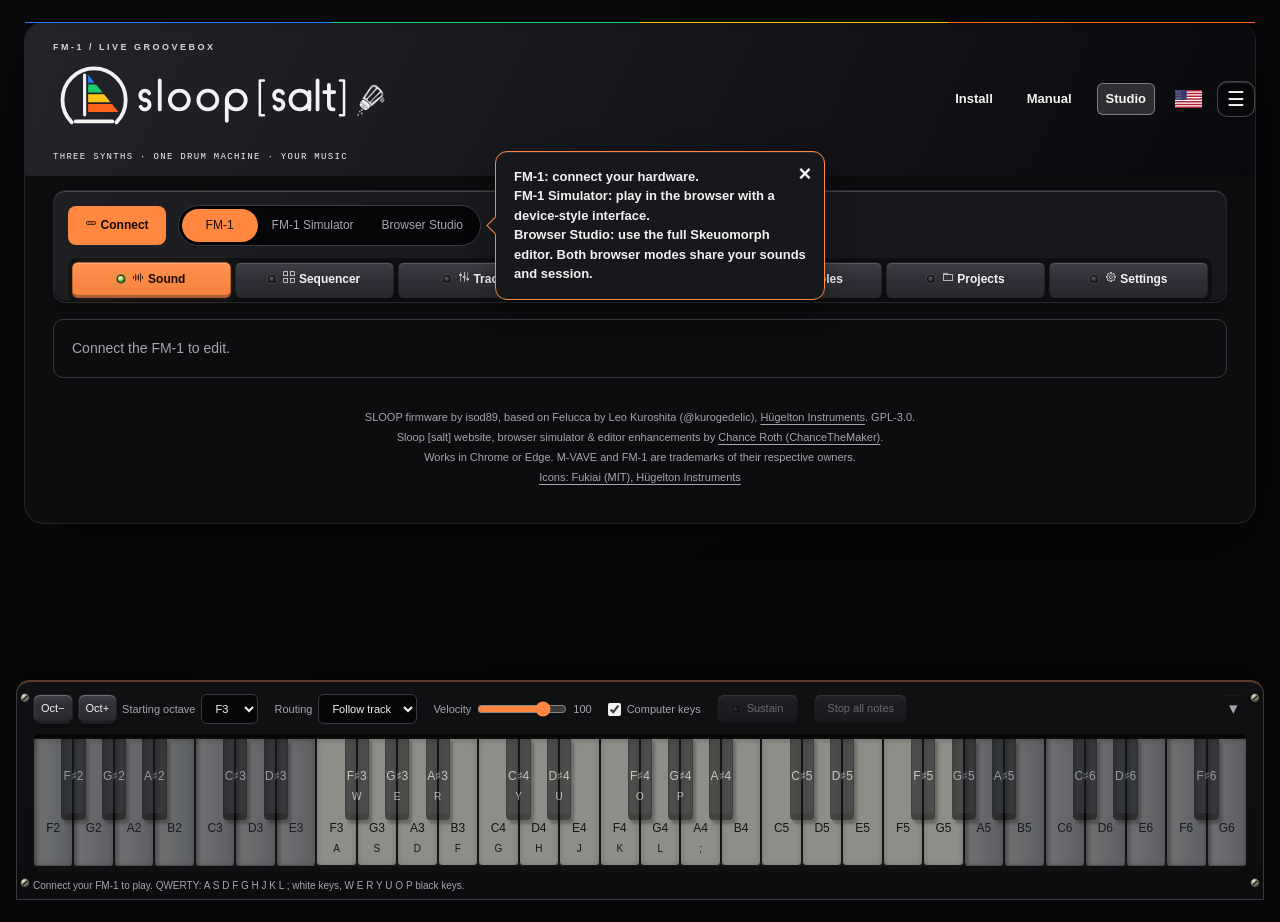
==== webapp/editor/index.html @ 547a5d95 "Publish tested Sloop Salt website and simulator" ====
<!doctype html>
<!-- SPDX-License-Identifier: GPL-3.0-only
     Copyright (C) 2026 Leo Kuroshita (@kurogedelic), Hügelton Instruments -->
<!-- Felucca web editor. One file, no libraries. Protocol: EDITOR_PROTOCOL.md.
     Add ?mock=1 to the URL to use a built-in simulated device. -->
<html lang="ja">
<head>
<meta charset="utf-8">
<meta name="viewport" content="width=device-width, initial-scale=1">
<title>SLOOP Editor</title>
<style>
  /* Fukiai: Hügelton Instruments' icon font (MIT, FUKIAI-LICENSE.txt). Icons are text in .ic spans;
     they stay hidden until the face has loaded (html.fk), so a missing font never shows boxes. */
  @font-face { font-family: "Fukiai"; src: url("fukiai.ttf") format("truetype"); font-display: block; unicode-range: U+EA00-EB09; }
  :root { --bg: #fff; --fg: #000; --dim: #777; --line: #ccc; }
  @media (prefers-color-scheme: dark) {
    :root:not([data-theme="light"]) { --bg: #000; --fg: #fff; --dim: #888; --line: #444; }
  }
  :root[data-theme="dark"] { --bg: #000; --fg: #fff; --dim: #888; --line: #444; }
  html { color-scheme: light dark; }
  body { margin: 0; background: var(--bg); color: var(--fg);
         font: 13px/1.4 -apple-system, BlinkMacSystemFont, "Helvetica Neue", Arial, sans-serif;
         font-variant-numeric: tabular-nums; }
  main { max-width: 1100px; margin: 0 auto; padding: 16px; }
  h1 { font-size: 18px; font-weight: 600; margin: 0 0 8px; }
  h2 { font-size: 13px; font-weight: 600; margin: 0 0 4px; padding-bottom: 2px; border-bottom: 1px solid var(--fg); }
  h3 { font-size: 11px; font-weight: 400; color: var(--dim); margin: 4px 0 0; }
  a { color: inherit; }
  .lang { float: right; font-size: 12px; color: var(--dim); text-decoration: underline; background: none; padding: 0; }
  button { font: inherit; background: var(--fg); color: var(--bg); border: 0; padding: 2px 10px; cursor: pointer; }
  button:disabled { opacity: .3; cursor: default; }
  button.lang { color: var(--dim); background: none; }
  select, input[type=text], input[type=number], input[type=search] {
    font: inherit; color: var(--fg); background: var(--bg); border: 1px solid var(--line); padding: 1px 3px; border-radius: 0; }
  input[type=range] { width: 100%; margin: 0; accent-color: var(--fg); }
  input[type=checkbox] { accent-color: var(--fg); margin: 0; }
  .bar { display: flex; flex-wrap: wrap; gap: 6px 12px; align-items: center; margin: 0 0 8px; }
  .dim { color: var(--dim); }
  #status { min-height: 1.4em; }
  section { margin: 12px 0; }
  .groups { columns: 250px; column-gap: 20px; }
  .group { break-inside: avoid; margin: 0 0 12px; }
  .row { display: grid; grid-template-columns: 46px 1fr 70px; gap: 6px; align-items: center; min-height: 22px; }
  .row .v { text-align: right; white-space: nowrap; }
  .row select { width: 100%; }
  .browser { display: flex; flex-wrap: wrap; gap: 12px; align-items: flex-start; }
  .browser select[size] { min-width: 150px; }
  .slots { display: grid; grid-template-columns: auto auto auto auto; gap: 3px 8px; align-items: center; justify-content: start; }
  table { border-collapse: collapse; }
  th { font-weight: 400; color: var(--dim); text-align: left; padding: 0 6px 2px 0; }
  td { padding: 1px 6px 1px 0; }
  td.i { color: var(--dim); text-align: right; }
  #steps input[type=text] { width: 120px; }
  #steps input[type=number] { width: 48px; }
  #steps .bad { outline: 1px solid var(--fg); text-decoration: underline wavy; }
  #steps tr.off td { color: var(--dim); }
  .stepcols { columns: 470px; column-gap: 24px; }
  .stepcols table { break-inside: avoid; }
  @media (max-width: 600px) {
    .stepcols { columns: auto; overflow-x: auto; }
    #steps input[type=text] { width: 84px; }
    #steps input[type=number] { width: 42px; }
    #steps th, #steps td { padding-right: 3px; }
  }
  .smp { margin: 0 0 14px; padding: 6px 0 0; border-top: 1px solid var(--line); }
  .smp.over { outline: 1px solid var(--fg); outline-offset: 2px; }
  .smp .head { display: flex; flex-wrap: wrap; gap: 4px 12px; align-items: center; }
  .smp .head b { font-weight: 600; min-width: 40px; }
  .smp progress { width: 160px; height: 6px; accent-color: var(--fg); }
  .smp table { margin: 4px 0; }
  .smp input.name { width: 80px; text-transform: uppercase; }
  .smp input.root { width: 48px; }
  .smp .bad { text-decoration: underline wavy; }
  .chop canvas.wave { display: block; width: 100%; height: 150px; margin: 6px 0; border: 1px solid var(--line); cursor: default; touch-action: none; }
  .chop canvas.wave:focus { outline: 1px solid var(--fg); }
  .chop .head { margin: 3px 0; }
  .chop .sep { width: 8px; }
  .chop input.num { width: 56px; }
  .chop input[type=range] { width: 90px; accent-color: var(--fg); }
  .chop button.tap { min-width: 72px; }
  .chop .chops { display: flex; flex-wrap: wrap; gap: 3px; margin: 4px 0; }
  .chop .chip { background: none; color: var(--fg); border: 1px solid var(--line); padding: 1px 6px; }
  .chop .chip.on { background: var(--fg); color: var(--bg); }
  .chop .chip { display: inline-flex; align-items: center; gap: 3px; cursor: pointer; user-select: none; }
  .chop .chip input { margin: 0; accent-color: var(--fg); }
  .chop .chip.off { color: var(--dim); text-decoration: line-through; }
  .chop .chip.on input { accent-color: var(--bg); }
  .chop input.len { width: 160px; }
  .chop .selrow[hidden] { display: none; }
  footer { margin-top: 24px; font-size: 11px; color: var(--dim); }
  .row.pushed .v { font-weight: 600; }
  /* librarian: local library and the device's user bank side by side, stacked on a phone */
  .libcols { display: grid; grid-template-columns: repeat(auto-fit, minmax(min(100%, 340px), 1fr)); gap: 8px 24px; margin-top: 6px; }
  .libcols > div { min-width: 0; }
  .libcols .bar input[type=search] { flex: 1 1 120px; min-width: 0; }
  .list { height: 260px; overflow: auto; border: 1px solid var(--line); resize: vertical; }
  .list table { width: 100%; table-layout: fixed; }
  .list th { position: sticky; top: 0; background: var(--bg); padding: 1px 6px; }
  .list td { padding: 1px 6px; white-space: nowrap; overflow: hidden; text-overflow: ellipsis; }
  .list tr[data-id], .list tr[data-slot] { cursor: pointer; }
  .list tr.sel td { background: var(--fg); color: var(--bg); }
  .list tr.empty td { color: var(--dim); }
  .list tr.over td { outline: 1px dashed var(--fg); outline-offset: -1px; }
  .list.over { outline: 1px solid var(--fg); }
  .list .none { padding: 6px; color: var(--dim); }
  .list col.n { width: 40px; } .list col.e { width: 72px; } .list col.d { width: 78px; }
  .ic { font-family: "Fukiai"; font-style: normal; font-weight: 400; font-synthesis: none; line-height: 1; margin-right: .3em; }
  html:not(.fk) .ic { display: none; }
  /* wave choices: a page-drawn picker so the options can carry an icon (Chrome 135+); native menus get words only */
  @supports (appearance: base-select) {
    select.wave, select.wave::picker(select) { appearance: base-select; }
    select.wave { padding: 1px 3px; min-block-size: 0; border: 1px solid var(--line); border-radius: 0; background: var(--bg); color: var(--fg); }
    select.wave > button { font: inherit; background: none; color: inherit; padding: 0; text-align: start; }
    select.wave::picker(select) { border: 1px solid var(--line); background: var(--bg); color: var(--fg); padding: 0; }
    select.wave option { padding: 1px 6px; min-block-size: 0; }
    select.wave option:checked { font-weight: 600; }
    select.wave option:hover, select.wave option:focus-visible { background: var(--fg); color: var(--bg); }
    select.wave option::checkmark { display: none; }
  }
  /* tabs: a wrapping row of plain buttons, the open one inverted; header stays at the top on wide screens */
  .top { position: sticky; top: 0; z-index: 5; background: var(--bg); padding: 4px 0 0; }
  @media (max-width: 600px) { .top { position: static; } }
  .tabs { display: flex; flex-wrap: wrap; gap: 0; border-bottom: 1px solid var(--fg); margin: 6px 0 0; }
  .tabs button { background: none; color: var(--dim); padding: 4px 10px; border: 1px solid transparent; border-bottom: 0; white-space: nowrap; }
  .tabs button:hover { color: var(--fg); }
  .tabs button[aria-selected="true"] { background: var(--fg); color: var(--bg); }
  .trackbar { display: flex; flex-wrap: wrap; gap: 4px 8px; align-items: center; padding: 6px 0; border-bottom: 1px solid var(--line); }
  .seg { display: inline-flex; flex-wrap: wrap; }
  .seg button, button.tog { background: var(--bg); color: var(--fg); border: 1px solid var(--fg); padding: 1px 10px; }
  .seg button + button { border-left: 0; }
  .seg button[aria-pressed="true"], button.tog[aria-pressed="true"] { background: var(--fg); color: var(--bg); }
  .panel { margin: 12px 0; }
  .hint { margin: 16px 0; color: var(--dim); }
  /* sequencer: a step grid over the selected track (16 per row, 8 on a phone) */
  .grid { display: grid; grid-template-columns: repeat(16, minmax(0, 1fr)); gap: 2px; margin: 6px 0 12px; }
  @media (max-width: 600px) { .grid { grid-template-columns: repeat(8, minmax(0, 1fr)); } }
  .grid button { background: var(--bg); color: var(--fg); border: 1px solid var(--line); padding: 2px; min-width: 0; height: 52px;
                 display: flex; flex-direction: column; justify-content: flex-start; gap: 1px; text-align: left; overflow: hidden; font-size: 10px; line-height: 1.15; }
  .grid button .n { color: var(--dim); }
  .grid button .x { overflow: hidden; overflow-wrap: anywhere; flex: 1; }
  .grid button.on { background: var(--fg); color: var(--bg); border-color: var(--fg); }
  .grid button.on .n { color: inherit; opacity: .6; }
  .grid button.acc .x { font-weight: 700; }
  .grid button.tie { border-style: dashed; border-color: var(--fg); }
  .grid button.beat { border-left-color: var(--fg); }
  #steps tr.hl td { outline: 1px solid var(--fg); }
  /* v5: the drum track as 16 lanes x LEN steps; a hit's level by its shade, its ratchet as a number */
  .dgrid { display: grid; gap: 1px; margin: 6px 0 12px; overflow-x: auto; }
  .dgrid .ln { font-size: 10px; color: var(--dim); white-space: nowrap; padding-right: 6px; align-self: center; }
  .dgrid .hd { font-size: 9px; color: var(--dim); }
  .dgrid .gap { grid-column: 1 / -1; height: 8px; }
  .dgrid button { background: var(--bg); color: var(--bg); border: 1px solid var(--line); padding: 0; min-width: 16px; height: 18px;
                  font-size: 9px; line-height: 1; font-weight: 700; }
  .dgrid button.beat { border-left-color: var(--fg); }
  .dgrid button.on { background: var(--fg); border-color: var(--fg); opacity: .85; }
  .dgrid button.on.l1 { opacity: .3; }
  .dgrid button.on.l2 { opacity: .6; }
  .dgrid button.on.l3 { opacity: 1; box-shadow: 0 0 0 1px var(--fg); }
  .strip .solo { font-size: 11px; font-weight: 600; visibility: hidden; }
  .strip .solo.on { visibility: visible; }
  /* mixer: four channel strips as on the device's TRACKS page */
  .mixer { display: grid; grid-template-columns: repeat(4, minmax(0, 1fr)); gap: 8px; max-width: 640px; margin: 6px 0; }
  .strip { border: 1px solid var(--line); padding: 6px 4px; display: flex; flex-direction: column; align-items: center; gap: 6px; min-width: 0; }
  .strip.sel { border-color: var(--fg); box-shadow: inset 0 0 0 1px var(--fg); }
  .strip .num { font-size: 18px; font-weight: 600; line-height: 1; }
  .strip .snd { font-size: 11px; line-height: 1.3; width: 100%; text-align: center; overflow-wrap: anywhere; min-height: 2.6em; }
  .strip .rec { font-size: 11px; color: var(--dim); }
  .strip .rec.on { color: var(--fg); font-weight: 600; }
  .strip .rec:not(.on) .ic { visibility: hidden; }
  .strip input.fader { writing-mode: vertical-lr; direction: rtl; width: 28px; height: 150px; }
  .strip .v { font-size: 11px; white-space: nowrap; }
  .strip .pan { width: 100%; }
  .strip.muted .fader, .strip.muted .lv { opacity: .35; }
  .strip button { width: 100%; padding: 1px 2px; white-space: nowrap; overflow: hidden; text-overflow: ellipsis; }
  .strip button.selb:disabled { opacity: 1; background: none; color: var(--dim); }
  #sysinfo th { padding-right: 16px; }
  [hidden] { display: none !important; }
</style>
<link rel="stylesheet" href="fonts.css">
<link rel="stylesheet" href="skin.css">
<link rel="stylesheet" href="interface.css">
<link rel="stylesheet" href="sloop.css">
<link rel="stylesheet" href="firmware-view.css">
<script src="locales.js"></script><script src="i18n.js"></script><script src="skin.js"></script>
</head>
<body class="editor-page">
<main>
  <header class="brand-row masthead" id="page-top">
    <div><span class="eyebrow" data-i18n="brand.editorKicker">FM-1 / LIVE GROOVEBOX</span><h1><a class="brand-home" href="../../"><img class="sloop-logo" src="sloop-logo.svg" width="196" height="82" alt="Sloop"><svg class="salt-lettering" viewBox="0 0 285 260" width="90" height="82" role="img" aria-label="[salt]" fill="none" stroke="currentColor" stroke-width="12" stroke-linecap="round" stroke-linejoin="round">
      <path d="M25 68H12V178H25 M266 68H279V178H266" stroke-width="8"/>
      <path d="M72 130 A14.88 15 0 1 1 85.49 108.66 M72 130 A14.88 15 0 1 1 58.51 151.34"/>
      <circle cx="139" cy="130" r="30"/><path d="M169 104V160 M195 68V160 M231 82V145Q231 160 246 160 M216 105H248"/>
    </svg><span class="salt-mark" aria-hidden="true"></span></a></h1><p class="tagline" data-i18n="brand.tagline">THREE SYNTHS · ONE DRUM MACHINE · YOUR MUSIC</p></div>
    <nav class="site-nav" aria-label="Website" data-i18n-aria-label="nav.website"><a href="../installer/" data-i18n="nav.install">Install</a><a href="https://github.com/isod89/sloop-fm1/blob/main/SLOOP.md" data-i18n="nav.manual">Manual</a><a href="./" aria-current="page" data-i18n="nav.studio">Studio</a></nav><div class="brand-links"><button class="lang" id="lang"></button></div>
  </header><div class="appearance" data-appearance></div>
  <!-- always visible: connection, version, sync mode, the tabs and (Sound / Sequencer / Tracks) the track selector -->
  <header class="top">
    <div class="bar">
      <button id="connect" data-t="connect" data-ic="port_usb_c"></button>
      <div id="audio-mode" class="audio-mode" role="group" aria-label="Sound source" data-i18n-aria-label="audio.source">
        <button id="device-mode" type="button" aria-pressed="true" data-i18n-title="audio.tipFM1" title="Connect and edit your FM-1 over USB. Sound comes from the hardware.">FM-1</button>
        <button id="view-firmware" type="button" aria-pressed="false" data-i18n="view.firmware" data-i18n-title="audio.tipFirmware" title="Play in your browser using the FM-1 Simulator, with Device and Expanded layouts. No FM-1 needed.">FM-1 Simulator</button>
        <button id="browser-start" type="button" aria-pressed="false" data-i18n="audio.browser" data-i18n-title="audio.tipStudio" title="Play and edit in your browser with the full Skeuomorph editor. Shares the same session as Firmware mode.">Browser Studio</button>
      </div>
      <span id="version" class="dim"></span>
      <span id="live" class="dim"></span>
      <span id="mock" class="dim" hidden data-t="mock"></span>
    </div>
    <div id="status"></div>
    <section id="browser-audio" class="browser-audio" hidden aria-label="Browser synth" data-i18n-aria-label="audio.title">
      <div class="audio-controls">
        <button id="audio-play" type="button" data-i18n="audio.play">Play sequence</button>
        <button id="audio-stop" type="button" data-i18n="audio.stop">Stop</button>
        <label><span data-i18n="audio.volume">Browser volume</span><input id="audio-volume" type="range" min="0" max="100" value="35"></label>
        <output id="audio-position" aria-live="off"></output>
        <button id="audio-export" type="button" data-i18n="audio.export">Export session</button>
        <button id="audio-import" type="button" data-i18n="audio.import">Import session</button>
        <button id="midi-enable" type="button" data-i18n="midi.enable">Enable USB-MIDI input</button>
        <label><span data-i18n="midi.input">MIDI input</span><select id="midi-input" disabled><option value="" data-i18n="midi.none">None</option></select></label>
        <input id="audio-file" type="file" accept=".json,application/json" hidden>
      </div>
      <p id="audio-status" role="status" data-i18n="audio.help"></p>
      <p id="midi-status" role="status"></p>
      <canvas id="audio-scope" height="70" role="img" data-i18n-aria-label="audio.scope" aria-label="Browser audio waveform"></canvas>
    </section>
    <nav class="tabs" id="tabs" role="tablist">
      <button role="tab" data-tab="sound" data-t="sound" data-ic="symbol_audio"></button>
      <button role="tab" data-tab="sequencer" data-t="tabSeq" data-ic="symbol_grid"></button>
      <button role="tab" data-tab="tracks" data-t="tabTracks" data-ic="ui_slider_vertical"></button>
      <button role="tab" data-tab="library" data-t="library" data-ic="symbol_books"></button>
      <button role="tab" data-tab="samples" data-t="samples" data-ic="symbol_waves"></button>
      <button role="tab" data-tab="projects" data-t="projects" data-ic="symbol_folder"></button>
      <button role="tab" data-tab="settings" data-t="tabSettings" data-ic="symbol_cog"></button>
    </nav>
    <div class="trackbar" id="trackbar" hidden><span class="dim" data-t="track"></span><span class="seg" id="trackbtns" role="group"></span></div>
  </header>
  <section id="firmware-view" hidden aria-label="FM-1 Simulator"></section>
  <p class="hint" id="hint" hidden></p>

  <section class="panel" id="p-sound" data-tab="sound" data-dev hidden>
    <div class="browser" id="browser">
      <label><span data-t="engine"></span><br><select id="engine"></select></label>
      <label><span data-t="presets"></span><br><select id="preset"></select></label>
      <div>
        <p class="bar"><button id="init" data-t="initSound"></button>
          <button id="factlib" data-t="factoryToLib" data-ic="symbol_folder"></button></p>
        <p class="bar"><button id="savefile" data-t="saveFile" data-ic="symbol_download"></button>
          <button id="loadfile" data-t="loadFile" data-ic="symbol_upload"></button>
          <input type="file" id="file" accept=".json,application/json" hidden></p>
      </div>
    </div>
    <p class="dim" id="drumnote" data-t="drumNote" hidden></p>
    <p class="dim" id="ctlhelp" data-t="ctlHelp"></p>
    <div class="groups" id="groups"></div>
  </section>

  <section class="panel" id="p-sequencer" data-tab="sequencer" data-dev hidden>
    <div class="groups" id="seqgroups"></div>
    <div id="steps">
      <h2 data-t="steps" data-ic="note_eight"></h2>
      <p class="bar"><button id="reloadsteps" data-t="reload" data-ic="control_arrow_loop"></button>
        <button id="clearseq" data-t="clearSeq" data-ic="symbol_trash"></button>
        <span class="dim" id="noteshelp"></span></p>
      <div class="bar" id="drumbar" hidden></div>
      <div class="dgrid" id="drumgrid" hidden></div>
      <div class="grid" id="stepgrid"></div>
      <div class="stepcols" id="steptables"></div>
    </div>
  </section>

  <section class="panel" id="p-tracks" data-tab="tracks" data-dev hidden>
    <h2 data-t="mixer" data-ic="ui_slider_vertical"></h2>
    <div class="mixer" id="mixer"></div>
    <p class="dim" data-t="mixHelp"></p>
  </section>

  <!-- works without a device too (the device bank shows while connected) -->
  <section class="panel" id="p-library" data-tab="library" hidden>
    <div class="libcols" id="libsec">
      <div id="libpane">
        <h2 data-t="library" data-ic="symbol_books"></h2>
        <div class="bar">
          <input type="search" id="libq" spellcheck="false">
          <select id="libeng"></select>
          <select id="libtag"></select>
          <select id="libsort"></select>
        </div>
        <div class="list" id="liblist"></div>
        <p class="bar" style="margin-top:6px">
          <button id="libaud" data-t="audition" data-ic="symbol_audio"></button>
          <button id="libput" data-t="toSlot" data-ic="symbol_upload"></button>
          <button id="libren" data-t="rename"></button>
          <button id="libtags" data-t="tags"></button>
          <button id="libdup" data-t="duplicate"></button>
          <button id="libdel" data-t="delete" data-ic="symbol_trash"></button>
          <button id="libexp1" data-t="exportPatch" data-ic="symbol_download"></button>
        </p>
        <p class="bar">
          <button id="libsave" data-t="saveToLib" data-ic="port_disk"></button>
          <button id="libimport" data-t="import" data-ic="symbol_upload"></button>
          <button id="libexport" data-t="exportLib" data-ic="symbol_download"></button>
          <input type="file" id="libfile" accept=".json,application/json" multiple hidden>
          <span class="dim" id="libcount"></span>
        </p>
      </div>
      <div>
        <h2 data-t="bank" data-ic="port_disk"></h2>
        <p class="dim" id="bankhint"></p>
        <div id="bankpane" hidden>
          <div class="bar"><b id="bankhead"></b></div>
          <div class="list" id="banklist"></div>
          <p class="bar" style="margin-top:6px">
            <button id="bkload" data-t="bankLoad" data-ic="symbol_folder_open"></button>
            <button id="bkstore" data-t="bankStore" data-ic="port_disk"></button>
            <button id="bkget" data-t="bankGet" data-ic="symbol_download"></button>
            <button id="bkerase" data-t="erase" data-ic="symbol_trash"></button>
          </p>
          <p class="bar">
            <button id="bkrefresh" data-t="reload" data-ic="control_arrow_loop"></button>
            <button id="bkexport" data-t="exportBank" data-ic="symbol_download"></button>
            <span class="dim" data-t="dndHelp"></span>
          </p>
        </div>
      </div>
    </div>
  </section>

  <section class="panel" id="p-samples" data-tab="samples" data-dev hidden>
    <h2 data-t="samples" data-ic="symbol_waves"></h2>
    <p class="dim" data-t="smpHelp"></p>
    <div class="smp chop" id="chop"></div>
    <div id="smpslots"></div>
  </section>

  <section class="panel" id="p-projects" data-tab="projects" data-dev hidden>
    <h2 data-t="projects" data-ic="symbol_folder"></h2>
    <p class="dim" data-t="projHelp"></p>
    <div class="slots" id="slots"></div>
    <div class="group" id="bkgroup" style="margin-top:16px" hidden>
      <h2 data-t="bkTitle" data-ic="port_disk"></h2>
      <p class="dim" data-t="bkHelp"></p>
      <p><button id="bk-save" data-t="bkSave"></button> <button id="bk-load" data-t="bkLoad"></button>
        <input id="bk-file" type="file" accept=".json,application/json" hidden></p>
      <progress id="bk-prog" max="1" value="0" hidden></progress>
    </div>
  </section>

  <section class="panel" id="p-settings" data-tab="settings" data-dev hidden>
    <div class="groups" id="setgroups"></div>
    <div class="group" style="margin-top:12px">
      <h2 data-t="system" data-ic="symbol_cog"></h2>
      <table id="sysinfo"></table>
    </div>
  </section>

  <section class="play-keyboard" aria-labelledby="play-title">
    <span id="play-title" class="sr-only" data-i18n="play.title"></span>
    <div class="play-controls">
      <div class="octave-controls">
        <button id="play-oct-down" type="button" aria-label="Octave down" data-i18n-aria-label="site.octave_down"><span data-i18n="site.oct">Oct−</span></button>
        <button id="play-oct-up" type="button" aria-label="Octave up" data-i18n-aria-label="site.octave_up"><span data-i18n="site.octx">Oct+</span></button>
        <label><span data-i18n="play.octave"></span><select id="play-octave"></select></label>
      </div>
      <label><span data-i18n="play.channel"></span><select id="play-channel"><option value="auto" data-i18n="play.follow">Follow track</option></select></label>
      <label><span data-i18n="play.velocity"></span><input id="play-velocity" type="range" min="1" max="127" value="100"><output id="play-velocity-value">100</output></label>
      <label><input id="play-typing" type="checkbox" checked><span data-i18n="play.typing"></span></label>
      <button id="play-sustain" class="tog" aria-pressed="false" data-i18n="play.sustain" disabled></button>
      <button id="play-stop" data-i18n="play.stop" disabled></button>
    </div>
    <div class="piano-scroll"><div class="piano" id="play-keys" role="group" aria-labelledby="play-title" aria-describedby="play-navigation"></div></div>
    <p id="play-help"></p>
    <p id="play-navigation" class="sr-only" data-i18n="play.navigation"></p>
  </section>
  <footer>SLOOP firmware by isod89, based on Felucca by Leo Kuroshita (@kurogedelic), <a href="https://hugelton.com" target="_blank" rel="noopener">Hügelton Instruments</a>. GPL-3.0.<br>
    Sloop [salt] website, browser simulator &amp; editor enhancements by <a href="https://github.com/ChanceTheMaker" target="_blank" rel="noopener">Chance Roth (ChanceTheMaker)</a>.<br>
    <span data-t="foot"></span> M-VAVE and FM-1 are trademarks of their respective owners.<br>
    <a href="FUKIAI-LICENSE.txt" data-t="iconsCredit"></a></footer>
</main>
<button id="back-to-top" class="back-to-top" type="button" hidden data-i18n-aria-label="nav.backToTop" aria-label="Back to top">↑</button>
<script src="studio-widgets.js"></script><script src="select-wheel.js"></script><script src="site.js"></script>
<script src="keyboard.js"></script>
<script>
"use strict";
/*PROTO-BEGIN*/
/* ---------------------------------------------------------------- protocol --- */
const HDR = [0x7D, 0x46, 0x4C];
const CMD = { INFO: 1, GET: 2, SET: 3, DUMP: 4, DESC: 5, STEP_GET: 6, STEP_SET: 7, PRESET: 8, PROJECT: 9, NAMES: 10,
  SMP_BEGIN: 11, SMP_WRITE: 12, SMP_END: 13, SMP_ERASE: 14, SMP_INFO: 15,
  UP_LIST: 16, UP_GET: 17, UP_PUT: 18, UP_STORE: 19, UP_LOAD: 20, UP_ERASE: 21,
  WATCH: 22, CHANGED: 23, RELOAD: 24, PING: 25, STEP_CHANGED: 26,
  TRACK: 27, TRACK_MIX: 28, TRACK_DUMP: 29, TRACK_STEP: 30,
  TRACK_PARAM: 31, TRACK_CHANGED: 32,
  DRUM_STEP: 33,
  BK_LIST: 34, BK_GET: 35, BK_PUT: 36 };              /* v6: backup / restore */
/* frames the device sends on its own (while WATCH is on); never replies */
const PUSH = new Set([CMD.CHANGED, CMD.RELOAD, CMD.STEP_CHANGED, CMD.TRACK_CHANGED]);
/* user preset bank: name 1..12 printable ASCII, a 16-step pattern of (note, flags 1 acc 2 slide 4 tie) */
const UP = { NAME_MAX: 12, PAT: 16, LIST_MAX: 16 };
const F = { INT: 0, PCT: 1, BIPCT: 2, TIME: 3, LFOHZ: 4, CUTOFF: 5, DB: 6, SEMI: 7, ENUM: 8, BPM: 9, NOTE: 10, ONOFF: 11, OCT: 12, STEPS: 13,
  SWING: 14, FILT: 15 };
/* v5 (SLOOP 2.0): the drum track's 16 sounds (firmware drums.c LANE_NOTE / LANE_NAME), one per white key
   F3..G5; a hit has a level (NORM, GHOST, SOFT, HARD: OCT- / OCT+ held on the device) and a ratchet x1..x4 */
const DRUM_LANES = [[36, "KICK"], [35, "KICK 2"], [38, "SNARE"], [39, "CLAP"], [42, "HAT"], [46, "OPEN HAT"], [44, "PEDAL"], [37, "RIM"],
  [40, "SNARE 2"], [43, "LOW TOM"], [48, "HI TOM"], [49, "CRASH"], [51, "RIDE"], [70, "SHAKER"], [63, "CONGA"], [56, "COWBELL"]];
const LV_NAMES = ["NORM", "GHOST", "SOFT", "HARD"];
const LV_ORDER = [1, 2, 0, 3];                       /* by loudness: GHOST SOFT NORM HARD (as the device's LEVEL knob) */
/* an empty drum step: no lane on */
const emptyDrum = () => ({ on: 0, lvl: new Array(16).fill(0), rat: new Array(16).fill(0) });

const v14enc = (v) => { const u = Math.max(-8192, Math.min(8191, Math.round(v))) + 8192; return [u & 0x7F, (u >> 7) & 0x7F]; };
const v14dec = (lo, hi) => (lo | (hi << 7)) - 8192;
function strEnc(s) { const a = []; for (const c of String(s)) a.push(c.charCodeAt(0) & 0x7F); a.push(0); return a; }

/* only ever builds F0 7D 46 4C ... F7 */
function frame(cmd, args = []) {
  for (const b of args) if (!(Number.isInteger(b) && b >= 0 && b <= 0x7F)) throw new Error("bad data byte " + b);
  return [0xF0, ...HDR, cmd & 0x7F, ...args, 0xF7];
}
/* -> {cmd, a} or null when it is not an editor frame */
function unframe(d) {
  if (!d || d.length < 6 || d[0] !== 0xF0 || d[d.length - 1] !== 0xF7) return null;
  if (d[1] !== HDR[0] || d[2] !== HDR[1] || d[3] !== HDR[2]) return null;
  return { cmd: d[4], a: Array.from(d.slice(5, d.length - 1)) };
}

class Reader {
  constructor(a) { this.a = a; this.i = 0; }
  b() { if (this.i >= this.a.length) throw new Error("short reply"); return this.a[this.i++]; }
  v() { const lo = this.b(); return v14dec(lo, this.b()); }
  s() { let s = ""; for (;;) { const c = this.b(); if (!c) return s; s += String.fromCharCode(c); } }
}

/* v5 steps end with level / ratchet (2 bits per note, 7-bit bytes: lvl, hi (bit 0 lvl, bit 1 rat), rat) */
function stepExt(r, a, o) {
  if (r.i + 3 <= a.length) {
    const lo = r.b(), hi = r.b(), rt = r.b();
    o.lvl = lo | ((hi & 1) << 7);
    o.rat = rt | (((hi >> 1) & 1) << 7);
  }
  return o;
}

const parse = {
  [CMD.INFO](a) {
    const r = new Reader(a);
    const o = { version: r.s(), nengines: r.b(), pcount: r.b(), gcount: r.b(), nstep: r.b(), pe0: r.b(), engines: [] };
    for (let i = 0; i < o.nengines; i++) o.engines.push(r.s());
    o.ntrk = r.i < a.length ? r.b() : 0;             /* v3: tracks (0 = older firmware, one instrument) */
    o.proto = r.i < a.length ? r.b() : 0;            /* v5: the protocol version (0 = older firmware) */
    return o;
  },
  [CMD.GET](a) { const r = new Reader(a); return { scope: r.b(), id: r.b(), value: r.v() }; },
  [CMD.SET](a) { return parse[CMD.GET](a); },
  /* needs the counts from INFO */
  [CMD.DUMP](a, info) {
    const r = new Reader(a);
    const o = { engine: r.b(), preset: r.b(), p: [], g: [] };
    for (let i = 0; i < info.pcount; i++) o.p.push(r.v());
    for (let i = 0; i < info.gcount; i++) o.g.push(r.v());
    return o;
  },
  [CMD.DESC](a) {
    const r = new Reader(a);
    const o = { scope: r.b(), id: r.b(), fmt: r.b(), min: r.v(), max: r.v(), def: r.v(), label: r.s(), unit: r.s(), names: [] };
    if (o.fmt === F.ENUM) for (let i = 0; i <= o.max - o.min && i < 64 && r.i < a.length; i++) o.names.push(r.s());
    return o;
  },
  [CMD.STEP_GET](a) {
    const r = new Reader(a);
    const o = { index: r.b(), n: r.b(), notes: [r.b(), r.b(), r.b(), r.b()], time: r.b(), flags: r.b(), vel: r.b() };
    return stepExt(r, a, o);
  },
  [CMD.STEP_SET](a) { return parse[CMD.STEP_GET](a); },
  [CMD.PRESET](a) { const r = new Reader(a); return { engine: r.b(), preset: r.b() }; },
  [CMD.PROJECT](a) { const r = new Reader(a); return { op: r.b(), slot: r.b(), used: r.b(), busy: a.length > 3 && a[3] === 1 }; },
  [CMD.NAMES](a) {
    const r = new Reader(a);
    const o = { engine: r.b(), names: [] };
    const n = r.b();
    for (let i = 0; i < n; i++) o.names.push(r.s());
    o.titles = [];
    try { o.titles.push(r.s(), r.s()); } catch (e) { o.titles = []; }   /* older firmware: no page titles */
    return o;
  },
  [CMD.SMP_BEGIN](a) { const r = new Reader(a); return { slot: r.b(), rc: r.b() }; },
  [CMD.SMP_WRITE](a) { const r = new Reader(a); return { slot: r.b(), offset: r.b() | (r.b() << 7) | (r.b() << 14), rc: r.b() }; },
  [CMD.SMP_END](a) { return parse[CMD.SMP_BEGIN](a); },
  [CMD.SMP_ERASE](a) { return parse[CMD.SMP_BEGIN](a); },
  [CMD.SMP_INFO](a) {
    const r = new Reader(a);
    const o = { nslots: r.b(), slotKiB: r.b(), slots: [] };
    for (let i = 0; i < o.nslots; i++) o.slots.push({ zones: r.b(), name: r.s(), kib: r.b() });
    return o;
  },
  [CMD.UP_LIST](a) {
    const r = new Reader(a);
    const o = { start: r.b(), count: r.b(), total: r.b(), slots: [] };
    for (let i = 0; i < o.count; i++) o.slots.push({ slot: o.start + i, used: r.b(), engine: r.b(), name: r.s() });
    return o;
  },
  /* needs P_COUNT from INFO */
  [CMD.UP_GET](a, info) {
    const r = new Reader(a);
    const o = { slot: r.b(), used: r.b(), engine: r.b(), name: r.s(), p: [], pattern: [] };
    for (let i = 0; i < info.pcount; i++) o.p.push(r.v());
    for (let i = 0; i < UP.PAT; i++) o.pattern.push([r.b(), r.b()]);
    return o;
  },
  [CMD.UP_PUT](a) { return parse[CMD.SMP_BEGIN](a); },
  [CMD.UP_STORE](a) { return parse[CMD.SMP_BEGIN](a); },
  [CMD.UP_LOAD](a) { return parse[CMD.SMP_BEGIN](a); },
  [CMD.UP_ERASE](a) { return parse[CMD.SMP_BEGIN](a); },
  [CMD.WATCH](a) { return { on: new Reader(a).b() }; },
  [CMD.CHANGED](a) { return parse[CMD.GET](a); },
  [CMD.RELOAD](a) { const r = new Reader(a); return { engine: r.b(), preset: r.b(), track: r.i < a.length ? r.b() : 0 }; },
  [CMD.PING](a) { return {}; },
  [CMD.STEP_CHANGED](a) { const r = new Reader(a); return { index: r.b(), track: r.i < a.length ? r.b() : 0 }; },
  /* v3: tracks. engine === NENGINES: the drum track */
  [CMD.TRACK](a) {
    const r = new Reader(a);
    const o = { sel: r.b(), ntrk: r.b(), tracks: [] };
    for (let i = 0; i < o.ntrk; i++) o.tracks.push({ engine: r.b(), preset: r.b(), level: r.v(), mute: r.b(), armed: r.b() });
    o.solo = r.i < a.length ? r.b() : 0;             /* v5: the tracks soloed (bit per track) */
    return o;
  },
  [CMD.TRACK_MIX](a) { const r = new Reader(a); return { track: r.b(), level: r.v(), mute: r.b() }; },
  [CMD.TRACK_DUMP](a, info) {
    const r = new Reader(a);
    const o = { track: r.b(), engine: r.b(), preset: r.b(), p: [] };
    for (let i = 0; i < info.pcount; i++) o.p.push(r.v());
    return o;
  },
  [CMD.TRACK_STEP](a) {
    const r = new Reader(a);
    return stepExt(r, a, { track: r.b(), index: r.b(), n: r.b(), notes: [r.b(), r.b(), r.b(), r.b()], time: r.b(), flags: r.b(), vel: r.b() });
  },
  /* v6: backup. LIST: rc, then per object id, length, CRC-32 (5 x 7 bit each) */
  [CMD.BK_LIST](a) {
    const r = new Reader(a), rc = r.b(), n = r.b(), items = [];
    for (let i = 0; i < n; i++) items.push({ id: r.b(), len: u35dec(r), crc: u35dec(r) >>> 0 });
    return { rc, items };
  },
  [CMD.BK_GET](a) {
    const r = new Reader(a), id = r.b(), rc = r.b(), off = u35dec(r), count = r.b() | (r.b() << 7);
    return { id, rc, off, count, data: unpack7(a.slice(r.i)) };
  },
  [CMD.BK_PUT](a) { const r = new Reader(a); return { op: r.b(), id: r.b(), rc: r.b() }; },
  /* v5: the drum track's step: the lanes on (16 bits), their levels and ratchets (2 bits each) */
  [CMD.DRUM_STEP](a) {
    const r = new Reader(a);
    const o = { index: r.b(), on: r.b() | (r.b() << 7) | ((r.b() & 3) << 14), lvl: [], rat: [] };
    let lv = 0, rt = 0;
    for (let k = 0; k < 5; k++) lv += r.b() * 2 ** (7 * k);
    for (let k = 0; k < 5; k++) rt += r.b() * 2 ** (7 * k);
    for (let l = 0; l < 16; l++) {
      const on = (o.on >> l) & 1;
      o.lvl.push(on ? Math.floor(lv / 4 ** l) % 4 : 0);
      o.rat.push(on ? Math.floor(rt / 4 ** l) % 4 : 0);
    }
    return o;
  },
  /* v4: a parameter of any track (the selection stays), and its push for a track that is not selected */
  [CMD.TRACK_PARAM](a) { const r = new Reader(a); return { track: r.b(), id: r.b(), value: r.v() }; },
  [CMD.TRACK_CHANGED](a) { return parse[CMD.TRACK_PARAM](a); },
};

/* a name the device accepts: printable ASCII, 1..12 characters */
function upName(s) { return String(s ?? "").replace(/[^\x20-\x7E]/g, "").trim().slice(0, UP.NAME_MAX) || "PATCH"; }

const req = {
  info: () => [CMD.INFO, []],
  get: (scope, id) => [CMD.GET, [scope, id]],
  set: (scope, id, v) => [CMD.SET, [scope, id, ...v14enc(v)]],
  dump: () => [CMD.DUMP, []],
  desc: (scope, id) => [CMD.DESC, [scope, id]],
  stepGet: (i) => [CMD.STEP_GET, [i]],
  stepSet: (i, st) => {
    const n = Math.max(0, Math.min(4, st.n | 0));
    const notes = [0, 1, 2, 3].map((k) => (st.notes[k] | 0) & 0x7F);
    const ext = st.lvl == null && st.rat == null ? []   /* v5: level / ratchet kept (older firmware ignores them) */
      : [(st.lvl | 0) & 0x7F, (((st.lvl | 0) >> 7) & 1) | ((((st.rat | 0) >> 7) & 1) << 1), (st.rat | 0) & 0x7F];
    return [CMD.STEP_SET, [i, n, ...notes, Math.max(0, Math.min(2, st.time | 0)), st.flags & 3, (st.vel | 0) & 0x7F, ...ext]];
  },
  /* v5: get (d == null) or set the drum track's step i: {on: 16 bits, lvl[16], rat[16]} */
  drumStep: (i, d) => {
    if (!d) return [CMD.DRUM_STEP, [i & 0x7F]];
    let lv = 0, rt = 0;
    for (let l = 0; l < 16; l++) if ((d.on >> l) & 1) { lv += ((d.lvl[l] | 0) & 3) * 4 ** l; rt += ((d.rat[l] | 0) & 3) * 4 ** l; }
    const g7 = (x, n) => Array.from({ length: n }, (_, k) => Math.floor(x / 2 ** (7 * k)) & 0x7F);
    return [CMD.DRUM_STEP, [i & 0x7F, ...g7(d.on & 0xFFFF, 3), ...g7(lv, 5), ...g7(rt, 5)]];
  },
  preset: (e, p) => [CMD.PRESET, [e & 0x7F, p & 0x7F]],
  project: (op, slot) => { if (![0, 1, 2].includes(op)) throw new Error("bad PROJECT op"); return [CMD.PROJECT, [op, slot & 3]]; },   /* 0 load, 1 save, 2 query */
  names: (e) => [CMD.NAMES, [e & 0x7F]],
  smpBegin: (s) => [CMD.SMP_BEGIN, [s & 0x7F]],
  smpWrite: (s, off, bytes) => [CMD.SMP_WRITE, [s & 0x7F, off & 0x7F, (off >> 7) & 0x7F, (off >> 14) & 0x7F, ...pack7(bytes)]],
  smpEnd: (s, hdr) => [CMD.SMP_END, [s & 0x7F, ...pack7(hdr)]],
  smpErase: (s) => [CMD.SMP_ERASE, [s & 0x7F]],
  smpInfo: () => [CMD.SMP_INFO, []],
  upList: (start, count) => [CMD.UP_LIST, [start & 0x7F, Math.max(1, Math.min(UP.LIST_MAX, count | 0))]],
  upGet: (s) => [CMD.UP_GET, [s & 0x7F]],
  /* patch: {engine, name, p: P_COUNT values, pattern: 16 x [note, flags]} */
  upPut: (s, pt) => [CMD.UP_PUT, [s & 0x7F, pt.engine & 0x7F, ...strEnc(upName(pt.name)), ...pt.p.flatMap((v) => v14enc(v ?? 0)),
    ...Array.from({ length: UP.PAT }, (_, i) => { const x = (pt.pattern || [])[i] || [0, 0]; return [x[0] & 0x7F, x[1] & 7]; }).flat()]],
  upStore: (s, name) => [CMD.UP_STORE, [s & 0x7F, ...strEnc(name ? upName(name) : "")]],   /* "": the device names it ("ANALOG 07") */
  upLoad: (s) => [CMD.UP_LOAD, [s & 0x7F]],
  upErase: (s) => [CMD.UP_ERASE, [s & 0x7F]],
  /* on: 1 = pushes; 3 = also TRACK_CHANGED (v4 firmware answers 3, older firmware 1) */
  watch: (on) => [CMD.WATCH, [on === 3 ? 3 : on ? 1 : 0]],
  ping: () => [CMD.PING, []],
  /* v3: tracks 0..3 (3 = drums) */
  track: (sel) => [CMD.TRACK, sel == null ? [] : [sel & 0x7F]],
  trackMix: (tr, level, mute) => [CMD.TRACK_MIX, level == null ? [tr & 0x7F] : [tr & 0x7F, ...v14enc(level), mute ? 1 : 0]],
  trackDump: (tr) => [CMD.TRACK_DUMP, [tr & 0x7F]],
  trackStep: (tr, i, st) => [CMD.TRACK_STEP, st ? [tr & 0x7F, ...req.stepSet(i, st)[1]] : [tr & 0x7F, i & 0x7F]],
  /* v4: get (v == null) or set parameter id (P_*) of track tr, clamped as SET */
  trackParam: (tr, id, v) => [CMD.TRACK_PARAM, v == null ? [tr & 0x7F, id & 0x7F] : [tr & 0x7F, id & 0x7F, ...v14enc(v)]],
  /* v6: backup / restore */
  bkList: () => [CMD.BK_LIST, []],
  bkGet: (id, off, n) => [CMD.BK_GET, [id & 0x7F, ...u35enc(off), n & 0x7F, (n >> 7) & 0x7F]],
  bkBegin: (id, len, crc) => [CMD.BK_PUT, [0, id & 0x7F, ...u35enc(len), ...u35enc(crc)]],
  bkData: (id, off, bytes) => [CMD.BK_PUT, [1, id & 0x7F, ...u35enc(off), ...pack7(bytes)]],
  bkCommit: (id) => [CMD.BK_PUT, [2, id & 0x7F]],
  bkAbort: (id) => [CMD.BK_PUT, [3, id & 0x7F]],
};

/* which reply belongs to which request (the device echoes these) */
function replyMatches(cmd, args, a) {
  switch (cmd) {
    case CMD.GET: case CMD.SET: case CMD.DESC: return a[0] === args[0] && a[1] === args[1];
    case CMD.STEP_GET: case CMD.STEP_SET: case CMD.NAMES:
    case CMD.SMP_BEGIN: case CMD.SMP_END: case CMD.SMP_ERASE: return a[0] === args[0];
    case CMD.SMP_WRITE: return a[0] === args[0] && a[1] === args[1] && a[2] === args[2] && a[3] === args[3];
    case CMD.PROJECT: return a[0] === args[0] && a[1] === args[1];
    case CMD.UP_LIST: case CMD.UP_GET: case CMD.UP_PUT: case CMD.UP_STORE: case CMD.UP_LOAD: case CMD.UP_ERASE:
    case CMD.TRACK_MIX: case CMD.TRACK_DUMP: case CMD.DRUM_STEP: return a[0] === args[0];
    case CMD.WATCH: return (a[0] & 1) === (args[0] & 1);   /* bit 1: v4 firmware only */
    case CMD.TRACK_STEP: case CMD.TRACK_PARAM: return a[0] === args[0] && a[1] === args[1];
    case CMD.BK_GET: return a[0] === args[0] && [0, 1, 2, 3, 4].every((k) => a[2 + k] === args[1 + k]);
    case CMD.BK_PUT: return a[0] === args[0] && a[1] === args[1];
    default: return true;
  }
}

/* strict request/response: one frame in flight, the rest queued. Push frames (CHANGED, RELOAD,
   STEP_CHANGED) can come at any time, also between a request and its reply: they go to onPush. */
class Link {
  constructor(send, opts = {}) {
    this.sendRaw = send;
    this.q = [];
    this.cur = null;
    this.closed = false;
    this.lastSent = 0;                              /* Date.now() of the last frame sent (WATCH keep-alive) */
    this.timeout = opts.timeout || 300;
    this.onUnknown = opts.onUnknown || (() => {});
    this.onTimeout = opts.onTimeout || (() => {});
    this.onPush = opts.onPush || (() => {});
    this.onGap = opts.onGap || (() => {});         /* (ms) nothing was sent for that long (WATCH may have ended) */
  }
  get idle() { return !this.cur && !this.q.length; }
  hasQueued(key) { return this.q.some((r) => r.key === key); }
  /* r = [cmd, args]; opt: {timeout, retries, key (coalesce queued requests: the latest args win), front,
     quiet (a timeout is expected: no onTimeout)} */
  request(r, opt = {}) {
    if (this.closed) return Promise.reject(new Error("closed"));
    const [cmd, args] = r;
    if (opt.key) {
      const old = this.q.find((x) => x.key === opt.key);
      if (old) { old.cmd = cmd; old.args = args; return old.promise; }
    }
    let res, rej;
    const promise = new Promise((a, b) => { res = a; rej = b; });
    const item = { cmd, args, key: opt.key, res, rej, promise, quiet: !!opt.quiet,
      timeout: opt.timeout || this.timeout, retries: opt.retries ?? 1 };
    if (opt.front) this.q.unshift(item); else this.q.push(item);
    this.pump();
    return promise;
  }
  pump() {
    if (this.cur || this.closed || !this.q.length) return;
    this.cur = this.q.shift();
    this.fire();
  }
  fire() {
    const c = this.cur;
    const now = Date.now();
    if (this.lastSent && now - this.lastSent > 2500) this.onGap(now - this.lastSent);
    this.lastSent = now;
    try { this.sendRaw(frame(c.cmd, c.args)); } catch (e) { this.finish(null, e); return; }
    c.timer = setTimeout(() => {
      if (this.cur !== c) return;
      if (c.retries-- > 0) { this.fire(); return; }
      if (!c.quiet) this.onTimeout(c.cmd);
      this.finish(null, new Error("timeout (cmd " + c.cmd + ")"));
    }, c.timeout);
  }
  finish(val, err) {
    const c = this.cur;
    if (!c) return;
    clearTimeout(c.timer);
    this.cur = null;
    if (err) c.rej(err); else c.res(val);
    this.pump();
  }
  /* raw incoming MIDI bytes */
  receive(data) {
    const f = unframe(data);
    if (!f) return;                                  /* not ours (notes, clock, other SysEx) */
    if (PUSH.has(f.cmd)) { this.onPush(f); return; }
    const c = this.cur;
    if (!c || f.cmd !== c.cmd || !replyMatches(c.cmd, c.args, f.a)) { this.onUnknown(f); return; }
    this.finish(f.a);
  }
  close() {
    this.closed = true;
    const all = (this.cur ? [this.cur] : []).concat(this.q);
    if (this.cur) clearTimeout(this.cur.timer);
    this.cur = null;
    this.q = [];
    for (const r of all) r.rej(new Error("closed"));
  }
}

/* ------------------------------------------------------------- formatting --- */
const NOTE_NAMES = ["C", "C#", "D", "D#", "E", "F", "F#", "G", "G#", "A", "A#", "B"];
const noteName = (n) => NOTE_NAMES[n % 12] + (Math.floor(n / 12) - 1);   /* 60 = C4 */
/* GM drum notes (35..81) by short names, for the drum track's steps */
const GM_DRUM = { 35: "KICK2", 36: "KICK", 37: "RIM", 38: "SNARE", 39: "CLAP", 40: "SNARE2", 41: "LTOM2", 42: "CHH", 43: "LTOM",
  44: "PHH", 45: "MTOM2", 46: "OHH", 47: "MTOM", 48: "HTOM2", 49: "CRASH", 50: "HTOM", 51: "RIDE", 52: "CHINA", 53: "BELL",
  54: "TAMB", 55: "SPLASH", 56: "COWBELL", 57: "CRASH2", 58: "VIBRA", 59: "RIDE2", 60: "HBONGO", 61: "LBONGO", 62: "MCONGA",
  63: "HCONGA", 64: "LCONGA", 65: "HTIMB", 66: "LTIMB", 67: "HAGOGO", 68: "LAGOGO", 69: "CABASA", 70: "MARACA", 71: "SWHIS",
  72: "LWHIS", 73: "SGUIRO", 74: "LGUIRO", 75: "CLAVES", 76: "HWOOD", 77: "LWOOD", 78: "MCUICA", 79: "OCUICA", 80: "MTRI", 81: "OTRI" };
const GM_DRUM_BY_NAME = Object.fromEntries(Object.entries(GM_DRUM).map(([n, s]) => [s, +n]));
const drumName = (n) => GM_DRUM[n] || String(n);
/* a note token: a number, a note name (C4, F#3, Bb2) or a GM drum name (KICK, CHH) */
function parseNote(tok) {
  const dn = GM_DRUM_BY_NAME[tok.toUpperCase()];
  if (dn != null) return dn;
  if (/^\d+$/.test(tok)) { const n = +tok; return n <= 127 ? n : null; }
  const m = /^([A-Ga-g])([#b]?)(-?\d)$/.exec(tok);
  if (!m) return null;
  const base = { C: 0, D: 2, E: 4, F: 5, G: 7, A: 9, B: 11 }[m[1].toUpperCase()];
  const n = base + (m[2] === "#" ? 1 : m[2] === "b" ? -1 : 0) + (parseInt(m[3], 10) + 1) * 12;
  return n >= 0 && n <= 127 ? n : null;
}
/* "C4 E4 G4" -> [60, 64, 67]; null on a bad token or more than 4 notes */
function parseNotes(s) {
  const t = s.trim().split(/[\s,]+/).filter(Boolean);
  if (t.length > 4) return null;
  const out = t.map(parseNote);
  return out.includes(null) ? null : out;
}

/* close to the device's param_format (params.c), tables from tools/gen_tables.py */
function fmtValue(d, v) {
  const sign = (x) => (x > 0 ? "+" + x : String(x));
  switch (d.fmt) {
    case F.PCT: return [String(d.max > 0 ? Math.trunc((v * 100 + Math.trunc(d.max / 2)) / d.max) : v), "%"];
    case F.SWING: return [String(50 + Math.trunc((Math.max(0, Math.min(100, v)) + 2) / 4)), "%"];   /* MPC: 50 % straight .. 75 % */
    case F.FILT: return !v ? ["OFF", ""] : v < 0 ? ["LP" + Math.trunc((-v * 100 + 32) / 64), "%"] : ["HP" + Math.trunc((v * 100 + 31) / 63), "%"];
    case F.BIPCT: return [sign(Math.trunc(v * 100 / 64)), "%"];
    case F.TIME: {
      const ms10 = Math.round(10 * Math.pow(10000, (v & 127) / 127));
      if (ms10 < 100) return [(ms10 / 10).toFixed(1), "ms"];
      if (ms10 < 10000) return [String(Math.round(ms10 / 10)), "ms"];
      return [(ms10 / 10000).toFixed(2), "s"];
    }
    case F.LFOHZ: { const h = 0.05 * Math.pow(800, (v & 127) / 127); return [h < 10 ? h.toFixed(2) : h.toFixed(1), "Hz"]; }
    case F.CUTOFF: { const h = 30 * Math.pow(16000 / 30, (v & 127) / 127); return h < 1000 ? [String(Math.round(h)), "Hz"] : [(h / 1000).toFixed(1), "kHz"]; }
    case F.DB: return v <= 0 ? ["OFF", ""] : [((v - 112) / 2).toFixed(1), "dB"];
    case F.SEMI: return [sign(v), "st"];
    case F.ENUM: return [d.names[v - d.min] ?? String(v), d.unit || ""];
    case F.BPM: return [String(v), "BPM"];
    case F.NOTE: return [NOTE_NAMES[((v % 12) + 12) % 12], ""];
    case F.ONOFF: return [v ? "ON" : "OFF", ""];
    case F.STEPS: return [String(v), "STEP"];
    default: return [String(v), d.unit || ""];
  }
}

/* ---------------------------------------------------------- user samples --- */
/* A port of tools/sampleio.py (read_any_wav, resample, to_int16, ima_encode, user_slot),
   byte for byte: web/test_web.mjs compares them. */
const SMP = { SLOT_SIZE: 0x14000, DATA_OFF: 512, RATE: 22050, HDR_LEN: 32 + 16 * 28, MAX_ZONES: 16 };
SMP.MAX_DATA = SMP.SLOT_SIZE - SMP.DATA_OFF;

/* groups of up to 7 bytes, each preceded by their top bits */
function pack7(b) {
  const out = [];
  for (let i = 0; i < b.length; i += 7) {
    const g = Array.from(b.slice(i, i + 7));
    out.push(g.reduce((m, x, j) => m | (((x >> 7) & 1) << j), 0));
    for (const x of g) out.push(x & 0x7F);
  }
  return out;
}
function unpack7(a) {
  const out = [];
  for (let i = 0; i < a.length; i += 8) {
    const top = a[i];
    for (let j = 0; j < 7 && i + 1 + j < a.length; j++) out.push(a[i + 1 + j] | (((top >> j) & 1) << 7));
  }
  return Uint8Array.from(out);
}

const CRC_TABLE = (() => {
  const t = new Uint32Array(256);
  for (let n = 0; n < 256; n++) { let c = n; for (let k = 0; k < 8; k++) c = c & 1 ? 0xEDB88320 ^ (c >>> 1) : c >>> 1; t[n] = c >>> 0; }
  return t;
})();
function crc32(b) { let c = 0xFFFFFFFF; for (let i = 0; i < b.length; i++) c = CRC_TABLE[(c ^ b[i]) & 0xFF] ^ (c >>> 8); return (c ^ 0xFFFFFFFF) >>> 0; }

const IMA_STEP = [7, 8, 9, 10, 11, 12, 13, 14, 16, 17, 19, 21, 23, 25, 28, 31, 34, 37, 41, 45, 50, 55, 60, 66, 73, 80, 88,
  97, 107, 118, 130, 143, 157, 173, 190, 209, 230, 253, 279, 307, 337, 371, 408, 449, 494, 544, 598, 658,
  724, 796, 876, 963, 1060, 1166, 1282, 1411, 1552, 1707, 1878, 2066, 2272, 2499, 2749, 3024, 3327, 3660,
  4026, 4428, 4871, 5358, 5894, 6484, 7132, 7845, 8630, 9493, 10442, 11487, 12635, 13899, 15289, 16818,
  18500, 20350, 22385, 24623, 27086, 29794, 32767];
const IMA_IDX = [-1, -1, -1, -1, 2, 4, 6, 8];
/* IMA ADPCM, 4 bit, low nibble first, from predictor 0 / index 0 -> {data, pred, idx} (state at loopStart) */
function imaEncode(s, loopStart = 0) {
  let pred = 0, idx = 0, atLoop = [0, 0];
  const nib = new Uint8Array(s.length + (s.length & 1));
  for (let n = 0; n < s.length; n++) {
    if (n === loopStart) atLoop = [pred, idx];
    const step = IMA_STEP[idx];
    let diff = s[n] - pred, code = 0;
    if (diff < 0) { code = 8; diff = -diff; }
    let vd = step >> 3;
    if (diff >= step) { code |= 4; diff -= step; vd += step; }
    if (diff >= step >> 1) { code |= 2; diff -= step >> 1; vd += step >> 1; }
    if (diff >= step >> 2) { code |= 1; vd += step >> 2; }
    pred = Math.max(-32768, Math.min(32767, code & 8 ? pred - vd : pred + vd));
    idx = Math.max(0, Math.min(88, idx + IMA_IDX[code & 7]));
    nib[n] = code;
  }
  const out = new Uint8Array(nib.length >> 1);
  for (let k = 0; k < nib.length; k += 2) out[k >> 1] = nib[k] | (nib[k + 1] << 4);
  return { data: out, pred: atLoop[0], idx: atLoop[1] };
}

/* WAV: PCM 8/16/24/32 or float, any channel count, mixed to mono -> {sr, x} (gen_samples.read_any_wav) */
function parseWav(buf) {
  const d = new Uint8Array(buf), v = new DataView(d.buffer, d.byteOffset, d.byteLength);
  const id = (i) => String.fromCharCode(d[i], d[i + 1], d[i + 2], d[i + 3]);
  if (d.length < 12 || id(0) !== "RIFF" || id(8) !== "WAVE") throw new Error("not a WAV file");
  let i = 12, fmt = null, data = null;
  while (i + 8 <= d.length) {
    const cid = id(i), n = v.getUint32(i + 4, true);
    if (cid === "fmt ") {
      let tag = v.getUint16(i + 8, true);
      const ch = v.getUint16(i + 10, true), sr = v.getUint32(i + 12, true), bits = v.getUint16(i + 22, true);
      if (tag === 0xFFFE) tag = v.getUint16(i + 32, true);
      fmt = { tag, ch, sr, bits };
    } else if (cid === "data") {
      data = [i + 8, Math.min(d.length, i + 8 + n)];
      break;
    }
    i += 8 + n + (n & 1);
  }
  if (!fmt || !data) throw new Error("WAV without fmt/data");
  const { tag, ch, sr, bits } = fmt, bps = bits >> 3, frame = bps * ch;
  if (!(tag === 1 || tag === 3) || !bps || !ch) throw new Error("unsupported WAV format");
  const nfr = Math.floor((data[1] - data[0]) / frame), x = new Float64Array(nfr);
  for (let f = 0; f < nfr; f++) {
    let acc = 0;
    for (let c = 0; c < ch; c++) {
      const o = data[0] + f * frame + c * bps;
      let s;
      if (tag === 3) s = bps === 4 ? v.getFloat32(o, true) : v.getFloat64(o, true);
      else if (bps === 2) s = v.getInt16(o, true) / 32768;
      else if (bps === 3) s = (((d[o] | (d[o + 1] << 8) | (d[o + 2] << 16)) << 8) >> 8) / 8388608;
      else if (bps === 4) s = v.getInt32(o, true) / 2147483648;
      else s = (d[o] - 128) / 128;
      acc += s;
    }
    x[f] = acc / ch;
  }
  return { sr, x };
}

/* gen_samples.resample: moving average over the ratio, then linear interpolation */
function resample(x, sr, to) {
  if (sr === to) return Array.from(x);
  if (sr > to) {
    const k = Math.max(1, pyRound(sr / to));
    if (k > 1) {
      const y = new Array(x.length);
      for (let i = 0; i < x.length; i++) { let s = 0; for (let j = i; j < Math.min(x.length, i + k); j++) s += x[j]; y[i] = s / k; }
      x = y;
    }
  }
  const step = sr / to, out = [];
  let p = 0;
  while (p < x.length - 1) { const i = Math.floor(p), f = p - i; out.push(x[i] * (1 - f) + x[i + 1] * f); p += step; }
  return out;
}
function pyRound(v) { const f = Math.floor(v), r = v - f; return r > 0.5 ? f + 1 : r < 0.5 ? f : (f % 2 ? f + 1 : f); }

/* mono float -> int16, peak normalised to 30000 */
function normalize(x) {
  let pk = 1e-9;
  for (const v of x) pk = Math.max(pk, Math.abs(v));
  return Int16Array.from(x, (v) => Math.max(-32768, Math.min(32767, Math.trunc(v / pk * 30000))));
}

/* root from a file name like "piano_C4" or "F#3" (C4 = 60), else 60 (sampleio.note_from_name) */
function rootFromName(name) {
  const m = /(?<![A-Za-z])([A-G])([#b]?)(-?\d)(?!\d)/.exec(name);
  if (!m) return 60;
  const n = { C: 0, D: 2, E: 4, F: 5, G: 7, A: 9, B: 11 }[m[1]] + (m[2] === "#" ? 1 : m[2] === "b" ? -1 : 0) + (parseInt(m[3], 10) + 1) * 12;
  return Math.max(0, Math.min(127, n));
}

/* zones: [{s: Int16Array (22050 Hz), root, lo?, hi?}] -> {hdr (480 B), data, zones} (sampleio.user_slot) */
function buildSlot(name, zonesIn) {
  const zones = [], parts = [];
  let len = 0;
  for (const z of zonesIn) {
    const e = imaEncode(z.s, 0);
    zones.push({ off: len, n: z.s.length, ls: 0, le: z.s.length - 1, root: z.root, lo: z.lo ?? null, hi: z.hi ?? null, pred: e.pred, idx: e.idx });
    parts.push(e.data);
    len += e.data.length;
  }
  const data = new Uint8Array(len);
  let o = 0;
  for (const p of parts) { data.set(p, o); o += p.length; }
  if (len > SMP.MAX_DATA) throw new Error(`too long: ${len} B (max ${SMP.MAX_DATA} B)`);
  if (!zones.length || zones.length > SMP.MAX_ZONES) throw new Error("1..16 files per slot");
  zones.sort((a, b) => a.root - b.root);
  zones.forEach((z, j) => {
    if (z.lo == null) {
      z.lo = j === 0 ? 0 : Math.floor((zones[j - 1].root + z.root) / 2) + 1;
      z.hi = j === zones.length - 1 ? 127 : Math.floor((z.root + zones[j + 1].root) / 2);
    }
  });
  const hdr = new Uint8Array(SMP.HDR_LEN), v = new DataView(hdr.buffer);
  v.setUint32(0, 0x504D5346, true);
  v.setUint16(4, 1, true);
  hdr[6] = zones.length;
  const nm = String(name).toUpperCase().replace(/[^\x20-\x7E]/g, "").slice(0, 8);
  for (let i = 0; i < nm.length; i++) hdr[8 + i] = nm.charCodeAt(i);
  v.setUint32(16, len, true);
  v.setUint32(20, crc32(data), true);
  const rate = pyRound(SMP.RATE / 44100 * 65536);
  zones.forEach((z, j) => {
    const b = 32 + j * 28;
    [z.off, z.n, z.ls, z.le, rate].forEach((x, k) => v.setUint32(b + k * 4, x >>> 0, true));
    v.setInt16(b + 20, z.root * 16, true);
    v.setInt16(b + 22, z.pred, true);
    hdr[b + 24] = z.idx; hdr[b + 25] = z.lo; hdr[b + 26] = z.hi; hdr[b + 27] = 0;
  });
  return { hdr, data, zones };
}

/* ------------------------------------------------------------------- chop --- */
/* Chopping a recording into a slot (the CHOP block of the samples tab). All at SMP.RATE, positions
   in samples. These are pure: test_web.mjs runs them. */
const CHOP = { HOP: 128, MAX: 16, FADE_IN: 22, FADE_OUT: 132, PRE: 32 };   /* 5.8 ms frames; fades 1 / 6 ms; start 1.5 ms early */

/* onset novelty per frame: the rise of the log energy of the signal's first difference (the attack
   of a hit, not its body), over the louder of the two frames before */
function chopNovelty(x) {
  const H = CHOP.HOP, F = Math.ceil(x.length / H), L = new Float64Array(F), P = new Float64Array(F), nov = new Float64Array(F);
  let top = 1e-12, ptop = 1e-12;
  for (let f = 0; f < F; f++) {
    let e = 0, p = 0;
    for (let i = f * H, n = Math.min(x.length, i + H); i < n; i++) { const d = x[i] - (i ? x[i - 1] : 0); e += d * d; p += x[i] * x[i]; }
    L[f] = e;
    P[f] = p;
    if (e > top) top = e;
    if (p > ptop) ptop = p;
  }
  for (let f = 0; f < F; f++) { L[f] = Math.log10(L[f] / top + 1e-9); P[f] = Math.log10(P[f] / ptop + 1e-9); }   /* 0 = the loudest */
  for (let f = 0; f < F; f++) {
    const before = Math.max(f ? L[f - 1] : -9, f > 1 ? L[f - 2] : -9);
    nov[f] = L[f] > -3.5 ? Math.max(0, L[f] - before) : 0;              /* (under -35 dB: no hit) */
  }
  nov.level = P;                                                         /* (log10 power, 0 = the loudest frame) */
  return nov;
}

/* the first sample of the hit in frame f: where the signal first reaches 30 % of its peak over the
   frames f-1..f+2, then PRE samples earlier (the attack is kept whole) */
function chopAttack(x, f) {
  const H = CHOP.HOP, a = Math.max(0, (f - 1) * H), b = Math.min(x.length, (f + 3) * H);
  let pk = 0;
  for (let i = a; i < b; i++) pk = Math.max(pk, Math.abs(x[i]));
  for (let i = a; i < b; i++) if (Math.abs(x[i]) >= 0.3 * pk) return Math.max(0, i - CHOP.PRE);
  return a;
}

/* hits: sens 1 (only the hardest and loudest) .. 10 (every small one); at least 60 ms apart. A hit is a
   sharp rise (nov over thr) to a level (its loudest frame within 3) over the gate */
function chopHits(x, nov, sens) {
  const k = Math.max(1, Math.min(10, sens)), thr = 0.15 + (10 - k) * 0.08, gate = -(0.5 + k * 0.35);
  const gap = Math.round(0.06 * SMP.RATE / CHOP.HOP), L = nov.level;
  const out = [];
  let last = -1e9;
  for (let f = 0; f < nov.length - 1; f++) {        /* (a hit on the very first frame counts too) */
    if (nov[f] < thr || (f && nov[f] < nov[f - 1]) || nov[f] < nov[f + 1]) continue;
    if (L && Math.max(L[f], L[Math.min(L.length - 1, f + 1)], L[Math.min(L.length - 1, f + 2)]) < gate) continue;
    if (f - last < gap) {
      if (out.length && nov[f] > nov[last]) { out[out.length - 1] = chopAttack(x, f); last = f; }
      continue;
    }
    out.push(chopAttack(x, f));
    last = f;
  }
  return out;
}

/* a tap at pos (as heard) moved to the hit it meant: the strongest attack within +-win s, if any */
function chopSnap(x, nov, pos, win = 0.05) {
  const H = CHOP.HOP, w = Math.round(win * SMP.RATE / H), c = Math.round(pos / H);
  let best = -1, bv = 0.12;
  for (let f = Math.max(1, c - w); f <= Math.min(nov.length - 1, c + w); f++) if (nov[f] > bv) { bv = nov[f]; best = f; }
  return best < 0 ? Math.max(0, Math.min(x.length - 1, Math.round(pos))) : chopAttack(x, best);
}

/* markers every `beats` beats at bpm from start to end */
function chopGrid(start, end, bpm, beats) {
  const step = SMP.RATE * 60 / bpm * beats, out = [];
  for (let p = start; p < end - step * 0.25 && out.length < 64; p += step) out.push(Math.round(p));
  return out;
}

/* n equal parts of start..end */
function chopEqual(start, end, n) {
  return Array.from({ length: n }, (_, i) => Math.round(start + (end - start) * i / n));
}

/* the chops of sorted markers: each to the next marker (the last to the end), cut at maxLen samples
   when maxLen > 0 -> [{start, end, i, off, full}] (all of them; the slot takes CHOP.MAX).
   opt[i] (optional) = {off: left out of the slot, len: its own length in samples, over maxLen};
   a chop is never longer than up to the next marker (`full`) */
function chopList(marks, total, maxLen = 0, opt = null) {
  return marks.map((m, i) => {
    const full = Math.max(m + 1, i + 1 < marks.length ? marks[i + 1] : total), o = (opt && opt[i]) || {};
    let e = full;
    if (o.len > 0) e = Math.min(e, m + o.len);
    else if (maxLen > 0) e = Math.min(e, m + maxLen);
    return { start: m, end: Math.max(m + 1, e), i, off: !!o.off, full };
  });
}

/* the chops the slot gets: mode 0 the kept ones, the first CHOP.MAX of them; mode 1 the chop `sel` */
function chopPick(chops, mode = 0, sel = 0) {
  if (mode === 1) return chops.length ? [chops[Math.max(0, Math.min(chops.length - 1, sel))]] : [];
  return chops.filter((c) => !c.off).slice(0, CHOP.MAX);
}

/* the longest common length L (samples) so the chops, each cut at L, fit in room; Infinity if they fit */
function chopFit(chops, room) {
  const len = chops.map((c) => c.end - c.start), sum = (L) => len.reduce((a, n) => a + Math.min(n, L), 0);
  if (sum(Infinity) <= room) return Infinity;
  let lo = 0, hi = Math.max(...len);
  while (lo < hi) { const L = (lo + hi + 1) >> 1; if (sum(L) <= room) lo = L; else hi = L - 1; }
  return lo;
}

/* chops -> slot zones {s (Int16Array, one gain for all: their levels are kept), root, lo, hi, fname}.
   mode 0: the kept chops (chopPick), one key each from key0 (each key plays its chop at its own speed,
   the keys between are silent); mode 1: the chop `sel` alone over the whole keyboard, at its own speed
   on key0. The file names keep the chop's own number. */
function chopZones(x, chops, key0, mode = 0, sel = 0) {
  const use = chopPick(chops, mode, sel);
  let pk = 1e-9;
  for (const c of use) for (let i = c.start; i < c.end; i++) pk = Math.max(pk, Math.abs(x[i]));
  return use.map((c, j) => {
    const n = c.end - c.start, s = new Int16Array(n), fi = Math.min(CHOP.FADE_IN, n >> 2), fo = Math.min(CHOP.FADE_OUT, n >> 2);
    for (let i = 0; i < n; i++) {
      let g = 1;
      if (i < fi) g = i / fi;
      if (i >= n - fo) g = Math.min(g, (n - i) / fo);
      s[i] = Math.max(-32768, Math.min(32767, Math.trunc(x[c.start + i] / pk * 30000 * g)));
    }
    const key = Math.min(127, key0 + (mode === 1 ? 0 : j));
    return { s, root: key, lo: mode === 1 ? 0 : key, hi: mode === 1 ? 127 : key,
      fname: `CHOP${String((c.i != null ? c.i : mode === 1 ? sel : j) + 1).padStart(2, "0")}_${NOTE_NAMES[key % 12]}${Math.floor(key / 12) - 1}.wav` };
  });
}

/* a mono 16-bit WAV at SMP.RATE */
function wavFile(s) {
  const b = new Uint8Array(44 + s.length * 2), v = new DataView(b.buffer);
  const str = (o, t) => { for (let i = 0; i < t.length; i++) b[o + i] = t.charCodeAt(i); };
  str(0, "RIFF"); v.setUint32(4, 36 + s.length * 2, true); str(8, "WAVEfmt "); v.setUint32(16, 16, true);
  v.setUint16(20, 1, true); v.setUint16(22, 1, true); v.setUint32(24, SMP.RATE, true); v.setUint32(28, SMP.RATE * 2, true);
  v.setUint16(32, 2, true); v.setUint16(34, 16, true); str(36, "data"); v.setUint32(40, s.length * 2, true);
  for (let i = 0; i < s.length; i++) v.setInt16(44 + i * 2, s[i], true);
  return b;
}

/* files [{name, data: Uint8Array}] -> a ZIP (stored, no compression) */
function zipStore(files) {
  const parts = [], dir = [];
  let off = 0;
  for (const f of files) {
    const nm = new TextEncoder().encode(f.name), crc = crc32(f.data), h = new Uint8Array(30 + nm.length), v = new DataView(h.buffer);
    v.setUint32(0, 0x04034B50, true); v.setUint16(4, 20, true); v.setUint32(14, crc, true);
    v.setUint32(18, f.data.length, true); v.setUint32(22, f.data.length, true); v.setUint16(26, nm.length, true); h.set(nm, 30);
    const c = new Uint8Array(46 + nm.length), w = new DataView(c.buffer);
    w.setUint32(0, 0x02014B50, true); w.setUint16(4, 20, true); w.setUint16(6, 20, true); w.setUint32(16, crc, true);
    w.setUint32(20, f.data.length, true); w.setUint32(24, f.data.length, true); w.setUint16(28, nm.length, true);
    w.setUint32(42, off, true); c.set(nm, 46);
    parts.push(h, f.data);
    dir.push(c);
    off += h.length + f.data.length;
  }
  const size = dir.reduce((a, c) => a + c.length, 0), end = new Uint8Array(22), e = new DataView(end.buffer);
  e.setUint32(0, 0x06054B50, true); e.setUint16(8, files.length, true); e.setUint16(10, files.length, true);
  e.setUint32(12, size, true); e.setUint32(16, off, true);
  const out = new Uint8Array(off + size + 22);
  let o = 0;
  for (const p of [...parts, ...dir, end]) { out.set(p, o); o += p.length; }
  return out;
}

/* -------------------------------------------------------------- librarian --- */
/* A patch (library entry, user preset):
     {name, engine (index), engineName, p: [P_COUNT values by parameter id, null = unknown],
      pattern: 16 x [note 0..127 (0 rest), flags 1 accent | 2 slide | 4 tie] or null, tags: [], created, modified}

   Library / bank / single-patch file (JSON):
     {
       "format": "felucca-library", "version": 1,
       "kind": "library" | "bank" | "patch",
       "firmware": "FELUCCA 0.5 ...",          device version string when exported ("" if unknown)
       "pCount": 57, "pE0": 49,                 P_COUNT and the first engine parameter id
       "paramLabels": ["LVL", "ATK", ...],      one key per parameter id: the DESC label, "#2", "#3" appended to
                                                a repeated label (PIT, PIT#2), and "E0".."E7" for the engine
                                                parameters (their labels depend on the engine)
       "engines": ["ANALOG", ...],              engine names by index
       "exported": "2026-10-03T12:00:00.000Z",
       "patches": [{ "name", "engine", "engineName", "params": [pCount numbers or null],
                     "pattern": [[note, flags] x 16] or null, "tags": [...], "created", "modified",
                     "slot": n (bank files only, 0-based) }]
     }
   Reading maps every parameter by its key, so a firmware with other ids (or more parameters) still gets
   the right values; parameters the file does not have are null (left at the engine default). Engines are
   matched by name. The old single-sound file ("felucca-patch" version 1, "Save to file") is read too. */
const LIB = { FORMAT: "felucca-library", VERSION: 1 };

/* parameter keys by id from the instrument DESCs */
function paramKeys(pdesc, pe0, pcount) {
  const seen = {}, out = [];
  for (let i = 0; i < pcount; i++) {
    if (i >= pe0) { out.push("E" + (i - pe0)); continue; }
    const l = (pdesc[i] && pdesc[i].label) || "P" + i;
    seen[l] = (seen[l] || 0) + 1;
    out.push(seen[l] > 1 ? `${l}#${seen[l]}` : l);
  }
  return out;
}
const sameKeys = (a, b) => !!a && !!b && a.length === b.length && a.every((k, i) => k === b[i]);
/* values by fromKeys -> values by toKeys (null where the source has no such key) */
function remapParams(p, fromKeys, toKeys) {
  if (!fromKeys || !toKeys || sameKeys(fromKeys, toKeys)) return p.slice();
  const at = new Map(fromKeys.map((k, i) => [k, i]));
  return toKeys.map((k) => (at.has(k) ? p[at.get(k)] ?? null : null));
}

/* one pattern step as the firmware keeps it (up_pat_norm): a tie has no note, a rest no flags */
const patNorm = (n, f) => (f & 4 ? [0, 4] : [n & 0x7F, n ? f & 3 : 0]);
/* sequencer steps (STEP_GET objects) -> 16-step pattern, as the firmware's UP_STORE does (up_pat_from):
   the first note of a NOTE step, flag 4 for a TIE step */
function patternFromSteps(steps) {
  return Array.from({ length: UP.PAT }, (_, i) => {
    const s = steps[i];
    if (!s) return [0, 0];
    return patNorm(s.time === 0 && s.n ? s.notes[0] : 0, s.time === 1 ? 4 : s.flags);
  });
}
/* pattern -> 16 STEP_SET objects, as the firmware loads one (load_pat16; velocity 96) */
function stepsFromPattern(pat) {
  return Array.from({ length: UP.PAT }, (_, i) => {
    const [n, f] = (pat && pat[i]) || [0, 0];
    return { n: n ? 1 : 0, notes: [n & 0x7F, 0, 0, 0], time: f & 4 ? 1 : n ? 0 : 2, flags: n ? f & 3 : 0, vel: n ? 96 : 0 };
  });
}
const patternUsed = (pat) => !!pat && pat.some((x) => x && x[0]);

function cleanPatch(pt) {
  const now = new Date().toISOString();
  const pat = Array.isArray(pt.pattern) && pt.pattern.length
    ? Array.from({ length: UP.PAT }, (_, i) => { const x = pt.pattern[i]; return Array.isArray(x) ? patNorm(x[0] | 0, x[1] | 0) : [0, 0]; })
    : null;
  const o = {
    name: String(pt.name ?? "PATCH").slice(0, 32) || "PATCH",
    engine: pt.engine | 0, engineName: String(pt.engineName ?? ""),
    p: Array.from(pt.p || pt.params || [], (v) => (Number.isFinite(v) ? Math.round(v) : null)),
    pattern: patternUsed(pat) ? pat : null,
    tags: Array.isArray(pt.tags) ? [...new Set(pt.tags.map((x) => String(x).trim()).filter(Boolean))] : [],
    created: pt.created || now, modified: pt.modified || pt.created || now,
  };
  if (Number.isInteger(pt.slot)) o.slot = pt.slot;
  return o;
}

/* ctx: {keys, engines, firmware, pe0} of the library (the device's when connected) */
function libraryFile(kind, patches, ctx) {
  return {
    format: LIB.FORMAT, version: LIB.VERSION, kind, firmware: ctx.firmware || "",
    pCount: ctx.keys ? ctx.keys.length : 0, pE0: ctx.pe0 ?? null, paramLabels: ctx.keys || [], engines: ctx.engines || [],
    exported: new Date().toISOString(),
    patches: patches.map((x) => {
      const c = cleanPatch(x);
      const o = { name: c.name, engine: c.engine, engineName: c.engineName || (ctx.engines || [])[c.engine] || "",
        params: c.p, pattern: c.pattern, tags: c.tags, created: c.created, modified: c.modified };
      if (Number.isInteger(x.slot)) o.slot = x.slot;
      return o;
    }),
  };
}
/* -> {patches, skipped, keys (the file's, for a library that has none yet)}; throws on a file it cannot read */
function readLibraryFile(obj, ctx) {
  if (!obj || typeof obj !== "object") throw new Error("not JSON");
  const engIndex = (name, idx, fileEngines) => {
    const nm = name || (fileEngines || [])[idx];
    if (ctx.engines && ctx.engines.length) {
      if (nm) return ctx.engines.indexOf(nm);
      return idx < ctx.engines.length ? idx : -1;
    }
    return idx;
  };
  if (obj.format === "felucca-patch") {               /* "Save to file": the whole current sound */
    if (!Array.isArray(obj.p) || !Number.isInteger(obj.engine)) throw new Error("felucca-patch without engine / p");
    const e = engIndex(obj.engineName, obj.engine);
    if (e < 0) return { patches: [], skipped: 1, keys: null };
    return { patches: [cleanPatch({ name: obj.presetName || obj.engineName || "PATCH", engine: e, engineName: obj.engineName,
      p: obj.p.slice(0, ctx.keys ? ctx.keys.length : obj.p.length), pattern: Array.isArray(obj.steps) ? patternFromSteps(obj.steps) : null, tags: ["file"] })],
      skipped: 0, keys: null };
  }
  if (obj.format !== LIB.FORMAT) throw new Error("unknown format");
  if (!(obj.version >= 1)) throw new Error("version");
  if (!Array.isArray(obj.patches)) throw new Error("no patches");
  const fileKeys = Array.isArray(obj.paramLabels) && obj.paramLabels.length ? obj.paramLabels.map(String) : null;
  const out = [];
  let skipped = 0;
  for (const x of obj.patches) {
    if (!x || !Array.isArray(x.params)) { skipped++; continue; }
    const e = engIndex(x.engineName, x.engine | 0, obj.engines);
    if (e < 0) { skipped++; continue; }
    const p = remapParams(x.params, fileKeys, ctx.keys);
    out.push(cleanPatch({ ...x, engine: e, engineName: (ctx.engines || [])[e] || x.engineName || (obj.engines || [])[x.engine], p }));
  }
  return { patches: out, skipped, keys: fileKeys };
}

/* device side; rq(r, opt) -> reply args (Link.request), info from INFO */
const FLASH_OPT = { timeout: 2500, retries: 0 };
const bank = {
  async list(rq) {
    const first = parse[CMD.UP_LIST](await rq(req.upList(0, UP.LIST_MAX)));
    const slots = first.slots.slice();
    while (slots.length < first.total) {
      const r = parse[CMD.UP_LIST](await rq(req.upList(slots.length, Math.min(UP.LIST_MAX, first.total - slots.length))));
      if (!r.count) break;
      slots.push(...r.slots);
    }
    return { total: first.total, slots };
  },
  async get(rq, info, slot) { return parse[CMD.UP_GET](await rq(req.upGet(slot)), info); },
  /* -> rc (0 ok) */
  async put(rq, slot, pt) { return parse[CMD.UP_PUT](await rq(req.upPut(slot, pt), FLASH_OPT)).rc; },
  async store(rq, slot, name) { return parse[CMD.UP_STORE](await rq(req.upStore(slot, name), FLASH_OPT)).rc; },
  async load(rq, slot) { return parse[CMD.UP_LOAD](await rq(req.upLoad(slot), { timeout: 1000 })).rc; },
  async erase(rq, slot) { return parse[CMD.UP_ERASE](await rq(req.upErase(slot), FLASH_OPT)).rc; },
};

/* the current sound: DUMP + the first 16 steps */
/* ---- v6: the complete backup (projects, sections, user presets, samples, settings) ---- */
function u35enc(v) { v >>>= 0; return [0, 1, 2, 3, 4].map((k) => Math.floor(v / 2 ** (7 * k)) & 0x7F); }
function u35dec(r) { let v = 0; for (let k = 0; k < 5; k++) v += r.b() * 2 ** (7 * k); return v >>> 0; }
const B64 = "ABCDEFGHIJKLMNOPQRSTUVWXYZabcdefghijklmnopqrstuvwxyz0123456789+/";
function b64enc(b) {
  let s = "";
  for (let i = 0; i < b.length; i += 3) {
    const n = (b[i] << 16) | ((b[i + 1] || 0) << 8) | (b[i + 2] || 0);
    s += B64[(n >> 18) & 63] + B64[(n >> 12) & 63] + (i + 1 < b.length ? B64[(n >> 6) & 63] : "=") + (i + 2 < b.length ? B64[n & 63] : "=");
  }
  return s;
}
function b64dec(s) {
  s = String(s).replace(/[^A-Za-z0-9+/]/g, "");
  const out = new Uint8Array((s.length * 3) >> 2);
  let o = 0, acc = 0, bits = 0;
  for (const c of s) {
    acc = ((acc << 6) | B64.indexOf(c)) & 0xFFFFFF;
    bits += 6;
    if (bits >= 8) { bits -= 8; out[o++] = (acc >> bits) & 255; }
  }
  return out.subarray(0, o);
}
/* object ids (firmware editor.c ED_BK_IDS): 0 the working project, 1 the settings, 2..5 projects A..D,
   6..7 the user preset banks, 32..34 the sample slots USR1..3 */
const BK = { FORMAT: "sloop-backup", VERSION: 1, SAMPLES: [32, 33, 34], RESTORE: [6, 7, 2, 3, 4, 5, 0, 1] };
class BackupError extends Error { constructor(code, msg) { super(msg); this.code = code; } }
/* read everything; progress(done, total bytes) */
async function backupCapture(rq, info, progress = () => {}) {
  const L = parse[CMD.BK_LIST](await rq(req.bkList(), { timeout: 5000, retries: 0 }));
  if (L.rc) throw new BackupError("bkRc" + L.rc, `LIST rc ${L.rc}`);
  const total = L.items.reduce((s, it) => s + it.len, 0), objects = [];
  let done = 0;
  for (const it of L.items) {
    const data = new Uint8Array(it.len);
    for (let off = 0; off < it.len; off += 256) {
      const n = Math.min(256, it.len - off);
      const g = parse[CMD.BK_GET](await rq(req.bkGet(it.id, off, n), { timeout: 1500, retries: 2 }));
      if (g.rc) throw new BackupError(g.rc === 5 ? "bkStale" : "bkRead", `GET ${it.id}+${off} rc ${g.rc}`);
      if (g.data.length !== n) throw new BackupError("bkRead", `GET ${it.id}+${off}: ${g.data.length} bytes`);
      data.set(g.data, off);
      done += n;
      progress(done, total);
    }
    if (crc32(data) !== it.crc) throw new BackupError("bkStale", `object ${it.id}: CRC`);
    objects.push({ id: it.id, len: it.len, crc: it.crc, data: b64enc(data) });
  }
  return { format: BK.FORMAT, version: BK.VERSION, firmware: info.version, date: new Date().toISOString(), objects };
}
/* a backup file -> {id: Uint8Array}; every object checked against its length and CRC */
function backupObjects(file) {
  if (!file || file.format !== BK.FORMAT || !(file.version >= 1) || !Array.isArray(file.objects)) throw new BackupError("bkBad", "not a SLOOP backup");
  const m = new Map();
  for (const o of file.objects) {
    const d = b64dec(o.data || "");
    if (![...BK.RESTORE, ...BK.SAMPLES].includes(o.id) || d.length !== o.len || crc32(d) !== (o.crc >>> 0))
      throw new BackupError("bkBad", `object ${o.id}: damaged`);
    m.set(o.id, d);
  }
  if (!m.has(0) || !m.has(1)) throw new BackupError("bkBad", "incomplete backup");
  return m;
}
/* write it back: banks, projects, the working project, the settings, then the samples */
async function backupRestore(rq, file, progress = () => {}) {
  const m = backupObjects(file);
  const total = [...m.values()].reduce((s, d) => s + d.length, 0) || 1;
  let done = 0;
  for (const id of BK.RESTORE) {
    if (!m.has(id)) continue;
    const d = m.get(id);
    let r = parse[CMD.BK_PUT](await rq(req.bkBegin(id, d.length, crc32(d)), { timeout: 1500, retries: 1 }));
    if (r.rc) throw new BackupError("bkWrite", `begin ${id} rc ${r.rc}`);
    for (let off = 0; off < d.length; off += 256) {
      r = parse[CMD.BK_PUT](await rq(req.bkData(id, off, d.subarray(off, off + 256)), { timeout: 1500, retries: 1 }));
      if (r.rc) throw new BackupError("bkWrite", `data ${id}+${off} rc ${r.rc}`);
      done += Math.min(256, d.length - off);
      progress(done, total);
    }
    r = parse[CMD.BK_PUT](await rq(req.bkCommit(id), { timeout: 5000, retries: 0 }));
    if (r.rc === 3) throw new BackupError("bkStop", "stop the song first");
    if (r.rc) throw new BackupError("bkWrite", `commit ${id} rc ${r.rc}`);
  }
  for (const id of BK.SAMPLES) {
    if (!m.has(id)) continue;
    const d = m.get(id), k = id - 32;
    if (!d.length) {
      const e = parse[CMD.SMP_ERASE](await rq(req.smpErase(k), { timeout: 2500, retries: 0 }));
      if (e.rc) throw new BackupError("bkWrite", `erase USR${k + 1} rc ${e.rc}`);
      continue;
    }
    let r = parse[CMD.SMP_BEGIN](await rq(req.smpBegin(k), { timeout: 1000, retries: 0 }));
    if (r.rc) throw new BackupError("bkWrite", `USR${k + 1} begin rc ${r.rc}`);
    const data = d.subarray(SMP.DATA_OFF);
    for (let off = 0; off < data.length; off += 256) {
      const w = parse[CMD.SMP_WRITE](await rq(req.smpWrite(k, SMP.DATA_OFF + off, data.subarray(off, off + 256)), { timeout: 1000, retries: 1 }));
      if (w.rc) throw new BackupError("bkWrite", `USR${k + 1} write rc ${w.rc}`);
      done += Math.min(256, data.length - off);
      progress(done, total);
    }
    r = parse[CMD.SMP_END](await rq(req.smpEnd(k, d.subarray(0, SMP.HDR_LEN)), { timeout: 2000, retries: 0 }));
    if (r.rc) throw new BackupError("bkWrite", `USR${k + 1} end rc ${r.rc}`);
  }
  return true;
}

async function capturePatch(rq, info, name) {
  const dump = parse[CMD.DUMP](await rq(req.dump()), info);
  const steps = [];
  for (let i = 0; i < UP.PAT && i < info.nstep; i++) steps.push(parse[CMD.STEP_GET](await rq(req.stepGet(i))));
  return { patch: cleanPatch({ name, engine: dump.engine, engineName: info.engines[dump.engine], p: dump.p, pattern: patternFromSteps(steps) }), dump, steps };
}

/* what loading a sound leaves alone (firmware ui.c param_kept): the mix (LEVEL, PAN, MUTE), the pattern
   parameters (LEN, DIV, SWG, GATE) and the key the part plays in (ROOT, SCL, QNT; CHORD from SLOOP 2.0) */
const keptIds = (info) => new Set([0, 25, 26, 27, 29, 30, 31, 32, 39, 40, ...(info.pe0 > 49 ? [49] : [])]);
/* play a patch without writing flash, as UP_LOAD would load it: SET the engine (G_ENGSEL, engine defaults),
   then every parameter of the sound that differs. Never the pattern (LIVE: a sound never changes the
   sequence), the mix or the key. opt: {gEng: G_ENGSEL id, progress(i, n)} -> {wrote: false} */
async function auditionPatch(rq, info, pt, opt = {}) {
  await rq(req.set(1, opt.gEng ?? 20, pt.engine));
  const dump = parse[CMD.DUMP](await rq(req.dump()), info);
  const n = Math.min(info.pcount, pt.p.length), kept = keptIds(info);
  for (let i = 0; i < n; i++) {
    const v = pt.p[i];
    if (opt.progress) opt.progress(i, n);
    if (v == null || kept.has(i) || v === dump.p[i]) continue;
    await rq(req.set(0, i, v));
  }
  return { wrote: false };
}

/* WATCH on (asking for TRACK_CHANGED too): false when the firmware does not know it (older than protocol v2),
   else 1, or 3 when it also has TRACK_PARAM / TRACK_CHANGED (protocol v4) */
async function startWatch(rq) {
  try { const on = parse[CMD.WATCH](await rq(req.watch(3), { timeout: 300, retries: 1, quiet: true })).on; return on & 1 ? on & 3 : false; }
  catch (e) { if (e.message === "closed") throw e; return false; }
}

/* ------------------------------------------------------------ mixer (v3) --- */
/* The TRACKS page in the editor: TRACK (engine, preset, level, mute, armed of all four) and TRACK_DUMP
   of each track for its P_PAN. Level and mute go through TRACK_MIX (any track; the drum level is
   G_DRLVL). Pan: TRACK_PARAM (v4, any track); with v3 firmware a plain SET, which reaches only the
   selected track: another track is selected for it and the selection is put back (TRACK pushes no
   RELOAD). ids: {pan: P_PAN id} */
const mixer = {
  async read(rq, info, ids) {
    const tr = parse[CMD.TRACK](await rq(req.track()));
    for (let i = 0; i < tr.ntrk; i++) {
      const d = parse[CMD.TRACK_DUMP](await rq(req.trackDump(i)), info);
      tr.tracks[i].pan = ids.pan == null ? null : d.p[ids.pan];
      tr.tracks[i].e0 = d.p[info.pe0];               /* the drum track: its kit */
    }
    return tr;
  },
  /* -> {track, level, mute} as the device has them now */
  async setMix(rq, track, level, mute, opt) { return parse[CMD.TRACK_MIX](await rq(req.trackMix(track, level, mute), opt)); },
  /* -> the pan value after clamping. v4: TRACK_PARAM, the selection stays */
  async setPan(rq, track, sel, panId, v, v4) {
    if (v4) return parse[CMD.TRACK_PARAM](await rq(req.trackParam(track, panId, v), { key: "pan:" + track })).value;
    if (track === sel) return parse[CMD.SET](await rq(req.set(0, panId, v))).value;
    await rq(req.track(track));
    try { return parse[CMD.SET](await rq(req.set(0, panId, v))).value; }
    finally { await rq(req.track(sel)).catch(() => {}); }
  },
};

/* ------------------------------------------------------------ mock device --- */
/* Implements the protocol like firmware/src/editor.c, with tables copied from params.c
   and the engine sources. Used with ?mock=1 (add &legacy=1 for a firmware without cmds 16..26).
   opt: {legacy: no user bank / WATCH, v3: no TRACK_PARAM / TRACK_CHANGED (firmware 0.8),
         auto: false = no simulated knobs (tests drive sim.*),
         watchMs: how long WATCH lasts after the last request (3000), slots: user bank size (32)} */
function makeMockDevice(opt = {}) {
  const NONOFF = ["OFF", "ON"], NDIV = ["1/4", "1/8", "1/16", "1/32", "8T", "16T"], NGO = ["--", "GO"], NDASH = ["--"];
  const D = (label, fmt, min, max, def, names = null, unit = "") => ({ label, fmt, min, max, def, names, unit });
  const E = (label, names, def) => D(label, F.ENUM, 0, names.length - 1, def, names);
  const TP = [
    D("LVL", F.DB, 0, 127, 104),
    D("ATK", F.TIME, 0, 127, 10), D("DEC", F.TIME, 0, 127, 70), D("SUS", F.PCT, 0, 127, 90), D("REL", F.TIME, 0, 127, 60),
    D("FLT", F.BIPCT, -64, 63, 0), D("PIT", F.BIPCT, -64, 63, 0), D("SHP", F.BIPCT, -64, 63, 0), D("FX", F.BIPCT, -64, 63, 0),
    D("RATE", F.LFOHZ, 0, 127, 60), E("WAVE", ["SIN", "TRI", "SAW", "SQR", "S&H"], 0), D("PHS", F.INT, 0, 127, 0), D("FADE", F.TIME, 0, 127, 0),
    D("PIT", F.BIPCT, -64, 63, 0), D("FLT", F.BIPCT, -64, 63, 0), D("SHP", F.BIPCT, -64, 63, 0), D("AMP", F.PCT, 0, 127, 0),
    E("MODE", ["OFF", "UP", "DN", "UPDN", "RND", "ORD"], 0), E("RATE", NDIV, 2), D("OCT", F.INT, 1, 4, 1), D("GATE", F.PCT, 1, 127, 64),
    D("SWG", F.SWING, 0, 100, 0), D("PROB", F.PCT, 0, 127, 127), E("HOLD", NONOFF, 0), E("ORD", ["NOTE", "PLAY"], 0),
    D("ROOT", F.NOTE, 0, 11, 0), E("SCL", ["CHR", "MAJ", "MIN", "DOR", "MIX", "PEN", "MPEN", "HARM", "PHRY", "LYD", "LOC", "MEL", "BLUES", "WHOLE", "DIMHW", "DIMWH"], 0), E("QNT", ["OFF", "SNAP", "WHITE"], 0), D("TRN", F.SEMI, -24, 24, 0),
    D("LEN", F.STEPS, 1, 64, 16), E("DIV", NDIV, 2), D("SWG", F.SWING, 0, 100, 0), D("GATE", F.PCT, 1, 127, 64),
    D("DST", F.PCT, 0, 127, 0), D("CHO", F.PCT, 0, 127, 0), D("DLY", F.PCT, 0, 127, 0), D("REV", F.PCT, 0, 127, 0),
    E("VCE", ["POLY", "MONO", "LEG", "UNI"], 0), D("GLD", F.TIME, 0, 127, 0), D("PAN", F.BIPCT, -64, 63, 0), E("MUTE", NONOFF, 0),
    E("GLMOD", ["RATE", "TIME"], 0), E("PRIO", ["LAST", "LOW", "HIGH"], 0), E("ALLOC", ["ROT", "REUSE"], 0), D("DTUNE", F.INT, 0, 127, 40),
    E("SLCR", ["OFF", "GATE", "STUT"], 0), D("PAT", F.INT, 1, 16, 1), E("RATE", ["1/8", "1/16", "1/32", "8T", "16T", "32T"], 1), D("DEPTH", F.PCT, 0, 127, 127),
    E("CHORD", ["OFF", "TRIAD", "7TH", "9TH", "SUS4", "POWER"], 0),
  ];
  const GP = [
    D("BPM", F.BPM, 40, 240, 90), D("SWING", F.SWING, 0, 100, 0), E("CLICK", ["OFF", "REC", "ON"], 0), D("TUNE", F.INT, -50, 50, 0),
    E("TIME", NDIV, 1), D("FDBK", F.PCT, 0, 120, 60), D("COLR", F.PCT, 0, 127, 70), D("MIX", F.PCT, 0, 127, 90),
    D("SIZE", F.PCT, 0, 127, 90), D("DAMP", F.PCT, 0, 127, 60), D("CRT", F.LFOHZ, 0, 127, 40), D("CDP", F.PCT, 0, 127, 60),
    E("MIDI", NDASH, 0), E("SYNC", ["INT", "USB", "TRS"], 0), E("ROUT", NDASH, 0), D("CPU", F.INT, 0, 0, 0),
    D("SLOT", F.INT, 1, 4, 1), E("NAME", NDASH, 0), E("LOAD", NGO, 0), E("SAVE", NGO, 0),
    E("ENG", ["ANALOG", "DIGITAL", "PHASE", "LOFI", "SAMPLE", "VOICE", "TRIO", "WHEEL",
      "GRAIN"], 0), E("SET", NGO, 0),
    E("CLRSQ", NGO, 0), E("INIT", NGO, 0),
    D("CH", F.INT, 0, 16, 10), D("LVL", F.INT, 0, 127, 100), D("REV", F.INT, 0, 127, 16),
    D("DUST", F.PCT, 0, 127, 0), D("DUCK", F.PCT, 0, 127, 0), D("FILT", F.FILT, -64, 63, 0),
    E("ROLL", ["1/8", "1/16", "1/32", "32T", "1/64"], 1), E("NEW", NGO, 0),
  ];
  /* the drum track's P_E0: its kit (drums.c DRUM_KIT_NAMES; 5 = 808, the power-on kit) */
  const KIT = E("KIT", ["ACOUSTIC", "DEEP", "TIGHT", "BRIGHT", "DUST", "808", "909", "606", "80S", "VINTAGE", "TRAP", "DRILL", "BOOMBAP", "LO-FI", "PHONK", "HOUSE", "D.HOUSE", "TECHNO", "MINIMAL", "ELECTRO", "DISCO", "GARAGE", "JUNGLE", "DUBSTEP", "DEMBOW", "AMAPIANO", "AFRO", "LATIN", "TRIBAL", "SYNTHWV", "CHIP", "ARCADE", "GLITCH", "INDUSTR", "HYPER", "AMBIENT", "JAZZ"], 0);
  /* a GM note -> its drum lane (drums.c LANE_OF_GM: 35..81) */
  const LANE_OF_GM = [1, 0, 7, 2, 3, 8, 9, 4, 9, 6, 9, 5, 10, 10, 11, 10, 12, 11, 12, 13, 11, 15, 11, 13, 12, 14, 14, 14, 14, 14,
    14, 14, 15, 15, 13, 13, 15, 15, 13, 13, 7, 7, 7, 14, 14, 15, 15];
  const laneOf = (n) => (n < 35 ? 0 : n > 81 ? 13 : LANE_OF_GM[n - 35]);
  const v5 = !opt.legacy && !opt.v3;              /* SLOOP 2.0: steps with level / ratchet, DRUM_STEP, TRACK solo */
  /* the drum step as an old (v1..v4) step: its first 4 lanes as GM notes, ACC when one is hard (editor.c ed_dstep_old) */
  const dOld = (d) => {
    const notes = [];
    let hard = 0;
    for (let l = 0; l < 16 && notes.length < 4; l++) if ((d.on >> l) & 1) { notes.push(DRUM_LANES[l][0]); hard |= d.lvl[l] === 3; }
    const n = notes.length;
    return { n, notes: [...notes, 0, 0, 0, 0].slice(0, 4), time: n ? 0 : 2, flags: hard ? 1 : 0, vel: n ? 100 : 0, lvl: 0, rat: 0 };
  };
  /* an old step written into the drum track: its notes onto their lanes (ed_dstep_from_old) */
  const dFromOld = (d, n, notes, time, flags) => {
    Object.assign(d, emptyDrum());
    if (time !== 0) return;
    for (let i = 0; i < Math.min(4, n); i++) { const l = laneOf(notes[i] & 0x7F); d.on |= 1 << l; d.lvl[l] = flags & 1 ? 3 : 0; }
  };
  /* a step's bytes as STEP_GET sends them (v5: + lvl, hi, rat) */
  const stepOut = (b, x) => {
    b(x.n); x.notes.forEach(b); b(x.time); b(x.flags); b(x.vel);
    if (v5) { b(x.lvl | 0); b((((x.lvl | 0) >> 7) & 1) | ((((x.rat | 0) >> 7) & 1) << 1)); b(x.rat | 0); }
  };
  /* a step written (n, 4 notes, time, flags, vel [, lvl, hi, rat]) */
  const stepIn = (x, a) => {
    x.n = Math.min(4, a[0]); x.notes = a.slice(1, 5); x.time = Math.min(2, a[5]); x.flags = a[6] & 3; x.vel = a[7];
    x.lvl = a.length >= 11 ? (a[8] & 0x7F) | ((a[9] & 1) << 7) : 0;
    x.rat = a.length >= 11 ? (a[10] & 0x7F) | (((a[9] >> 1) & 1) << 7) : 0;
  };
  const NONE = D("-", F.INT, 0, 0, 0);
  const RATIO = [".5", "1", "2", "3", "4", "5", "6", "7", "8", "9", "10", "11", "12", "14", "16"];
  const P = (name, e, env = [10, 70, 90, 60], mono = 0, pat = 0) => ({ name, e, env, mono, pat });
  const ENG = [
    { name: "ANALOG", titles: ["OSC", "FLT"], edit: [E("WAVE", ["SAW", "SQR", "TRI", "SIN", "PWM"], 0), D("DTN", F.INT, 0, 127, 10, null, "ct"), D("MIX", F.PCT, 0, 127, 64),
        D("NOIS", F.PCT, 0, 127, 0), D("CUT", F.CUTOFF, 0, 127, 90), D("RES", F.PCT, 0, 127, 30), D("DRV", F.PCT, 0, 127, 0), D("KTR", F.PCT, 0, 127, 64)],
      presets: [P("808 BOOM", [3, 0, 0, 0, 127, 0, 48, 0], [0, 112, 0, 52], 1), P("808 DIRTY", [3, 0, 0, 0, 96, 12, 118, 30], [0, 108, 0, 46], 1),
        P("SUB BASS", [3, 0, 0, 0, 127, 0, 10, 0], [0, 60, 118, 24], 1), P("REESE", [0, 22, 64, 0, 56, 22, 36, 40], [0, 70, 118, 28], 1),
        P("WOBBLE", [0, 9, 64, 0, 38, 72, 62, 30], [0, 64, 127, 22], 1, 1), P("FUNK BASS", [1, 6, 50, 0, 50, 30, 22, 64], [0, 55, 62, 20], 1),
        P("G-FUNK LD", [2, 0, 0, 0, 92, 0, 10, 64], [6, 70, 112, 46], 1), P("TRAP PLUCK", [0, 8, 64, 0, 30, 35, 0, 64], [0, 58, 0, 45], 0),
        P("SYN BRASS", [0, 10, 64, 0, 45, 20, 16, 64], [12, 70, 96, 35], 0), P("WARM PAD", [4, 12, 64, 6, 52, 8, 0, 32], [75, 90, 115, 90], 0),
        P("DARK STR", [0, 18, 64, 0, 48, 6, 0, 32], [60, 90, 118, 85], 0), P("ATMOS PAD", [4, 25, 64, 20, 60, 15, 0, 32], [90, 100, 120, 100], 0)] },
    { name: "DIGITAL", titles: ["OPS", "MOD"], edit: [E("ALG", ["1", "2", "3", "4", "5", "6", "7", "8"], 0), E("R2", RATIO, 1), E("R3", RATIO, 1), E("R4", RATIO, 1),
        D("IDX", F.PCT, 0, 127, 60), D("MDEC", F.TIME, 0, 127, 60), D("FB", F.PCT, 0, 127, 0), NONE],
      presets: [P("RHODES", [4, 1, 1, 14, 26, 35, 0, 0], [0, 85, 35, 55], 0), P("DX RHODES", [4, 1, 1, 14, 85, 45, 0, 0], [0, 82, 40, 55], 0),
        P("WURLI", [4, 1, 2, 3, 62, 35, 8, 0], [0, 75, 30, 45], 0), P("CLAV", [3, 1, 3, 5, 90, 25, 20, 0], [0, 50, 20, 18], 0),
        P("TRAP BELL", [4, 8, 1, 4, 80, 70, 0, 0], [0, 92, 0, 70], 0), P("MUSIC BOX", [4, 4, 3, 9, 45, 75, 0, 0], [0, 90, 0, 75], 0),
        P("MARIMBA", [4, 4, 1, 1, 60, 30, 0, 0], [0, 80, 0, 60], 0), P("FM BASS", [0, 1, 1, 1, 34, 40, 8, 0], [0, 60, 70, 25], 1)] },
    { name: "PHASE", titles: ["PHS", "LINE"], edit: [E("WAVE", ["SAW", "SQR", "PLS", "DSIN", "SPLS", "RSAW", "RTRI", "RTRP"], 0),
        E("WAVE2", ["--", "SAW", "SQR", "PLS", "DSIN", "SPLS", "RSAW", "RTRI", "RTRP"], 0), D("DCW", F.PCT, 0, 127, 60), D("ENV", F.PCT, 0, 127, 64),
        D("DTN", F.INT, 0, 127, 0, null, "ct"), E("LINE", ["MIX", "RING"], 0), D("SUB", F.PCT, 0, 127, 0), NONE],
      presets: [P("CZ BASS", [5, 0, 28, 70, 0, 0, 40, 0], [0, 60, 50, 22], 1), P("SOFT KEYS", [3, 0, 40, 70, 0, 0, 0, 0], [0, 80, 20, 50], 0),
        P("CZ STRING", [0, 4, 50, 40, 12, 0, 0, 0], [50, 90, 105, 75], 0), P("RESO PLUCK", [5, 0, 60, 60, 0, 0, 0, 0], [0, 70, 30, 60], 0, 1),
        P("CZ BRASS", [0, 0, 30, 90, 0, 0, 0, 0], [8, 70, 90, 40], 0)] },
    { name: "LOFI", titles: ["CHIP", "MOTN"], edit: [E("CHIP", ["4BIT", "4B/2", "8BIT", "1BIT", "STEP"], 0), E("WAVE", ["PLS", "TRI", "SAW", "NOIS", "WRAM"], 0), D("DUTY", F.INT, 0, 127, 64),
        D("CRSH", F.PCT, 0, 127, 0), D("SWP", F.PCT, 0, 127, 0), D("VIB", F.PCT, 0, 127, 0), E("ARP", ["OFF", "OCT", "MAJ", "MIN"], 0), D("TONE", F.PCT, 0, 127, 127)],
      presets: [P("GAME LEAD", [0, 0, 32, 0, 0, 20, 0, 127], [0, 60, 90, 30], 1), P("GB BASS", [1, 1, 0, 0, 0, 0, 0, 90], [0, 50, 70, 20], 1),
        P("8BIT ARP", [2, 0, 96, 0, 0, 0, 2, 110], [0, 60, 80, 40], 0)] },
    { name: "SAMPLE", titles: ["SET", "TONE"], edit: [E("SET", ["PIANO", "BASS", "VIBES", "HORNS", "STRGS", "FLUTE", "SCRCH", "PERC", "USR1", "USR2", "USR3"], 0), D("TUNE", F.SEMI, -24, 24, 0), D("BITS", F.INT, 0, 127, 0),
        E("LOOP", NONOFF, 1), D("CUT", F.INT, 0, 127, 127), NONE, D("DRV", F.PCT, 0, 127, 0), NONE],
      presets: [P("DUSTY PNO", [0, 0, 20, 1, 104, 0, 14, 0], [0, 127, 127, 52], 0), P("UP BASS", [1, 0, 0, 1, 118, 0, 12, 0], [0, 127, 127, 26], 1),
        P("VIBES", [2, 0, 0, 1, 127, 0, 0, 0], [0, 127, 127, 72], 0), P("HORN STAB", [3, 0, 0, 1, 120, 0, 20, 0], [0, 127, 127, 22], 0),
        P("STRING STB", [4, 0, 0, 1, 122, 0, 10, 0], [0, 127, 127, 26], 0), P("LOFI FLUTE", [5, 0, 12, 1, 100, 0, 0, 0], [12, 80, 120, 60], 1),
        P("SCRATCH", [6, 0, 0, 1, 127, 0, 8, 0], [0, 127, 127, 18], 0), P("GM KIT", [7, 0, 0, 0, 127, 0, 0, 0], [0, 127, 127, 60], 0),
        P("LOFI KEYS", [0, 0, 45, 1, 78, 0, 30, 0], [0, 127, 110, 60], 0), P("DEEP BASS", [1, -12, 0, 1, 90, 0, 40, 0], [0, 127, 127, 30], 1)] },
    { name: "VOICE", titles: ["VOWL", "TONE"], edit: [D("VOWL", F.INT, 0, 127, 0), D("VOWL2", F.INT, 0, 127, 64), D("TALK", F.TIME, 0, 127, 0),
        D("SHIFT", F.SEMI, -12, 12, 0), D("BUZZ", F.PCT, 0, 127, 64), D("BRTH", F.PCT, 0, 127, 10), D("Q", F.PCT, 0, 127, 64), D("RAND", F.PCT, 0, 127, 0)],
      presets: [P("CHOIR AAH", [0, 0, 0, 0, 40, 22, 60, 0], [85, 90, 115, 95], 0), P("SOUL OOH", [110, 0, 0, 0, 30, 30, 55, 0], [70, 90, 115, 90], 0),
        P("TALKBOX", [32, 95, 60, 0, 100, 4, 75, 0], [4, 70, 110, 40], 1), P("WOW BASS", [95, 0, 68, 0, 100, 0, 80, 0], [0, 70, 70, 30], 1)] },
    { name: "TRIO", titles: ["OSC", "TONE"], edit: [E("WAVE", ["SAW3", "PLS3", "PPT", "SST", "TRI3", "S&T", "P&S", "P+N", "NOIS", "SYNC", "SYNCP", "SYNC3",
        "RING", "RING3", "R+S", "R+SP"], 0), D("INT2", F.SEMI, -24, 24, 0), D("INT3", F.SEMI, -24, 24, -12), D("DTN", F.INT, 0, 50, 6, null, "ct"),
        E("MODE", ["LP", "BP", "HP", "NOT"], 0), D("CUT", F.CUTOFF, 0, 127, 80), D("RES", F.PCT, 0, 127, 40), D("PW", F.PCT, 0, 127, 64)],
      presets: [P("FAT BASS", [0, 0, -12, 9, 0, 62, 45, 64], [0, 62, 60, 25], 1), P("MIN STAB", [0, 3, 7, 6, 0, 80, 20, 64], [0, 50, 0, 30], 0),
        P("MIN7 STAB", [3, 3, 10, 5, 0, 75, 15, 64], [0, 60, 20, 40], 0), P("SYNC LEAD", [9, 9, 0, 0, 0, 82, 30, 64], [2, 70, 100, 40], 1),
        P("HOOVER", [0, 0, -12, 40, 0, 70, 20, 64], [10, 70, 110, 40], 1)] },
    { name: "WHEEL", titles: ["BARS", "TONE"], edit: [E("REG", ["FLUTE", "MELLO", "HOLLW", "SMOOT", "3BAR", "BLUES", "GOSPL", "ROCK",
        "TOPS", "CLARI", "REED", "STRNG", "CHAPL", "BRITE", "BASS", "FULL"], 4), D("SUB", F.INT, -8, 8, 0), D("BODY", F.INT, -8, 8, 0), D("TOP", F.INT, -8, 8, 0),
        E("PERC", ["OFF", "2ND", "3RD", "2SOFT", "3SOFT", "2SLOW", "3SLOW"], 0), D("CLICK", F.PCT, 0, 127, 40), D("DRV", F.PCT, 0, 127, 0), E("ROTR", ["OFF", "SLOW", "FAST"], 1)],
      presets: [P("SOUL ORGAN", [3, 0, 0, 0, 0, 25, 10, 1], [0, 64, 127, 40], 0), P("GOSPEL", [6, 0, 0, 0, 1, 60, 40, 2], [0, 64, 127, 45], 0),
        P("JAZZ ORGAN", [4, 0, 0, 0, 2, 50, 8, 1], [0, 64, 127, 40], 0), P("DIRTY B3", [5, 0, 0, 0, 0, 60, 90, 2], [0, 64, 127, 40], 0)] },
    { name: "GRAIN", titles: ["GRAN", "SPRY"], edit: [E("SRC", ["PIANO", "BASS", "VIBES", "HORNS", "STRGS", "FLUTE", "SCRCH", "PERC", "USR1", "USR2", "USR3"], 0),
        D("POS", F.PCT, 0, 127, 32), D("SIZE", F.PCT, 0, 127, 80), D("DENS", F.PCT, 0, 127, 80),
        D("PTCH", F.SEMI, -24, 24, 0), D("SPRD", F.PCT, 0, 127, 30), D("RAND", F.PCT, 0, 127, 10), D("TONE", F.PCT, 0, 127, 127)],
      presets: [P("LOFI CLOUD", [0, 45, 95, 85, 0, 35, 12, 80], [70, 90, 120, 90], 0), P("VIBE HAZE", [2, 30, 100, 90, 0, 25, 10, 90], [50, 100, 120, 95], 0),
        P("FLUTE DUST", [5, 50, 108, 72, 0, 10, 10, 85], [50, 100, 127, 100], 0)] },
  ];
  /* demo patterns of the mock only (the LIVE firmware has no factory patterns: a preset never writes the
     sequencer); used to seed the mock's user presets and track 1 as if they had been recorded */
  const T_ = 4;
  const PATTERNS = [
    [[45, 45, 57, 45, 0, 48, 45, 55, 45, 0, 57, 52, 45, 48, 0, 50], [1, 0, 2, 0, 0, 0, 1, 2, 0, 0, 1, 0, 0, 2, 0, 1]],
    [[0, 36, 0, 36, 0, 36, 0, 48, 0, 36, 0, 36, 0, 39, 0, 43], [0, 1, 0, 0, 0, 1, 0, 0, 0, 1, 0, 0, 0, 0, 0, 0]],
    [[60, 0, 67, 0, 72, 67, 0, 64, 62, 0, 69, 0, 74, 69, 0, 67], [1, 0, 0, 0, 1, 0, 0, 0, 1, 0, 0, 0, 1, 0, 0, 0]],
    [[72, 0, 0, 74, 0, 0, 76, 0, 79, 0, 76, 0, 74, 0, 0, 0], [1, T_, 0, 2, T_, 0, 0, 0, 1, 0, 2, 0, 0, T_, T_, 0]],
    [[60, 0, 0, 0, 0, 0, 0, 0, 57, 0, 0, 0, 55, 0, 0, 0], [0, T_, T_, T_, T_, T_, T_, 0, 0, T_, T_, 0, 0, T_, T_, 0]],
    [[0, 0, 60, 0, 0, 63, 0, 0, 0, 0, 60, 0, 0, 65, 0, 63], [0, 0, 1, 0, 0, 0, 0, 0, 0, 0, 1, 0, 0, 0, 0, 0]],
    [[72, 0, 0, 79, 0, 0, 84, 0, 0, 0, 76, 0, 0, 0, 0, 0], [1, 0, 0, 0, 0, 0, 1, 0, 0, 0, 0, 0, 0, 0, 0, 0]],
    [[36, 0, 0, 0, 0, 0, 0, 36, 0, 0, 34, 0, 0, 0, 0, 0], [1, T_, T_, T_, 0, 0, 0, 0, 0, 0, 0, T_, T_, T_, 0, 0]],
    [[60, 61, 62, 67, 64, 65, 60, 69, 68, 70, 62, 67, 72, 72, 74, 64], [1, 0, 0, 0, 1, 0, 0, 0, 0, 0, 0, 0, 1, 0, 0, 0]],
    [[60, 60, 61, 61, 62, 0, 63, 63, 64, 65, 65, 0, 66, 66, 66, 67], [1, 0, 0, 0, 1, 0, 0, 0, 0, 0, 0, 0, 1, 0, 0, 0]],
    [[60, 61, 62, 63, 64, 65, 66, 67, 68, 69, 70, 71, 72, 73, 74, 75], [1, 0, 0, 0, 1, 0, 0, 0, 1, 0, 0, 0, 1, 0, 0, 0]],
  ];
  const P_COUNT = 58, G_COUNT = 32, NSTEP = 64, P_E0 = 50, G_ENGSEL = 20, P_SLCR = 45, P_CHORD = 49;
  // The audible browser device supplies descriptors and presets from SLOOP's
  // compiled DSP. The standalone protocol mock keeps its original fixtures.
  if (opt.catalog) {
    TP.splice(0, TP.length, ...opt.catalog.common);
    GP.splice(0, GP.length, ...opt.catalog.globals);
    ENG.forEach((e, i) => {
      const source = opt.catalog.engines[i];
      e.name = source.name; e.edit = source.edit;
      e.presets = source.presets.map(p => ({...p, e:p.values.slice(P_E0), env:p.values.slice(1,5), mono:p.values[37] === 2}));
    });
  }
  const clamp = (v, a, b) => Math.max(a, Math.min(b, v));
  /* four tracks (firmware v3); engine / preset / p / step below are the selected track's */
  const NTRK = 4, TRK_DRUM = 3;
  const newTrack = (i) => ({ engine: 0, preset: 0, drum: i === TRK_DRUM,
    p: TP.map((d) => d.def).concat(i === TRK_DRUM ? [5, 0, 0, 0, 0, 0, 0, 0] : new Array(8).fill(0)),
    step: Array.from({ length: NSTEP }, () => ({ n: 0, notes: [0, 0, 0, 0], time: 2, flags: 0, vel: 0, lvl: 0, rat: 0 })),
    dstep: i === TRK_DRUM ? Array.from({ length: NSTEP }, emptyDrum) : null });
  const st = {
    tracks: [0, 1, 2, 3].map(newTrack), sel: 0, rec: 0, solo: 0,
    g: GP.map((d) => d.def),
    slots: [null, null, null, null],
    smp: [0, 1, 2].map(() => ({ flash: new Uint8Array(SMP.SLOT_SIZE).fill(0xFF), zones: 0, name: "", len: 0, next: SMP.DATA_OFF })),
    bank: new Array(opt.slots || 32).fill(null),     /* user presets: {engine, name, p, pattern} */
    settings: Uint8Array.from({ length: 88 }, (_, i) => (i * 37 + 5) & 0xFF),   /* v6: the settings object (opaque here) */
    bkSnap: null, bkPut: null,
    watch: false, v4: false, lastReq: 0,
  };
  for (const k of ["engine", "preset", "p", "step"]) {
    Object.defineProperty(st, k, { enumerable: false, get: () => st.tracks[st.sel][k], set: (v) => { st.tracks[st.sel][k] = v; } });
  }
  const drumSel = () => st.tracks[st.sel].drum;
  const engOf = (t) => (t.drum ? ENG.length : t.engine);   /* the engine byte: NENGINES = drums */
  const watchMs = opt.watchMs || 3000;
  const tdesc = (t, id) => (t.drum && id === P_E0 ? KIT : id >= P_E0 ? ENG[t.engine].edit[id - P_E0] : TP[id]);
  const desc = (scope, id) => (scope === 0 && id < P_COUNT ? tdesc(st.tracks[st.sel], id) : scope === 1 && id < G_COUNT ? GP[id] : null);
  const seqEmpty = () => st.step.every((s) => !s.n);
  function loadPat16(pat) {                       /* ui.c load_pat16 */
    const ps = stepsFromPattern(pat);
    st.step.forEach((s, i) => Object.assign(s, i < 16 ? ps[i] : { n: 0, notes: [0, 0, 0, 0], time: 2, flags: 0, vel: 0 }));
    st.p[29] = 16;
  }
  const loadPattern = (k) => loadPat16(PATTERNS[k][0].map((n, i) => [n, PATTERNS[k][1][i]]));
  function applyPreset(pi, demo) {                 /* demo: seed the mock (never from a command) */
    if (drumSel()) return;
    const e = ENG[st.engine];
    pi %= e.presets.length;
    const pr = e.presets[pi];
    st.preset = pi;
    for (let i = 0; i < 8; i++) st.p[P_E0 + i] = pr.e[i];
    [1, 2, 3, 4].forEach((id, k) => { st.p[id] = pr.env[k]; });
    st.p[37] = pr.mono ? 2 : 0;
    st.p[33] = 0; st.p[34] = 24; st.p[35] = 28; st.p[36] = 36;
    for (let i = P_SLCR; i < P_CHORD; i++) st.p[i] = TP[i].def;   /* a factory preset turns the SLICER off (CHORD stays: the key) */
    if (pr.values) {
      const kept = new Set([0,25,26,27,29,30,31,32,39,40,49]);
      pr.values.forEach((value, i) => { if (!kept.has(i)) st.p[i] = value; });
    }
    if (demo && pr.pat && seqEmpty()) loadPattern(pr.pat - 1);
  }
  function setEngine(ei) {
    if (drumSel()) return;
    st.engine = ei % ENG.length;
    for (let i = 0; i < 8; i++) st.p[P_E0 + i] = ENG[st.engine].edit[i].def;
    applyPreset(0);
  }
  const clearSteps = () => st.step.forEach((s) => Object.assign(s, { n: 0, notes: [0, 0, 0, 0], time: 2, flags: 0, vel: 0, lvl: 0, rat: 0 }));
  const snapshot = (name) => ({ engine: st.engine, name, p: st.p.slice(), pattern: patternFromSteps(st.step) });
  /* a few user presets to start with */
  [[0, 0, 0, "MY LEAD"], [1, 1, 1, "GLASS BELL"], [2, 2, 3, "PHASE RESO"], [5, 3, 2, "8BIT ARP"]].forEach(([slot, e, p, name]) => {
    setEngine(e); clearSteps(); applyPreset(p, true);
    st.bank[slot] = snapshot(name);
    clearSteps();
  });
  [[1, 1, 5], [2, 3, 0]].forEach(([i, e, p]) => { st.sel = i; setEngine(e); applyPreset(p); clearSteps(); });   /* MUSIC BOX, GAME LEAD */
  /* a mix to look at: pads left, lead right, and a GM drum pattern on track 4 */
  st.tracks[1].p[39] = -24; st.tracks[2].p[39] = 20; st.tracks[2].p[0] = 92; st.tracks[TRK_DRUM].p[39] = 0;
  /* a boom bap beat on the 16 lanes: kick 0, snare 2, clap 3, hat 4, open hat 5; a ghost snare, a hat roll (x2) */
  const KICK = 0, SNARE = 2, CLAP = 3, HAT = 4, OHAT = 5;
  [[KICK, HAT], [HAT], [HAT], [HAT], [SNARE, HAT], [HAT], [HAT], [KICK, OHAT], [KICK, HAT], [HAT], [KICK], [HAT, SNARE], [SNARE, CLAP], [HAT], [HAT], [OHAT]]
    .forEach((ls, i) => {
      const d = st.tracks[TRK_DRUM].dstep[i];
      for (const l of ls) d.on |= 1 << l;
      if (i === 11) d.lvl[SNARE] = 1;               /* GHOST */
      if (i === 14) d.rat[HAT] = 1;                 /* x2 */
    });
  st.sel = 0;
  setEngine(0);
  clearSteps();
  applyPreset(4, true);                             /* WOBBLE, a recorded-looking pattern on track 1 (mock only) */
  const project = () => JSON.parse(JSON.stringify({ tracks: st.tracks, sel: st.sel, g: st.g }));
  st.slots[0] = project();

  function handle(cmd, a) {
    const out = [];
    const b = (x) => out.push(x & 0x7F), v = (x) => out.push(...v14enc(x)), s = (x) => out.push(...strEnc(x));
    if (opt.legacy && cmd >= CMD.UP_LIST) return null;
    if (opt.v3 && cmd >= CMD.TRACK_PARAM) return null;
    const NB = st.bank.length;
    switch (cmd) {
      case CMD.UP_LIST: {
        if (a.length < 2) return null;
        const start = a[0], n = Math.max(0, Math.min(a[1], UP.LIST_MAX, NB - start));
        b(start); b(n); b(NB);
        for (let i = start; i < start + n; i++) { const u = st.bank[i]; b(u ? 1 : 0); b(u ? u.engine : 0); s(u ? u.name : ""); }
        break;
      }
      case CMD.UP_GET: {
        if (a.length < 1 || a[0] >= NB) return null;
        const u = st.bank[a[0]];
        b(a[0]); b(u ? 1 : 0); b(u ? u.engine : 0); s(u ? u.name : "");
        for (let i = 0; i < P_COUNT; i++) v(u ? u.p[i] : 0);
        for (let i = 0; i < UP.PAT; i++) { const x = u ? u.pattern[i] : [0, 0]; b(x[0]); b(x[1]); }
        break;
      }
      case CMD.UP_PUT: {
        if (a.length < 3) return null;
        const r = new Reader(a);
        let rc = 0;
        try {
          const slot = r.b(), engine = r.b(), name = r.s(), p = [], pattern = [];
          for (let i = 0; i < P_COUNT; i++) p.push(r.v());
          for (let i = 0; i < UP.PAT; i++) pattern.push(patNorm(r.b(), r.b()));
          if (slot >= NB || engine >= ENG.length || !name.length || name.length > UP.NAME_MAX || /[^\x20-\x7E]/.test(name)) rc = 1;
          else {
            const saved = st.engine;                /* values clamped to the ranges of that engine */
            st.engine = engine;
            st.bank[slot] = { engine, name, p: p.map((x, i) => { const d = desc(0, i); return clamp(x, d.min, d.max); }), pattern };
            st.engine = saved;
          }
        } catch (e) { rc = 1; }
        b(a[0]); b(rc);
        break;
      }
      case CMD.UP_STORE: {
        if (a.length < 2) return null;
        const name = new Reader(a.slice(1)).s();
        const rc = a[0] >= NB || name.length > UP.NAME_MAX || drumSel() ? 1 : 0;
        if (!rc) st.bank[a[0]] = snapshot(name || `${ENG[st.engine].name} ${String(a[0] + 1).padStart(2, "0")}`);
        b(a[0]); b(rc);
        break;
      }
      case CMD.UP_LOAD: {
        if (a.length < 1) return null;
        const u = drumSel() ? null : st.bank[a[0]];
        if (u) {                                    /* the sound; the mix, pattern and key parameters stay (param_kept) */
          const KEPT = [0, 25, 26, 27, 29, 30, 31, 32, 39, 40, P_CHORD], mix = KEPT.map((i) => st.p[i]);
          st.engine = u.engine; st.preset = 0; st.p = u.p.slice();
          KEPT.forEach((i, k) => { st.p[i] = mix[k]; });
          /* LIVE firmware: a user preset brings its sound only, never its pattern */
        }
        b(a[0]); b(u ? 0 : 1);
        break;
      }
      case CMD.UP_ERASE:
        if (a.length < 1) return null;
        if (a[0] < NB) st.bank[a[0]] = null;
        b(a[0]); b(a[0] < NB ? 0 : 1);
        break;
      case CMD.WATCH:
        if (a.length < 1) return null;
        st.watch = !!(a[0] & 1);
        st.v4 = st.watch && !opt.v3 && !!(a[0] & 2);   /* v4: TRACK_CHANGED pushes too */
        b((st.watch ? 1 : 0) | (st.v4 ? 2 : 0));
        break;
      case CMD.PING:
        b(0);
        break;
      case CMD.INFO:
        s(opt.catalog ? "SLOOP 2.3 (BROWSER)" : opt.legacy ? "FELUCCA 0.4 BETA (MOCK)" : opt.v3 ? "FELUCCA 0.8 (MOCK)" : "FELUCCA SLOOP 2.0 (MOCK)"); b(ENG.length); b(P_COUNT); b(G_COUNT); b(NSTEP); b(P_E0);
        ENG.forEach((e) => s(e.name));
        if (!opt.legacy) b(NTRK);
        if (v5) b(opt.noBackup ? 5 : 6);                 /* v6: backup / restore */
        break;
      case CMD.GET: case CMD.SET: {
        if (a.length < 2) return null;
        const d = desc(a[0], a[1]);
        if (!d) return null;
        const arr = a[0] ? st.g : st.p;
        if (cmd === CMD.SET && a.length >= 4) {
          if (a[0] === 1 && a[1] === G_ENGSEL) setEngine(clamp(v14dec(a[2], a[3]), 0, ENG.length - 1));
          else if (d.max > d.min) arr[a[1]] = clamp(v14dec(a[2], a[3]), d.min, d.max);
        }
        b(a[0]); b(a[1]); v(arr[a[1]]);
        break;
      }
      case CMD.DUMP:
        b(engOf(st.tracks[st.sel])); b(st.preset); st.p.forEach(v); st.g.forEach(v);
        break;
      case CMD.TRACK:
        if (a.length >= 1 && a[0] < NTRK) st.sel = a[0];
        b(st.sel); b(NTRK);
        st.tracks.forEach((t, i) => { b(engOf(t)); b(t.preset); v(i === TRK_DRUM ? st.g[25] : t.p[0]); b(t.p[40] ? 1 : 0); b((st.rec >> i) & 1); });
        if (v5) b(st.solo & 15);
        break;
      case CMD.TRACK_MIX: {
        if (a.length < 1 || a[0] >= NTRK) return null;
        const t = st.tracks[a[0]], drum = a[0] === TRK_DRUM;
        if (a.length >= 4) {
          const lv = clamp(v14dec(a[1], a[2]), 0, 127);
          if (drum) st.g[25] = lv; else t.p[0] = lv;
          t.p[40] = a[3] ? 1 : 0;
        }
        b(a[0]); v(drum ? st.g[25] : t.p[0]); b(t.p[40] ? 1 : 0);
        break;
      }
      case CMD.TRACK_DUMP: {
        if (a.length < 1 || a[0] >= NTRK) return null;
        const t = st.tracks[a[0]];
        b(a[0]); b(engOf(t)); b(t.preset); t.p.forEach(v);
        break;
      }
      case CMD.TRACK_PARAM: {
        if (a.length < 2 || a[0] >= NTRK || a[1] >= P_COUNT) return null;
        const t = st.tracks[a[0]], d = tdesc(t, a[1]);
        if (a.length >= 4 && d.max > d.min) t.p[a[1]] = clamp(v14dec(a[2], a[3]), d.min, d.max);
        b(a[0]); b(a[1]); v(t.p[a[1]]);
        break;
      }
      case CMD.TRACK_STEP: {
        if (a.length < 2 || a[0] >= NTRK || a[1] >= NSTEP) return null;
        const t = st.tracks[a[0]];
        if (t.drum) {
          if (a.length >= 10) dFromOld(t.dstep[a[1]], a[2], a.slice(3, 7), a[7], a[8]);
          b(a[0]); b(a[1]); stepOut(b, dOld(t.dstep[a[1]]));
          break;
        }
        const x = t.step[a[1]];
        if (a.length >= 10) stepIn(x, a.slice(2));
        b(a[0]); b(a[1]); stepOut(b, x);
        break;
      }
      case CMD.DRUM_STEP: {                       /* v5: index [, on 3 x 7 bits, lvl 5 x 7, rat 5 x 7] */
        if (a.length < 1 || a[0] >= NSTEP) return null;
        const d = st.tracks[TRK_DRUM].dstep[a[0]];
        if (a.length >= 14) {
          const g = (k, n) => a.slice(k, k + n).reduce((x, y, j) => x + y * 2 ** (7 * j), 0);
          const on = g(1, 3) & 0xFFFF, lv = g(4, 5) % 2 ** 32, rt = g(9, 5) % 2 ** 32;
          Object.assign(d, emptyDrum());
          d.on = on;
          for (let l = 0; l < 16; l++) if ((on >> l) & 1) { d.lvl[l] = Math.floor(lv / 4 ** l) % 4; d.rat[l] = Math.floor(rt / 4 ** l) % 4; }
        }
        out.push(...req.drumStep(a[0], d)[1]);
        break;
      }
      case CMD.DESC: {
        if (a.length < 2) return null;
        const d = desc(a[0], a[1]);
        if (!d) return null;
        b(a[0]); b(a[1]); b(d.fmt); v(d.min); v(d.max); v(d.def); s(d.label); s(d.unit || "");
        if (d.fmt === F.ENUM && d.names) for (let i = 0; i <= d.max - d.min && i < 64; i++) s(d.names[i]);
        break;
      }
      case CMD.STEP_GET: case CMD.STEP_SET: {
        if (a.length < 1 || a[0] >= NSTEP) return null;
        if (drumSel()) {
          const d = st.tracks[st.sel].dstep[a[0]];
          if (cmd === CMD.STEP_SET && a.length >= 9) dFromOld(d, a[1], a.slice(2, 6), a[6], a[7]);
          b(a[0]); stepOut(b, dOld(d));
          break;
        }
        const x = st.step[a[0]];
        if (cmd === CMD.STEP_SET && a.length >= 9) stepIn(x, a.slice(1));
        b(a[0]); stepOut(b, x);
        break;
      }
      case CMD.PRESET:
        if (a.length < 2 || a[0] >= ENG.length) return null;
        if (a[0] !== st.engine) setEngine(a[0]);
        applyPreset(a[1]);
        b(engOf(st.tracks[st.sel])); b(st.preset);
        break;
      case CMD.PROJECT: {
        if (a.length < 2) return null;
        const k = a[1] & 3;
        if (a[0] > 2) return null;
        if (a[0] === 1) st.slots[k] = project();
        else if (a[0] === 0 && st.slots[k]) Object.assign(st, JSON.parse(JSON.stringify(st.slots[k])));
        b(a[0]); b(k); b(st.slots[k] ? 1 : 0);
        break;
      }
      case CMD.NAMES:
        if (a.length < 1 || a[0] >= ENG.length) return null;
        b(a[0]); b(ENG[a[0]].presets.length); ENG[a[0]].presets.forEach((p) => s(p.name));
        ENG[a[0]].titles.forEach(s);
        break;
      /* user sample slots: the header is checked like the firmware's ed_smp_end() */
      case CMD.SMP_BEGIN: case CMD.SMP_ERASE: {
        if (a.length < 1 || a[0] >= 3) return null;
        const u = st.smp[a[0]];
        if (cmd === CMD.SMP_ERASE) u.flash.fill(0xFF); else u.flash.fill(0xFF, 0, 4096);
        u.zones = 0; u.name = ""; u.len = 0; u.next = SMP.DATA_OFF;
        b(a[0]); b(0);
        break;
      }
      case CMD.SMP_WRITE: {
        if (a.length < 5 || a[0] >= 3) return null;
        const u = st.smp[a[0]], off = a[1] | (a[2] << 7) | (a[3] << 14), dat = unpack7(a.slice(4));
        let rc = 0;
        if (off < SMP.DATA_OFF || (off & 0xFF) || !dat.length || off + dat.length > SMP.SLOT_SIZE || dat.length > 256) rc = 1;
        else {
          if (!(off & 0xFFF)) u.flash.fill(0xFF, off, off + 4096);
          u.flash.set(dat, off);
          u.next = off + dat.length;
        }
        b(a[0]); b(off); b(off >> 7); b(off >> 14); b(rc);
        break;
      }
      case CMD.SMP_END: {
        if (a.length < 2 || a[0] >= 3) return null;
        const u = st.smp[a[0]], hd = unpack7(a.slice(1)), dv = new DataView(hd.buffer);
        let rc = 0;
        if (hd.length < SMP.HDR_LEN || dv.getUint32(0, true) !== 0x504D5346 || dv.getUint16(4, true) !== 1) rc = 2;
        else if (!hd[6] || hd[6] > 16) rc = 5;
        else {
          const len = dv.getUint32(16, true);
          if (len > SMP.MAX_DATA) rc = 1;
          else if (crc32(u.flash.subarray(SMP.DATA_OFF, SMP.DATA_OFF + len)) !== dv.getUint32(20, true)) rc = 3;
          else {
            u.flash.set(hd, 0);
            u.zones = hd[6]; u.len = len;
            u.name = String.fromCharCode(...hd.slice(8, 16)).replace(/\0.*$/, "");
          }
        }
        b(a[0]); b(rc);
        break;
      }
      /* v6 backup: the mock's objects are JSON bytes (projects, banks) and the raw sample slots */
      case CMD.BK_LIST: {
        if (opt.noBackup) return null;
        const enc = (o) => Uint8Array.from(Array.from(JSON.stringify(o), (c) => c.charCodeAt(0) & 0x7F));
        const bankOf = (h) => { const x = st.bank.slice(h * 16, h * 16 + 16); return x.some(Boolean) ? enc(x) : new Uint8Array(0); };
        st.bkSnap = new Map([[0, enc(project())], [1, st.settings.slice()], ...[0, 1, 2, 3].map((k) => [2 + k, st.slots[k] ? enc(st.slots[k]) : new Uint8Array(0)]),
          [6, bankOf(0)], [7, bankOf(1)], ...[0, 1, 2].map((k) => [32 + k, st.smp[k].zones ? st.smp[k].flash.slice(0, SMP.DATA_OFF + st.smp[k].len) : new Uint8Array(0)])]);
        st.bkPut = null;
        b(0); b(st.bkSnap.size);
        for (const [id, d] of st.bkSnap) { b(id); out.push(...u35enc(d.length), ...u35enc(crc32(d))); }
        break;
      }
      case CMD.BK_GET: {
        if (opt.noBackup || a.length !== 8) return null;
        const r = new Reader(a), id = r.b(), off = u35dec(r), n = r.b() | (r.b() << 7);
        const d = st.bkSnap && st.bkSnap.get(id);
        const rc = !d || !n || n > 256 || off + n > d.length ? 1 : st.bkPut && id === 0 ? 5 : 0;
        b(id); b(rc); out.push(...u35enc(off)); b(rc ? 0 : n); b(rc ? 0 : n >> 7);
        if (!rc) out.push(...pack7(d.subarray(off, off + n)));
        break;
      }
      case CMD.BK_PUT: {
        if (opt.noBackup || a.length < 2) return null;
        const op = a[0], id = a[1], r = new Reader(a.slice(2));
        let rc = 1;
        if (op === 0 && a.length === 12 && [0, 1, 2, 3, 4, 5, 6, 7].includes(id)) {
          const len = u35dec(r), crc = u35dec(r);
          if ((id >= 2 || len) && len <= 1 << 20) { st.bkPut = { id, len, crc, pos: 0, buf: new Uint8Array(len) }; st.bkSnap = null; rc = 0; }
        } else if (!st.bkPut || st.bkPut.id !== id) rc = 5;
        else if (op === 1 && a.length >= 9) {
          const off = u35dec(r), d = unpack7(a.slice(7));
          if (off === st.bkPut.pos && d.length && d.length <= st.bkPut.len - off) { st.bkPut.buf.set(d, off); st.bkPut.pos += d.length; rc = 0; }
        } else if (op === 2) {
          const P = st.bkPut;
          st.bkPut = null;
          rc = P.pos !== P.len || crc32(P.buf) !== P.crc ? 2 : 0;
          if (!rc) try {
            const js = () => JSON.parse(Array.from(P.buf, (c) => String.fromCharCode(c)).join(""));
            if (id === 1) { if (P.len !== st.settings.length) throw 0; st.settings = P.buf.slice(); }
            else if (id === 0) { const o = js(); st.tracks = o.tracks; st.sel = o.sel; st.g = o.g; }
            else if (id <= 5) st.slots[id - 2] = P.len ? js() : null;
            else { const x = P.len ? js() : new Array(16).fill(null); for (let i = 0; i < 16; i++) st.bank[(id - 6) * 16 + i] = x[i] || null; }
          } catch (e) { rc = 2; }
        } else if (op === 3) { st.bkPut = null; rc = 0; }
        b(op); b(id); b(rc);
        break;
      }
      case CMD.SMP_INFO:
        b(3); b(SMP.SLOT_SIZE / 1024);
        st.smp.forEach((u) => { b(u.zones); s(u.zones ? u.name : ""); b(u.zones ? Math.ceil(u.len / 1024) : 0); });
        break;
      default:
        return null;
    }
    return frame(cmd, out);
  }

  /* a WebMIDI-like access object: one input and one output named "Felucca" */
  const input = { id: "mock-in", name: "Felucca", type: "input", state: "connected", onmidimessage: null };
  let busy = false;
  const output = {
    id: "mock-out", name: "Felucca", type: "output", state: "connected",
    send(data) {
      if (opt.midi && data[0] !== 0xF0) { opt.midi(data); return; }
      const f = unframe(data);
      if (!f) { console.error("mock: refused a frame that is not F0 7D 46 4C ... F7", data); return; }
      if (busy) { console.warn("mock: frame dropped (device holds only one frame)", data); return; }
      busy = true;
      watching();                                   /* a lapsed WATCH ends before this request counts */
      st.lastReq = Date.now();
      const flash = [CMD.UP_PUT, CMD.UP_STORE, CMD.UP_ERASE].includes(f.cmd) && !opt.legacy;
      setTimeout(() => {
        busy = false;
        const r = handle(f.cmd, f.a);
        opt.onChange?.(st, f.cmd);
        if (r && input.onmidimessage) input.onmidimessage({ data: Uint8Array.from(r) });
        const ra = r ? r.slice(5, -1) : [];
        if (r && ((f.cmd === CMD.SET && f.a[0] === 1 && f.a[1] === G_ENGSEL) || f.cmd === CMD.PRESET
          || (f.cmd === CMD.PROJECT && f.a[0] === 0 && ra[2]) || (f.cmd === CMD.UP_LOAD && !ra[1]))) reloadPush();
      }, f.cmd === CMD.SMP_ERASE ? 900 : f.cmd === CMD.SMP_BEGIN ? 120 : flash ? 150 : f.cmd === CMD.SMP_WRITE ? 25 + Math.random() * 10 : 4 + Math.random() * 12);
    },
  };
  /* WATCH ends by itself watchMs after the last request */
  function watching() {
    if (st.watch && Date.now() - st.lastReq > watchMs) st.watch = false;
    return st.watch;
  }
  function push(cmd, args) {
    if (!watching()) return false;
    const fr = Uint8Array.from(frame(cmd, args));
    setTimeout(() => { if (input.onmidimessage) input.onmidimessage({ data: fr }); }, 0);
    return true;
  }
  const reloadPush = () => push(CMD.RELOAD, opt.legacy ? [st.engine, st.preset] : [engOf(st.tracks[st.sel]), st.preset, st.sel]);
  /* things done on the device itself */
  const sim = {
    knob(id = [9, 33, 35, P_E0 + 4][Math.floor(Math.random() * 4)], dv = Math.random() < 0.5 ? -4 : 4) {
      const d = desc(0, id);
      st.p[id] = clamp(st.p[id] + dv, d.min, d.max);
      push(CMD.CHANGED, [0, id, ...v14enc(st.p[id])]);
      return { id, value: st.p[id] };
    },
    reload(pi = st.preset + 1) {
      applyPreset(pi);
      reloadPush();
      return { engine: st.engine, preset: st.preset };
    },
    track(i = (st.sel + 1) % NTRK) {                /* TRACKS page KNOB 1 */
      st.sel = i;
      reloadPush();
      return i;
    },
    /* TRACKS page KNOB 2: the selected track's level (the drum track: G_DRLVL); pushes CHANGED */
    level(v) {
      const drum = st.sel === TRK_DRUM;
      v = clamp(v, 0, 127);
      if (drum) st.g[25] = v; else st.p[0] = v;
      push(CMD.CHANGED, drum ? [1, 25, ...v14enc(v)] : [0, 0, ...v14enc(v)]);
      return v;
    },
    mute(on = !st.p[40]) { st.p[40] = on ? 1 : 0; push(CMD.CHANGED, [0, 40, ...v14enc(st.p[40])]); return st.p[40]; },
    /* a parameter of track i changed on the device: CHANGED for the selected track, else TRACK_CHANGED (v4 watch) */
    param(i, id, val) {
      const t = st.tracks[i], d = id >= P_E0 ? ENG[t.engine].edit[id - P_E0] : TP[id];
      t.p[id] = clamp(val, d.min, d.max);
      if (i === st.sel) push(CMD.CHANGED, [0, id, ...v14enc(t.p[id])]);
      else if (st.v4) push(CMD.TRACK_CHANGED, [i, id, ...v14enc(t.p[id])]);
      return t.p[id];
    },
    /* REC on TRACKS: arm / disarm live recording of a track (no push: the editor reads TRACK) */
    arm(i = st.sel) { st.rec ^= 1 << i; return (st.rec >> i) & 1; },
    step(i = Math.floor(Math.random() * 16)) {
      const x = st.step[i];
      if (drumSel()) { const d = st.tracks[st.sel].dstep[i]; d.on ^= 1 << 4; d.lvl[4] = d.rat[4] = 0; }   /* the hat lane */
      else if (x.n) x.flags ^= 1;
      else Object.assign(x, { n: 1, notes: [60 + Math.floor(Math.random() * 12), 0, 0, 0], time: 0, flags: 0, vel: 96 });
      push(CMD.STEP_CHANGED, opt.legacy ? [i] : [i, st.sel]);
      return i;
    },
  };
  if (opt.auto !== false) st.rec = 1 << 2;          /* the browser mock: track 3 armed, to show it */
  const timers = opt.auto === false ? [] : [
    setInterval(() => sim.knob(), 3000),
    setInterval(() => sim.step(), 11000),
    setInterval(() => sim.reload(), 27000),
    setInterval(() => sim.param((st.sel + 1) % NTRK, 39, Math.round(Math.random() * 80) - 40), 13000),   /* pan of another track */
  ];
  return {
    state: st, sim,
    stop: () => timers.forEach(clearInterval),
    access: { sysexEnabled: true, inputs: new Map([[input.id, input]]), outputs: new Map([[output.id, output]]), onstatechange: null },
  };
}
/*PROTO-END*/

/* ===================================================================== UI === */
if (typeof document !== "undefined") (() => {
const $ = (id) => document.getElementById(id);
const el = (tag, attrs = {}, ...kids) => {
  const e = document.createElement(tag);
  for (const [k, v] of Object.entries(attrs)) {
    if (k === "text") e.textContent = v;
    else if (k === "ic") continue;
    else if (k.startsWith("on")) e.addEventListener(k.slice(2), v);
    else if (v !== false && v != null) e.setAttribute(k, v === true ? "" : v);
  }
  for (const k of kids) e.append(k);
  if (attrs.ic) e.prepend(icon(attrs.ic));
  return e;
};
const sleep = (ms) => new Promise((r) => setTimeout(r, ms));

/* ---------------------------------------------------------------- icons --- */
/* Fukiai glyphs by their names in hugelton-plugin-rules lib/include/hugelton/Glyphs.h */
const GLYPH = {
  port_usb_c: 0xEA3F, symbol_audio: 0xEA40, symbol_download: 0xEAD4, symbol_upload: 0xEAD5,
  symbol_folder: 0xEAB8, symbol_folder_open: 0xEAB9, port_disk: 0xEAB3, symbol_trash: 0xEAC1,
  control_arrow_loop: 0xEAD6, note_eight: 0xEAEF, symbol_waves: 0xEAE6, function_env_adsr_exp: 0xEA12,
  ui_knob: 0xEA70, symbol_keyboard: 0xEABC, symbol_effector: 0xEAB7, symbol_echo: 0xEAB5, symbol_spring: 0xEAD1,
  symbol_tuning: 0xEAA7, control_arrow_up_down: 0xEACF, symbol_grid: 0xEABA, symbol_cog: 0xEA46, symbol_drum: 0xEA66,
  function_filter_lpf_peak: 0xEAA0, ui_slider_vertical: 0xEA73, symbol_books: 0xEADC, control_rec_f: 0xEA09,
  symbol_pan: 0xEA53, control_speaker_mute: 0xEAEB,
  waveform_sine: 0xEA85, waveform_triangle_ac: 0xEA89, waveform_sawtooth_ac: 0xEA81, waveform_square: 0xEA87,
  waveform_pulse_quarter: 0xEA7F, waveform_pulse_eighth: 0xEA7B, waveform_noise_step: 0xEA79,
  waveform_noise_white: 0xEA7A, waveform_harmonic: 0xEAC5,
};
/* section headings (LAYOUT titles) and page titles */
const HEAD_IC = { ENV: "function_env_adsr_exp", LFO: "waveform_sine", EDIT: "ui_knob", VOICE: "symbol_keyboard",
  FX: "symbol_effector", SCL: "symbol_tuning", ARP: "control_arrow_up_down", "SEQ PATTERN": "symbol_grid",
  GLOBAL: "symbol_cog", MASTER: "ui_slider_vertical", DRUMS: "symbol_drum", INSTRUMENT: "symbol_keyboard" };
const PAGE_IC = { FLT: "function_filter_lpf_peak", FILT: "function_filter_lpf_peak", DLY: "symbol_echo", "REV/CHO": "symbol_spring", SLICER: "symbol_grid" };
/* WAVE / WAVE2 choices; phase-distortion shapes without a close glyph (SPLS, RSAW, RTRI, RTRP) get none */
const WAVE_IC = { SIN: "waveform_sine", TRI: "waveform_triangle_ac", SAW: "waveform_sawtooth_ac", SQR: "waveform_square",
  PLS: "waveform_pulse_quarter", PWM: "waveform_pulse_eighth", "S&H": "waveform_noise_step", NOIS: "waveform_noise_white",
  DSIN: "waveform_harmonic" };
/* options can hold an icon only where the browser draws the picker itself; a native menu would show a box */
const RICH_SELECT = typeof CSS !== "undefined" && CSS.supports && CSS.supports("appearance", "base-select");
function icon(name) { return el("span", { class: "ic", "aria-hidden": "true", text: String.fromCharCode(GLYPH[name]) }); }
function setLabel(e, txt) { e.replaceChildren(...(e.dataset.ic ? [icon(e.dataset.ic)] : []), txt); }
/* icons stay hidden (html:not(.fk)) until the face has loaded; on failure, or from file://, words only */
(async () => {
  try {
    const probe = "1em Fukiai", ch = String.fromCharCode(GLYPH.waveform_sine);
    const faces = await document.fonts.load(probe, ch);
    if (faces.length && faces.every((f) => f.status === "loaded") && document.fonts.check(probe, ch)) document.documentElement.classList.add("fk");
  } catch (e) { /* no icons */ }
})();

const TEXT = {
  ja: {
    other: "English", connect: "接続", disconnect: "切断", mock: "モック（実機なし）",
    sound: "音色", engine: "エンジン", presets: "プリセット", initSound: "音色を初期化",
    track: "トラック", drum: "ドラム",
    saveFile: "ファイルに保存", loadFile: "ファイルを読み込む", projects: "プロジェクト",
    load: "読込", save: "保存", used: "使用中", empty: "空", unknown: "—",
    steps: "ステップ", reload: "再読み込み", clearSeq: "シーケンスを消去",
    notesHelp: "ノートは C4 E4 G4 のように入力（最大 4 音、C4 = 60）。",
    notes: "ノート", time: "タイム", acc: "アクセント", slide: "スライド", vel: "ベロシティ",
    foot: "Chrome か Edge で使えます。", iconsCredit: "アイコン: Fukiai（MIT）Hügelton Instruments",
    nomidi: "このブラウザでは使えません。Chrome か Edge で開いてください。",
    denied: "MIDI（SysEx）の使用が許可されませんでした。",
    nodevice: "SLOOP が見つかりません。USB で接続して、もう一度押してください。",
    connecting: "接続中", reading: "読み込み中 ", steploading: "ステップを読み込み中 ",
    ready: "接続しました", disconnected: "切断されました", lost: "FM-1 が外されました",
    noreply: "応答がありません", error: "エラー: ", busy: "処理中",
    applying: "書き込み中 ", applied: "読み込みました", badfile: "ファイルを読み込めません: ",
    savedSlot: "保存しました: スロット ", loadedSlot: "読み込みました: スロット ", emptySlot: "空のスロットです: ",
    confirmSave: "スロット {n} に上書き保存しますか？", confirmLoad: "スロット {n} を読み込みますか？ 今の音色とパターンは置き換わります。",
    confirmClear: "シーケンスを全部消しますか？", confirmInit: "音色を初期化しますか？",
    samples: "サンプル", smpHelp: "WAV をドロップするか選んでください。1 スロットに 16 ファイルまで、モノ 22050 Hz の ADPCM で合計約 7 秒。SAMPLE エンジンの SET（または SLICE エンジンの SRC）で USR1〜USR3 を選ぶと鳴ります。",
    zones: "ゾーン", smpName: "名前", chooseFiles: "ファイルを選ぶ", upload: "書き込む", erase: "消去", clearList: "リストを消す",
    file: "ファイル", root: "ルート", keys: "鍵盤", length: "長さ", remove: "外す",
    chopOpen: "音を開く", chopHelp: "録音（WAV、MP3、AIFF…）を開くかドロップし、チョップを決めてスロットへ。1 キーに 1 チョップ。長い録音（7 秒以上）でも、使うチョップを選び長さを調整できます。",
    chopDrop: "ここに録音をドロップ、またはクリック", chopPlay: "▶ 再生", chopStop: "■ 停止", chopTap: "TAP",
    chopSnap: "アタックに吸着", chopClear: "マーカーを消去", chopHits: "アタック検出", chopSens: "感度",
    chopGrid: "グリッド", chopEqual: "等分", chopKey: "最初のキー", chopModeKeys: "1 キーに 1 チョップ",
    chopModeOne: "選択チョップを鍵盤全体に", chopMax: "最大長", chopTo: "送信先", chopZip: "WAV をダウンロード",
    chopChops: "チョップ", chopTooLong: "スロットに入りません", chopTooMany: "（最大 16 チョップ。残りは使われません）",
    chopLoaded: "読み込みました: ", chopSent: "チョップを書き込みました ",
    chopSel: "チョップ", chopKeep: "使う", chopLen: "長さ", chopFull: "次のマーカーまで", chopAll: "すべて使う", chopNone: "すべて外す",
    chopFit: "スロットに合わせる", chopKept: "使用", chopFitted: "長いチョップを短くしました: 最大 ",
    chopOverHint: "— チョップを外すか、短くするか、「スロットに合わせる」を押してください",
    chopKeepHint: "チェックを外したチョップはスロットにも WAV にも入りません。長い録音でも必要な部分だけ選べます。",
    chopHint: "スペース: 再生中に TAP（停止中は再生/停止）· 1–9 0: 試聴 · ダブルクリック: 追加 · ドラッグ: 移動 · ← →: 微調整 · K: 使う/外す · 下のつまみ: 長さ · Del: 削除 · ホイール: ズーム",
    smpTooBig: "大きすぎます", smpDecodeFail: "読み込めません: ", smpUploading: "書き込み中 USR", smpDone: "書き込みました USR",
    smpFail: "サンプルの書き込みに失敗しました: ", smpErased: "消去しました USR",
    confirmErase: "USR{n} を消去しますか？", confirmUpload: "USR{n} に書き込みますか？ 今の内容は消えます。",
    layout: "（ファームウェアのパラメーター数が想定と違うため、簡易表示にしています）",
    ctlHelp: "スライダーはクリックしてからホイールか矢印キーで微調整（Shift で 10 ずつ）、ダブルクリックで初期値。",
    live: "● リアルタイム", polling: "○ ポーリング（古いファームウェア）",
    library: "ライブラリ", libSearch: "名前・タグで検索", allEngines: "全エンジン", allTags: "全タグ",
    sortModified: "更新順", sortCreated: "作成順", sortName: "名前順", sortEngine: "エンジン順",
    name: "名前", tagsCol: "タグ", date: "更新",
    audition: "試聴", toSlot: "本体スロットへ", rename: "名前変更", tags: "タグ", duplicate: "複製", delete: "削除",
    exportPatch: "書き出し", saveToLib: "今の音色をライブラリへ", import: "読み込み", exportLib: "ライブラリを書き出し",
    factoryToLib: "ライブラリへコピー", libEmpty: "ライブラリは空です。「今の音色をライブラリへ」やファクトリープリセットのコピー、本体スロットからの取り込み、ファイルの読み込みで追加できます。",
    noMatch: "該当なし", noLibDB: "（ブラウザに保存できません。再読み込みで消えます）",
    bank: "本体のユーザープリセット", bankLoad: "読込", bankStore: "今の音色を保存", bankGet: "ライブラリへ",
    exportBank: "バンクを書き出し", dndHelp: "ライブラリとスロットの間はドラッグでもコピーできます。",
    confirmOverwrite: "スロット {n}（{name}）を上書きしますか？", confirmEraseSlot: "スロット {n}（{name}）を消去しますか？",
    confirmDelete: "「{name}」をライブラリから削除しますか？",
    promptName: "名前（本体では英数字 12 文字まで）", promptTags: "タグ（カンマ区切り）",
    promptNameAuto: "名前（英数字 12 文字まで。空なら本体が自動で付けます）",
    auditioning: "試聴の準備中 ", auditioned: "試聴中: ", auditionedPat: "試聴中（パターンも書き込みました）: ",
    savedLib: "ライブラリに保存しました: ", copiedLib: "ライブラリにコピーしました: ", imported: "読み込みました: ",
    skippedN: " 件（読めないもの {n} 件）", patchesN: " 件",
    putDone: "本体に書き込みました: スロット ", storedSlot: "本体に保存しました: スロット ", erasedSlot: "消去しました: スロット ",
    loadedUser: "読み込みました: ", reloaded: "本体で音色が変わったので読み直しました", readingBank: "スロットを読み込み中",
    badEngine: "このファームウェアにないエンジンです: ", flashFail: "書き込みに失敗しました（rc {rc}）",
    installer: "SLOOP インストーラー",
    tabSeq: "シーケンサー", tabTracks: "トラック", tabSettings: "設定",
    needDevice: "FM-1 を接続すると編集できます。", smpNone: "このファームウェアにはユーザーサンプルのスロットがありません。",
    bankConnect: "FM-1 を接続すると本体のユーザープリセットも扱えます。", bankNone: "このファームウェアにはユーザープリセットがありません。",
    drumNote: "ドラムトラックにはエンジンもプリセットもありません。レベル・パン・ミュートは「トラック」、キットとパターンは「シーケンサー」で。",
    drumGridHelp: "クリック：ヒット／消去（同じレベルとロールなら）。Shift＋クリック：ヒットを一段強く（GHOST・SOFT・NORM・HARD）。白鍵 F3〜G5 の 16 音。",
    drumNoSound: "ドラムトラックにはサウンドがありません：トラック 1〜3 を選んでください。",
    kit: "キット", hitLevel: "レベル", ratchet: "ロール", solo: "SOLO",
    drumHelp: "ドラムは KICK SNARE CHH のように GM の名前か番号で入力（最大 4 音）。",
    mixer: "ミキサー", mixHelp: "本体の TRACKS ページと同じ 4 トラック。フェーダーはレベル（ドラムは GLO > DRUMS LEVEL）。パンはどのトラックも選択を変えずに書き込みます（0.8 のファームウェアでは一瞬そのトラックを選びます）。REC は本体での録音待機の表示です。",
    level: "レベル", pan: "パン", mute: "ミュート", rec: "REC", selectTrack: "選択", selectedTrack: "選択中",
    projHelp: "プロジェクトは本体の状態をまとめて保存します: 4 トラックの音色とパターン、選択中のトラック、グローバル設定。",
    bkTitle: "バックアップ", bkHelp: "FM-1 の中身をすべて 1 つのファイルに保存します: 今の曲、プロジェクト 1〜4（ソングのセクション A〜D）、ユーザープリセット、サンプル USR1〜3、設定（色、キャリブレーション、ソング、ライト）。復元すると、本体はファイルの状態に戻ります（今の内容は上書きされます）。",
    bkSave: "バックアップを保存", bkLoad: "ファイルから復元", bkSaving: "バックアップ中 ", bkSaved: "バックアップを保存しました",
    bkRestoring: "復元中 ", bkRestored: "復元しました", bkConfirm: "FM-1 の今の内容をすべてこのバックアップで置き換えます。続けますか？",
    bkBad: "SLOOP のバックアップファイルではないか、壊れています: ", bkStop: "FM-1 の再生を止めてから、もう一度復元してください。",
    bkStale: "本体の内容が途中で変わりました。もう一度バックアップしてください: ", bkRead: "読み取りエラー: ", bkWrite: "書き込みエラー: ", bkRc4: "フラッシュがありません",
    system: "システム", firmware: "ファームウェア", sync: "同期", tracksN: "トラック", stepsN: "ステップ数", enginesL: "エンジン",
    smpSlots: "サンプルスロット", userBank: "ユーザープリセット", none: "なし",
  },
  en: {
    other: "日本語", connect: "Connect", disconnect: "Disconnect", mock: "Mock device (no hardware)",
    sound: "Sound", engine: "Engine", presets: "Presets", initSound: "Init sound",
    track: "Track", drum: "Drums",
    saveFile: "Save to file", loadFile: "Load file", projects: "Projects",
    load: "Load", save: "Save", used: "used", empty: "empty", unknown: "—",
    steps: "Steps", reload: "Reload", clearSeq: "Clear sequence",
    notesHelp: "Enter notes like C4 E4 G4 (up to 4, C4 = 60).",
    notes: "Notes", time: "Time", acc: "Accent", slide: "Slide", vel: "Velocity",
    foot: "Works in Chrome or Edge.", iconsCredit: "Icons: Fukiai (MIT), Hügelton Instruments",
    nomidi: "This browser cannot do it. Open the page in Chrome or Edge.",
    denied: "MIDI (SysEx) access was not allowed.",
    nodevice: "SLOOP not found. Connect the FM-1 by USB and press Connect again.",
    connecting: "Connecting", reading: "Reading ", steploading: "Reading steps ",
    ready: "Connected", disconnected: "Disconnected", lost: "The FM-1 was unplugged",
    noreply: "No reply from the device", error: "Error: ", busy: "Busy",
    applying: "Writing ", applied: "Loaded", badfile: "Cannot read the file: ",
    savedSlot: "Saved to slot ", loadedSlot: "Loaded slot ", emptySlot: "Empty slot: ",
    confirmSave: "Overwrite slot {n}?", confirmLoad: "Load slot {n}? The current sound and pattern will be replaced.",
    confirmClear: "Clear the whole sequence?", confirmInit: "Reset the sound to the engine defaults?",
    samples: "Samples", smpHelp: "Drop or choose WAV files. Up to 16 files per slot, stored as mono 22050 Hz ADPCM (about 7 s in all). Select USR1–USR3 with SET on the SAMPLE engine (or SRC on the SLICE engine).",
    zones: "zones", smpName: "Name", chooseFiles: "Choose files", upload: "Upload", erase: "Erase", clearList: "Clear list",
    file: "File", root: "Root", keys: "Keys", length: "Length", remove: "Remove",
    chopOpen: "Open a sound", chopHelp: "Open or drop a recording (WAV, MP3, AIFF…), mark the chops, send them to a slot: one chop per key. Any length: a recording longer than a slot (7 s) works, keep the chops you want and adjust them.",
    chopDrop: "Drop a recording here, or click", chopPlay: "▶ Play", chopStop: "■ Stop", chopTap: "TAP",
    chopSnap: "snap to the hit", chopClear: "Clear markers", chopHits: "Find hits", chopSens: "sensitivity",
    chopGrid: "Grid", chopEqual: "Equal parts", chopKey: "First key", chopModeKeys: "one key per chop",
    chopModeOne: "selected chop, whole keyboard", chopMax: "max length", chopTo: "Send to", chopZip: "Download WAVs",
    chopChops: "chops", chopTooLong: "too long for a slot", chopTooMany: "(16 chops at most: the rest are left out)",
    chopLoaded: "Loaded: ", chopSent: "Chops in ",
    chopSel: "Chop", chopKeep: "keep", chopLen: "length", chopFull: "Up to the next marker", chopAll: "Keep all", chopNone: "Keep none",
    chopFit: "Fit to slot", chopKept: "kept", chopFitted: "Long chops shortened to at most ",
    chopOverHint: "— untick chops, shorten them, or press Fit to slot",
    chopKeepHint: "Unticked chops go neither to the slot nor to the WAVs: from a long recording, keep only what you want.",
    chopHint: "space: TAP while it plays (play/stop when stopped) · 1–9 0: listen · double-click: add · drag: move · ← →: nudge · K: keep / leave out · bottom handle: length · Del: remove · wheel: zoom",
    smpTooBig: "too large", smpDecodeFail: "Cannot read: ", smpUploading: "Uploading USR", smpDone: "Uploaded USR",
    smpFail: "Sample upload failed: ", smpErased: "Erased USR",
    confirmErase: "Erase USR{n}?", confirmUpload: "Write to USR{n}? Its current contents will be replaced.",
    layout: "(The firmware has a different parameter count; showing a plain list.)",
    ctlHelp: "Sliders: click, then fine-tune with the wheel or arrow keys (Shift: steps of 10); double-click resets.",
    live: "● Live", polling: "○ Polling (older firmware)",
    library: "Library", libSearch: "Search name or tag", allEngines: "All engines", allTags: "All tags",
    sortModified: "Recently changed", sortCreated: "Recently added", sortName: "Name", sortEngine: "Engine",
    name: "Name", tagsCol: "Tags", date: "Changed",
    audition: "Audition", toSlot: "To device slot", rename: "Rename", tags: "Tags", duplicate: "Duplicate", delete: "Delete",
    exportPatch: "Export", saveToLib: "Save current sound", import: "Import", exportLib: "Export library",
    factoryToLib: "Copy to library", libEmpty: "The library is empty. Add sounds with \"Save current sound\", by copying a factory preset or a device slot, or by importing a file.",
    noMatch: "No match", noLibDB: "(this browser cannot store it: it is gone after a reload)",
    bank: "User presets on the device", bankLoad: "Load", bankStore: "Store current sound", bankGet: "To library",
    exportBank: "Export bank", dndHelp: "You can also drag between the library and the slots.",
    confirmOverwrite: "Overwrite slot {n} ({name})?", confirmEraseSlot: "Erase slot {n} ({name})?",
    confirmDelete: "Delete \"{name}\" from the library?",
    promptName: "Name (the device keeps 12 ASCII characters)", promptTags: "Tags (comma separated)",
    promptNameAuto: "Name (12 ASCII characters; empty: the device names it)",
    auditioning: "Preparing audition ", auditioned: "Auditioning: ", auditionedPat: "Auditioning (pattern written too): ",
    savedLib: "Saved to the library: ", copiedLib: "Copied to the library: ", imported: "Imported: ",
    skippedN: " ({n} unreadable)", patchesN: " patches",
    putDone: "Written to the device: slot ", storedSlot: "Stored on the device: slot ", erasedSlot: "Erased slot ",
    loadedUser: "Loaded ", reloaded: "The sound changed on the device: read again", readingBank: "Reading the slots",
    badEngine: "This firmware has no such engine: ", flashFail: "Write failed (rc {rc})",
    installer: "SLOOP installer",
    tabSeq: "Sequencer", tabTracks: "Tracks", tabSettings: "Settings",
    needDevice: "Connect the FM-1 to edit.", smpNone: "This firmware has no user sample slots.",
    bankConnect: "Connect the FM-1 to see its user presets too.", bankNone: "This firmware has no user presets.",
    drumNote: "The drum track has no engine or presets. Level, pan and mute: Tracks; the kit and the pattern: Sequencer.",
    drumGridHelp: "Click: a hit / clear it (same level and roll). Shift+click: a hit one level louder (GHOST, SOFT, NORM, HARD). The 16 sounds of the white keys F3..G5.",
    drumNoSound: "The drum track has no sound: select track 1, 2 or 3.",
    kit: "Kit", hitLevel: "Level", ratchet: "Roll", solo: "SOLO",
    drumHelp: "Enter drums by GM name or number, like KICK SNARE CHH (up to 4).",
    mixer: "Mixer", mixHelp: "The four tracks of the device's TRACKS page. The fader is the level (drums: GLO > DRUMS LEVEL). Pan is written to any track without changing the selection (firmware 0.8: by selecting it for a moment). REC shows a track armed for live recording on the device.",
    level: "Level", pan: "Pan", mute: "Mute", rec: "REC", selectTrack: "Select", selectedTrack: "Selected",
    projHelp: "A project keeps the whole device state: the sound and pattern of all four tracks, the selected track and the global settings.",
    bkTitle: "Backup", bkHelp: "Everything on the FM-1 in one file: the music you are working on, the projects 1–4 (the song sections A–D), the user presets, the samples USR1–3 and the settings (colours, calibration, the song, the lights). Restoring puts the FM-1 back as it was in the file (what is on it now is replaced).",
    bkSave: "Save a backup", bkLoad: "Restore from a file", bkSaving: "Backing up ", bkSaved: "Backup saved",
    bkRestoring: "Restoring ", bkRestored: "Restored", bkConfirm: "Replace everything on the FM-1 with this backup?",
    bkBad: "Not a SLOOP backup, or damaged: ", bkStop: "Stop the FM-1 (PLAY), then restore again.",
    bkStale: "The FM-1 changed during the backup; back up again: ", bkRead: "Read error: ", bkWrite: "Write error: ", bkRc4: "No flash",
    system: "System", firmware: "Firmware", sync: "Sync", tracksN: "Tracks", stepsN: "Steps", enginesL: "Engines",
    smpSlots: "Sample slots", userBank: "User presets", none: "none",
  },
};
let lang = window.SloopI18n.language;
let browserMode = false, browserSynth = null;
const t = (k) => browserMode && window.SloopLocales.en['audio.editor.' + k] ? window.SloopI18n.t('audio.editor.' + k) : TEXT[lang][k] ?? k;
let lastKey = null, lastArg = "";
function sayK(k, arg = "") { lastKey = k; lastArg = arg; $("status").textContent = t(k) + arg; }
function applyLang() {
  refreshWidgets();
  document.documentElement.lang = lang;
  document.querySelectorAll("[data-t]").forEach((e) => setLabel(e, t(e.dataset.t)));

  setLabel($("connect"), t(dev ? "disconnect" : "connect"));
  if (lastKey) $("status").textContent = t(lastKey) + lastArg;
  $("libq").placeholder = t("libSearch");
  renderLive();
  renderLib();
  renderBank();
  renderPanels();
  if (dev) { renderSlots(); renderStepHead(); renderSamples(); renderTrackbar(); renderMixer(); renderSysinfo(); }
}
window.SloopI18n.onChange(value => { lang = value; applyLang(); });

/* ---------------------------------------------------------------- tabs --- */
/* one panel at a time; the last one is remembered (localStorage) and in the URL hash (#sound ...) */
const TABS = ["sound", "sequencer", "tracks", "library", "samples", "projects", "settings"];
const TAB_KEY = "sloop-editor-tab";
const TRACK_TABS = new Set(["sound", "sequencer", "tracks"]);
let tab = (() => {
  const h = location.hash.slice(1);
  if (TABS.includes(h)) return h;
  try { const v = localStorage.getItem(TAB_KEY); if (TABS.includes(v)) return v; } catch (e) { /* no storage */ }
  return "sound";
})();
const hasTracks = () => !!dev && !!dev.info && !!dev.info.ntrk;
function showTab(name) {
  if (!TABS.includes(name)) name = "sound";
  const prev = tab;
  tab = name;
  try { localStorage.setItem(TAB_KEY, name); } catch (e) { /* no storage */ }
  if (location.hash !== "#" + name) history.replaceState(null, "", location.pathname + location.search + "#" + name);
  renderPanels();
  if (name === "tracks" && prev !== "tracks" && hasTracks() && dev.dump) op(readMixer);
}
function renderPanels() {
  /* the Tracks tab only with a four-track firmware */
  const tracksOk = !dev || hasTracks() || !dev.info;
  const want = tab === "tracks" && dev && dev.info && !hasTracks() ? "sound" : tab;
  for (const b of $("tabs").querySelectorAll("button[data-tab]")) {
    const on = b.dataset.tab === want;
    b.setAttribute("aria-selected", on ? "true" : "false");
    b.tabIndex = on ? 0 : -1;
    if (b.dataset.tab === "tracks") b.hidden = !tracksOk;
  }
  const ready = !!dev && !!dev.dump;
  let hint = "";
  for (const p of document.querySelectorAll(".panel")) {
    const mine = p.dataset.tab === want;
    let show = mine && (!("dev" in p.dataset) || ready);
    if (mine && "dev" in p.dataset && !dev) hint = "needDevice";   /* (while connecting the status line says it) */
    if (show && want === "samples" && !dev.smp) { show = false; hint = "smpNone"; }
    p.hidden = !show;
  }
  $("hint").hidden = !hint;
  if (hint) $("hint").textContent = t(hint);
  $("trackbar").hidden = !(ready && hasTracks() && TRACK_TABS.has(want));
}
$("tabs").addEventListener("click", (e) => { const b = e.target.closest("button[data-tab]"); if (b) showTab(b.dataset.tab); });
$("tabs").addEventListener("keydown", (e) => {          /* arrow keys move between the tabs */
  const dir = { ArrowRight: 1, ArrowLeft: -1 }[e.key];
  if (!dir) return;
  const bs = [...$("tabs").querySelectorAll("button[data-tab]:not([hidden])")];
  const i = bs.findIndex((b) => b.getAttribute("aria-selected") === "true");
  const n = bs[(i + dir + bs.length) % bs.length];
  e.preventDefault();
  showTab(n.dataset.tab);
  n.focus();
});
window.addEventListener("hashchange", () => { const h = location.hash.slice(1); if (TABS.includes(h) && h !== tab) showTab(h); });

const QS = new URLSearchParams(location.search);
const MOCK = QS.get("mock") === "1";
$("mock").hidden = !MOCK;
let mock = null;

/* -------------------------------------------------------------- state --- */
let access = null;     /* MIDIAccess */
let dev = null;        /* {link, input, output, info, pdesc[], gdesc[], names[][], dump, steps[], slotUsed[],
                          keys[] (paramKeys), watch (pushes on), bank ({total, slots[]} or null: no user bank)} */
let busy = 0;          /* multi-request operations in progress: no polling */
let dragging = null;   /* key of the slider being dragged */
let wantConnected = false;
const ctl = new Map(); /* key "s:id" -> {input, out, desc, scope, id, row} */
const sets = new Map(); /* key -> {last: time of the user's last change, sent: the value last requested} */
let needReload = false; /* a RELOAD push came: re-read DESC, DUMP and steps when free */
let lastDump = 0;      /* Date.now() of the last DUMP */
/* the device also pushes RELOAD after loads the editor asked for (SET of G_ENGSEL, PRESET, PROJECT load,
   UP_LOAD); the editor re-reads after those anyway, so it skips that many RELOADs for a moment */
const selfReload = { n: 0, until: 0 };
function selfLoad() {
  if (!dev || !dev.watch) return;
  const now = Date.now();
  selfReload.n = now < selfReload.until ? selfReload.n + 1 : 1;
  selfReload.until = now + 1500;
}
const stepEdit = new Map(); /* index -> time of the last edit */

/* parameter ids (firmware/src/core.h); used only when P_COUNT / G_COUNT match */
const EXPECT = { pcount: 58, gcount: 32, pe0: 50 };
const P = { LEVEL: 0, SLEN: 29, CHORD: 49 };
const LAYOUT = (pe0) => [
  { t: "ENV", pages: [["ENV", 0, [1, 2, 3, 4]], ["ENV DEST", 0, [5, 6, 7, 8]]] },
  { t: "LFO", pages: [["LFO", 0, [9, 10, 11, 12]], ["LFO DEST", 0, [13, 14, 15, 16]]] },
  { t: "EDIT", engine: true, pages: [["EDIT 1", 0, [pe0, pe0 + 1, pe0 + 2, pe0 + 3]], ["EDIT 2", 0, [pe0 + 4, pe0 + 5, pe0 + 6, pe0 + 7]]] },
  { t: "VOICE", pages: [["LEVEL", 0, [0]], ["VOICE", 0, [37, 38, 41, 42]], ["VOICE 2", 0, [43, 44, 39, 40]]] },
  { t: "FX", pages: [["FX", 0, [33, 34, 35, 36]], ["SLICER", 0, [45, 46, 47, 48]], ["DLY", 1, [4, 5, 6, 7]], ["REV/CHO", 1, [8, 9, 10, 11]]] },
  { t: "SCL", pages: [["SCL", 0, [25, 26, 27, 49]], ["SCL 2", 0, [28]]] },
  { t: "ARP", pages: [["ARP", 0, [17, 18, 19, 20]], ["ARP 2", 0, [21, 22, 23, 24]]] },
  { t: "SEQ PATTERN", tab: "seqgroups", pages: [["PATTERN", 0, [29, 30, 31, 32]]] },
  { t: "GLOBAL", tab: "setgroups", pages: [["GLOBAL", 1, [0, 1, 2, 3]]] },
  { t: "MASTER", tab: "setgroups", pages: [["MASTER", 1, [27, 28, 29, 30]]] },
  { t: "DRUMS", tab: "setgroups", pages: [["DRUMS", 1, [24, 25, 26]]] },
];
/* globals that are actions or placeholders on the device: buttons instead, or hidden */
const G_SKIP = new Set(["SLOT", "NAME", "LOAD", "SAVE", "ENG", "SET", "CLRSQ", "INIT", "MIDI", "SYNC", "ROUT", "CPU", "NEW"]);
const key = (s, id) => s + ":" + id;
const gEng = () => { const i = dev.gdesc.findIndex((d) => d && d.label === "ENG"); return i >= 0 ? i : 20; };
const pSlen = () => { const i = dev.pdesc.findIndex((d) => d && d.fmt === F.STEPS); return i >= 0 ? i : P.SLEN; };
/* mixer ids by DESC label (core.h: P_PAN 39, P_MUTE 40, G_DRLVL 25) */
const pById = (label, def) => { const i = dev.pdesc.findIndex((d, k) => d && k < dev.info.pe0 && d.label === label); return i >= 0 ? i : def; };
const pPan = () => pById("PAN", 39), pMute = () => pById("MUTE", 40);
const gDrLvl = () => { const i = dev.gdesc.findIndex((d, k) => d && k > gEng() && (d.label === "LVL" || d.label === "LEVEL")); return i >= 0 ? i : 25; };
const isDrum = () => !!dev && !!dev.dump && dev.dump.engine >= dev.info.nengines;
/* v5 (SLOOP 2.0): the drum track is edited as its 16 lanes (DRUM_STEP); older firmware: as GM notes */
const drumGrid = () => isDrum() && !!dev.info.proto && dev.info.proto >= 5;

/* -------------------------------------------------------------- MIDI --- */
async function connect() {
  wantConnected = true;
  if (!browserMode && !MOCK && !navigator.requestMIDIAccess) { sayK("nomidi"); return; }
  $("connect").disabled = true;
  sayK("connecting");
  try {
    if (!access) {
      if (browserMode) {
        if (!browserSynth) {
          const {BrowserSynth} = await import('./audio/browser.js');
          browserSynth = new BrowserSynth();
          browserSynth.onStorage = ok => window.SloopI18n.text($('audio-status'), ok ? 'audio.saved' : 'audio.storageFailed');
          browserSynth.onTransport = state => {
            $('audio-play').setAttribute('aria-pressed', String(state.playing));
            $('audio-position').textContent = state.playing ? state.positions.map((n,k)=>`${k+1}:${String(n+1).padStart(2,'0')}`).join(' · ') : '';
          };
          browserSynth.onError = error => { disconnect(); browserSynth.close().catch(console.error); sayK('error',error.message); };
        }
        await browserSynth.start();
        mock = await browserSynth.device(makeMockDevice); access = mock.access;
      }
      else if (MOCK) { mock = makeMockDevice({ legacy: QS.get("legacy") === "1" }); access = mock.access; }
      else {
        try { access = await navigator.requestMIDIAccess({ sysex: true }); }
        catch (e) { sayK("denied"); return; }
      }
      access.onstatechange = onState;
    }
    if (browserMode) await browserSynth.start();
    const isF = (p) => /felucca/i.test(p.name || "") && p.state !== "disconnected";
    const input = [...access.inputs.values()].find(isF);
    const output = [...access.outputs.values()].find(isF);
    if (!input || !output) { sayK("nodevice"); return; }
    const link = new Link((d) => output.send(d), {
      timeout: 300,
      onUnknown: (f) => console.debug("ignored reply", f),
      onTimeout: () => sayK("noreply"),
      onPush: (f) => onPush(f),
      onGap: () => { rewatch = true; },
    });
    input.onmidimessage = (e) => link.receive(e.data);
    if (input.open) await input.open().catch(() => {});
    dev = { link, input, output, info: null, pdesc: [], gdesc: [], names: [], dump: null, steps: [], slotUsed: [null, null, null, null],
      keys: null, watch: false, bank: null };
    setLabel($("connect"), t("disconnect"));
    await load(dev);
    syncPlay();
    if (browserMode) {
      browserSynth.volume(+$('audio-volume').value/100);
      browserSynth.showScope($('audio-scope'));
      audioControls(true);
    }
  } catch (e) {
    console.error(e);
    if (dev) {                                       /* not unplugged meanwhile (that says "lost") */
      const timeout = /^timeout/.test(e.message);
      disconnect();
      sayK(timeout ? "noreply" : "error", timeout ? "" : e.message);
    }
    else { if (browserMode) await browserSynth?.stop(); sayK('error', e.message); }
  } finally {
    $("connect").disabled = false;
  }
}

function disconnect(reasonKey = "disconnected") {
  window.SloopPlay.update(null);
  if (browserMode) { browserSynth?.stop().catch(console.error); audioControls(false); }
  if (dev) {
    dev.link.close();
    dev.input.onmidimessage = null;
  }
  dev = null;
  busy = 0;
  needReload = false;
  renderPanels();
  renderMixer();
  renderSysinfo();
  renderLive();
  renderLib();
  renderBank();
  $("version").textContent = "";
  setLabel($("connect"), t("connect"));
  sayK(reasonKey);
}

function onState(e) {
  const p = e.port;
  if (!p || !/felucca/i.test(p.name || "")) return;
  if (dev && p.state === "disconnected" && (p.id === dev.input.id || p.id === dev.output.id)) {
    disconnect("lost");
  } else if (!dev && wantConnected && p.state === "connected" && p.type === "output") {
    clearTimeout(onState.tm);                       /* the device came back: reconnect */
    onState.tm = setTimeout(() => { if (!dev && wantConnected) connect(); }, 800);
  }
}

const rq = (r, opt) => dev.link.request(r, opt);
async function getDesc(scope, id) { return parse[CMD.DESC](await rq(req.desc(scope, id))); }
async function getDump() { lastDump = Date.now(); return parse[CMD.DUMP](await rq(req.dump()), dev.info); }
async function getStep(i) { return parse[CMD.STEP_GET](await rq(req.stepGet(i))); }
async function getDrumStep(i) { return parse[CMD.DRUM_STEP](await rq(req.drumStep(i))); }
/* a drum step as an old step (firmware ed_dstep_old): for what still reads dev.steps */
function drumAsStep(d) {
  const notes = [];
  for (let l = 0; l < 16 && notes.length < 4; l++) if ((d.on >> l) & 1) notes.push(DRUM_LANES[l][0]);
  return { index: d.index, n: notes.length, notes: [...notes, 0, 0, 0, 0].slice(0, 4), time: notes.length ? 0 : 2, flags: 0, vel: notes.length ? 100 : 0 };
}

/* the whole connect sequence */
async function load(d) {
  busy++;
  try {
    /* the first frame after opening the port can be lost: a few tries */
    d.info = parse[CMD.INFO](await d.link.request(req.info(), { timeout: 500, retries: 3 }));
    $("version").textContent = d.info.version;
    const total = d.info.pcount + d.info.gcount;
    for (let i = 0; i < d.info.pcount; i++) { sayK("reading", `${i + 1}/${total}`); d.pdesc[i] = await getDescOrNull(0, i); }
    for (let i = 0; i < d.info.gcount; i++) { sayK("reading", `${d.info.pcount + i + 1}/${total}`); d.gdesc[i] = await getDescOrNull(1, i); }
    const kd = d.pdesc[d.info.pe0];
    if (kd && kd.label === "KIT" && kd.names.length) d.kitNames = kd.names;   /* (the drum track was selected) */
    d.titles = [];
    for (let e = 0; e < d.info.nengines; e++) {
      const r = parse[CMD.NAMES](await d.link.request(req.names(e)));
      d.names[e] = r.names;
      d.titles[e] = r.titles;
    }
    for (let k = 0; k < 4; k++) {                    /* PROJECT op 2: is the slot used */
      try { d.slotUsed[k] = parse[CMD.PROJECT](await d.link.request(req.project(2, k))).used; }
      catch (e) { if (e.message === "closed") throw e; }
    }
    try { d.smp = parse[CMD.SMP_INFO](await d.link.request(req.smpInfo())); }
    catch (e) { if (e.message === "closed") throw e; d.smp = null; }   /* older firmware, or no flash */
    d.keys = paramKeys(d.pdesc, d.info.pe0, d.info.pcount);
    await libAdopt(d);
    if (d.info.ntrk) d.sel = parse[CMD.TRACK](await d.link.request(req.track())).sel;   /* v3: the selected track */
    d.dump = await getDump();
    buildUI();
    renderPanels();
    await loadSteps();
    if (d.info.ntrk) await readMixer();
    /* protocol v2: live pushes and the user bank; older firmware: DUMP polling, no bank */
    const rqd = (r, o) => d.link.request(r, o);
    d.watch = await startWatch(rqd);
    d.v4 = d.watch === 3;                           /* TRACK_PARAM / TRACK_CHANGED */
    if (d.watch) {
      sayK("readingBank");
      try { d.bank = await bank.list((r, o) => d.link.request(r, { ...o, quiet: true })); }
      catch (e) { if (e.message === "closed") throw e; d.bank = null; }
    }
    renderLive();
    renderLib();
    renderBank();
    renderSysinfo();
    sayK("ready");
  } finally { busy--; }
}
async function getDescOrNull(s, i) { try { return await getDesc(s, i); } catch (e) { if (e.message === "closed") throw e; return null; } }

/* rebuilds the controls only when the engine or its parameters changed (a slider being dragged survives) */
async function rereadEngineDesc() {
  const pe0 = dev.info.pe0;
  const before = JSON.stringify(dev.pdesc.slice(pe0));
  for (let i = 0; i < 8 && pe0 + i < dev.info.pcount; i++) dev.pdesc[pe0 + i] = await getDescOrNull(0, pe0 + i);
  const kd = dev.pdesc[pe0];
  if (kd && kd.label === "KIT" && kd.names.length) dev.kitNames = kd.names;   /* the drum track's kits, for the mixer */
  if (dev.built !== dev.dump.engine || JSON.stringify(dev.pdesc.slice(pe0)) !== before) buildGroups();
}

async function loadSteps() {
  const n = dev.info.nstep, drum = drumGrid();
  if (!dev.dsteps) dev.dsteps = [];
  for (let i = 0; i < n; i++) {
    if (i % 8 === 0) sayK("steploading", `${i}/${n}`);
    if (drum) { dev.dsteps[i] = await getDrumStep(i); dev.steps[i] = drumAsStep(dev.dsteps[i]); }
    else dev.steps[i] = await getStep(i);
  }
  dev.dstepsOk = drum;
  renderSteps();
}

/* --------------------------------------------------------------- UI --- */
function buildUI() {
  const sel = $("engine");
  sel.replaceChildren(...dev.info.engines.map((n, i) => el("option", { value: i, text: n })));
  dev.mix = null;
  buildGroups();
  updateBrowser();
  renderSlots();
  renderSamples();
  renderSysinfo();
  $("bkgroup").hidden = !(dev.info.proto >= 6);       /* v6 firmware: backup / restore */
}

/* the track selector (v3): T1..T3 synth parts, T4 the drum track; the editor shows the selected one */
function syncPlay() {
  if (!dev?.dump) return;
  const drum = dev.gdesc.find(d => d?.label === "CH" && d.min === 0 && d.max === 16);
  window.SloopPlay.update({output:dev.output,track:dev.sel || 0,drumChannel:drum ? dev.dump.g[drum.id] : 10,lanes:DRUM_LANES,mock:MOCK && !browserMode,browser:browserMode});
}
function renderTrackbar() {
  syncPlay();
  const box = $("trackbtns");
  const ntrk = hasTracks() ? dev.info.ntrk : 0;
  if (box.children.length !== ntrk || box.dataset.lang !== lang) {
    box.dataset.lang = lang;
    box.replaceChildren(...Array.from({ length: ntrk }, (_, i) => el("button", { type: "button", "data-i": i,
      onclick: () => selectTrack(i) }, `${i + 1}${i === ntrk - 1 ? " " + t("drum") : ""}`)));
  }
  for (const b of box.children) b.setAttribute("aria-pressed", +b.dataset.i === (dev.sel || 0) ? "true" : "false");
}
function selectTrack(i) {
  if (!dev || !hasTracks() || i === dev.sel) return;
  window.SloopPlay.release();
  op(async () => {
    dev.sel = parse[CMD.TRACK](await rq(req.track(i))).sel;
    await afterSoundChange();
  });
}

/* settings > system: what the device reported */
function renderSysinfo() {
  const box = $("sysinfo");
  if (!dev || !dev.info) { box.replaceChildren(); return; }
  const i = dev.info;
  const rows = [
    ["firmware", i.version], ["sync", t(dev.watch ? "live" : "polling")], ["enginesL", i.engines.join(", ")],
    ["tracksN", i.ntrk ? String(i.ntrk) : "1"], ["stepsN", String(i.nstep)],
    ["smpSlots", dev.smp ? `${dev.smp.nslots} × ${dev.smp.slotKiB} KiB` : t("none")],
    ["userBank", dev.bank ? String(dev.bank.total) : t("none")],
  ];
  box.replaceChildren(...rows.map(([k, v]) => el("tr", {}, el("th", { text: t(k) }), el("td", { text: v }))));
}

function updateBrowser() {
  const e = dev.dump.engine;
  const sel = $("engine");
  const drum = e >= dev.info.nengines;              /* the drum track: no engine, no presets */
  renderTrackbar();
  sel.disabled = drum;
  $("preset").disabled = drum;
  $("init").disabled = drum;
  $("factlib").disabled = drum;
  $("drumnote").hidden = !drum;
  $("browser").hidden = drum;
  $("groups").hidden = drum;
  $("ctlhelp").hidden = drum;
  if (document.activeElement !== sel) sel.value = drum ? "" : String(e);
  const ps = $("preset");
  const names = dev.names[e] || [];
  if (ps.dataset.engine !== String(e)) {
    ps.replaceChildren(...names.map((n, i) => el("option", { value: i, text: n })));
    ps.dataset.engine = String(e);
  }
  if (document.activeElement !== ps) ps.value = String(dev.dump.preset);
}

function visible(d) { return d && d.max > d.min && d.label !== "-"; }

let studioWidgets = [];
let widgetsPending = false;
function refreshWidgets() {
  if (widgetsPending) return;
  widgetsPending = true;
  queueMicrotask(() => { widgetsPending = false; if (dev?.dump) for (const widget of studioWidgets) widget.update(); });
}
function addStudioWidget(section, kind, filterIds) {
  if (!window.SloopWidgets) return;
  const session = dev;
  const widget = window.SloopWidgets.mount(kind, {
    read: id => session.dump.p[id],
    format: id => fmtValue(session.pdesc[id], session.dump.p[id]).filter(Boolean).join(" "),
    t: name => window.SloopI18n.t('widgets.' + name), filterIds,
    begin: id => { if (dev === session) dragging = key(0, id); },
    end: () => { dragging = null; },
    reset: id => {
      if (dev !== session) return;
      const c = ctl.get(key(0,id));
      if (c) { c.input.value = String(c.desc.def); userSet(0,id,c.desc.def,true); }
    },
    write: (id, value) => {
      if (dev !== session) return;
      const c = ctl.get(key(0, id));
      if (!c) return;
      value = Math.max(c.desc.min, Math.min(c.desc.max, Math.round(value)));
      c.input.value = String(value);
      userSet(0, id, value, true);
    },
  });
  section.append(widget.element); studioWidgets.push(widget);
}
function buildGroups() {
  studioWidgets = [];
  ctl.clear();
  dev.built = dev.dump.engine;
  /* Sound: the selected track's parameters; Sequencer: its pattern settings; Settings: globals and drums */
  const groups = { groups: [], seqgroups: [], setgroups: [] };
  const { info } = dev;
  if (info.pcount === EXPECT.pcount && info.gcount === EXPECT.gcount && info.pe0 === EXPECT.pe0) {
    for (const g of LAYOUT(info.pe0)) {
      for (const [index, [title, scope, ids]] of g.pages.entries()) {
        const rows = ids.map(id => paramRow(scope,id)).filter(Boolean);
        if (!rows.length) continue;
        const page = g.engine ? (dev.titles[dev.dump.engine] || [])[index] || title : title;
        const heading = g.engine ? `${info.engines[dev.dump.engine]} / ${page}` : g.t === page ? page : `${g.t} / ${page}`;
        const div = el("div", {class:"group control-bank"}, el("h2", {ic:PAGE_IC[page] || HEAD_IC[g.t],text:heading}), ...rows);
        div.dataset.page = page;
        groups[g.tab || "groups"].push(div);
        // Only attach diagrams when every relevant descriptor matches this SLOOP layout.
        const match = (id,label) => dev.pdesc[id]?.label === label;
        let kind = null, filterIds;
        if (page === "ENV" && [1,2,3,4].every((id,i)=>match(id,["ATK","DEC","SUS","REL"][i]))) kind="env";
        if (page === "LFO" && match(10,"WAVE") && dev.pdesc[10].names.join() === "SIN,TRI,SAW,SQR,S&H") kind="lfo";
        if (page === "SCL" && match(25,"ROOT") && match(26,"SCL") && dev.pdesc[26].names.length === 16) kind="scale";
        if (page === "ARP" && match(17,"MODE") && dev.pdesc[17].names.join() === "OFF,UP,DN,UPDN,RND,ORD") kind="arp";
        if (page === "SLICER" && match(45,"SLCR") && match(46,"PAT") && dev.pdesc[46].max===16) kind="slicer";
        if (scope===0 && g.engine) {
          const cut=ids.find(id=>match(id,"CUT")&&dev.pdesc[id].min===0&&dev.pdesc[id].max===127);
          const res=ids.find(id=>match(id,"RES")&&dev.pdesc[id].min===0&&dev.pdesc[id].max===127);
          if(cut!=null&&res!=null){kind="filter";filterIds=[cut,res];}
        }
        if(kind)addStudioWidget(div,kind,filterIds);
        if(rows.length<4) {
          const plate=el("div",{class:"sloop-blank","aria-hidden":"true"});plate.inert=true;
          plate.style.setProperty('--spare-columns',4-rows.length);
          const metal=el("span",{class:"hardware-panel"+(page==='LEVEL'?' hardware-grille':'')});
          for(let i=0;i<4;i++)metal.append(el("span",{class:"hardware-fastener"}));
          plate.append(metal);div.append(plate);
        }
      }
    }
  } else {
    /* unknown firmware layout: everything in id order */
    const a = el("div", { class: "group control-bank" }, el("h2", { ic: HEAD_IC.INSTRUMENT, text: "INSTRUMENT" }), el("p", { class: "dim", text: t("layout") }));
    const b = el("div", { class: "group control-bank" }, el("h2", { ic: HEAD_IC.EDIT, text: "EDIT" }));
    const c = el("div", { class: "group control-bank" }, el("h2", { ic: HEAD_IC.GLOBAL, text: "GLOBAL" }));
    for (let i = 0; i < info.pcount; i++) { const r = paramRow(0, i); if (r) (i >= info.pe0 ? b : a).append(r); }
    for (let i = 0; i < info.gcount; i++) { const r = paramRow(1, i); if (r) c.append(r); }
    groups.groups.push(a, b);
    groups.setgroups.push(c);
  }
  for (const [id, divs] of Object.entries(groups)) {
    divs.forEach((div,i) => { div.dataset.cardKey = `${id}:${dev.dump.engine}:${i}`; });
    $(id).replaceChildren(...divs);
    window.SloopSkin.decorate($(id), `engine-${dev.dump.engine}`);
  }
}

function paramRow(s, id) {
  const d = s ? dev.gdesc[id] : dev.pdesc[id];
  if (!visible(d) || (s === 1 && G_SKIP.has(d.label))) return null;
  const k = key(s, id);
  let input;
  if (d.fmt === F.ENUM || d.fmt === F.NOTE || d.fmt === F.ONOFF) {
    const wave = RICH_SELECT && d.fmt === F.ENUM && /^WAVE2?$/.test(d.label);
    input = el("select", { class: wave ? "wave" : null });
    /* the closed select shows a copy of the chosen option (icon span included), not its bare text */
    if (wave) input.append(el("button", {}, el("selectedcontent")));
    for (let v = d.min; v <= d.max; v++) {
      const [txt] = fmtValue(d, v);
      const name = d.fmt === F.ENUM && d.names[v - d.min] == null ? String(v) : txt;
      input.append(el("option", { value: v, ic: wave && WAVE_IC[name] }, name));
    }
    input.addEventListener("change", () => userSet(s, id, +input.value, true));
  } else {
    input = el("input", { type: "range", min: d.min, max: d.max, step: 1 });
    input.addEventListener("pointerdown", () => { dragging = k; });
    input.addEventListener("input", () => userSet(s, id, +input.value, false));
    input.addEventListener("change", () => userSet(s, id, +input.value, true));
    input.addEventListener("dblclick", () => { input.value = d.def; userSet(s, id, d.def, true); });
    /* fine adjust: wheel over the focused slider, Shift+arrows in steps of 10 (plain arrows are native) */
    const nudge = (dv) => {
      const nv = Math.max(d.min, Math.min(d.max, +input.value + dv));
      if (nv !== +input.value) { input.value = String(nv); userSet(s, id, nv, true); }
    };
    let acc = 0;
    input.addEventListener("wheel", (e) => {
      if (document.activeElement !== input) return;
      e.preventDefault();
      acc += (e.deltaMode === 1 ? 33 : 1) * (Math.abs(e.deltaY) >= Math.abs(e.deltaX) ? -e.deltaY : e.deltaX);
      const n = Math.trunc(acc / 50);
      if (n) { acc -= n * 50; nudge(n * (e.shiftKey ? 10 : 1)); }
    }, { passive: false });
    input.addEventListener("keydown", (e) => {
      const dir = { ArrowUp: 1, ArrowRight: 1, ArrowDown: -1, ArrowLeft: -1 }[e.key];
      if (!dir || !e.shiftKey) return;
      e.preventDefault();
      nudge(dir * 10);
    });
  }
  input.title = d.label;
  input.setAttribute("aria-label", d.label);
  const out = el("span", { class: "v" });
  const row = el("div", { class: "row" }, el("span", { text: d.label }), window.SloopSkin.enhance(input), out);
  ctl.set(k, { input, out, desc: d, scope: s, id, row });
  showValue(k, s ? dev.dump.g[id] : dev.dump.p[id], true);
  return row;
}

function showValue(k, v, force) {
  const c = ctl.get(k);
  if (!c || v == null) return;
  const [txt, unit] = fmtValue(c.desc, v);
  c.out.textContent = unit ? `${txt} ${unit}` : txt;
  if (force || !touched(k)) c.input.value = String(v);
  window.SloopSkin.sync(c.input);
  refreshWidgets();
}
/* the user is working on this control: polling and pushes must not move it */
function touched(k) {
  const c = ctl.get(k), st = sets.get(k);
  if (dragging === k) return true;
  if (c && c.input.tagName === "SELECT" && document.activeElement === c.input) return true;
  if (st && performance.now() - st.last < 600) return true;
  return !!dev && (dev.link.hasQueued(k) || (!!dev.link.cur && dev.link.cur.key === k));
}

window.addEventListener("pointerup", () => { if (dragging) { const k = dragging; dragging = null; const c = ctl.get(k); if (c) userSet(c.scope, c.id, +c.input.value, true); } });
window.addEventListener("pointercancel", () => { dragging = null; });

/* SET as fast as the device answers: one SET per control in flight and at most one queued, which
   always carries the latest value (Link coalesces by key), so a drag never builds a backlog */
function userSet(s, id, v, final) {
  if (!dev) return;
  const k = key(s, id);
  if (s && dev.gdesc[id]?.label === "CH") window.SloopPlay.release();
  (s ? dev.dump.g : dev.dump.p)[id] = v;
  if (s && dev.gdesc[id]?.label === "CH") syncPlay();
  showValue(k, v, false);
  mixFromDump();
  let st = sets.get(k);
  if (!st) sets.set(k, (st = { last: 0, sent: null }));
  st.last = performance.now();
  if (v === st.sent) return;                        /* the last request already carries it */
  sendSet(s, id, k);
}
async function sendSet(s, id, k) {
  if (!dev) return;
  const st = sets.get(k);
  const v = (s ? dev.dump.g : dev.dump.p)[id];
  st.sent = v;
  try {
    const r = parse[CMD.SET](await rq(req.set(s, id, v), { key: k }));
    if (dev && dragging !== k && st.sent === v && !dev.link.hasQueued(k)) {   /* the device's value after clamping */
      (s ? dev.dump.g : dev.dump.p)[id] = r.value;
      showValue(k, r.value, false);
      mixFromDump();
    }
  } catch (e) { if (e.message !== "closed") console.warn(e); }
}

/* engine / preset browser */
$("engine").addEventListener("change", () => choosePreset(+$("engine").value, 0));
$("preset").addEventListener("change", () => { if (dev) choosePreset(dev.dump.engine, +$("preset").value); });
async function choosePreset(e, p) {
  if (!dev) return;
  busy++;
  try {
    selfLoad();
    parse[CMD.PRESET](await rq(req.preset(e, p)));
    await afterSoundChange();
  } catch (err) { report(err); } finally { busy--; }
}
async function afterSoundChange(msg = "ready") {
  needReload = false;                               /* this re-reads everything a RELOAD asks for */
  dev.dump = await getDump();
  await rereadEngineDesc();
  updateBrowser();
  refreshAll();
  await loadSteps();                                /* a preset can bring a pattern */
  if (hasTracks()) await readMixer();               /* the sound names and the selected strip */
  sayK(msg);
}
$("init").addEventListener("click", async () => {
  if (!dev || !confirm(t("confirmInit"))) return;
  busy++;
  try { selfLoad(); await rq(req.set(1, gEng(), dev.dump.engine)); await afterSoundChange(); }
  catch (err) { report(err); } finally { busy--; }
});

function refreshAll() {
  for (const [k, c] of ctl) showValue(k, c.scope ? dev.dump.g[c.id] : dev.dump.p[c.id], false);
  renderSteps();
}
function report(err) { if (err && err.message !== "closed") { console.warn(err); sayK("error", err.message); } }

/* projects: the protocol cannot ask whether a slot is used without loading or saving it */
function renderSlots() {
  const box = $("slots");
  box.replaceChildren();
  for (let i = 0; i < 4; i++) {
    const u = dev.slotUsed[i];
    box.append(el("span", { text: String(i + 1) }),
      el("span", { class: "dim", text: u == null ? t("unknown") : t(u ? "used" : "empty") }),
      el("button", { ic: "symbol_folder_open", onclick: () => project(0, i) }, t("load")),
      el("button", { ic: "port_disk", onclick: () => project(1, i) }, t("save")));
  }
}
async function project(op, slot) {
  if (!dev) return;
  if (!confirm(t(op ? "confirmSave" : "confirmLoad").replace("{n}", slot + 1))) return;
  busy++;
  try {
    /* save writes flash: a long timeout and no retry */
    if (!op) selfLoad();
    const r = parse[CMD.PROJECT](await rq(req.project(op, slot), { timeout: 4000, retries: 0 }));
    if (r.busy) throw new Error("Stop playback before loading or saving a section.");
    dev.slotUsed[slot] = r.used;
    renderSlots();
    if (!op && r.used) await afterSoundChange();
    sayK(op ? "savedSlot" : r.used ? "loadedSlot" : "emptySlot", String(slot + 1));
  } catch (err) { report(err); } finally { busy--; }
}

/* ---------------------------------------------------------- steps --- */
const TIMES = ["NOTE", "TIE", "REST"];
function renderStepHead() { if (dev && dev.steps.length) renderSteps(); }
const stepLen = () => Math.max(1, Math.min(dev.info.nstep, dev.dump.p[pSlen()] || 16));
/* a step's notes as text: GM drum names on the drum track */
const stepNotes = (s) => s.notes.slice(0, s.n).map(isDrum() ? drumName : noteName).join(" ");
function renderSteps() {
  if (!dev || !dev.steps.length) return;
  const dg = drumGrid() && !!dev.dstepsOk;
  $("drumbar").hidden = $("drumgrid").hidden = !dg;
  $("stepgrid").hidden = $("steptables").hidden = dg;
  if (dg) { $("noteshelp").textContent = t("drumGridHelp"); renderDrums(); return; }
  const len = stepLen();
  const box = $("steptables");
  const shape = len + (isDrum() ? "d" : "");
  $("noteshelp").textContent = t(isDrum() ? "drumHelp" : "notesHelp");
  renderGrid();
  /* keep the rows the user is typing in */
  if (box.contains(document.activeElement) && box.dataset.len === shape) { updateStepRows(); return; }
  box.dataset.len = shape;
  const tables = [];
  for (let b = 0; b < len; b += 16) {
    const tb = el("table", {}, el("tr", {}, el("th"), el("th", { text: t("notes") }), el("th", { text: t("time") }),
      el("th", { text: t("acc") }), el("th", { text: t("slide") }), el("th", { text: t("vel") })));
    for (let i = b; i < Math.min(len, b + 16); i++) tb.append(stepRow(i));
    tables.push(tb);
  }
  box.replaceChildren(...tables);
}
function stepRow(i) {
  const notes = el("input", { type: "text", placeholder: "—", spellcheck: "false" });
  const time = el("select", {}, ...TIMES.map((n, k) => el("option", { value: k, text: n })));
  const acc = el("input", { type: "checkbox" });
  const sl = el("input", { type: "checkbox" });
  const vel = el("input", { type: "number", min: 0, max: 127 });
  const tr = el("tr", { "data-i": i }, el("td", { class: "i", text: String(i + 1) }),
    el("td", {}, notes), el("td", {}, time), el("td", {}, acc), el("td", {}, sl), el("td", {}, vel));
  tr._c = { notes, time, acc, sl, vel };
  fillStep(tr, dev.steps[i]);
  const send = () => writeStep(i, tr);
  notes.addEventListener("change", send);
  time.addEventListener("change", send);
  acc.addEventListener("change", send);
  sl.addEventListener("change", send);
  vel.addEventListener("change", send);
  return tr;
}
function fillStep(tr, s) {
  const c = tr._c;
  if (!s) return;
  c.notes.value = stepNotes(s);
  c.notes.classList.remove("bad");
  c.time.value = String(s.time);
  c.acc.checked = !!(s.flags & 1);
  c.sl.checked = !!(s.flags & 2);
  c.vel.value = String(s.vel);
  tr.classList.toggle("off", !s.n || s.time === 2);
}
function updateStepRows() {
  if (drumGrid() && dev.dstepsOk) { renderDrums(); return; }
  for (const tr of $("steptables").querySelectorAll("tr[data-i]")) {
    if (tr.contains(document.activeElement)) continue;
    fillStep(tr, dev.steps[+tr.dataset.i]);
  }
  renderGrid();
}
/* the step grid: one cell per step up to LEN; a cell jumps to its row in the table */
function renderGrid() {
  const box = $("stepgrid");
  if (!dev || !dev.steps.length) { box.replaceChildren(); return; }
  const len = stepLen();
  if (box.children.length !== len) {
    box.replaceChildren(...Array.from({ length: len }, (_, i) => el("button", { type: "button", "data-i": i, onclick: () => focusStep(i) })));
  }
  for (const b of box.children) {
    const i = +b.dataset.i, s = dev.steps[i];
    const on = !!s && s.n > 0 && s.time === 0, tie = !!s && s.time === 1;
    const txt = on ? stepNotes(s) : tie ? "—" : "";
    const marks = s && on ? (s.flags & 1 ? " >" : "") + (s.flags & 2 ? " ~" : "") : "";
    b.className = [on && "on", tie && "tie", on && s.flags & 1 && "acc", i % 4 === 0 && "beat"].filter(Boolean).join(" ");
    b.title = `${i + 1}: ${on ? txt : tie ? "TIE" : "REST"}${marks}`;
    b.replaceChildren(el("span", { class: "n", text: String(i + 1) + marks }), el("span", { class: "x", text: txt }));
  }
}
function focusStep(i) {
  const tr = $("steptables").querySelector(`tr[data-i="${i}"]`);
  if (!tr) return;
  tr.scrollIntoView({ block: "center", behavior: "smooth" });
  tr._c.notes.focus({ preventScroll: true });
  tr.classList.add("hl");
  setTimeout(() => tr.classList.remove("hl"), 1200);
}
async function writeStep(i, tr) {
  const c = tr._c;
  const notes = parseNotes(c.notes.value);
  if (!notes) { c.notes.classList.add("bad"); return; }
  c.notes.classList.remove("bad");
  const old = dev.steps[i];
  const all = notes.concat(old.notes.slice(notes.length)).slice(0, 4);
  let time = +c.time.value;
  if (notes.length && !old.n && time === 2) time = 0;   /* typing notes into an empty step makes it play */
  const s = { n: notes.length, notes: all, time, flags: (c.acc.checked ? 1 : 0) | (c.sl.checked ? 2 : 0),
    vel: Math.max(0, Math.min(127, +c.vel.value || 0)), lvl: old.lvl, rat: old.rat };   /* v5: level / ratchet kept */
  if (s.n && !s.vel) s.vel = 96;
  stepEdit.set(i, performance.now());
  try {
    dev.steps[i] = parse[CMD.STEP_SET](await rq(req.stepSet(i, s)));
    if (!tr.contains(document.activeElement) || document.activeElement === c.notes) fillStep(tr, dev.steps[i]);
  } catch (err) { report(err); }
}
/* ---- v5: the drum track's 16 lanes. A click puts a hit with the level / roll chosen above, or takes it
   away when it already has them; Shift+click steps the level of a hit. One DRUM_STEP per step in flight
   and one queued with the latest lanes (Link coalesces by key). */
const paint = { lvl: 0, rat: 0 };
function renderDrumBar() {
  const box = $("drumbar");
  const kd = dev.pdesc[dev.info.pe0], pe0 = dev.info.pe0;
  if (box.dataset.lang !== lang || !box.children.length) {
    box.dataset.lang = lang;
    const kit = el("select", { id: "drumkit", title: t("kit") });
    kit.addEventListener("change", () => userSet(0, pe0, +kit.value, true));
    const seg = (label, vals, name, k) => el("span", { class: "seg", role: "group", "aria-label": label },
      ...vals.map((v) => el("button", { type: "button", "data-k": k, "data-v": v, onclick: () => { paint[k] = v; renderDrumBar(); } }, name(v))));
    box.replaceChildren(el("label", {}, t("kit") + " ", kit), el("span", { class: "dim" }, t("hitLevel")),
      seg(t("hitLevel"), LV_ORDER, (v) => LV_NAMES[v], "lvl"),
      el("span", { class: "dim" }, t("ratchet")), seg(t("ratchet"), [0, 1, 2, 3], (v) => "x" + (v + 1), "rat"));
  }
  const kit = $("drumkit");
  const names = kd && kd.fmt === F.ENUM && kd.names.length ? kd.names : null;
  kit.hidden = !names;
  if (names && kit.dataset.n !== String(names.length)) {
    kit.replaceChildren(...names.map((n, i) => el("option", { value: i + kd.min, text: n })));
    kit.dataset.n = String(names.length);
  }
  if (names && document.activeElement !== kit) kit.value = String(dev.dump.p[pe0]);
  for (const b of box.querySelectorAll("button[data-k]")) b.setAttribute("aria-pressed", paint[b.dataset.k] === +b.dataset.v ? "true" : "false");
}
function renderDrums() {
  renderDrumBar();
  const box = $("drumgrid"), len = stepLen();
  const shape = `${len}:${lang}`;
  if (box.dataset.shape !== shape) {
    box.dataset.shape = shape;
    const cols = Math.min(16, len);
    box.style.gridTemplateColumns = `auto repeat(${cols}, minmax(16px, 1fr))`;
    const kids = [];
    for (let b0 = 0; b0 < len; b0 += 16) {
      if (b0) kids.push(el("span", { class: "gap" }));
      kids.push(el("span", { class: "hd" }));
      for (let i = b0; i < b0 + cols; i++) kids.push(el("span", { class: "hd", text: i < len && i % 4 === 0 ? String(i + 1) : "" }));
      for (let l = 0; l < 16; l++) {
        kids.push(el("span", { class: "ln", text: DRUM_LANES[l][1] }));
        for (let i = b0; i < b0 + cols; i++) {
          if (i >= len) { kids.push(el("span")); continue; }
          kids.push(el("button", { type: "button", "data-i": i, "data-l": l, class: i % 4 === 0 ? "beat" : null,
            onclick: (e) => drumClick(i, l, e.shiftKey) }));
        }
      }
    }
    box.replaceChildren(...kids);
  }
  for (const b of box.querySelectorAll("button[data-i]")) {
    const i = +b.dataset.i, l = +b.dataset.l, d = dev.dsteps[i];
    const on = !!d && ((d.on >> l) & 1) === 1;
    b.classList.toggle("on", on);
    for (let k = 1; k < 4; k++) b.classList.toggle("l" + k, on && d.lvl[l] === k);
    b.textContent = on && d.rat[l] ? String(d.rat[l] + 1) : "";
    b.title = `${i + 1} ${DRUM_LANES[l][1]}${on ? ` ${LV_NAMES[d.lvl[l]]} x${d.rat[l] + 1}` : ""}`;
  }
}
function drumClick(i, l, shift) {
  if (!dev || !dev.dsteps[i]) return;
  const d = { ...dev.dsteps[i], lvl: dev.dsteps[i].lvl.slice(), rat: dev.dsteps[i].rat.slice() };
  const on = (d.on >> l) & 1;
  if (on && shift) d.lvl[l] = LV_ORDER[(LV_ORDER.indexOf(d.lvl[l]) + 1) % 4];   /* louder, then GHOST again */
  else if (on && d.lvl[l] === paint.lvl && d.rat[l] === paint.rat) { d.on &= ~(1 << l); d.lvl[l] = d.rat[l] = 0; }
  else { d.on |= 1 << l; d.lvl[l] = paint.lvl; d.rat[l] = paint.rat; }
  dev.dsteps[i] = d;
  dev.steps[i] = drumAsStep(d);
  stepEdit.set(i, performance.now());
  renderDrums();
  writeDrum(i);
}
async function writeDrum(i) {
  const d = dev;
  try {
    const r = parse[CMD.DRUM_STEP](await rq(req.drumStep(i, d.dsteps[i]), { key: "dstep:" + i }));
    if (d !== dev || d.link.hasQueued("dstep:" + i) || r.index !== i) return;
    d.dsteps[i] = r;                                 /* what the device has now */
    d.steps[i] = drumAsStep(r);
    renderDrums();
  } catch (err) { report(err); }
}
$("reloadsteps").addEventListener("click", async () => {
  if (!dev) return;
  busy++;
  try { await loadSteps(); sayK("ready"); } catch (err) { report(err); } finally { busy--; }
});
$("clearseq").addEventListener("click", async () => {
  if (!dev || !confirm(t("confirmClear"))) return;
  busy++;
  try {
    const drum = drumGrid() && dev.dstepsOk;
    for (let i = 0; i < dev.info.nstep; i++) {
      if (i % 8 === 0) sayK("applying", `${i}/${dev.info.nstep}`);
      if (drum) { dev.dsteps[i] = parse[CMD.DRUM_STEP](await rq(req.drumStep(i, emptyDrum()))); dev.steps[i] = drumAsStep(dev.dsteps[i]); }
      else dev.steps[i] = parse[CMD.STEP_SET](await rq(req.stepSet(i, { n: 0, notes: [0, 0, 0, 0], time: 2, flags: 0, vel: 0 })));
    }
    $("steptables").dataset.len = "";
    renderSteps();
    sayK("ready");
  } catch (err) { report(err); } finally { busy--; }
});

/* ---------------------------------------------------------- samples --- */
const smpDraft = [0, 1, 2].map(() => ({ name: "", files: [] }));
let smpBusy = false;
const SMP_RC = { 1: "size", 2: "header", 3: "data CRC", 4: "flash", 5: "zones" };
const kib = (n) => (n / 1024).toFixed(1);

/* auto key split, as in buildSlot (for the preview) */
function splitKeys(files) {
  const z = files.map((f, i) => ({ i, root: f.root })).sort((a, b) => a.root - b.root);
  const out = [];
  z.forEach((x, j) => {
    out[x.i] = [j === 0 ? 0 : Math.floor((z[j - 1].root + x.root) / 2) + 1, j === z.length - 1 ? 127 : Math.floor((x.root + z[j + 1].root) / 2)];
  });
  files.forEach((f, i) => { if (f.lo != null) out[i] = [f.lo, f.hi]; });   /* (chops: their own keys) */
  return out;
}

const draftBytes = (d) => d.files.reduce((a, f) => a + ((f.s.length + 1) >> 1), 0);

async function decodeFile(f) {
  const buf = await f.arrayBuffer();
  let x;
  try {
    const w = parseWav(buf);
    x = resample(w.x, w.sr, SMP.RATE);
  } catch (e) {                                     /* not a plain WAV: let the browser decode it */
    const Ctx = window.OfflineAudioContext || window.webkitOfflineAudioContext;
    const ab = await new Ctx(1, 1, SMP.RATE).decodeAudioData(buf.slice(0));
    x = new Float64Array(ab.length);
    for (let c = 0; c < ab.numberOfChannels; c++) { const d = ab.getChannelData(c); for (let i = 0; i < d.length; i++) x[i] += d[i] / ab.numberOfChannels; }
  }
  if (!x.length) throw new Error("no audio");
  return { fname: f.name, s: normalize(x), root: rootFromName(f.name.replace(/\.[^.]*$/, "")) };
}

async function addFiles(k, list) {
  const d = smpDraft[k];
  for (const f of list) {
    try {
      const z = await decodeFile(f);
      if (d.files.length >= SMP.MAX_ZONES) break;
      d.files.push(z);
      if (!d.name) d.name = f.name.replace(/\.[^.]*$/, "").toUpperCase().replace(/[^\x20-\x7E]/g, "").slice(0, 8);
    } catch (e) { sayK("smpDecodeFail", `${f.name} (${e.message})`); }
  }
  renderSamples();
}

function renderSamples() {
  chopUI();                                         /* (once; then its send buttons follow the device) */
  chopRender();
  const box = $("smpslots");                        /* the tab says when there are no slots (renderPanels) */
  if (!dev || !dev.smp) { box.replaceChildren(); return; }
  const max = SMP.MAX_DATA;
  box.replaceChildren(...dev.smp.slots.map((u, k) => {
    const d = smpDraft[k];
    const status = u.zones ? `${u.name || "—"}, ${u.zones} ${t("zones")}, ${u.kib} KiB` : t("empty");
    const bar = el("progress", { max: dev.smp.slotKiB, value: u.kib, title: `${u.kib} / ${dev.smp.slotKiB} KiB` });
    const file = el("input", { type: "file", accept: ".wav,audio/wav,audio/x-wav,audio/*", multiple: true, hidden: true });
    file.addEventListener("change", () => { addFiles(k, [...file.files]); file.value = ""; });
    const name = el("input", { type: "text", class: "name", maxlength: 8, value: d.name, spellcheck: "false", placeholder: "NAME" });
    name.addEventListener("input", () => {
      const v = name.value.toUpperCase().replace(/[^\x20-\x7E]/g, "").slice(0, 8);
      if (v !== name.value) name.value = v;
      d.name = v;
    });
    const bytes = draftBytes(d), tooBig = bytes > max;
    const size = el("span", { class: tooBig ? "bad" : "dim",
      text: d.files.length ? `${kib(bytes)} / ${kib(max)} KiB` + (tooBig ? " " + t("smpTooBig") : "") : "" });
    const prog = el("progress", { max: 1, value: 0, hidden: true });
    const blk = el("div", { class: "smp", "data-k": k },
      el("div", { class: "head" }, el("b", { text: `USR${k + 1}` }), el("span", { text: status }), bar,
        el("button", { ic: "symbol_trash", disabled: smpBusy || !u.zones, onclick: () => smpErase(k) }, t("erase"))),
      el("div", { class: "head" }, el("span", { text: t("smpName") }), name,
        el("button", { ic: "symbol_folder_open", disabled: smpBusy, onclick: () => file.click() }, t("chooseFiles")), file,
        el("button", { ic: "symbol_upload", disabled: smpBusy || !d.files.length || tooBig || !d.name, onclick: () => smpUpload(k, prog) }, t("upload")),
        d.files.length ? el("button", { text: t("clearList"), disabled: smpBusy, onclick: () => { d.files = []; renderSamples(); } }) : "",
        size, prog));
    if (d.files.length) {
      const keys = splitKeys(d.files);
      const tb = el("table", {}, el("tr", {}, el("th", { text: t("file") }), el("th", { text: t("root") }),
        el("th", { text: t("keys") }), el("th", { text: t("length") }), el("th")));
      d.files.forEach((f, i) => {
        const root = el("input", { type: "text", class: "root", value: noteName(f.root), spellcheck: "false" });
        root.addEventListener("change", () => {
          const n = parseNote(root.value.trim());
          if (n == null) { root.classList.add("bad"); return; }
          f.root = n;
          renderSamples();
        });
        tb.append(el("tr", {}, el("td", { text: f.fname }), el("td", {}, root),
          el("td", { text: `${noteName(keys[i][0])}–${noteName(keys[i][1])}` }),
          el("td", { text: `${(f.s.length / SMP.RATE).toFixed(2)} s` }),
          el("td", {}, el("button", { text: t("remove"), disabled: smpBusy, onclick: () => { d.files.splice(i, 1); renderSamples(); } }))));
      });
      blk.append(tb);
    }
    blk.addEventListener("dragover", (e) => { e.preventDefault(); blk.classList.add("over"); });
    blk.addEventListener("dragleave", () => blk.classList.remove("over"));
    blk.addEventListener("drop", (e) => {
      e.preventDefault();
      blk.classList.remove("over");
      if (!smpBusy && e.dataTransfer.files.length) addFiles(k, [...e.dataTransfer.files]);
    });
    return blk;
  }));
}

async function smpInfo() { dev.smp = parse[CMD.SMP_INFO](await rq(req.smpInfo())); }

async function smpUpload(k, prog, ask = true) {
  const d = smpDraft[k];
  let built, done = false;
  try { built = buildSlot(d.name, d.files.map((f) => ({ s: f.s, root: f.root, lo: f.lo, hi: f.hi }))); }
  catch (e) { sayK("smpFail", e.message); return false; }
  if (ask && !confirm(t("confirmUpload").replace("{n}", k + 1))) return false;
  const { hdr, data } = built;
  busy++;
  smpBusy = true;
  renderSamples();
  prog = $("smpslots").querySelector(`[data-k="${k}"] progress[max="1"]`);
  prog.hidden = false;
  try {
    const t0 = performance.now();
    let r = parse[CMD.SMP_BEGIN](await rq(req.smpBegin(k), { timeout: 1000, retries: 0 }));
    if (r.rc) throw new Error("begin rc " + r.rc);
    for (let off = 0; off < data.length; off += 256) {
      const a = SMP.DATA_OFF + off;
      const w = parse[CMD.SMP_WRITE](await rq(req.smpWrite(k, a, data.subarray(off, off + 256)), { timeout: 1000, retries: 1 }));
      if (w.rc) throw new Error(`write at 0x${a.toString(16)} rc ${w.rc}`);
      prog.value = (off + 256) / data.length;
      sayK("smpUploading", `${k + 1}  ${kib(Math.min(data.length, off + 256))} / ${kib(data.length)} KiB`);
    }
    r = parse[CMD.SMP_END](await rq(req.smpEnd(k, hdr), { timeout: 2000, retries: 0 }));
    if (r.rc) throw new Error(`end rc ${r.rc} (${SMP_RC[r.rc] || "?"})`);
    sayK("smpDone", `${k + 1}  ${((performance.now() - t0) / 1000).toFixed(1)} s`);
    done = true;
  } catch (e) {
    if (e.message !== "closed") sayK("smpFail", e.message);
  } finally {
    try { if (dev) await smpInfo(); } catch (e) { /* shown by the next action */ }
    smpBusy = false;
    busy--;
    renderSamples();
  }
  return done;
}

async function smpErase(k) {
  if (!dev || !confirm(t("confirmErase").replace("{n}", k + 1))) return;
  busy++;
  smpBusy = true;
  renderSamples();
  try {
    const r = parse[CMD.SMP_ERASE](await rq(req.smpErase(k), { timeout: 2500, retries: 0 }));
    if (r.rc) throw new Error("erase rc " + r.rc);
    sayK("smpErased", String(k + 1));
  } catch (e) {
    if (e.message !== "closed") sayK("smpFail", e.message);
  } finally {
    try { if (dev) await smpInfo(); } catch (e) { /* ignore */ }
    smpBusy = false;
    busy--;
    renderSamples();
  }
}

/* ---------------------------------------------------------------- CHOP --- */
/* Load a recording, mark the chops (live: TAP / space while it plays, each tap moved to the hit it
   meant; or by hits, a tempo grid, equal parts; double-click adds, drag moves, Delete removes),
   audition them (click, keys 1-9 0), keep or leave out each one and set its length (a recording longer
   than a slot: keep the chops you want, shorten them, or Fit to slot), then one chop per key into
   USR1..3 or as WAV files. CH.opt[i] = {off, len} goes with marker i. */
const CH = { x: null, nov: null, name: "", marks: [], opt: [], sel: -1, v0: 0, v1: 1, ctx: null, src: null, t0: 0, raf: 0,
  drag: -1, dragEnd: false, key0: 60, mode: 0, maxLen: 0, ui: null };
const chR = () => SMP.RATE;
const chSecs = (n) => (n / SMP.RATE).toFixed(2) + " s";

function chopChops() { return CH.x ? chopList(CH.marks, CH.x.length, Math.round(CH.maxLen * SMP.RATE), CH.opt) : []; }
function chopUsed() {                                /* the chops the slot gets, their samples, and each chop's key */
  const c = chopChops(), use = chopPick(c, CH.mode, Math.max(0, CH.sel)), key = new Map();
  if (CH.mode === 0) use.forEach((q, j) => key.set(q.i, Math.min(127, CH.key0 + j)));
  return { all: c, use, n: use.reduce((a, q) => a + (q.end - q.start), 0), key };
}
/* the label of chop i: its key, "—" when left out, nothing past the 16 kept ones or over the whole keyboard */
function chopKeyName(u, i) {
  if (CH.mode === 1) return "";
  const c = u.all[i];
  return c && c.off ? " —" : u.key.has(i) ? " " + noteName(u.key.get(i)) : "";
}
function chopOpt(i) { return CH.opt[i] || (CH.opt[i] = { off: false, len: 0 }); }
function chopKeep(i, keep) {                         /* keep / leave out chop i (keep undefined: toggle) */
  if (!CH.x || i < 0 || i >= CH.marks.length) return;
  const o = chopOpt(i);
  o.off = keep === undefined ? !o.off : !keep;
  chopRender();
}
function chopKeepAll(keep) { if (CH.x) { CH.opt = CH.marks.map((_, i) => ({ ...chopOpt(i), off: !keep })); chopRender(); } }
function chopSetLen(i, len) {                        /* the length of chop i in samples (0: up to the next marker) */
  if (!CH.x || i < 0 || i >= CH.marks.length) return;
  chopOpt(i).len = Math.max(0, Math.round(len));
  chopRender();
}
function chopFitAll() {                              /* shorten the longest kept chops so they all fit the slot */
  const { use } = chopUsed(), L = chopFit(use, SMP.MAX_DATA * 2 - use.length);   /* (an odd chop takes half a byte more) */
  if (!isFinite(L)) return;
  for (const c of use) if (c.end - c.start > L) chopOpt(c.i).len = L;
  sayK("chopFitted", chSecs(L));
  chopRender();
}

async function chopDecode(buf) {                    /* any file the browser decodes -> mono Float64 at SMP.RATE */
  try { const w = parseWav(buf); return resample(w.x, w.sr, SMP.RATE); } catch (e) { /* not a plain WAV */ }
  const Ctx = window.OfflineAudioContext || window.webkitOfflineAudioContext;
  const ab = await new Ctx(1, 1, SMP.RATE).decodeAudioData(buf.slice(0));
  const x = new Float64Array(ab.length);
  for (let c = 0; c < ab.numberOfChannels; c++) { const d = ab.getChannelData(c); for (let i = 0; i < d.length; i++) x[i] += d[i] / ab.numberOfChannels; }
  return x;
}

async function chopLoad(f) {
  chopStop();
  try {
    const x = await chopDecode(await f.arrayBuffer());
    if (!x.length) throw new Error("no audio");
    CH.x = x;
    CH.nov = chopNovelty(x);
    CH.name = f.name.replace(/\.[^.]*$/, "").toUpperCase().replace(/[^A-Z0-9]/g, "").slice(0, 8) || "CHOP";
    CH.marks = [];
    CH.opt = [];
    CH.sel = -1;
    CH.v0 = 0;
    CH.v1 = x.length;
    sayK("chopLoaded", `${f.name} (${chSecs(x.length)})`);
  } catch (e) { sayK("smpDecodeFail", `${f.name} (${e.message})`); }
  chopRender();
}

/* new markers; opt (aligned with m) their options, else each keeps the options of the marker it was */
function chopSetMarks(m, opt = null) {
  const was = new Map(CH.marks.map((v, i) => [v, CH.opt[i]])), seen = new Set(), pairs = [];
  m.forEach((v, i) => {
    const p = Math.max(0, Math.min(CH.x.length - 1, Math.round(v)));
    if (seen.has(p)) return;
    seen.add(p);
    const o = opt ? opt[i] : was.get(p);
    pairs.push([p, o ? { ...o } : { off: false, len: 0 }]);
  });
  pairs.sort((a, b) => a[0] - b[0]);
  CH.marks = pairs.map((q) => q[0]);
  CH.opt = pairs.map((q) => q[1]);
  if (CH.sel >= CH.marks.length) CH.sel = CH.marks.length - 1;
  chopRender();
}
function chopAdd(pos) {                              /* a new marker; one within 30 ms is moved there instead */
  const near = CH.marks.findIndex((m) => Math.abs(m - pos) < 0.03 * chR());
  const m = CH.marks.slice(), opt = CH.marks.map((_, i) => CH.opt[i]);
  if (near >= 0) m[near] = pos; else { m.push(pos); opt.push(null); }
  chopSetMarks(m, opt);
  CH.sel = CH.marks.indexOf(Math.round(pos));
  chopDraw();
}

/* ---- audio */
function chopCtx() {
  if (!CH.ctx) CH.ctx = new (window.AudioContext || window.webkitAudioContext)();
  if (CH.ctx.state === "suspended") CH.ctx.resume();
  return CH.ctx;
}
function chopBuffer(a, b) {
  const ctx = chopCtx(), n = Math.max(1, b - a), buf = ctx.createBuffer(1, n, SMP.RATE), d = buf.getChannelData(0);
  for (let i = 0; i < n; i++) d[i] = CH.x[a + i];
  return buf;
}
function chopStop() {
  if (CH.src) { try { CH.src.stop(); } catch (e) { /* ended */ } CH.src = null; }
  cancelAnimationFrame(CH.raf);
  if (CH.ui) { CH.ui.play.textContent = t("chopPlay"); chopDraw(); }
}
/* play a..b; whole = the transport (a playhead, TAP marks), else an audition */
function chopPlay(a, b, whole) {
  if (!CH.x) return;
  chopStop();
  const ctx = chopCtx(), src = ctx.createBufferSource();
  const g = ctx.createGain();
  src.buffer = chopBuffer(a, b);
  src.connect(g).connect(ctx.destination);
  if (!whole) {                                     /* the fades the slot will have */
    const n = b - a, fo = Math.min(CHOP.FADE_OUT, n >> 2) / SMP.RATE, now = ctx.currentTime + 0.005, end = now + n / SMP.RATE;
    g.gain.setValueAtTime(1, now);
    g.gain.setValueAtTime(1, Math.max(now, end - fo));
    g.gain.linearRampToValueAtTime(0, end);
  }
  CH.t0 = ctx.currentTime + 0.005 - a / SMP.RATE;
  src.start(ctx.currentTime + 0.005);
  src.onended = () => { if (CH.src === src) { CH.src = null; if (whole) chopStop(); } };
  CH.src = src;
  CH.src.whole = whole;
  if (whole) {
    CH.ui.play.textContent = t("chopStop");
    const tick = () => { chopDraw(); if (CH.src === src) CH.raf = requestAnimationFrame(tick); };
    CH.raf = requestAnimationFrame(tick);
  }
}
/* where the listener is now, in samples (what comes out of the speakers, not what is computed) */
function chopHeard(ev) {
  const ctx = CH.ctx;
  let ct = ctx.currentTime - (ctx.outputLatency || ctx.baseLatency || 0);
  if (ev && ctx.getOutputTimestamp) {
    const ts = ctx.getOutputTimestamp();
    if (ts.performanceTime > 0) ct = ts.contextTime + (ev.timeStamp - ts.performanceTime) / 1000;
  }
  return (ct - CH.t0) * SMP.RATE;
}
function chopTap(ev) {                               /* TAP while it plays: a marker on the hit you meant */
  if (!CH.src || !CH.src.whole) return;
  const p = chopHeard(ev);
  if (p < 0 || p >= CH.x.length) return;
  chopAdd(CH.ui.snap.checked ? chopSnap(CH.x, CH.nov, p) : Math.round(p));
}
function chopAudition(i) {
  const c = chopChops()[i];
  if (!c) return;
  CH.sel = i;
  chopPlay(c.start, c.end, false);
  chopRender();
}

/* ---- drawing (the page's own two colours) */
function chopDraw() {
  const u = CH.ui;
  if (!u) return;
  const cv = u.cv, dpr = window.devicePixelRatio || 1, W = Math.max(200, cv.clientWidth), Hh = 150;
  if (cv.width !== Math.round(W * dpr)) { cv.width = Math.round(W * dpr); cv.height = Math.round(Hh * dpr); }
  const g = cv.getContext("2d"), cs = getComputedStyle(document.documentElement);
  const FG = cs.getPropertyValue("--fg").trim(), DIM = cs.getPropertyValue("--dim").trim(), LINE = cs.getPropertyValue("--line").trim();
  g.setTransform(dpr, 0, 0, dpr, 0, 0);
  g.clearRect(0, 0, W, Hh);
  if (!CH.x) { g.fillStyle = DIM; g.font = "12px sans-serif"; g.fillText(t("chopDrop"), 8, Hh / 2); return; }
  const x = CH.x, v0 = CH.v0, span = CH.v1 - CH.v0, X = (p) => (p - v0) / span * W, mid = Hh / 2 + 6;
  const U = chopUsed(), { all: chops, use } = U;
  const hatch = (a, b) => {                          /* what the slot does not get */
    g.save(); g.beginPath(); g.rect(a, 12, b - a, Hh - 12); g.clip(); g.strokeStyle = LINE;
    for (let q = Math.floor(a / 8) * 8 - 8; q < b; q += 8) { g.beginPath(); g.moveTo(q, Hh); g.lineTo(q + 8, 12); g.stroke(); }
    g.restore();
  };
  if (chops.length && chops[0].start > 0) hatch(X(0), X(chops[0].start));
  chops.forEach((c, i) => {                          /* the chops: the selected one filled, left-out parts hatched */
    const a = X(c.start), b = X(c.end), f = X(c.full);
    if (f < 0 || a > W) return;
    if (i === CH.sel) { g.fillStyle = LINE; g.fillRect(a, 12, b - a, Hh - 12); }
    if (!use.includes(c)) hatch(a, f); else if (c.end < c.full) hatch(b, f);
  });
  g.fillStyle = FG;
  for (let px = 0; px < W; px++) {                   /* the wave: min / max per pixel */
    const a = Math.floor(v0 + px / W * span), b = Math.min(x.length, Math.max(a + 1, Math.floor(v0 + (px + 1) / W * span)));
    let lo = 0, hi = 0;
    for (let i = a; i < b; i += Math.max(1, (b - a) >> 6)) { if (x[i] < lo) lo = x[i]; if (x[i] > hi) hi = x[i]; }
    g.fillRect(px, mid - hi * (Hh / 2 - 8), 1, Math.max(1, (hi - lo) * (Hh / 2 - 8)));
  }
  g.font = "10px sans-serif";
  CH.marks.forEach((m, i) => {                       /* the markers, numbered; the chop's key above */
    const px = X(m);
    if (px < -1 || px > W + 1) return;
    g.fillStyle = FG;
    g.fillRect(Math.round(px), 0, i === CH.sel ? 2 : 1, Hh);
    g.fillText(String(i + 1) + chopKeyName(U, i), px + 3, 10);
  });
  const sc = chops[CH.sel];
  if (sc) {                                          /* the selected chop's end: a handle at the bottom, drag it */
    const px = Math.round(X(sc.end));
    g.fillStyle = FG;
    g.fillRect(px - 1, Hh - 30, 2, 30);
    g.beginPath(); g.moveTo(px, Hh - 30); g.lineTo(px - 7, Hh - 38); g.lineTo(px - 7, Hh - 22); g.closePath(); g.fill();
  }
  if (CH.src && CH.src.whole && CH.ctx) {            /* the playhead, as heard */
    const p = X(chopHeard());
    g.fillStyle = DIM;
    g.fillRect(Math.round(p), 12, 1, Hh - 12);
  }
}

/* ---- the block */
function chopUI() {
  const box = $("chop");
  if (!box || CH.ui) return;
  const u = CH.ui = {};
  const file = el("input", { type: "file", accept: "audio/*,.wav,.mp3,.aif,.aiff,.flac,.ogg,.m4a", hidden: true });
  file.addEventListener("change", () => { if (file.files[0]) chopLoad(file.files[0]); file.value = ""; });
  u.info = el("span", { class: "dim" });
  u.cv = el("canvas", { class: "wave", tabindex: "0", title: t("chopHint") });
  u.play = el("button", { onclick: () => { if (CH.src && CH.src.whole) chopStop(); else if (CH.x) chopPlay(Math.round(CH.v0), CH.x.length, true); } }, t("chopPlay"));
  u.tap = el("button", { class: "tap", onpointerdown: (e) => { e.preventDefault(); chopTap(e); } }, t("chopTap"));
  u.snap = el("input", { type: "checkbox", checked: true });
  u.sens = el("input", { type: "range", min: 1, max: 10, value: 5, title: t("chopSens") });
  u.bpm = el("input", { type: "number", min: 40, max: 240, step: 0.1, value: 90, class: "num" });
  u.div = el("select", {}, ...[["1 bar", 4], ["1/2", 2], ["1/4", 1], ["1/8", 0.5], ["1/16", 0.25]].map(([n, v]) => el("option", { value: v, text: n })));
  u.div.value = "1";
  u.n = el("select", {}, ...[2, 3, 4, 6, 8, 12, 16].map((n) => el("option", { value: n, text: String(n) })));
  u.n.value = "8";
  u.key = el("select", {}, ...Array.from({ length: 49 }, (_, i) => 36 + i).map((n) => el("option", { value: n, text: noteName(n) })));
  u.key.value = String(CH.key0);
  u.mode = el("select", {}, el("option", { value: 0, text: t("chopModeKeys") }), el("option", { value: 1, text: t("chopModeOne") }));
  u.max = el("select", {}, ...[["—", 0], ["0.25 s", 0.25], ["0.5 s", 0.5], ["1 s", 1], ["2 s", 2]].map(([n, v]) => el("option", { value: v, text: n })));
  u.meter = el("progress", { max: SMP.MAX_DATA * 2, value: 0 });
  u.room = el("span", { class: "dim" });
  u.list = el("div", { class: "chops" });
  /* the selected chop: keep it or not, its length; and all of them at once */
  u.selName = el("b", { class: "selname" });
  u.keep = el("input", { type: "checkbox", onchange: () => chopKeep(CH.sel, u.keep.checked) });
  u.len = el("input", { type: "range", class: "len", min: 10, max: 1000, step: 1, title: t("chopLen"),
    oninput: () => { const c = chopChops()[CH.sel]; if (c) { const ms = +u.len.value, full = c.full - c.start; chopSetLen(CH.sel, ms >= Math.floor(full / SMP.RATE * 1000) ? 0 : ms * SMP.RATE / 1000); } } });
  u.lenTxt = el("span", { class: "dim" });
  u.selPlay = el("button", { onclick: () => chopAudition(CH.sel) }, "▶");
  u.full = el("button", { onclick: () => chopSetLen(CH.sel, 0) }, t("chopFull"));
  u.selRow = el("div", { class: "head selrow" }, u.selName, el("label", {}, u.keep, " " + t("chopKeep")),
    el("span", { text: t("chopLen") }), u.len, u.lenTxt, u.selPlay, u.full);
  u.fit = el("button", { onclick: chopFitAll }, t("chopFit"));
  u.send = [0, 1, 2].map((k) => el("button", { ic: "symbol_upload", onclick: () => chopSend(k) }, `USR${k + 1}`));
  const region = () => {                             /* first..last marker when there are two, else all */
    const m = CH.marks;
    return m.length >= 2 ? [m[0], m[m.length - 1]] : [m[0] || 0, CH.x.length];
  };
  u.key.addEventListener("change", () => { CH.key0 = +u.key.value; chopRender(); });
  u.mode.addEventListener("change", () => { CH.mode = +u.mode.value; chopRender(); });
  u.max.addEventListener("change", () => { CH.maxLen = +u.max.value; chopRender(); });
  box.append(
    el("div", { class: "head" }, el("b", { text: "CHOP" }),
      el("button", { ic: "symbol_folder_open", onclick: () => file.click() }, t("chopOpen")), file, u.info),
    u.cv,
    el("div", { class: "head" }, u.play, u.tap, el("label", {}, u.snap, " " + t("chopSnap")),
      el("button", { onclick: () => { if (CH.x) chopSetMarks([]); } }, t("chopClear")),
      el("span", { class: "dim", text: t("chopHint") })),
    el("div", { class: "head" },
      el("button", { onclick: () => { if (CH.x) chopSetMarks(chopHits(CH.x, CH.nov, +u.sens.value)); } }, t("chopHits")), u.sens,
      el("span", { class: "sep" }),
      el("button", { onclick: () => { if (CH.x) { const [a, b] = region(); chopSetMarks(chopGrid(a, b, Math.max(40, +u.bpm.value || 90), +u.div.value)); } } }, t("chopGrid")),
      u.bpm, el("span", { text: "BPM" }), u.div,
      el("span", { class: "sep" }),
      el("button", { onclick: () => { if (CH.x) { const [a, b] = region(); chopSetMarks(chopEqual(a, b, +u.n.value)); } } }, t("chopEqual")), u.n),
    el("div", { class: "head" }, el("span", { text: t("chopKey") }), u.key, u.mode,
      el("span", { text: t("chopMax") }), u.max, u.meter, u.room),
    el("div", { class: "head" }, el("button", { onclick: () => chopKeepAll(true) }, t("chopAll")),
      el("button", { onclick: () => chopKeepAll(false) }, t("chopNone")), u.fit,
      el("span", { class: "dim", text: t("chopKeepHint") })),
    u.list, u.selRow,
    el("div", { class: "head" }, el("span", { text: t("chopTo") }), ...u.send,
      el("button", { ic: "symbol_download", onclick: chopZip }, t("chopZip"))));
  /* the wave: click = select + listen, double-click = a marker, drag a marker, wheel = zoom */
  const posAt = (e) => { const r = u.cv.getBoundingClientRect(); return CH.v0 + (e.clientX - r.left) / r.width * (CH.v1 - CH.v0); };
  const markAt = (e) => {
    const r = u.cv.getBoundingClientRect(), per = (CH.v1 - CH.v0) / r.width;
    return CH.marks.findIndex((m) => Math.abs(m - posAt(e)) < 5 * per);
  };
  const endAt = (e) => {                            /* on the selected chop's end handle (the bottom of the wave)? */
    const c = chopChops()[CH.sel];
    if (!c) return false;
    const r = u.cv.getBoundingClientRect(), per = (CH.v1 - CH.v0) / r.width;
    return e.clientY - r.top > r.height - 40 && Math.abs(c.end - posAt(e)) < 7 * per;
  };
  u.cv.addEventListener("pointerdown", (e) => {
    if (!CH.x) { file.click(); return; }
    u.cv.focus();
    if (endAt(e)) { CH.dragEnd = true; u.cv.setPointerCapture(e.pointerId); return; }
    const k = markAt(e);
    if (k >= 0) { CH.drag = k; CH.sel = k; u.cv.setPointerCapture(e.pointerId); chopDraw(); return; }
    const p = posAt(e), i = chopChops().findIndex((c) => p >= c.start && p < c.end);
    if (i >= 0) chopAudition(i);
  });
  u.cv.addEventListener("pointermove", (e) => {
    if (CH.dragEnd) {                                /* the selected chop's length; up to the next marker = full */
      const c = chopChops()[CH.sel];
      if (!c) return;
      const n = Math.round(Math.max(0.01 * SMP.RATE, Math.min(c.full - c.start, posAt(e) - c.start)));
      chopOpt(CH.sel).len = n >= c.full - c.start ? 0 : n;
      chopDraw();
      return;
    }
    if (CH.drag < 0) { u.cv.style.cursor = CH.x && (markAt(e) >= 0 || endAt(e)) ? "ew-resize" : "default"; return; }
    const m = CH.marks, k = CH.drag, lo = k ? m[k - 1] + 1 : 0, hi = k + 1 < m.length ? m[k + 1] - 1 : CH.x.length - 1;
    m[k] = Math.round(Math.max(lo, Math.min(hi, posAt(e))));
    chopDraw();
  });
  u.cv.addEventListener("pointerup", () => {
    if (CH.dragEnd) { CH.dragEnd = false; chopRender(); }
    if (CH.drag >= 0) { CH.drag = -1; chopRender(); }
  });
  u.cv.addEventListener("dblclick", (e) => { if (CH.x) chopAdd(u.snap.checked ? chopSnap(CH.x, CH.nov, posAt(e), 0.02) : Math.round(posAt(e))); });
  u.cv.addEventListener("wheel", (e) => {
    if (!CH.x) return;
    e.preventDefault();
    const n = CH.x.length, span = CH.v1 - CH.v0;
    if (e.shiftKey || Math.abs(e.deltaX) > Math.abs(e.deltaY)) {
      const d = (e.deltaX || e.deltaY) / 400 * span, v0 = Math.max(0, Math.min(n - span, CH.v0 + d));
      CH.v0 = v0; CH.v1 = v0 + span;
    } else {
      const p = posAt(e), z = Math.exp(e.deltaY / 300), ns = Math.max(SMP.RATE * 0.05, Math.min(n, span * z));
      CH.v0 = Math.max(0, Math.min(n - ns, p - (p - CH.v0) / span * ns));
      CH.v1 = CH.v0 + ns;
    }
    chopDraw();
  }, { passive: false });
  u.cv.addEventListener("keydown", (e) => {
    if (!CH.x) return;
    const k = e.key;
    if (k === " ") { e.preventDefault(); if (CH.src && CH.src.whole) chopTap(e); else chopPlay(Math.round(CH.v0), CH.x.length, true); }
    else if (k === "Enter" || k === "Escape") { e.preventDefault(); if (CH.src) chopStop(); else chopPlay(Math.round(CH.v0), CH.x.length, true); }
    else if (/^[0-9]$/.test(k)) { e.preventDefault(); chopAudition(k === "0" ? 9 : +k - 1); }
    else if ((k === "Delete" || k === "Backspace") && CH.sel >= 0) {
      e.preventDefault();
      chopSetMarks(CH.marks.filter((_, i) => i !== CH.sel), CH.marks.map((_, i) => CH.opt[i]).filter((_, i) => i !== CH.sel));
    }
    else if ((k === "k" || k === "K") && CH.sel >= 0) { e.preventDefault(); chopKeep(CH.sel); }
    else if ((k === "ArrowLeft" || k === "ArrowRight") && CH.sel >= 0) {   /* nudge the selected marker: 2 ms, shift 20 ms */
      e.preventDefault();
      const m = CH.marks.slice();
      m[CH.sel] += (k === "ArrowLeft" ? -1 : 1) * Math.round((e.shiftKey ? 0.02 : 0.002) * SMP.RATE);
      const keep = CH.sel;
      chopSetMarks(m, CH.marks.map((_, i) => CH.opt[i]));
      CH.sel = keep;
      chopRender();
    }
  });
  box.addEventListener("dragover", (e) => { e.preventDefault(); box.classList.add("over"); });
  box.addEventListener("dragleave", () => box.classList.remove("over"));
  box.addEventListener("drop", (e) => { e.preventDefault(); box.classList.remove("over"); if (e.dataTransfer.files[0]) chopLoad(e.dataTransfer.files[0]); });
  window.addEventListener("resize", () => chopDraw());
  chopRender();
}

function chopRender() {
  const u = CH.ui;
  if (!u) return;
  const U = chopUsed(), { all, use, n } = U, room = SMP.MAX_DATA * 2, over = use.reduce((a, q) => a + ((q.end - q.start + 1) >> 1), 0) > SMP.MAX_DATA;
  const kept = all.filter((c) => !c.off).length;
  u.info.textContent = CH.x ? `${CH.name} · ${chSecs(CH.x.length)} · ${all.length} ${t("chopChops")}` +
    (kept < all.length ? ` (${kept} ${t("chopKept")})` : "") : t("chopHelp");
  u.meter.value = Math.min(room, n);
  u.room.textContent = `${chSecs(n)} / ${chSecs(room)}` + (over ? " " + t("chopTooLong") + " " + t("chopOverHint") : "") +
    (CH.mode === 0 && kept > CHOP.MAX ? " " + t("chopTooMany") : "");
  u.room.className = over ? "bad" : "dim";
  u.fit.disabled = !over;
  u.send.forEach((b) => { b.disabled = !use.length || over || smpBusy || !dev || !dev.smp; });
  u.list.replaceChildren(...all.map((c, i) => {      /* a chip per chop: the box keeps it, the rest listens */
    const box = el("input", { type: "checkbox", title: t("chopKeep"), onclick: (e) => { e.stopPropagation(); chopKeep(i, box.checked); } });
    box.checked = !c.off;
    return el("span", {
      class: "chip" + (i === CH.sel ? " on" : "") + (use.includes(c) ? "" : " off"),
      title: `${chSecs(c.start)} · ${chSecs(c.end - c.start)}` + (c.end < c.full ? ` / ${chSecs(c.full - c.start)}` : ""),
      onclick: () => chopAudition(i),
    }, box, `${i + 1}` + chopKeyName(U, i));
  }));
  const c = all[CH.sel];                             /* the selected chop's row */
  u.selRow.hidden = !c;
  if (c) {
    const full = c.full - c.start;
    u.selName.textContent = `${t("chopSel")} ${CH.sel + 1}${chopKeyName(U, CH.sel)}`;
    u.keep.checked = !c.off;
    u.len.max = String(Math.max(10, Math.floor(full / SMP.RATE * 1000)));
    u.len.value = String(Math.round((c.end - c.start) / SMP.RATE * 1000));
    u.lenTxt.textContent = `${chSecs(c.end - c.start)} / ${chSecs(full)}`;
    u.full.disabled = c.end >= c.full;
  }
  chopDraw();
}

/* the chops into slot k's list (it shows below), then the usual upload */
async function chopSend(k) {
  if (!CH.x || smpBusy) return;
  const { use } = chopUsed();
  if (!use.length) return;
  const zones = chopZones(CH.x, chopChops(), CH.key0, CH.mode, Math.max(0, CH.sel));   /* (the kept ones) */
  smpDraft[k].name = CH.name;
  smpDraft[k].files = zones;
  renderSamples();
  if (await smpUpload(k)) sayK("chopSent", `USR${k + 1}: ${zones.length} ${t("chopChops")}, ${noteName(zones[0].lo === 0 ? zones[0].root : zones[0].lo)}…`);
}

function chopZip() {
  if (!CH.x) return;
  const zones = chopZones(CH.x, chopChops(), CH.key0, CH.mode, Math.max(0, CH.sel));
  if (!zones.length) return;
  const blob = new Blob([zipStore(zones.map((z) => ({ name: `${CH.name}/${z.fname}`, data: wavFile(z.s) })))], { type: "application/zip" });
  const a = el("a", { href: URL.createObjectURL(blob), download: `${CH.name}-chops.zip` });
  document.body.append(a);
  a.click();
  a.remove();
  setTimeout(() => URL.revokeObjectURL(a.href), 1000);
}

/* ---------------------------------------------------------- mixer (v3) --- */
/* dev.mix = TRACK reply + pan per track ({sel, ntrk, tracks: [{engine, preset, level, mute, armed, pan}]}).
   Read on connect, after every RELOAD / sound change, with the slow safety DUMP and when the tab opens.
   The selected track's level / pan / mute are also Sound parameters: both views follow each other. */
let mixDrag = null;                 /* "lv:i" / "pan:i" while a strip control is dragged */
const mixEdit = new Map();          /* "lv:i" / "pan:i" -> time of the user's last change */
const mixCtl = [];                  /* per track: the strip's elements */
let panning = false;                /* v3 firmware: another track is selected for a moment (pan of a track that is not selected) */
const mixTouched = (kind, i) => mixDrag === `${kind}:${i}` || performance.now() - (mixEdit.get(`${kind}:${i}`) || 0) < 600
  || (!!dev && kind === "lv" && dev.link.hasQueued("mix:" + i))
  || (kind === "pan" && (panWant.has(i) || (!!dev && dev.link.hasQueued("pan:" + i))));
const drumTrack = (i) => !!dev && !!dev.mix && i === dev.mix.ntrk - 1;
function trackName(x) {
  if (x.engine >= dev.info.nengines) return ["DRUMS", (dev.kitNames || [])[x.e0]].filter(Boolean).join(" ");
  return [dev.info.engines[x.engine], (dev.names[x.engine] || [])[x.preset]].filter(Boolean).join(" ");
}

async function readMixer() {
  const d = dev;
  if (!d || !hasTracks()) return;
  const m = await mixer.read(rq, d.info, { pan: pPan() });
  if (d !== dev) return;
  if (d.mix) m.tracks.forEach((x, i) => {           /* what the user is moving stays */
    const o = d.mix.tracks[i];
    if (!o) return;
    if (mixTouched("lv", i)) { x.level = o.level; x.mute = o.mute; }
    if (mixTouched("pan", i)) x.pan = o.pan;
  });
  d.mix = m;
  if (m.sel !== d.sel && !panning) { d.sel = m.sel; needReload = true; }   /* selected on the device, push missed */
  renderMixer();
}

/* the Sound view's values of the selected track (and the drum level, a global) -> the strips */
function mixFromDump() {
  if (!dev || !dev.mix || !dev.dump || panning) return;
  const m = dev.mix, ds = m.ntrk - 1, x = m.tracks[dev.sel];
  if (!mixTouched("lv", ds)) m.tracks[ds].level = dev.dump.g[gDrLvl()];
  if (x) {
    if (!mixTouched("lv", dev.sel)) {
      if (dev.sel !== ds) x.level = dev.dump.p[P.LEVEL];
      x.mute = dev.dump.p[pMute()] ? 1 : 0;
    }
    if (!mixTouched("pan", dev.sel)) x.pan = dev.dump.p[pPan()];
  }
  if (mixCtl.length === m.ntrk) m.tracks.forEach((_, i) => updateStrip(i));
}
/* a strip's values -> the Sound view (selected track; the drum level always) */
function mixToSound(i) {
  const x = dev.mix.tracks[i];
  const put = (s, id, v) => { if (v == null) return; (s ? dev.dump.g : dev.dump.p)[id] = v; showValue(key(s, id), v, false); };
  if (drumTrack(i)) put(1, gDrLvl(), x.level);
  if (i !== dev.sel) return;
  if (!drumTrack(i)) put(0, P.LEVEL, x.level);
  put(0, pMute(), x.mute ? 1 : 0);
  put(0, pPan(), x.pan);
}

function renderMixer() {
  const box = $("mixer");
  if (!dev || !dev.mix) { box.replaceChildren(); mixCtl.length = 0; return; }
  const m = dev.mix;
  if (mixCtl.length !== m.ntrk || box.dataset.lang !== lang) {
    box.dataset.lang = lang;
    mixCtl.length = 0;
    box.replaceChildren(...m.tracks.map((_, i) => buildStrip(i)));
  }
  m.tracks.forEach((_, i) => updateStrip(i));
}
function buildStrip(i) {
  const drum = drumTrack(i);
  const lvDesc = (drum ? dev.gdesc[gDrLvl()] : dev.pdesc[P.LEVEL]) || { fmt: F.INT, min: 0, max: 127, def: 100 };
  const pDesc = dev.pdesc[pPan()] || { fmt: F.BIPCT, min: -64, max: 63, def: 0 };
  const fader = el("input", { type: "range", class: "fader", min: 0, max: 127, step: 1, "aria-label": `${t("level")} ${i + 1}` });
  fader.addEventListener("pointerdown", () => { mixDrag = "lv:" + i; });
  fader.addEventListener("input", () => setLevel(i, +fader.value));
  fader.addEventListener("change", () => setLevel(i, +fader.value));
  fader.addEventListener("dblclick", () => setLevel(i, Math.max(0, Math.min(127, lvDesc.def))));
  const pan = el("input", { type: "range", class: "pan", min: pDesc.min, max: pDesc.max, step: 1, "aria-label": `${t("pan")} ${i + 1}` });
  pan.addEventListener("pointerdown", () => { mixDrag = "pan:" + i; });
  pan.addEventListener("input", () => setPan(i, +pan.value, false));
  pan.addEventListener("change", () => setPan(i, +pan.value, true));
  pan.addEventListener("dblclick", () => setPan(i, pDesc.def, true));
  const c = {
    lvDesc, pDesc, fader, pan,
    num: el("button", { type: "button", class: "tog num", title: t("selectTrack"), onclick: () => selectTrack(i) }, String(i + 1)),
    snd: el("div", { class: "snd" }),
    rec: el("span", { class: "rec", ic: "control_rec_f", title: t("rec") }, t("rec")),
    solo: el("span", { class: "solo", text: t("solo") }),
    lvOut: el("span", { class: "v lv" }),
    mute: el("button", { type: "button", class: "tog", ic: "control_speaker_mute", onclick: () => setMute(i, !dev.mix.tracks[i].mute) }, t("mute")),
    panOut: el("span", { class: "v" }),
    selb: el("button", { type: "button", class: "selb", onclick: () => selectTrack(i) }),
  };
  c.strip = el("div", { class: "strip", role: "group", "aria-label": `${t("track")} ${i + 1}` },
    c.num, c.snd, c.rec, c.solo, fader, c.lvOut, c.mute, el("span", { class: "v dim", ic: "symbol_pan" }, t("pan")), pan, c.panOut, c.selb);
  mixCtl[i] = c;
  return c.strip;
}
function updateStrip(i) {
  const c = mixCtl[i], x = dev && dev.mix && dev.mix.tracks[i];
  if (!c || !x) return;
  const sel = i === dev.sel;
  c.strip.classList.toggle("sel", sel);
  c.num.setAttribute("aria-pressed", sel ? "true" : "false");
  const nm = trackName(x);
  c.snd.textContent = nm;
  c.snd.title = nm;
  if (!mixTouched("lv", i)) c.fader.value = String(x.level);
  const [lt, lu] = fmtValue(c.lvDesc, x.level);
  c.lvOut.textContent = lu ? `${lt} ${lu}` : lt;
  c.mute.setAttribute("aria-pressed", x.mute ? "true" : "false");
  c.strip.classList.toggle("muted", !!x.mute || !x.level);
  c.pan.disabled = x.pan == null;
  if (x.pan != null) {
    if (!mixTouched("pan", i)) c.pan.value = String(x.pan);
    const [pt, pu] = fmtValue(c.pDesc, x.pan);
    c.panOut.textContent = pu ? `${pt} ${pu}` : pt;
  }
  c.rec.classList.toggle("on", !!x.armed);
  c.solo.classList.toggle("on", !!((dev.mix.solo >> i) & 1));   /* v5: soloed on the device (GLO + key) */
  c.selb.disabled = sel;
  c.selb.textContent = t(sel ? "selectedTrack" : "selectTrack");
}
window.addEventListener("pointerup", () => { mixDrag = null; });
window.addEventListener("pointercancel", () => { mixDrag = null; });

/* level and mute: TRACK_MIX, one in flight per track and one queued with the latest values (as SET) */
function setLevel(i, v) {
  if (!dev || !dev.mix) return;
  dev.mix.tracks[i].level = v;
  mixEdit.set("lv:" + i, performance.now());
  updateStrip(i);
  mixToSound(i);
  sendMix(i);
}
function setMute(i, on) {
  if (!dev || !dev.mix) return;
  dev.mix.tracks[i].mute = on ? 1 : 0;
  mixEdit.set("lv:" + i, performance.now());
  updateStrip(i);
  mixToSound(i);
  sendMix(i);
}
async function sendMix(i) {
  const d = dev, x = d.mix.tracks[i];
  try {
    const r = await mixer.setMix(rq, i, x.level, x.mute, { key: "mix:" + i });
    if (d !== dev || !d.mix || mixDrag === "lv:" + i || d.link.hasQueued("mix:" + i)) return;
    const y = d.mix.tracks[i];                      /* the device's values after clamping */
    y.level = r.level; y.mute = r.mute;
    updateStrip(i);
    mixToSound(i);
  } catch (e) { report(e); }
}
/* pan: the selected track as any Sound parameter; another track with TRACK_PARAM (v4: while dragging, one in
   flight and one queued with the latest value), or with v3 firmware on release (it is selected for a moment) */
const panWant = new Map();
function setPan(i, v, final) {
  if (!dev || !dev.mix) return;
  dev.mix.tracks[i].pan = v;
  mixEdit.set("pan:" + i, performance.now());
  updateStrip(i);
  if (i === dev.sel) { userSet(0, pPan(), v, final); return; }
  if (dev.v4) panTrack(i, v);
  else if (final) panOther(i, v);
}
async function panTrack(i, v) {
  const d = dev;
  try {
    const r = await mixer.setPan(rq, i, d.sel, pPan(), v, true);
    if (d !== dev || !d.mix || mixDrag === "pan:" + i || d.link.hasQueued("pan:" + i)) return;
    d.mix.tracks[i].pan = r;                        /* the device's value after clamping */
    updateStrip(i);
    if (i === d.sel) mixToSound(i);
  } catch (e) { report(e); }
}
async function panOther(i, v) {
  panWant.set(i, v);
  if (panOther.run) return;
  panOther.run = true;
  const d = dev;
  try {
    while (busy && d === dev) await sleep(20);      /* not in the middle of another multi-request operation */
    busy++;
    panning = true;
    try {
      while (panWant.size && d === dev) {
        const [tr, val] = panWant.entries().next().value;
        panWant.delete(tr);
        const r = await mixer.setPan(rq, tr, d.sel, pPan(), val);
        if (d.mix && !panWant.has(tr)) { d.mix.tracks[tr].pan = r; updateStrip(tr); }
      }
    } finally { panning = false; busy--; }
  } catch (e) { report(e); } finally { panOther.run = false; panWant.clear(); }
}

/* ------------------------------------------------- live sync / polling --- */
/* With WATCH (protocol v2) the device pushes CHANGED / RELOAD / STEP_CHANGED; the editor PINGs about
   once a second so the watch stays on (it ends 3 s after the last request), and DUMPs every 5 s as a
   safety net. Older firmware: DUMP every 400 ms and two steps per round. */
function onPush(f) {
  const d = dev;
  if (!d || !d.dump || !d.info) return;
  try {
    if (f.cmd === CMD.CHANGED) {
      const c = parse[CMD.CHANGED](f.a);
      if (panning && !c.scope) return;              /* about the track selected for a moment, not ours */
      const arr = c.scope ? d.dump.g : d.dump.p;
      if (c.id >= arr.length) return;
      const k = key(c.scope, c.id);
      if (touched(k)) return;                       /* the user's value wins; their SET follows */
      const old = arr[c.id];
      arr[c.id] = c.value;
      showValue(k, c.value, false);
      blink(k);
      mixFromDump();
      if (!c.scope && c.id === pSlen() && old !== c.value) { $("steptables").dataset.len = ""; renderSteps(); }
      if (!c.scope && c.id === d.info.pe0 && drumGrid() && d.dstepsOk) renderDrumBar();   /* the kit, changed on the device */
    } else if (f.cmd === CMD.RELOAD) {
      d.sel = parse[CMD.RELOAD](f.a).track;          /* v3: another track may be selected on the device */
      if (selfReload.n > 0 && Date.now() < selfReload.until) { selfReload.n--; return; }
      needReload = true;
      maybeReload();
    } else if (f.cmd === CMD.STEP_CHANGED) {
      const { index } = parse[CMD.STEP_CHANGED](f.a);
      if (index < d.info.nstep) refreshStep(index);
    } else if (f.cmd === CMD.TRACK_CHANGED) {       /* v4: level / pan / mute of a track that is not selected */
      const c = parse[CMD.TRACK_CHANGED](f.a), x = d.mix && d.mix.tracks[c.track];
      if (!x || c.track === d.sel) return;
      if (c.id === pPan()) { if (!mixTouched("pan", c.track)) x.pan = c.value; }
      else if (c.id === pMute()) { if (!mixTouched("lv", c.track)) x.mute = c.value ? 1 : 0; }
      else if (c.id === P.LEVEL && !drumTrack(c.track)) { if (!mixTouched("lv", c.track)) x.level = c.value; }
      else return;
      updateStrip(c.track);
    }
  } catch (e) { console.warn("bad push", f, e); }
}
function blink(k) {
  const c = ctl.get(k);
  if (!c || !c.row) return;
  c.row.classList.add("pushed");
  clearTimeout(c.blink);
  c.blink = setTimeout(() => c.row.classList.remove("pushed"), 400);
}
async function refreshStep(i) {
  const d = dev;
  try {
    if (drumGrid() && d.dstepsOk) {
      const r = parse[CMD.DRUM_STEP](await rq(req.drumStep(i), { key: "dstep:" + i }));
      if (d !== dev || r.index !== i || !drumGrid()) return;
      d.dsteps[i] = r;
      d.steps[i] = drumAsStep(r);
      renderDrums();
      return;
    }
    const s = parse[CMD.STEP_GET](await rq(req.stepGet(i), { key: "step:" + i }));
    if (d !== dev || s.index !== i) return;
    d.steps[i] = s;
    updateStepRows();
  } catch (err) { report(err); }
}
function maybeReload() {
  if (!dev || busy || !needReload || !dev.dump) return;
  op(() => afterSoundChange("reloaded"));
}
/* one multi-request operation; polling waits for it */
async function op(fn) {
  if (!dev) return;
  busy++;
  try { await fn(); } catch (err) { report(err); } finally { busy--; }
}
function renderLive() {
  $("live").textContent = !dev || !dev.dump ? "" : t(dev.watch ? "live" : "polling");
}

/* keep-alive: PING when nothing else went out for ~1 s; after a longer gap (hidden tab, a long flash
   write: Link.onGap) the watch may have ended: WATCH again and re-read what may have been missed */
let rewatch = false;
async function keepAlive() {
  const d = dev;
  if (!d || !d.watch || !d.dump || document.hidden) return;
  const gap = Date.now() - d.link.lastSent;
  if (rewatch || gap > 2500) {
    if (keepAlive.run) return;
    keepAlive.run = true;
    try {
      const on = await startWatch((r, o) => d.link.request(r, o));
      rewatch = false;                              /* (this WATCH itself may have flagged the gap) */
      if (on) { d.v4 = on === 3; needReload = true; maybeReload(); }
      else if (d === dev) { d.watch = false; renderLive(); }
    } catch (e) { /* closed */ } finally { keepAlive.run = false; }
  } else if (gap > 850 && d.link.idle) {
    d.link.request(req.ping(), { key: "ping", quiet: true, retries: 0 }).catch(() => {});
  }
}
setInterval(keepAlive, 1000);
document.addEventListener("visibilitychange", () => { if (!document.hidden && dev && dev.watch) { rewatch = true; keepAlive(); } });

let stepRR = 0;
setInterval(async () => {
  if (!dev || busy || dragging || document.hidden || !dev.dump || !dev.link.idle) return;
  if (needReload) { maybeReload(); return; }
  if (dev.watch && Date.now() - lastDump < 5000) return;
  busy++;
  const d = dev;
  try {
    const dump = await getDump();
    if (d !== dev) return;
    const soundChanged = dump.engine !== d.dump.engine || dump.preset !== d.dump.preset;
    const engineChanged = dump.engine !== d.dump.engine;
    const oldLen = d.dump.p[pSlen()];
    for (const [k, c] of ctl) {
      const v = c.scope ? dump.g[c.id] : dump.p[c.id];
      if (touched(k)) { (c.scope ? dump.g : dump.p)[c.id] = c.scope ? d.dump.g[c.id] : d.dump.p[c.id]; continue; }
      showValue(k, v, false);
    }
    d.dump = dump;
    if (engineChanged) await rereadEngineDesc();
    if (hasTracks()) await readMixer();             /* the strips (other tracks push nothing) */
    if (soundChanged) { updateBrowser(); await loadSteps(); sayK("ready"); return; }
    if (dump.p[pSlen()] !== oldLen) { $("steptables").dataset.len = ""; renderSteps(); }
    if (d.watch) return;                            /* steps come as STEP_CHANGED */
    /* steps are not in DUMP: follow them two at a time */
    const len = Math.max(1, Math.min(d.info.nstep, dump.p[pSlen()] || 16));
    for (let n = 0; n < 2; n++) {
      stepRR = (stepRR + 1) % len;
      if (performance.now() - (stepEdit.get(stepRR) || 0) < 1500) continue;
      if (drumGrid() && d.dstepsOk) {
        const r = await getDrumStep(stepRR), o = d.dsteps[stepRR];
        d.dsteps[stepRR] = r;
        d.steps[stepRR] = drumAsStep(r);
        if (JSON.stringify(o) !== JSON.stringify(r)) renderDrums();
        continue;
      }
      const s = await getStep(stepRR);
      const o = d.steps[stepRR];
      d.steps[stepRR] = s;
      if (JSON.stringify(o) !== JSON.stringify(s)) updateStepRows();
    }
  } catch (err) { report(err); } finally { busy--; }
}, 400);

/* ------------------------------------------------------------ files --- */
$("savefile").addEventListener("click", () => {
  if (!dev) return;
  const engine = dev.dump.engine, preset = dev.dump.preset;
  const data = { format: "felucca-patch", version: 1, firmware: dev.info.version,
    engineName: dev.info.engines[engine], presetName: (dev.names[engine] || [])[preset],
    engine, preset, p: dev.dump.p.slice(), g: dev.dump.g.slice(),
    steps: dev.steps.map((s) => ({ n: s.n, notes: s.notes.slice(), time: s.time, flags: s.flags, vel: s.vel })) };
  download(`felucca-${fileSlug(data.engineName || "patch")}-${fileSlug(data.presetName || preset)}.json`, data);
});
$("loadfile").addEventListener("click", () => { $("file").value = ""; $("file").click(); });
$("file").addEventListener("change", async () => {
  const f = $("file").files[0];
  if (!f || !dev) return;
  let data;
  try {
    data = JSON.parse(await f.text());
    if (!Number.isInteger(data.engine) || !Number.isInteger(data.preset) || !Array.isArray(data.p)) throw new Error("engine / preset / p");
    if (data.engine < 0 || data.engine >= dev.info.nengines) throw new Error("engine " + data.engine);
  } catch (e) { sayK("badfile", e.message); return; }
  busy++;
  try {
    selfLoad();
    await rq(req.preset(data.engine, data.preset));
    dev.dump = await getDump();
    await rereadEngineDesc();
    const n = Math.min(data.p.length, dev.info.pcount);
    for (let i = 0; i < n; i++) {
      const d = dev.pdesc[i];
      if (!visible(d) || !Number.isFinite(data.p[i])) continue;
      if (i % 8 === 0) sayK("applying", `${i}/${n}`);
      await rq(req.set(0, i, data.p[i]));
    }
    if (Array.isArray(data.steps)) {
      const m = Math.min(data.steps.length, dev.info.nstep);
      for (let i = 0; i < m; i++) {
        const s = data.steps[i] || {};
        if (i % 8 === 0) sayK("applying", `steps ${i}/${m}`);
        dev.steps[i] = parse[CMD.STEP_SET](await rq(req.stepSet(i, {
          n: s.n | 0, notes: Array.isArray(s.notes) ? s.notes : [0, 0, 0, 0], time: s.time ?? 2, flags: s.flags | 0, vel: s.vel | 0 })));
      }
    }
    dev.dump = await getDump();
    updateBrowser();
    $("steptables").dataset.len = "";
    refreshAll();
    sayK("applied");
  } catch (err) { report(err); } finally { busy--; }
});

/* ----------------------------------------------------------- library --- */
/* Patches live in IndexedDB "felucca-editor": store "patches" (by id), store "meta" ("layout": the
   parameter keys / engine names the stored values are in). Without IndexedDB (some private windows)
   the library is kept in memory only. */
const store = (() => {
  let dbp = null;
  const open = () => dbp || (dbp = new Promise((res) => {
    try {
      const r = indexedDB.open("sloop-editor", 1);
      r.onupgradeneeded = () => { r.result.createObjectStore("patches", { keyPath: "id" }); r.result.createObjectStore("meta"); };
      r.onsuccess = () => res(r.result);
      r.onerror = r.onblocked = () => res(null);
    } catch (e) { res(null); }
  }));
  const tx = async (name, mode, fn) => {
    const db = await open();
    if (!db) return undefined;
    return new Promise((res, rej) => {
      const x = db.transaction(name, mode);
      let out;
      const r = fn(x.objectStore(name));
      if (r) r.onsuccess = () => { out = r.result; };
      x.oncomplete = () => res(out);
      x.onerror = x.onabort = () => rej(x.error || new Error("IndexedDB"));
    });
  };
  return {
    ok: async () => !!(await open()),
    all: () => tx("patches", "readonly", (os) => os.getAll()),
    putMany: (ps) => tx("patches", "readwrite", (os) => { ps.forEach((p) => os.put(p)); }),
    del: (id) => tx("patches", "readwrite", (os) => os.delete(id)),
    getMeta: (k) => tx("meta", "readonly", (os) => os.get(k)),
    setMeta: (k, v) => tx("meta", "readwrite", (os) => os.put(v, k)),
  };
})();

let lib = [];                  /* patches (cleanPatch + id) */
let libMeta = { keys: null, engines: null, pe0: null };
let libPersistent = false;
let libSel = null, bankSel = null;
let libBusy = false;           /* a library / bank operation is running */
const newId = () => (self.crypto && crypto.randomUUID ? crypto.randomUUID() : Date.now().toString(36) + Math.random().toString(36).slice(2));
const nowIso = () => new Date().toISOString();
const slotName = (i) => "U" + String(i + 1).padStart(2, "0");
const libCtx = () => (dev && dev.keys ? { keys: dev.keys, engines: dev.info.engines, firmware: dev.info.version, pe0: dev.info.pe0 }
  : { keys: libMeta.keys, engines: libMeta.engines, firmware: "", pe0: libMeta.pe0 });

async function libInit() {
  try {
    libPersistent = await store.ok();
    if (libPersistent) {
      lib = ((await store.all()) || []).filter((p) => p && p.id);
      libMeta = (await store.getMeta("layout")) || libMeta;
    }
  } catch (e) { console.warn(e); libPersistent = false; }
  renderLib();
}
async function libWrite(ps) {
  try { await store.putMany(ps); } catch (e) { console.warn(e); sayK("error", "IndexedDB: " + e.message); }
}
async function libAdd(patches) {
  const add = patches.map((p) => ({ ...cleanPatch(p), id: newId() }));
  lib.push(...add);
  if (add.length) libSel = add[add.length - 1].id;
  await libWrite(add);
  renderLib();
  return add;
}
async function libUpdate(p) {
  p.modified = nowIso();
  await libWrite([p]);
  renderLib();
}
/* the device's parameter layout becomes the library's; patches stored with another layout are mapped by key */
async function libAdopt(d) {
  const keys = d.keys, engines = d.info.engines, changed = [];
  if ((libMeta.keys && !sameKeys(libMeta.keys, keys)) || (libMeta.engines && !sameKeys(libMeta.engines, engines))) {
    for (const p of lib) {
      const name = p.engineName || (libMeta.engines || [])[p.engine];
      const e = name ? engines.indexOf(name) : p.engine;
      p.p = remapParams(p.p, libMeta.keys, keys);
      if (e >= 0) { p.engine = e; p.engineName = engines[e]; }
      changed.push(p);
    }
  }
  libMeta = { keys, engines, pe0: d.info.pe0 };
  if (changed.length) await libWrite(changed);
  try { await store.setMeta("layout", libMeta); } catch (e) { console.warn(e); }
  renderLib();
}
const engineOk = (p) => !!dev && p.engine < dev.info.nengines && (!p.engineName || dev.info.engines[p.engine] === p.engineName);
/* a full parameter set for UP_PUT: unknown values get the DESC default where it is known, else 0 */
function fullParams(p) {
  const out = [];
  for (let i = 0; i < dev.info.pcount; i++) {
    let v = p.p[i];
    if (v == null) {
      const d = dev.pdesc[i];
      v = d && (i < dev.info.pe0 || p.engine === dev.dump.engine) ? d.def : 0;
    }
    out.push(v);
  }
  return out;
}

function libView() {
  const q = $("libq").value.trim().toLowerCase(), fe = $("libeng").value, ft = $("libtag").value;
  const by = {
    name: (a, b) => a.name.localeCompare(b.name),
    engine: (a, b) => (a.engineName || "").localeCompare(b.engineName || "") || a.name.localeCompare(b.name),
    created: (a, b) => b.created.localeCompare(a.created),
    modified: (a, b) => b.modified.localeCompare(a.modified),
  }[$("libsort").value] || ((a, b) => b.modified.localeCompare(a.modified));
  return lib.filter((p) => (!q || p.name.toLowerCase().includes(q) || p.tags.some((x) => x.toLowerCase().includes(q)))
    && (!fe || p.engineName === fe) && (!ft || p.tags.includes(ft))).sort(by);
}
function fillSelect(sel, opts) {
  const v = sel.value;
  sel.replaceChildren(...opts.map(([val, txt]) => el("option", { value: val, text: txt })));
  if (opts.some(([val]) => val === v)) sel.value = v;
}
function renderLib() {
  const engs = [...new Set([...(dev ? dev.info.engines : libMeta.engines || []), ...lib.map((p) => p.engineName).filter(Boolean)])];
  fillSelect($("libeng"), [["", t("allEngines")], ...engs.map((e) => [e, e])]);
  const tags = [...new Set(lib.flatMap((p) => p.tags))].sort();
  fillSelect($("libtag"), [["", t("allTags")], ...tags.map((x) => [x, x])]);
  fillSelect($("libsort"), [["modified", t("sortModified")], ["created", t("sortCreated")], ["name", t("sortName")], ["engine", t("sortEngine")]]);
  const v = libView();
  if (libSel && !lib.some((p) => p.id === libSel)) libSel = null;
  const box = $("liblist");
  if (!lib.length) box.replaceChildren(el("div", { class: "none", text: t("libEmpty") }));
  else {
    const tb = el("table", {}, el("colgroup", {}, el("col"), el("col", { class: "e" }), el("col"), el("col", { class: "d" })),
      el("tr", {}, el("th", { text: t("name") }), el("th", { text: t("engine") }), el("th", { text: t("tagsCol") }), el("th", { text: t("date") })));
    for (const p of v) {
      const tr = el("tr", { "data-id": p.id, class: p.id === libSel ? "sel" : null, draggable: "true", title: p.name },
        el("td", {}, p.pattern ? icon("note_eight") : "", p.name),
        el("td", { text: p.engineName || String(p.engine) }),
        el("td", { text: p.tags.join(", ") }),
        el("td", { text: new Date(p.modified).toLocaleDateString(lang) }));
      tr.addEventListener("click", () => { libSel = p.id; renderLib(); });
      tr.addEventListener("dblclick", () => libAudition(p.id));
      tr.addEventListener("dragstart", (e) => { libSel = p.id; e.dataTransfer.setData("text/x-felucca-lib", p.id); e.dataTransfer.effectAllowed = "copy"; });
      tb.append(tr);
    }
    box.replaceChildren(tb, ...(v.length ? [] : [el("div", { class: "none", text: t("noMatch") })]));
  }
  $("libcount").textContent = `${v.length} / ${lib.length}` + (libPersistent ? "" : " " + t("noLibDB"));
  const sel = lib.find((p) => p.id === libSel);
  for (const id of ["libren", "libtags", "libdup", "libdel", "libexp1"]) $(id).disabled = !sel;
  $("libaud").disabled = !sel || !dev || libBusy;
  $("libput").disabled = !sel || !dev || !dev.bank || bankSel == null || libBusy;
  $("libsave").disabled = !dev || libBusy;
  $("libexport").disabled = !lib.length;
}
["libq", "libeng", "libtag", "libsort"].forEach((id) => $(id).addEventListener(id === "libq" ? "input" : "change", renderLib));

function renderBank() {
  const pane = $("bankpane");
  $("bankhint").hidden = !!(dev && dev.bank);
  $("bankhint").textContent = t(!dev || !dev.dump ? "bankConnect" : "bankNone");
  if (!dev || !dev.bank) { pane.hidden = true; return; }
  pane.hidden = false;
  const b = dev.bank, used = b.slots.filter((x) => x.used).length;
  $("bankhead").textContent = `${used} / ${b.total} ${t("used")}`;
  const tb = el("table", {}, el("colgroup", {}, el("col", { class: "n" }), el("col"), el("col", { class: "e" })),
    el("tr", {}, el("th", { text: "#" }), el("th", { text: t("name") }), el("th", { text: t("engine") })));
  for (const x of b.slots) {
    const tr = el("tr", { "data-slot": x.slot, class: [x.slot === bankSel ? "sel" : "", x.used ? "" : "empty"].join(" ").trim() || null,
      draggable: x.used ? "true" : null },
      el("td", { text: slotName(x.slot) }), el("td", { text: x.used ? x.name : t("empty") }),
      el("td", { text: x.used ? dev.info.engines[x.engine] || String(x.engine) : "" }));
    tr.addEventListener("click", () => { bankSel = x.slot; renderBank(); renderLib(); });
    tr.addEventListener("dblclick", () => { if (x.used) bankLoad(x.slot); });
    tr.addEventListener("dragstart", (e) => { e.dataTransfer.setData("text/x-felucca-slot", String(x.slot)); e.dataTransfer.effectAllowed = "copy"; });
    tr.addEventListener("dragover", (e) => { if (e.dataTransfer.types.includes("text/x-felucca-lib")) { e.preventDefault(); tr.classList.add("over"); } });
    tr.addEventListener("dragleave", () => tr.classList.remove("over"));
    tr.addEventListener("drop", (e) => {
      e.preventDefault();
      tr.classList.remove("over");
      const id = e.dataTransfer.getData("text/x-felucca-lib");
      if (id) { bankSel = x.slot; libPut(id, x.slot); }
    });
    tb.append(tr);
  }
  $("banklist").replaceChildren(tb);
  const s = bankSel == null ? null : b.slots[bankSel];
  const idle = !libBusy;
  $("bkload").disabled = !s || !s.used || !idle;
  $("bkstore").disabled = !s || !idle;
  $("bkget").disabled = !s || !s.used || !idle;
  $("bkerase").disabled = !s || !s.used || !idle;
  $("bkrefresh").disabled = !idle;
  $("bkexport").disabled = !used || !idle;
}
/* a slot dropped on the library: copy it there */
$("liblist").addEventListener("dragover", (e) => { if (e.dataTransfer.types.includes("text/x-felucca-slot")) { e.preventDefault(); $("liblist").classList.add("over"); } });
$("liblist").addEventListener("dragleave", () => $("liblist").classList.remove("over"));
$("liblist").addEventListener("drop", (e) => {
  e.preventDefault();
  $("liblist").classList.remove("over");
  const s = e.dataTransfer.getData("text/x-felucca-slot");
  if (s !== "") bankGet(+s);
});

/* library operations that talk to the device: one at a time, buttons off meanwhile */
async function libOp(fn) {
  if (!dev || libBusy) return;
  libBusy = true;
  busy++;
  renderLib(); renderBank();
  try { await fn(); } catch (err) { report(err); } finally { busy--; libBusy = false; renderLib(); renderBank(); }
}
const rqf = (r, o) => rq(r, o);
const checkRc = (rc) => { if (rc) throw new Error(t("flashFail").replace("{rc}", rc)); };
async function refreshSlot(slot) {
  const r = parse[CMD.UP_LIST](await rq(req.upList(slot, 1)));
  if (dev && dev.bank && r.slots[0]) dev.bank.slots[slot] = r.slots[0];
}

function libAudition(id) {
  const p = lib.find((x) => x.id === id);
  if (!p || !dev || libBusy) return;
  if (isDrum()) { sayK("drumNoSound"); return; }
  libOp(async () => {
    if (!engineOk(p)) throw new Error(t("badEngine") + (p.engineName || p.engine));
    sayK("auditioning", p.name);
    selfLoad();
    const r = await auditionPatch(rqf, dev.info, p, { gEng: gEng(),
      progress: (i, n) => { if (i % 8 === 0) sayK("auditioning", `${p.name} ${i}/${n}`); } });
    await afterSoundChange();
    sayK(r.wrote ? "auditionedPat" : "auditioned", p.name);
  });
}
$("libaud").addEventListener("click", () => libAudition(libSel));

$("libsave").addEventListener("click", () => libOp(async () => {
  if (isDrum()) { sayK("drumNoSound"); return; }
  const def = upName((dev.names[dev.dump.engine] || [])[dev.dump.preset] || dev.info.engines[dev.dump.engine]);
  const name = prompt(t("promptName"), def);
  if (name == null) return;
  const { patch } = await capturePatch(rqf, dev.info, name.trim() || def);
  await libAdd([patch]);
  sayK("savedLib", patch.name);
}));

/* factory preset -> library: PRESET, then DUMP + steps; its pattern only if it brought one (the device
   loads a preset's pattern into an empty sequencer, or over one that is still an untouched preset pattern) */
$("factlib").addEventListener("click", () => libOp(async () => {
  const e = dev.dump.engine, pi = $("preset").value === "" ? dev.dump.preset : +$("preset").value;
  const name = (dev.names[e] || [])[pi] || "PRESET";
  const before = dev.steps.length >= UP.PAT ? patternFromSteps(dev.steps) : null;
  const wasEmpty = dev.steps.length && dev.steps.every((s) => !s || !s.n);
  selfLoad();
  await rq(req.preset(e, pi));
  const { patch } = await capturePatch(rqf, dev.info, name);
  const brought = wasEmpty || !before || JSON.stringify(before) !== JSON.stringify(patch.pattern || patternFromSteps([]));
  if (!brought) patch.pattern = null;
  patch.tags = ["factory"];
  await libAdd([patch]);
  await afterSoundChange();
  sayK("copiedLib", `${dev.info.engines[e]} ${name}`);
}));

function libPut(id, slot) {
  const p = lib.find((x) => x.id === id);
  if (!p || !dev || !dev.bank || slot == null || libBusy) return;
  const s = dev.bank.slots[slot];
  if (!engineOk(p)) { sayK("badEngine", p.engineName || p.engine); return; }
  if (s.used && !confirm(t("confirmOverwrite").replace("{n}", slotName(slot)).replace("{name}", s.name))) return;
  libOp(async () => {
    checkRc(await bank.put(rqf, slot, { ...p, name: upName(p.name), p: fullParams(p) }));
    await refreshSlot(slot);
    sayK("putDone", `${slotName(slot)} ${upName(p.name)}`);
  });
}
$("libput").addEventListener("click", () => libPut(libSel, bankSel));

$("libren").addEventListener("click", () => {
  const p = lib.find((x) => x.id === libSel);
  if (!p) return;
  const v = prompt(t("promptName"), p.name);
  if (v == null || !v.trim()) return;
  p.name = v.trim().slice(0, 32);
  libUpdate(p);
});
$("libtags").addEventListener("click", () => {
  const p = lib.find((x) => x.id === libSel);
  if (!p) return;
  const v = prompt(t("promptTags"), p.tags.join(", "));
  if (v == null) return;
  p.tags = [...new Set(v.split(",").map((x) => x.trim()).filter(Boolean))];
  libUpdate(p);
});
$("libdup").addEventListener("click", () => {
  const p = lib.find((x) => x.id === libSel);
  if (p) libAdd([{ ...p, name: (p.name + " 2").slice(0, 32), created: nowIso(), modified: nowIso() }]);
});
$("libdel").addEventListener("click", async () => {
  const p = lib.find((x) => x.id === libSel);
  if (!p || !confirm(t("confirmDelete").replace("{name}", p.name))) return;
  lib = lib.filter((x) => x !== p);
  libSel = null;
  try { await store.del(p.id); } catch (e) { console.warn(e); }
  renderLib();
});

function download(name, obj) {
  const blob = new Blob([JSON.stringify(obj, null, 1)], { type: "application/json" });
  const a = el("a", { href: URL.createObjectURL(blob), download: name });
  document.body.append(a);
  a.click();
  a.remove();
  setTimeout(() => URL.revokeObjectURL(a.href), 1000);
}
const fileSlug = (s) => String(s).toLowerCase().replace(/[^a-z0-9]+/g, "-").replace(/^-|-$/g, "") || "patch";
const today = () => new Date().toISOString().slice(0, 10);
/* v6: backup / restore (the work: backupCapture / backupRestore above) */
function bkProgress(key) {
  const pr = $("bk-prog");
  pr.hidden = false;
  return (d, n) => { pr.value = d / n; sayK(key, `${Math.round(100 * d / n)} %`); };
}
function bkReport(e) {
  if (e && e.code && TEXT[lang][e.code]) sayK(e.code, e.code === "bkStop" ? "" : e.message);
  else report(e);
}
$("bk-save").addEventListener("click", () => op(async () => {
  try {
    const arc = await backupCapture(rq, dev.info, bkProgress("bkSaving"));
    download(`SLOOP-backup-${today()}.json`, arc);
    sayK("bkSaved");
  } catch (e) { bkReport(e); } finally { $("bk-prog").hidden = true; }
}));
$("bk-load").addEventListener("click", () => { if (dev) $("bk-file").click(); });
$("bk-file").addEventListener("change", async () => {
  const f = $("bk-file").files[0];
  $("bk-file").value = "";
  if (!f || !dev) return;
  let file;
  try { file = JSON.parse(await f.text()); backupObjects(file); }
  catch (e) { sayK("bkBad", e.message); return; }
  if (!confirm(t("bkConfirm"))) return;
  await op(async () => {
    try {
      selfLoad();
      await backupRestore(rq, file, bkProgress("bkRestoring"));
      dev.slotUsed = [null, null, null, null];
      renderSlots();
      try { await smpInfo(); renderSamples(); } catch (e) { /* shown by the next action */ }
      await afterSoundChange("bkRestored");
    } catch (e) { bkReport(e); } finally { $("bk-prog").hidden = true; }
  });
});

$("libexp1").addEventListener("click", () => {
  const p = lib.find((x) => x.id === libSel);
  if (p) download(`felucca-patch-${fileSlug(p.name)}.json`, libraryFile("patch", [p], libCtx()));
});
$("libexport").addEventListener("click", () => download(`felucca-library-${today()}.json`, libraryFile("library", lib, libCtx())));
$("libimport").addEventListener("click", () => { $("libfile").value = ""; $("libfile").click(); });
$("libfile").addEventListener("change", async () => {
  let n = 0, skipped = 0;
  for (const f of [...$("libfile").files]) {
    try {
      const obj = JSON.parse(await f.text());
      const ctx = libCtx();
      const r = readLibraryFile(obj, ctx);
      if (!ctx.keys && r.keys) {                     /* no layout yet: the file's becomes the library's */
        libMeta = { keys: r.keys, engines: Array.isArray(obj.engines) ? obj.engines : null, pe0: obj.pE0 ?? null };
        try { await store.setMeta("layout", libMeta); } catch (e) { console.warn(e); }
      }
      if (obj.kind === "bank") r.patches.forEach((p) => { if (!p.tags.includes("bank")) p.tags.push("bank"); });
      await libAdd(r.patches);
      n += r.patches.length;
      skipped += r.skipped;
    } catch (e) { sayK("badfile", `${f.name}: ${e.message}`); return; }
  }
  sayK("imported", n + (skipped ? t("skippedN").replace("{n}", skipped) : t("patchesN")));
});

/* device bank */
function bankLoad(slot) {
  if (!dev || !dev.bank || slot == null || libBusy) return;
  if (isDrum()) { sayK("drumNoSound"); return; }
  const s = dev.bank.slots[slot];
  libOp(async () => {
    selfLoad();
    const rc = await bank.load(rqf, slot);
    if (rc) { sayK("emptySlot", slotName(slot)); return; }
    await afterSoundChange();
    sayK("loadedUser", `${slotName(slot)} ${s.name}`);
  });
}
$("bkload").addEventListener("click", () => bankLoad(bankSel));
$("bkstore").addEventListener("click", () => {
  const slot = bankSel;
  if (!dev || !dev.bank || slot == null) return;
  if (isDrum()) { sayK("drumNoSound"); return; }
  const s = dev.bank.slots[slot];
  const name = prompt(t("promptNameAuto"), s.used ? s.name : "");
  if (name == null) return;
  if (s.used && !confirm(t("confirmOverwrite").replace("{n}", slotName(slot)).replace("{name}", s.name))) return;
  libOp(async () => {
    checkRc(await bank.store(rqf, slot, name.trim()));
    await refreshSlot(slot);
    sayK("storedSlot", `${slotName(slot)} ${dev.bank.slots[slot].name}`);
  });
});
function bankGet(slot) {
  if (!dev || !dev.bank || slot == null || libBusy) return;
  libOp(async () => {
    const u = await bank.get(rqf, dev.info, slot);
    if (!u.used) { sayK("emptySlot", slotName(slot)); return; }
    await libAdd([{ name: u.name, engine: u.engine, engineName: dev.info.engines[u.engine], p: u.p, pattern: u.pattern, tags: ["device"] }]);
    sayK("copiedLib", u.name);
  });
}
$("bkget").addEventListener("click", () => bankGet(bankSel));
$("bkerase").addEventListener("click", () => {
  const slot = bankSel;
  if (!dev || !dev.bank || slot == null) return;
  const s = dev.bank.slots[slot];
  if (!s.used || !confirm(t("confirmEraseSlot").replace("{n}", slotName(slot)).replace("{name}", s.name))) return;
  libOp(async () => {
    checkRc(await bank.erase(rqf, slot));
    await refreshSlot(slot);
    sayK("erasedSlot", slotName(slot));
  });
});
$("bkrefresh").addEventListener("click", () => libOp(async () => {
  sayK("readingBank");
  dev.bank = await bank.list(rqf);
  sayK("ready");
}));
$("bkexport").addEventListener("click", () => libOp(async () => {
  const out = [];
  for (const x of dev.bank.slots) {
    if (!x.used) continue;
    sayK("readingBank", ` ${slotName(x.slot)}`);
    const u = await bank.get(rqf, dev.info, x.slot);
    if (u.used) out.push({ name: u.name, engine: u.engine, engineName: dev.info.engines[u.engine], p: u.p, pattern: u.pattern, slot: x.slot });
  }
  download(`felucca-bank-${today()}.json`, libraryFile("bank", out, libCtx()));
  sayK("ready");
}));

$("connect").addEventListener("click", () => {
  if (dev) { wantConnected = false; disconnect(); } else connect();
});
function audioControls(enabled) {
  externalMIDI?.release();$('midi-enable').disabled=!enabled;
  for (const id of ['audio-play','audio-stop','audio-export','audio-import']) $(id).disabled = !enabled;
  if (!enabled) setEditorView(false).catch(report);
}
let firmwareView, externalMIDI;
async function setEditorView(on) {
  externalMIDI?.release();
  if(on && (!dev || !browserMode || busy))return;
  window.SloopPlay.release();
  if(on && !firmwareView){
    const {mountFirmwareView}=await import('./firmware-view.js');
    firmwareView=mountFirmwareView($('firmware-view'),{
      panel:(kind,id,value)=>browserSynth.panel(kind,id,value),release:()=>browserSynth?.releasePanel(),
      volume:steps=>{const control=$('audio-volume');control.value=Math.max(0,Math.min(100,+control.value+steps));browserSynth.volume(+control.value/100);},
      listen:callback=>{browserSynth.onNative=callback;}
    });
  }
  if(on && (!dev || !browserMode))return;
  if(browserSynth?.context?.state==='running'){
    const was=browserSynth.firmwareActive;
    await browserSynth.firmware(on);
    if(was&&!on&&dev&&browserMode){await load(dev);syncPlay();}
  }
  document.body.dataset.editorView=on?'firmware':'skeuomorph';
  $('view-firmware').setAttribute('aria-pressed',String(on));
  $('browser-start').setAttribute('aria-pressed',String(browserMode&&!on));
  $('device-mode').setAttribute('aria-pressed',String(!browserMode));
  firmwareView?.show(on);
}
async function chooseAudioMode(on) {
  if (busy || $('connect').disabled) return;
  if (browserMode === on) return;
  wantConnected = false;
  if (dev) disconnect();
  if (browserSynth) await browserSynth.stop();
  if (access) access.onstatechange = null;
  access = null; mock?.stop(); mock = null;
  browserMode = on;
  $('browser-audio').hidden = !on;
  $('device-mode').setAttribute('aria-pressed',String(!on));
  $('browser-start').setAttribute('aria-pressed',String(on));
  $('mock').hidden = on || !MOCK;
  audioControls(false);applyLang();
}
let switchingSource=false;
async function switchSource(source){
 if(switchingSource||busy||$('connect').disabled)return;
 switchingSource=true;
 for(const button of $('audio-mode').children)button.disabled=true;
 try{
  await chooseAudioMode(source!=='fm1');
  if(source!=='fm1'&&browserMode&&!dev)await connect();
  await setEditorView(source==='firmware');
 }catch(error){report(error);}
 finally{switchingSource=false;for(const button of $('audio-mode').children)button.disabled=false;}
}
$('browser-start').addEventListener('click',()=>switchSource('studio'));
const midiText=key=>window.SloopI18n.t('midi.'+key);
function midiInputs(ports){
 const selected=externalMIDI.port?.id||'',select=$('midi-input');
 select.replaceChildren(new Option(midiText('none'),''),...ports.map(p=>new Option(p.name||p.id,p.id)));
 select.value=selected;select.disabled=!ports.length;
 $('midi-status').textContent=midiText(selected?'ready':ports.length?'choose':'empty');
}
$('midi-enable').addEventListener('click',async()=>{
 $('midi-enable').disabled=true;
 try{
  if(!navigator.requestMIDIAccess){$('midi-status').textContent=midiText('unavailable');return;}
  await browserSynth.start();
  if(!externalMIDI){const {MIDIInput}=await import('./midi-input.js');externalMIDI=new MIDIInput({send:bytes=>browserSynth?.midi(bytes),enabled:()=>browserMode&&!!dev&&!document.hidden&&browserSynth?.context?.state==='running',changed:midiInputs});}
  await externalMIDI.connect();
 }catch(error){$('midi-status').textContent=midiText('denied');}
 finally{$('midi-enable').disabled=!browserMode||!dev;}
});
$('midi-input').addEventListener('change',()=>{externalMIDI?.select($('midi-input').value);$('midi-status').textContent=midiText($('midi-input').value?'ready':'choose');});
window.SloopI18n.onChange(()=>{if(externalMIDI?.access)midiInputs([...externalMIDI.access.inputs.values()].filter(p=>p.state==='connected'));});
window.addEventListener('blur',()=>externalMIDI?.release());
window.addEventListener('pagehide',()=>externalMIDI?.release());
document.addEventListener('visibilitychange',()=>{if(document.hidden)externalMIDI?.release();});
$('play-stop').addEventListener('click',()=>externalMIDI?.release());
$('audio-stop').addEventListener('click',()=>externalMIDI?.release());
$('view-firmware').addEventListener('click',()=>switchSource('firmware'));
$('device-mode').addEventListener('click',()=>switchSource('fm1'));
$('audio-play').addEventListener('click', async () => { try {await browserSynth.start();browserSynth.transport(1);}catch(e){report(e);} });
$('audio-stop').addEventListener('click', () => { window.SloopPlay.release();browserSynth.panic(); });
$('audio-volume').addEventListener('input', () => browserSynth?.volume(+$('audio-volume').value/100));
$('audio-export').addEventListener('click', async () => {
  const d=dev,deadline=performance.now()+10000;
  // Include the last queued edit when Export is clicked immediately after it.
  while(d&&d===dev&&browserMode&&(busy||!d.link.idle)&&performance.now()<deadline)await sleep(20);
  if(!d||d!==dev||!browserMode)return;
  if(busy||!d.link.idle){sayK('busy');return;}
  try{download(`sloop-session-${today()}.json`, JSON.parse(await browserSynth.export()));}catch(error){report(error);}
});
$('audio-import').addEventListener('click', () => $('audio-file').click());
$('audio-file').addEventListener('change', async e => {
  const file=e.target.files[0];e.target.value='';if(!file||!dev||!browserMode||busy)return;
  if(file.size>3000000){sayK('error',window.SloopI18n.t('audio.invalidSession'));return;}
  if(!confirm(window.SloopI18n.t('audio.replaceSession')))return;
  busy++;
  try {await setEditorView(false);audioControls(false);window.SloopPlay.release();await browserSynth.import(await file.text());await load(dev);syncPlay();}
  catch(error){sayK('error',window.SloopI18n.t('audio.invalidSession'));console.error(error);}
  finally {busy--;audioControls(!!dev);}
});
window.addEventListener('pagehide', () => { if(browserMode)browserSynth?.stop().catch(console.error); });
document.addEventListener('visibilitychange', () => { if(document.hidden && browserMode){browserSynth?.panic();browserSynth?.save();} });
// Adapted from Chance Roth's Felucca Salt sound-source introduction (GPL-3.0).
const modeTip=document.createElement('aside');
modeTip.className='mode-tip';modeTip.hidden=true;modeTip.setAttribute('role','status');
const tipCopy=document.createElement('p'),tipClose=document.createElement('button');
tipClose.type='button';tipClose.textContent='×';modeTip.append(tipCopy,tipClose);document.body.append(modeTip);
const tipKey='sloop.web.soundSourceTipDismissed';let tipDismissed=false;
try {tipDismissed=localStorage.getItem(tipKey)==='1';} catch (_) {}
function positionModeTip(){
 if(modeTip.hidden)return;
 const anchor=$('audio-mode').getBoundingClientRect(),width=Math.min(330,innerWidth-24);
 modeTip.style.width=width+'px';
 modeTip.style.visibility=anchor.bottom<=0||anchor.top>=innerHeight?'hidden':'visible';
 const beside=anchor.right+14+width<=innerWidth-12;
 modeTip.classList.toggle('below',!beside);
 const left=beside?anchor.right+14:Math.max(12,Math.min(anchor.left,innerWidth-width-12));
 modeTip.style.left=left+'px';
 modeTip.style.top=Math.max(12,Math.min(innerHeight-modeTip.offsetHeight-12,beside?anchor.top+anchor.height/2-modeTip.offsetHeight/2:anchor.bottom+14))+'px';
 modeTip.style.setProperty('--tip-arrow-x',Math.max(18,Math.min(width-18,anchor.left+anchor.width/2-left))+'px');
}
function renderModeTip(){tipCopy.textContent=window.SloopI18n.t('audio.sourceTip');tipClose.setAttribute('aria-label',window.SloopI18n.t('audio.dismissTip'));positionModeTip();}
function dismissModeTip(){tipDismissed=true;modeTip.hidden=true;try{localStorage.setItem(tipKey,'1');}catch(_){} }
tipClose.onclick=dismissModeTip;$('audio-mode').addEventListener('click',dismissModeTip);
document.addEventListener('keydown',e=>{if(e.key==='Escape')dismissModeTip();});
window.addEventListener('resize',positionModeTip);window.addEventListener('scroll',positionModeTip,{passive:true});
window.SloopI18n.onChange(renderModeTip);renderModeTip();
setTimeout(()=>{if(!tipDismissed){modeTip.hidden=false;positionModeTip();}},700);
applyLang();
showTab(tab);
libInit();
if (!MOCK && !navigator.requestMIDIAccess) sayK("nomidi");
if (QS.get('browser') === '1') chooseAudioMode(true);
})();
</script>
</body>
</html>
---- webapp/editor/fonts.css ----
/* Google Fonts: locally hosted Studio wordmark subsets; see the accompanying license files in fonts/. */
@font-face {
  font-family: 'Racing Sans One';
  font-style: normal;
  font-weight: 400;
  font-display: swap;
  src: url(fonts/racingsansone.ttf?v=studio1) format('truetype');
}

@font-face {
  font-family: 'Orbitron';
  font-style: normal;
  font-weight: 700;
  font-display: swap;
  src: url(fonts/orbitron.ttf?v=studio1) format('truetype');
}

@font-face {
  font-family: 'Audiowide';
  font-style: normal;
  font-weight: 400;
  font-display: swap;
  src: url(fonts/audiowide.ttf?v=studio1) format('truetype');
}

@font-face {
  font-family: 'Berkshire Swash';
  font-style: normal;
  font-weight: 400;
  font-display: swap;
  src: url(fonts/berkshireswash.ttf?v=studio1) format('truetype');
}

@font-face {
  font-family: 'Righteous';
  font-style: normal;
  font-weight: 400;
  font-display: swap;
  src: url(fonts/righteous.ttf?v=studio1) format('truetype');
}

@font-face {
  font-family: 'Syncopate';
  font-style: normal;
  font-weight: 700;
  font-display: swap;
  src: url(fonts/syncopate.ttf?v=studio1) format('truetype');
}

@font-face {
  font-family: 'Josefin Sans';
  font-style: normal;
  font-weight: 700;
  font-display: swap;
  src: url(fonts/josefinsans.ttf?v=studio1) format('truetype');
}

@font-face {
  font-family: 'Sora';
  font-style: normal;
  font-weight: 700;
  font-display: swap;
  src: url(fonts/sora.ttf?v=studio1) format('truetype');
}

@font-face {
  font-family: 'Bungee';
  font-style: normal;
  font-weight: 400;
  font-display: swap;
  src: url(fonts/bungee.ttf?v=studio1) format('truetype');
}
---- webapp/editor/skin.css ----
/* SPDX-License-Identifier: GPL-3.0-only */
/* Shared chassis. Add a skin by defining the same material/color tokens. */
:root[data-skin] {
  color-scheme: dark;
  --bg: #202124; --fg: #f4f0e9; --dim: #b6b4b2; --line: #515255;
  --desk: #101113; --chassis: #b12029; --chassis-dark: #70121b;
  --accent: #ffcd87; --ink: #201608; --lcd: #bde6ed; --lcd-bg: #10282e;
  --panel: #292a2d; --button: #3d3e41; --edge: #703025;
  --font: 'Segoe UI', Arial, sans-serif; --display-font: 'Consolas', 'Courier New', monospace;
  --brand-font: 'Arial Black', 'Segoe UI', sans-serif;
  --piano-active: #b52c35; --piano-white: #f7f4e9; --piano-black: #18191c;
  --shell-text: #fff1df; --knob-top: #62666a; --knob-bottom: #181a1d;
}
:root[data-skin="matrix"] {
  --bg: #0a1510; --fg: #ddf5df; --dim: #a0c5a5; --line: #305e3c;
  --desk: #020905; --chassis: #123923; --chassis-dark: #06170e;
  --accent: #7dfba2; --ink: #062310; --lcd: #94ffae; --lcd-bg: #031209;
  --panel: #102119; --button: #1c3827; --edge: #163021;
  --font: 'Consolas', 'Courier New', monospace; --brand-font: 'Consolas', monospace;
  --piano-active: #27844b;
}
:root[data-skin="dx"] {
  --bg: #292d2b; --fg: #f2eddd; --dim: #c4c5b9; --line: #656d60;
  --desk: #1c201b; --chassis: #4c554a; --chassis-dark: #2a312c;
  --accent: #b8d39a; --ink: #202b1c; --lcd: #182b14; --lcd-bg: #bacb86;
  --panel: #343b34; --button: #525d53; --edge: #503c28;
  --font: 'Consolas', 'Courier New', monospace; --brand-font: 'Arial', sans-serif;
  --piano-active: #4b7960;
}
:root[data-skin="chocolate"] {
  --bg: #30201f; --fg: #fff0d6; --dim: #ddc5b4; --line: #80604f;
  --desk: #211322; --chassis: #662d67; --chassis-dark: #351b39;
  --accent: #f6c86d; --ink: #38200b; --lcd: #ffdda2; --lcd-bg: #301b0f;
  --panel: #422a25; --button: #63433a; --edge: #744124;
  --brand-font: 'Georgia', serif; --font: 'Georgia', serif;
  --piano-active: #884880;
}
:root[data-skin="vapor"] {
  --bg: #24203e; --fg: #f8edff; --dim: #cfc0e1; --line: #77658e;
  --desk: #16132d; --chassis: #833c86; --chassis-dark: #352f72;
  --accent: #7ce8ef; --ink: #172d3b; --lcd: #9af4ed; --lcd-bg: #181733;
  --panel: #33294c; --button: #534269; --edge: #534483;
  --brand-font: 'Trebuchet MS', sans-serif; --font: 'Trebuchet MS', sans-serif;
  --piano-active: #b040a3;
}
* { box-sizing: border-box; }
body {
  background: radial-gradient(ellipse at 50% 0, color-mix(in srgb, var(--chassis) 22%, var(--desk)), var(--desk) 75%);
  color: var(--fg); font-family: var(--font); font-size: 13px; line-height: 1.5; min-height: 100vh;
}
main {
  max-width: 1440px; margin: 30px auto; padding: 26px 34px 22px;
  background: repeating-linear-gradient(0deg, #ffffff02 0 1px, transparent 1px 3px), linear-gradient(140deg, var(--chassis), var(--chassis-dark));
  border: 1px solid #ffffff30; border-bottom: 6px solid #0008; border-radius: 12px;
  box-shadow: inset 12px 0 0 var(--edge), inset -12px 0 0 var(--edge), inset 0 1px 1px #fff5, 0 24px 65px #0008;
}
.brand-row { display: flex; align-items: center; justify-content: space-between; gap: 24px; padding: 8px 0 22px; }
.brand-row h1 { font: 900 clamp(28px, 3vw, 44px)/1 var(--brand-font); letter-spacing: -2px; margin: 4px 0 8px; color: #fff7eb; }
.brand-row h1 em { font: italic 400 .6em var(--brand-font); letter-spacing: -1px; }
.brand-row .eyebrow, .brand-row .tagline { color: #fff1df; }
.eyebrow { font: 11px var(--display-font); letter-spacing: 3px; text-transform: uppercase; }
.tagline { font-size: 12px; letter-spacing: 1px; margin: 0; }
.brand-links { display: flex; align-items: center; gap: 20px; }
.brand-links a { font-size: 12px; color: #fff1df; text-underline-offset: 4px; }
.brand-links button.lang { color: #fff1df; }
.appearance { display: flex; align-items: end; flex-wrap: wrap; gap: 12px 20px; padding: 12px 16px; margin-bottom: 16px; background: #0005; border: 1px solid #ffffff20; border-radius: 6px; }
.appearance label { display: grid; gap: 4px; }
.appearance label > span { font: 10px var(--display-font); text-transform: uppercase; letter-spacing: 1.5px; color: #fff2e4; }
.appearance select { min-width: 164px; }
.appearance-note { color: #fff0df; font-size: 11px; margin: 0 0 7px auto; }
button, select, input { font-family: var(--font); }
button { border-radius: 4px; border: 1px solid #ffffff29; border-bottom-color: #0009; padding: 7px 12px; background: linear-gradient(#ffffff0d, #0002), var(--button); color: var(--fg); box-shadow: 0 2px 2px #0005, inset 0 1px #ffffff12; }
button:not(:disabled):hover { filter: brightness(1.16); }
button:not(:disabled):active { transform: translateY(1px); box-shadow: inset 0 1px 4px #0006; }
button:disabled { opacity: .45; }
:focus-visible { outline: 2px solid var(--accent); outline-offset: 3px; }
select, input[type=text], input[type=number], input[type=search] { background: var(--lcd-bg); color: var(--lcd); border: 1px solid var(--line); border-radius: 3px; padding: 6px 8px; min-height: 32px; font-family: var(--display-font); }
select option { background: var(--lcd-bg); color: var(--lcd); }
.top { position: static; background: var(--bg); padding: 16px 16px 0; border-radius: 7px; border: 1px solid #000a; box-shadow: inset 0 1px #ffffff1a, 0 3px 8px #0004; }
.top > .bar { margin: 0; gap: 12px; }
#connect, #go { background: var(--accent); color: var(--ink); font-weight: 700; }
#version, #live, #mock { color: var(--accent); font: 12px var(--display-font); }
#status { margin: 12px 0; padding: 8px 12px; background: var(--lcd-bg); color: var(--lcd); border-radius: 3px; box-shadow: inset 0 2px 5px #0008; font: 12px/1.5 var(--display-font); min-height: 34px; overflow-wrap: anywhere; }
.tabs { gap: 6px; border: 0; padding: 5px 0 12px; }
.tabs button { flex: 1; color: var(--dim); background: var(--button); padding: 10px 12px; border: 1px solid #ffffff18; border-bottom: 3px solid #0008; text-transform: uppercase; font-size: 11px; letter-spacing: 1px; }
.tabs button[aria-selected=true] { background: var(--accent); color: var(--ink); box-shadow: 0 0 12px color-mix(in srgb, var(--accent) 18%, transparent); }
.trackbar { border: 0; padding: 0 0 12px; gap: 12px; }
.seg { gap: 5px; }
.seg button, button.tog { border: 1px solid var(--line); padding: 5px 14px; background: var(--button); }
.seg button + button { border-left: 1px solid var(--line); }
.seg button[aria-pressed=true], button.tog[aria-pressed=true] { background: var(--accent); color: var(--ink); }
.panel { background: var(--bg); padding: 20px; border-radius: 6px; border: 1px solid #0008; margin: 16px 0; box-shadow: inset 0 1px #ffffff20, 0 3px 8px #0004; }
.browser { background: var(--lcd-bg); border: 3px solid #0007; border-radius: 5px; padding: 16px; gap: 24px; margin-bottom: 14px; box-shadow: inset 0 2px 10px #0007; color: var(--lcd); }
.browser label { font: 11px var(--display-font); text-transform: uppercase; letter-spacing: 1px; }
.browser select { margin-top: 7px; }
#preset { min-width: 245px; height: 132px; }
.browser > div { margin-left: auto; }
.groups { columns: auto; display: grid; grid-template-columns: repeat(auto-fit, minmax(min(100%, 255px), 1fr)); align-items: start; gap: 14px; }
.group { background: linear-gradient(135deg, #ffffff04, transparent), var(--panel); border: 1px solid var(--line); border-radius: 5px; padding: 13px; margin: 0; min-width: 0; }
h2 { font: 700 11px var(--font); text-transform: uppercase; letter-spacing: 1.7px; padding-bottom: 9px; border-bottom: 1px solid var(--line); margin-bottom: 12px; color: var(--fg); }
h3 { color: var(--accent); font-size: 10px; letter-spacing: 1.2px; margin: 14px 0 6px; }
.row { grid-template-columns: 46px minmax(0, 1fr) 68px; min-height: 38px; gap: 8px; }
.row > span:first-child { font-size: 10px; letter-spacing: .5px; }
.row .v { font: 11px var(--display-font); color: var(--lcd); background: var(--lcd-bg); padding: 4px; border-radius: 2px; }
.row select { min-width: 0; font-size: 11px; }
input[type=range] { accent-color: var(--accent); cursor: pointer; }
.dial-control { display: block; position: relative; min-width: 0; }
.dial-control input { display: block; }
.dial-face { display: none; }
[data-controls=knobs] .dial-control { width: 54px; height: 54px; margin: 5px auto; }
[data-controls=knobs] .dial-control input { position: absolute; inset: 0; width: 100%; height: 100%; opacity: 0; cursor: ns-resize; touch-action: none; }
[data-controls=knobs] .dial-face { display: block; position: absolute; inset: 4px; border: 2px solid #151515; border-radius: 50%; background: radial-gradient(circle at 35% 25%, #727477, #343638 48%, #17191b 78%); box-shadow: 0 4px 5px #000b, inset 0 1px 2px #fff9, 0 0 0 4px #0003; }
[data-controls=knobs] .dial-face::after { content: ''; position: absolute; inset: 3px 19px 20px; background: var(--accent); border-radius: 2px; transform-origin: 50% 18px; transform: rotate(var(--turn, -135deg)); box-shadow: 0 0 4px #000; }
[data-controls=knobs] .dial-control:focus-within { border-radius: 50%; outline: 2px solid var(--accent); outline-offset: 2px; }
.groups { display: block; columns: 300px; column-gap: 14px; }
.groups .group[data-controls=knobs] { display: grid; grid-template-columns: repeat(4, minmax(0, 1fr)); gap: 8px; margin-bottom: 14px; }
.groups .group[data-controls=knobs] > h2,
.groups .group[data-controls=knobs] > h3,
.groups .group[data-controls=knobs] > p { grid-column: 1 / -1; }
.groups .group[data-controls=knobs] .row { display: flex; flex-direction: column; justify-content: space-between; gap: 4px; min-width: 0; padding: 4px 0; }
.groups .group[data-controls=knobs] .row:has(select) { grid-column: span 2; justify-content: center; }
.groups .group[data-controls=knobs] .row .v { width: 100%; text-align: center; font-size: 10px; }
.groups .group[data-controls=knobs] .row select { min-height: 38px; }
.list { background: var(--lcd-bg); color: var(--lcd); border-color: var(--line); border-radius: 4px; }
.list th { background: var(--panel); color: var(--dim); padding: 8px; }
.list td { padding: 5px 8px; }
.list tr.sel td { background: var(--accent); color: var(--ink); }
.list .none, .list tr.empty td { color: var(--lcd); }
.libcols { gap: 20px; }
.grid { gap: 6px; }
.grid button { height: 64px; border-radius: 4px; border-bottom: 4px solid #0009; background: var(--panel); }
.grid button.on { background: var(--accent); color: var(--ink); }
.mixer { max-width: 900px; margin: 24px auto; gap: 16px; }
.strip { padding: 18px 12px; background: var(--panel); border-top: 4px solid var(--accent); border-radius: 5px; gap: 14px; }
.strip.sel { border-color: var(--accent); box-shadow: 0 0 0 1px var(--accent); }
.strip input.fader { height: 200px; }
.play-keyboard { background: var(--bg); padding: 18px; border: 1px solid #000b; border-top: 4px solid var(--chassis); border-radius: 5px; box-shadow: 0 4px 8px #0005; }
.piano-scroll { background: #101012; padding: 10px 6px 4px; border-radius: 5px; box-shadow: inset 0 3px 6px #000; }
.piano { height: 152px; }
.piano button { height: 146px; background: linear-gradient(90deg, #d2d0c7, #fffef5 12%, #eeeae0 95%); color: #272727; border-color: #6c6b66; border-bottom: 7px solid #b6b2a9; box-shadow: inset 0 1px 6px #0003; }
.piano button.black { height: 94px; background: linear-gradient(90deg, #0c0c0e, #3e3f42 28%, #191a1c 85%, #050505); border: 1px solid #000; border-bottom: 7px solid #080808; box-shadow: 3px 4px 3px #0007; color: #eee; }
.piano button[aria-pressed=true] { background: var(--piano-active); color: white; border-bottom-width: 2px; }
.piano button:disabled { opacity: .7; }
footer { color: #fff0df; font-size: 11px; line-height: 1.8; padding: 8px 2px; }
.hint { background: var(--bg); color: var(--fg); border-radius: 4px; padding: 18px; }
.installer-page main { max-width: 1060px; }
.installer-page .install-console { background: var(--bg); padding: 28px; border-radius: 6px; border: 1px solid #0008; }
.installer-page .install-console > p { max-width: 760px; }
.installer-page .features { padding-top: 22px; border-color: var(--line); }
.installer-page .features ul { list-style: none; padding: 0; display: grid; grid-template-columns: 1fr 1fr; gap: 14px; }
.installer-page .features li { background: var(--panel); border: 1px solid var(--line); padding: 18px; border-radius: 4px; margin: 0; font-size: 13px; }
.installer-page .features strong { display: block; color: var(--accent); margin-bottom: 6px; }
.installer-page #release { color: var(--accent); font-family: var(--display-font); }
.installer-page #go { padding: 12px 32px; }
.installer-page progress { accent-color: var(--accent); }
.installer-page .install-console > .small:last-child { margin-bottom: 0; }
[data-skin=matrix] main { background-image: repeating-linear-gradient(0deg, #71ff9510 0 1px, transparent 1px 4px), linear-gradient(140deg, var(--chassis), var(--chassis-dark)); }
[data-skin=matrix] h1 { text-shadow: 0 0 16px #62ff8770; letter-spacing: 1px; }
[data-skin=dx] main { border-radius: 2px; }
[data-skin=dx] .tabs button { border-radius: 1px; border-top: 4px solid #85aaa7; }
[data-skin=dx] .brand-row h1 { text-transform: uppercase; letter-spacing: 2px; }
[data-skin=chocolate] main { border-color: #c49252; box-shadow: inset 10px 0 0 var(--edge), inset -10px 0 0 var(--edge), 0 24px 65px #0008; }
[data-skin=chocolate] .brand-row h1 { font-style: italic; letter-spacing: -1px; }
[data-skin=chocolate] .group { border-color: #9a754f; border-radius: 12px; }
[data-skin=vapor] body { background-image: linear-gradient(transparent 95%, #b571c21a 95%), linear-gradient(90deg, transparent 95%, #b571c21a 95%), linear-gradient(#18142a, #392548); background-size: 48px 48px, 48px 48px, auto; }
[data-skin=vapor] .brand-row h1 { font-style: italic; text-shadow: 3px 3px #783881, -1px -1px #78dcdf; letter-spacing: 1px; }
[data-skin=vapor] .top { border-top: 2px solid var(--accent); }
@media (max-width: 780px) {
  main { margin: 10px; padding: 16px 20px; }
  .brand-row { align-items: start; gap: 16px; }
  .brand-links { flex-direction: column; gap: 10px; align-items: end; }
  .appearance-note { margin-left: 0; }
  .top, .panel { padding: 12px; }
  .browser { gap: 12px; padding: 10px; }
  .browser > div { margin-left: 0; }
  .tabs button { flex: 1 1 90px; }
  .installer-page .features ul { grid-template-columns: 1fr; }
  .installer-page .install-console { padding: 16px; }
  .mixer { gap: 7px; }
  .strip { padding: 10px 4px; }
  .play-controls { gap: 12px; }
}
@media (prefers-reduced-motion: reduce) { button:active { transform: none; } }

/* Second-generation front panel: compact banks, readable legends, material-specific finishes. */
:root[data-skin=midnight] {
  --bg:#17191c; --fg:#efece5; --dim:#b4b2ad; --line:#42464b; --desk:#080a0c;
  --chassis:#282b30; --chassis-dark:#111317; --accent:#f2b866; --ink:#241b0f;
  --lcd:#ffc779; --lcd-bg:#181208; --panel:#23262b; --button:#363a41; --edge:#111;
  --knob-top:#c8c9c7; --knob-bottom:#4e5256; --piano-active:#9b652d;
}
:root[data-skin=space] {
  color-scheme:light; --bg:#e5e1d5; --fg:#182c3c; --dim:#495b65; --line:#a5aa9f; --desk:#29333a;
  --chassis:#f0eadc; --chassis-dark:#c3beaf; --accent:#963514; --ink:#fff6e8;
  --lcd:#b4efb1; --lcd-bg:#1b3029; --panel:#f4f0e5; --button:#d1d2c7; --edge:#6d776e;
  --shell-text:#243746; --knob-top:#78838d; --knob-bottom:#243747; --piano-active:#a84924;
  --brand-font:'Arial Black',sans-serif; --font:'Consolas',monospace;
}
:root[data-skin=bauhaus] {
  color-scheme:light; --bg:#e5e1d9; --fg:#22252a; --dim:#575b61; --line:#b2b1a9; --desk:#bbb9b0;
  --chassis:#f6f2e8; --chassis-dark:#d9d5cd; --accent:#ad2027; --ink:#fff;
  --lcd:#182d55; --lcd-bg:#f7f6ee; --panel:#f0ede4; --button:#d1d3cf; --edge:#292d32;
  --shell-text:#23272c; --knob-top:#3e4247; --knob-bottom:#16191c; --piano-active:#234d87;
  --brand-font:'Arial Black',sans-serif;
}
:root[data-skin=ocean] {
  --bg:#102b39; --fg:#e4f3f0; --dim:#a8c4cc; --line:#426273; --desk:#061824;
  --chassis:#21536a; --chassis-dark:#112b41; --accent:#a0e3d2; --ink:#0d302d;
  --lcd:#abebd7; --lcd-bg:#092524; --panel:#193747; --button:#2b5261; --edge:#bac4c3;
  --knob-top:#d5e2df; --knob-bottom:#587079; --piano-active:#26766e;
}
:root[data-skin=arcade] {
  --bg:#171925; --fg:#fff1da; --dim:#c4bad1; --line:#59576d; --desk:#100d1c;
  --chassis:#383043; --chassis-dark:#171721; --accent:#ffb451; --ink:#2e1906;
  --lcd:#ffc07a; --lcd-bg:#281707; --panel:#262535; --button:#4b4058; --edge:#a73551;
  --piano-active:#c24262; --font:'Consolas',monospace; --brand-font:'Consolas',monospace;
}
main { margin:18px auto; padding:18px 28px; border-radius:8px; }
.masthead { display:grid; grid-template-columns:1fr auto; gap:20px; align-items:center; padding:0 0 18px; }
.brand-row { padding:0; gap:24px; }
.brand-row h1 { font-size:34px; letter-spacing:-1.5px; margin:4px 0; color:var(--shell-text); }
.brand-row h1 em { font:inherit; letter-spacing:inherit; }
.brand-row .eyebrow, .brand-row .tagline, .brand-links a, .brand-links button.lang, footer { color:var(--shell-text); }
.eyebrow { font-size:9px; letter-spacing:2px; }
.tagline { font-size:9px; letter-spacing:1.3px; }
.brand-links { flex-direction:column; align-items:start; gap:5px; }
.brand-links a, .brand-links button.lang { font-size:10px; }
.appearance { margin:0; padding:9px 12px; gap:12px; border-radius:4px; background:#00000012; border-color:color-mix(in srgb,var(--shell-text) 20%,transparent); }
.appearance label > span { color:var(--shell-text); font-size:9px; letter-spacing:1px; }
.appearance select { min-width:138px; min-height:30px; font-size:11px; }
.appearance-note { display:none; }
.top { display:grid; grid-template-columns:1fr minmax(160px,300px); gap:8px 16px; padding:12px 14px 0; }
.top #status { margin:0; min-height:32px; padding:6px 10px; }
.top > .bar { gap:8px; }
#version, #live, #mock { font-size:10px; }
.tabs, .trackbar { grid-column:1 / -1; }
.tabs { margin:0; padding:0 0 8px; gap:5px; }
.tabs button { position:relative; padding:8px; font-size:10px; letter-spacing:.7px; }
.tabs button::before { content:''; display:inline-block; width:4px; height:4px; background:var(--line); border-radius:50%; vertical-align:middle; margin-right:7px; box-shadow:inset 0 1px 2px #0008; }
.tabs button[aria-selected=true]::before { background:var(--ink); box-shadow:0 0 4px #fff6; }
.trackbar { font-size:10px; padding-bottom:10px; }
.seg button { min-width:32px; padding:3px 10px; }
.panel { margin:10px 0; padding:12px; }
.browser { display:grid; grid-template-columns:150px minmax(180px,1fr) auto; align-items:center; gap:16px; padding:10px 14px; margin-bottom:8px; border-width:2px; }
.browser label { font-size:9px; }
.browser select { width:100%; margin-top:3px; }
#preset { height:32px; min-width:0; }
.browser > div { display:flex; gap:6px; }
.browser .bar { margin:0; display:grid; gap:4px; }
.browser button { font-size:10px; padding:4px 8px; }
#ctlhelp { font-size:10px; margin:8px 2px 10px; }
.groups, .groups { display:grid; columns:auto; grid-template-columns:repeat(4,minmax(0,1fr)); gap:8px; align-items:stretch; }
.group, .groups .group[data-controls=knobs] { margin:0; border-radius:4px; padding:10px; }
.control-bank { position:relative; box-shadow:inset 0 1px #ffffff0d,0 1px 3px #0002; }
.control-bank::after { content:''; position:absolute; top:10px; right:9px; width:5px; height:5px; border:1px solid var(--line); border-radius:50%; background:linear-gradient(135deg,transparent 42%,var(--line) 44% 56%,transparent 58%); }
.control-bank h2 { font-size:10px; padding:0 10px 7px 0; margin:0 0 4px; letter-spacing:1px; }
.groups .group[data-controls=knobs] { gap:4px 7px; grid-template-rows:auto 1fr; }
.groups .group[data-controls=knobs] .row { gap:3px; padding:2px 0; justify-content:center; }
.groups .group[data-controls=knobs] .row > span:first-child { font-weight:600; font-size:10px; letter-spacing:.6px; }
.groups .group[data-controls=knobs] .row:has(select) { grid-column:span 1; }
.groups .group[data-controls=knobs] .row select { font-size:10px; padding:4px; min-height:30px; margin:7px 0; }
.groups .group[data-controls=knobs] .row .v { background:none; color:var(--fg); padding:0; min-height:15px; }
[data-controls=knobs] .dial-control { width:46px; height:46px; margin:2px auto; }
[data-controls=knobs] .dial-control::before { content:''; position:absolute; inset:0; border-radius:50%; background:repeating-conic-gradient(from 225deg,var(--dim) 0deg 2deg,transparent 2deg 27deg); mask:radial-gradient(transparent 63%,#000 64% 70%,transparent 71%); }
[data-controls=knobs] .dial-face { inset:6px; background:radial-gradient(circle at 35% 22%,var(--knob-top),var(--knob-bottom) 78%); border:1px solid #000b; box-shadow:0 2px 3px #0009,inset 0 1px 2px #fff7; }
[data-controls=knobs] .dial-face::after { inset:2px auto auto 14px; width:3px; height:10px; transform-origin:50% 14px; }
.play-keyboard { margin-top:12px; padding:12px; }
.play-keyboard h2 { margin-bottom:8px; padding-bottom:6px; }
.play-controls { margin:5px 0 8px; font-size:11px; gap:8px 14px; }
.piano { height:120px; }
.piano button { height:114px; }
.piano button.black { height:74px; }
.play-keyboard > p { font-size:10px; margin:8px 0 0; }
footer { font-size:10px; margin-top:12px; line-height:1.6; }
.installer-page .masthead { grid-template-columns:1fr auto; }
.installer-page .install-console { padding:24px; }
.installer-page .features li { border-top:3px solid var(--accent); }
/* Materials make each faceplate distinct, beyond changing the palette. */
[data-skin=stage] main { --edge:#64241d; background-image:linear-gradient(110deg,#ffffff0a,transparent 35%),linear-gradient(var(--chassis),var(--chassis-dark)); }
[data-skin=stage] .control-bank[data-section=FX] { border-top:2px solid #b09873; }
[data-skin=matrix] .control-bank { border-radius:0; border-style:dashed; }
[data-skin=matrix] .browser { background-image:repeating-linear-gradient(0deg,#76ff9c07 0 1px,transparent 1px 3px); text-shadow:0 0 6px #76ff9c35; }
[data-skin=matrix] .dial-face { border-color:#487e57; box-shadow:0 0 8px #59ff7520,inset 0 1px #a4ffa35c; }
[data-skin=dx] .control-bank, [data-skin=dx] button { border-radius:1px; }
[data-skin=dx] .control-bank h2 { border-bottom:2px solid #81aba9; color:#c8e2d8; }
[data-skin=dx] .browser { font-weight:bold; }
[data-skin=chocolate] .control-bank { border:1px solid #977441; background-image:linear-gradient(130deg,#b0804312,transparent 60%); border-radius:7px; }
[data-skin=chocolate] .control-bank h2 { font-family:Georgia,serif; letter-spacing:1px; color:#f6d99e; }
[data-skin=chocolate] .dial-face { --knob-top:#b59059; --knob-bottom:#3e291b; border-color:#c39b5d; }
[data-skin=vapor] .control-bank { border-top:1px solid #e9a1da; box-shadow:inset 0 1px 12px #b28cd309; }
[data-skin=vapor] .browser { border-image:linear-gradient(90deg,#eb95d1,#7ce8ef) 1; }
[data-skin=vapor] .dial-face { --knob-top:#b598cc; --knob-bottom:#3a335a; }
[data-skin=midnight] main { background-image:repeating-linear-gradient(0deg,#ffffff03 0 1px,transparent 1px 3px),linear-gradient(110deg,#34373c,#17191c); }
[data-skin=midnight] .control-bank h2 { color:#e1b879; }
[data-skin=space] main { border-radius:12px; box-shadow:inset 8px 0 #6c7972,inset -8px 0 #6c7972,0 24px 60px #0006; }
[data-skin=space] .control-bank h2 { border-bottom:2px solid #314e60; }
[data-skin=space] .tabs button[aria-selected=true] { background:#963514; }
[data-skin=space] .browser { border-color:#87938b; }
[data-skin=bauhaus] main { border-radius:0; box-shadow:inset 8px 0 #292d32,inset -8px 0 #292d32,10px 10px #0003; }
[data-skin=bauhaus] .control-bank { border-radius:0; box-shadow:none; border-top:3px solid #2e5386; }
[data-skin=bauhaus] .control-bank:nth-child(3n+2) { border-top-color:#b72c30; }
[data-skin=bauhaus] .control-bank:nth-child(3n) { border-top-color:#a77a00; }
[data-skin=bauhaus] button { border-radius:0; box-shadow:none; }
[data-skin=bauhaus] .dial-face { background:#262a31; box-shadow:2px 2px #0004; }
[data-skin=ocean] main { border-top:2px solid #afc7ca; }
[data-skin=ocean] .control-bank h2 { color:#aae4d8; }
[data-skin=ocean] .browser { border-color:#708e99; }
[data-skin=arcade] main { border-top:4px solid #edbb58; }
[data-skin=arcade] .brand-row h1 { letter-spacing:-1px; text-transform:uppercase; text-shadow:2px 2px #ab3358; }
[data-skin=arcade] .tabs button { border-radius:6px 6px 3px 3px; border-bottom-width:4px; }
[data-skin=arcade] .tabs button:nth-child(3n+1) { border-top:2px solid #ee8492; }
[data-skin=arcade] .tabs button:nth-child(3n+2) { border-top:2px solid #83cdd3; }
[data-skin=arcade] .tabs button:nth-child(3n) { border-top:2px solid #e8be70; }
@media(max-width:1150px) {
  .groups,.groups { grid-template-columns:repeat(3,minmax(0,1fr)); }
  .brand-links { display:none; }
  .installer-page .brand-links { display:flex; }
  .browser { grid-template-columns:120px minmax(150px,1fr) auto; }
}
@media(max-width:780px) {
  main { margin:8px; padding:14px 18px; }
  .masthead { grid-template-columns:1fr; gap:12px; padding-bottom:12px; }
  .brand-links { display:flex; }
  .brand-row { align-items:center; }
  .appearance { justify-content:space-between; }
  .appearance label { flex:1; }
  .appearance select { min-width:0; width:100%; }
  .top { grid-template-columns:1fr; gap:8px; }
  .top #status { min-height:26px; font-size:10px; }
  .groups,.groups { grid-template-columns:repeat(2,minmax(0,1fr)); }
  .browser { grid-template-columns:1fr 1fr; gap:8px; }
  .browser > div { grid-column:1 / -1; width:100%; }
  .browser .bar { display:flex; flex-wrap:wrap; }
  .installer-page .masthead { grid-template-columns:1fr; }
}
@media(max-width:540px) {
  .groups,.groups { grid-template-columns:1fr; }
  .brand-row h1 { font-size:30px; }
  .brand-row .tagline { font-size:8px; letter-spacing:.5px; }
  .appearance { gap:8px; padding:8px; }
  .tabs button { flex:1 1 70px; padding:7px 4px; font-size:9px; }
}

/* Light/dark and high contrast are independent of the instrument finish. */
.masthead { grid-template-columns:1fr; gap:12px; }
.brand-row { justify-content:space-between; }
.brand-links { display:flex; flex-direction:row; gap:16px; }
.appearance { justify-content:flex-start; width:fit-content; padding:7px 10px; gap:16px; }
.appearance label { display:flex; align-items:center; gap:8px; }
.appearance select { min-width:100px; }
.appearance #web-skin { min-width:148px; }
:root[data-mode=dark][data-skin=space] { color-scheme:dark; --bg:#24323b; --fg:#f4ecdc; --dim:#bfccc9; --line:#62777c; --panel:#30404b; --button:#43535c; --accent:#ffc095; --ink:#382012; }
:root[data-mode=dark][data-skin=bauhaus] { color-scheme:dark; --bg:#23272b; --fg:#f3efe7; --dim:#c0c5c8; --line:#667076; --panel:#30363b; --button:#465058; --accent:#ff999c; --ink:#331317; --lcd:#dce4f3; --lcd-bg:#182331; }
:root[data-mode=light] {
  color-scheme:light; --bg:#e9e8e3; --fg:#20252b; --dim:#52575d; --line:#a4a7a9;
  --panel:#faf9f5; --button:#dedfdb; --accent:#983039; --ink:#fff;
  --lcd:#1c3540; --lcd-bg:#d5e4e4; --shell-text:#20252b; --desk:#c4c5c3;
}
:root[data-mode=light][data-skin=matrix] { --accent:#1b6436; --lcd:#163e20; --lcd-bg:#d7e7d8; }
:root[data-mode=light][data-skin=dx] { --accent:#425d37; --lcd:#1d3014; --lcd-bg:#ced9a6; }
:root[data-mode=light][data-skin=chocolate] { --accent:#71366e; --lcd:#482a18; --lcd-bg:#f0dec0; --bg:#e9e1d7; --panel:#fff7e9; }
:root[data-mode=light][data-skin=vapor] { --accent:#77408a; --lcd:#4a2b67; --lcd-bg:#ece0f4; --bg:#e7e0ed; --panel:#fbf5ff; }
:root[data-mode=light][data-skin=midnight] { --accent:#755016; --lcd:#52350f; --lcd-bg:#f0e4c7; }
:root[data-mode=light][data-skin=space] { --accent:#963514; --lcd:#173b2b; --lcd-bg:#d9e7d8; --bg:#e5e1d5; --panel:#f4f0e5; }
:root[data-mode=light][data-skin=bauhaus] { --accent:#ad2027; --lcd:#182d55; --lcd-bg:#f7f6ee; }
:root[data-mode=light][data-skin=ocean] { --accent:#216577; --lcd:#123e3a; --lcd-bg:#d2eae3; --bg:#e0e9ec; --panel:#f3fbfc; }
:root[data-mode=light][data-skin=arcade] { --accent:#9b354f; --lcd:#603715; --lcd-bg:#f7e5c8; }
[data-mode=light] body { background:radial-gradient(ellipse at top,#fff,var(--desk)); }
[data-mode=light] main { background:linear-gradient(120deg,color-mix(in srgb,var(--accent) 8%,white),color-mix(in srgb,var(--accent) 17%,#e7e7e7)); }
[data-mode=light] .control-bank h2 { color:var(--fg); }
[data-mode=light] .brand-row h1 { text-shadow:none; }
[data-mode=light] .tabs button { color:var(--fg); }
[data-mode=light] .tabs button[aria-selected=true] { color:var(--ink); }
[data-mode=light] .dial-face::after { background:#fff0cb; }
[data-mode=light] .dial-control:focus-within { outline-color:var(--accent); }
[data-mode=light] .browser { text-shadow:none; }
[data-mode=light] .group { background-color:var(--panel); }
:root[data-contrast=high][data-mode=dark] { --bg:#000; --fg:#fff; --dim:#fff; --line:#eee; --panel:#080808; --button:#202020; --lcd:#fff; --lcd-bg:#000; --accent:#fff36b; --ink:#000; --shell-text:#fff; }
:root[data-contrast=high][data-mode=light] { --bg:#fff; --fg:#000; --dim:#000; --line:#222; --panel:#fff; --button:#fff; --lcd:#000; --lcd-bg:#fff; --accent:#000; --ink:#fff; --shell-text:#000; }
[data-contrast=high] main { background:var(--bg); border:2px solid var(--fg); box-shadow:none; }
[data-contrast=high] .brand-row h1, [data-contrast=high] .browser { text-shadow:none; }
[data-contrast=high] .control-bank { background:var(--panel); border:1px solid var(--fg); box-shadow:none; }
[data-contrast=high] .control-bank h2 { color:var(--fg); border-color:var(--fg); }
[data-contrast=high] .tabs button { color:var(--fg); border:1px solid var(--fg); box-shadow:none; }
[data-contrast=high] .tabs button[aria-selected=true] { color:var(--ink); }
[data-contrast=high] .browser { border:2px solid var(--fg); border-image:none; background:var(--lcd-bg); }
[data-contrast=high] button { border:1px solid var(--fg); }
[data-contrast=high] .row > span:first-child, [data-contrast=high] .row .v { font-weight:700; }
[data-contrast=high] .dial-face { background:#111; border:2px solid #fff; box-shadow:0 0 0 1px #111; }
[data-contrast=high] .dial-face::after { background:#fff; }
[data-contrast=high] .play-keyboard { border-top-color:var(--fg); }
[data-contrast=high] .piano button { background:#fff; color:#000; border-color:#000; box-shadow:none; }
[data-contrast=high] .piano button.black { background:#000; color:#fff; border-color:#fff; }
[data-contrast=high] .piano button[aria-pressed=true] { background:#ffe500; color:#000; box-shadow:inset 0 -5px #000; }
@media(max-width:900px) {
  .appearance { width:100%; gap:8px 16px; }
  .appearance label { flex:1 1 160px; justify-content:space-between; }
}
@media(max-width:540px) {
  .brand-row { flex-wrap:wrap; gap:8px; }
  .brand-row h1 { font-size:30px; }
  .appearance label { flex:1 1 130px; flex-direction:column; align-items:stretch; gap:4px; }
  .appearance #web-skin { min-width:0; }
}

/* Per-card controls and an always-available performance keyboard. */
.sr-only { position:absolute; width:1px; height:1px; overflow:hidden; clip-path:inset(50%); white-space:nowrap; }
.card-tools { display:flex; align-items:center; justify-content:space-between; gap:8px; grid-column:1 / -1; margin-bottom:5px; }
.card-tools .card-style { margin-left:auto; width:auto; min-height:25px; padding:2px 5px; font-size:10px; }
.card-grip { padding:0 6px; min-width:28px; height:26px; font-size:21px; line-height:1; color:var(--dim); background:none; border-color:transparent; box-shadow:none; cursor:grab; touch-action:none; }
.card-grip:active { cursor:grabbing; }
.control-bank.reordering { outline:2px solid var(--accent); box-shadow:0 8px 20px #0006; }
.control-bank::after { display:none; }
.groups .group[data-controls=knobs] { grid-template-rows:auto auto 1fr; }
.groups .group[data-controls=sliders] { display:block; }
.groups .group[data-controls=sliders] .row { display:grid; grid-template-columns:46px minmax(0,1fr) 64px; min-height:32px; }
.groups .group[data-controls=sliders] .row select { width:100%; }
.groups .group[data-controls=sliders] .v { font-size:10px; }
.editor-page { padding-bottom:calc(var(--keyboard-height, 250px) + 24px); }
html:has(.editor-page) { scroll-padding-bottom:calc(var(--keyboard-height, 250px) + 20px); }
.editor-page .play-keyboard { position:fixed; z-index:20; bottom:0; left:50%; transform:translateX(-50%); width:calc(100% - 32px); max-width:1384px; margin:0; padding:10px 14px max(8px,env(safe-area-inset-bottom)); border:1px solid var(--line); border-top:3px solid var(--chassis); border-radius:6px 6px 0 0; box-shadow:0 -8px 24px #0007; }
.editor-page .play-keyboard h2 { margin-bottom:5px; }
.editor-page .play-keyboard > p { margin:4px 0 0; }
[data-contrast=high] .editor-page .play-keyboard { border:2px solid var(--fg); }
@media(max-width:600px), (max-height:650px) {
  .editor-page .play-keyboard { width:100%; padding:6px 10px max(5px,env(safe-area-inset-bottom)); }
  .editor-page .play-keyboard h2 { display:none; }
  .editor-page .play-controls { flex-wrap:nowrap; overflow-x:auto; padding-bottom:3px; margin:2px 0 4px; }
  .editor-page .play-controls > * { flex-shrink:0; }
  .editor-page .play-keyboard .piano { height:88px; }
  .editor-page .play-keyboard .piano button { height:82px; }
  .editor-page .play-keyboard .piano button.black { height:55px; }
  .editor-page .play-keyboard > p { font-size:9px; }
}

.masthead, .installer-page .masthead { display:block; }
.brand-row { position:relative; padding-right:56px; }
.brand-links { align-items:center; }
.settings-menu { position:absolute; top:0; right:0; z-index:40; }
.settings-menu > summary { display:block; list-style:none; cursor:pointer; color:var(--shell-text); font:24px/1 sans-serif; padding:7px 10px; border:1px solid color-mix(in srgb,var(--shell-text) 35%,transparent); border-radius:4px; }
.settings-menu > summary::-webkit-details-marker { display:none; }
.settings-menu .appearance { position:absolute; top:calc(100% + 8px); right:0; width:290px; max-width:calc(100vw - 40px); display:grid; gap:16px; padding:18px; background:var(--panel); color:var(--fg); border:1px solid var(--line); box-shadow:0 10px 30px #0008; }
.settings-menu .appearance label { display:flex; flex-direction:row; justify-content:space-between; align-items:center; gap:12px; }
.settings-menu .appearance label > span { color:var(--fg); }
.settings-menu .appearance select { width:145px; min-width:0; }
.settings-menu .appearance input[type=checkbox] { width:18px; height:18px; accent-color:var(--accent); }
[data-full-width=true] main { max-width:none; margin-left:8px; margin-right:8px; }
[data-full-width=true] .editor-page .play-keyboard { max-width:none; width:calc(100% - 32px); }
[data-full-width=true] .groups:not(.drag-ghost) { grid-template-columns:repeat(auto-fit,minmax(min(100%,280px),1fr)); }
#groups .control-bank h2 { cursor:grab; touch-action:none; }
.control-bank.reordering { opacity:.25; outline:2px dashed var(--accent); box-shadow:none; }
.control-bank.drop-target { outline:3px solid var(--accent); outline-offset:1px; }
.groups.drag-ghost { position:fixed; display:block; left:0; top:0; z-index:100; pointer-events:none; opacity:.8; margin:0; filter:drop-shadow(0 12px 15px #0008); }
.drag-ghost .group { margin:0; }
.editor-page .piano { min-width:0; width:100%; }
.editor-page .piano button { width:calc(100% / var(--white-keys,16)); }
.editor-page .piano button.black { width:calc(60% / var(--white-keys,16)); }
.editor-page .piano button.extended { background:linear-gradient(90deg,#888b8d,#b9bcbe 15%,#9fa3a6 96%); border-bottom-color:#777c80; color:#202327; }
.editor-page .piano button.black.extended { background:linear-gradient(90deg,#030405,#181a1e 40%,#08090b); border-bottom-color:#000; color:#c3c6cc; }
.editor-page .piano button[data-edge=start] { border-left:3px solid var(--accent); }
.editor-page .piano button[data-edge=end] { border-right:3px solid var(--accent); }
.editor-page .piano button[aria-pressed=true] { background:var(--piano-active); color:#fff; }
[data-contrast=high] .editor-page .piano button[aria-pressed=true] { background:#ffe500; color:#000; }
.editor-page .piano-scroll { overflow-x:hidden; }
.keyboard-tray { display:block; margin:0 0 6px auto; padding:3px 10px; font-size:10px; }
.editor-page .play-keyboard.collapsed { width:auto; min-width:170px; max-width:calc(100% - 24px); padding:5px 12px max(5px,env(safe-area-inset-bottom)); border-radius:8px 8px 0 0; }
.play-keyboard.collapsed > :not(.keyboard-tray) { display:none; }
.play-keyboard.collapsed .keyboard-tray { margin:0; min-height:28px; width:100%; }
[data-full-width=true] .editor-page .play-keyboard.collapsed { width:auto; }
@media(max-width:600px) {
  .editor-page .piano button { font-size:8px; padding-bottom:5px; }
  .editor-page .piano small { font-size:7px; }
  .editor-page .piano button.black > span { writing-mode:vertical-rl; }
  .editor-page .play-controls { flex-wrap:wrap; overflow:visible; gap:4px 10px; }
  .editor-page .play-controls label { font-size:10px; }
  .editor-page .play-controls input[type=range] { width:55px; }
  .editor-page .play-controls select { min-height:26px; padding:2px 4px; }
  .editor-page .play-controls button { font-size:10px; padding:4px 7px; }
}

.octave-controls { display:inline-flex; align-items:center; gap:5px; }
.octave-controls button { padding:4px 7px; white-space:nowrap; }
.editor-page .play-controls { position:relative; padding-right:36px; }
.editor-page .play-controls .keyboard-tray { position:absolute; right:0; top:0; margin:0; width:28px; height:28px; min-height:0; padding:0; font-size:20px; line-height:1; }
.play-keyboard.collapsed > .play-controls { display:flex; padding:0; margin:0; }
.play-keyboard.collapsed .play-controls > :not(.keyboard-tray) { display:none; }
.editor-page .play-keyboard.collapsed .keyboard-tray { position:static; width:100%; height:28px; font-size:10px; padding:3px 10px; }
---- webapp/editor/interface.css ----
/* SPDX-License-Identifier: GPL-3.0-only
   Interface finish: layout and typography, independent of the skin palette. */
html:has(.installer-page) { scroll-behavior:smooth; }
@media (prefers-reduced-motion:reduce) {
  html:has(.installer-page) { scroll-behavior:auto; }
}
.analytics-choice { margin:auto; width:min(520px,calc(100vw - 32px)); max-height:calc(100dvh - 32px); box-sizing:border-box; overflow:auto; padding:24px; border:1px solid var(--accent); border-radius:16px; font:14px/1.6 var(--ui-font); color:var(--fg); background:var(--panel); box-shadow:0 24px 80px #0009; }
.analytics-choice::backdrop { background:#0009; backdrop-filter:blur(4px); }
.analytics-banner { position:fixed; z-index:10000; inset:auto 16px 16px; max-width:960px; margin-inline:auto; box-sizing:border-box; padding:20px; border:1px solid var(--accent); border-radius:16px; color:var(--fg); background:var(--panel); font:14px/1.6 var(--ui-font); box-shadow:0 8px 40px #0006; max-height:calc(100dvh - 32px); overflow:auto; }
.analytics-banner[hidden] { display:none; }
.analytics-banner h2 { margin:0; padding:0; border:0; color:var(--fg); font:700 18px/1.3 var(--ui-font); text-transform:none; }
.analytics-banner p { margin:8px 0 0; }
.analytics-banner .analytics-actions { margin-top:16px; }
.analytics-banner :is(button,a):focus-visible { outline:2px solid var(--accent); outline-offset:3px; }
.analytics-heading { display:flex; align-items:center; justify-content:space-between; gap:16px; }
.analytics-heading h2 { margin:0; border:0; padding:0; font:700 20px/1.3 var(--ui-font); color:var(--fg); text-transform:none; }
.analytics-heading [data-close] { padding:0; width:36px; height:36px; flex-shrink:0; font-size:24px; }
.analytics-choice p { margin:18px 0; }
.analytics-choice a { color:inherit; }
.analytics-actions { display:flex; flex-wrap:wrap; gap:10px; margin-top:22px; }
.analytics-actions button { flex:1 1 130px; padding:10px 12px; }
.analytics-actions button[aria-pressed=true] { outline:2px solid var(--accent); outline-offset:2px; }
.analytics-choice :is(button,a):focus-visible { outline:2px solid var(--accent); outline-offset:3px; }
.settings-menu .analytics-menu-button { width:100%; margin-top:10px; }
.studio-preview[hidden] { display:none; }
.studio-preview { position:fixed; z-index:1200; width:min(560px,calc(100vw - 24px),calc((100vh - 112px)*1.3)); box-sizing:border-box; padding:8px; border:1px solid var(--accent); border-radius:16px; background:var(--panel); color:var(--fg); text-decoration:none; cursor:pointer; box-shadow:0 16px 48px #0008,inset 0 1px #ffffff30; }
.studio-preview:hover { color:var(--fg); text-decoration:none; }
.studio-preview.studio-preview-hero { width:min(320px,calc(100vw - 24px)); }
.studio-preview-hero img { object-fit:contain; }
.studio-preview::before { content:''; position:absolute; width:12px; height:12px; left:calc(var(--preview-arrow) - 6px); background:var(--panel); transform:rotate(45deg); }
.studio-preview[data-side=below]::before { top:-7px; border-top:1px solid var(--accent); border-left:1px solid var(--accent); }
.studio-preview[data-side=above]::before { bottom:-7px; border-bottom:1px solid var(--accent); border-right:1px solid var(--accent); }
.studio-preview img { display:block; position:relative; width:100%; height:auto; border-radius:9px; }
.studio-preview > div { padding:8px 4px 2px; font:600 12px/1.4 var(--ui-font); }
.studio-preview-action { display:block; margin-top:6px; padding:9px 12px; border-radius:8px; background:var(--accent); color:var(--bg); text-align:center; font:700 16px/1.4 var(--ui-font); }
.installer-page .studio-gallery-link { display:flex; flex-direction:row; flex-wrap:wrap; gap:4px 12px; align-items:baseline; justify-content:center; box-sizing:border-box; width:100%; text-align:center; font-size:16px; line-height:1.5; }
.studio-gallery-subtitle { max-width:100%; white-space:normal; overflow-wrap:anywhere; font-size:1em; font-weight:500; text-transform:none; letter-spacing:normal; }
.browser-audio #factlib,
.browser-audio #play-channel, .browser-audio label:has(#play-channel) { display:none!important; }
#audio-volume-label:not([hidden]) { display:inline-flex; align-items:center; gap:8px; font-size:12px; }
#audio-volume { width:90px; }
#audio-status { font-size:11px; color:var(--dim); }
.screenshot-gallery { display:grid; grid-template-columns:repeat(auto-fit,minmax(min(100%,230px),1fr)); gap:18px; margin-top:24px; }
.screenshot-gallery figure { position:relative; margin:0; min-width:0; width:100%; max-width:300px; box-sizing:border-box; justify-self:center; overflow:hidden; border:1px solid var(--line); border-radius:10px; background:var(--panel); transition:transform .2s ease,box-shadow .2s ease; }
.screenshot-gallery a { display:block; }
.screenshot-gallery a::after { content:''; position:absolute; inset:0; }
.screenshot-gallery img { display:block; width:100%; height:auto; }
.screenshot-gallery figcaption { display:grid; padding:10px 12px; color:var(--fg); font-size:12px; }
.screenshot-gallery figcaption > span { grid-area:1 / 1; align-self:center; }
.screenshot-gallery .gallery-action { visibility:hidden; text-align:center; font-weight:600; color:var(--accent); }
.screenshot-gallery figure:focus-within { z-index:2; box-shadow:0 12px 32px #0006; }
.screenshot-gallery figure:focus-within .gallery-description { visibility:hidden; }
.screenshot-gallery figure:focus-within .gallery-action { visibility:visible; }
@media (hover:hover) and (pointer:fine) {
  .screenshot-gallery figure:hover { z-index:2; box-shadow:0 12px 32px #0006; }
  .screenshot-gallery figure:hover .gallery-description { visibility:hidden; }
  .screenshot-gallery figure:hover .gallery-action { visibility:visible; }
}
@media (min-width:600px) {
  .screenshot-gallery figure:focus-within { transform:scale(1.35); }
}
@media (min-width:600px) and (hover:hover) and (pointer:fine) {
  .screenshot-gallery figure:hover { transform:scale(1.35); }
}
@media (prefers-reduced-motion:reduce) {
  .screenshot-gallery figure { transition:none; }
}
.mode-switch { display:inline-flex; padding:3px; gap:3px; border-radius:8px; border:1px solid var(--line); background:var(--bg); box-shadow:inset 0 2px 4px #0005; }
.mode-switch button { min-width:76px; border:0; border-radius:5px; background:transparent; color:var(--dim); box-shadow:none; }
.mode-switch button[aria-pressed=true] { background:var(--accent); color:var(--ink); box-shadow:0 1px 4px #0005,inset 0 1px #fff5; }
.audio-scope:not([hidden]) { display:block; grid-column:1 / -1; width:100%; min-width:0; box-sizing:border-box; position:relative; margin:0 0 12px; height:82px; overflow:hidden; border:1px solid var(--line); border-radius:7px; background:var(--lcd-bg); box-shadow:inset 0 3px 10px #0008,0 1px #ffffff15; }
.audio-scope canvas { display:block; width:100%; height:100%; color:var(--lcd); --scope-grid:color-mix(in srgb,var(--lcd) 12%,var(--lcd-bg)); }
.scope-label { position:absolute; z-index:1; left:12px; top:7px; font:9px var(--display-font); letter-spacing:1.3px; color:var(--lcd); pointer-events:none; opacity:.8; }
.scope-label span { opacity:.6; margin-left:8px; }
/* Molded red keybed shell; the separate wood border and screw details remain. */
:root[data-skin=stage] .editor-page .play-keyboard:not(.collapsed) {
  background:linear-gradient(180deg,#ff7c7955 0,#ffbbb733 2px,transparent 5px,transparent 65%,#65000e77 100%) padding-box,
    linear-gradient(115deg,#de3442 0%,#be182c 42%,#d72638 72%,#a80f23 100%) padding-box,
    var(--wood-grain) border-box;
  box-shadow:inset 0 2px 1px #ffb4a9aa,inset 0 -4px 7px #65000d88,0 -8px 28px #0005;
  color:#fff4eb;
}
:root[data-skin=stage] .editor-page .play-keyboard:not(.collapsed) :is(.play-controls,.play-controls label,.play-controls output,.keyboard-tray),
:root[data-skin=stage] .editor-page .play-keyboard:not(.collapsed)>p { color:#fff4eb; text-shadow:0 1px 1px #670715; }
:root { --ui-font:'Segoe UI Variable', 'Segoe UI', -apple-system, BlinkMacSystemFont, sans-serif; }
body { font-family:var(--ui-font); font-size:14px; line-height:1.55; background:radial-gradient(ellipse at 20% 0,color-mix(in srgb,var(--chassis) 20%,var(--desk)),var(--desk) 65%); }
main { max-width:1560px; margin:24px auto; padding:28px; border:1px solid color-mix(in srgb,var(--line) 55%,transparent); border-radius:20px; background:linear-gradient(155deg,color-mix(in srgb,var(--chassis) 24%,var(--bg)),var(--bg) 28%); box-shadow:0 24px 80px #0005,inset 0 1px #ffffff0a; }
:root[data-full-width=false] .editor-page main { box-sizing:border-box; width:calc(100% - 48px); }
@media(max-width:780px) { :root[data-full-width=false] .editor-page main { width:calc(100% - 20px); } }
.masthead { padding-bottom:26px; }
.brand-row { min-height:90px; }
.brand-row h1 { font:750 clamp(32px,3.5vw,50px)/1.15 var(--ui-font); letter-spacing:-2px; margin:5px 0 7px; color:var(--fg); }
.brand-row h1 em { font:inherit; color:var(--accent); }
.brand-row .eyebrow { color:var(--dim); font:600 10px/1.4 var(--ui-font); letter-spacing:2.5px; }
.brand-row .tagline { color:var(--dim); font:400 12px/1.5 var(--ui-font); letter-spacing:.25px; }
.brand-links { gap:18px; }
.brand-links a, .brand-links button.lang { color:var(--dim); font:12px var(--ui-font); text-decoration:none; }
.brand-links a:hover, .brand-links button.lang:hover { color:var(--fg); }
.brand-row .brand-links .installer-button { display:inline-flex; align-items:center; justify-content:center; min-height:38px; box-sizing:border-box; padding:8px 15px; border:1px solid color-mix(in srgb,var(--badge-fg) 35%,transparent); border-radius:8px; color:var(--badge-fg); background:linear-gradient(#ffffff16,#00000012); box-shadow:inset 0 1px #ffffff30,0 2px 4px #0003; font-weight:650; white-space:nowrap; }
.brand-row .brand-links .installer-button:hover { background:color-mix(in srgb,var(--badge-fg) 15%,transparent); }
.brand-row .brand-links button.lang { display:grid; place-items:center; flex-shrink:0; float:none; width:42px; height:38px; padding:7px; border:0; border-radius:8px; background:transparent; box-shadow:none; }
.brand-links button.lang svg { display:block; width:27px; height:18px; border-radius:2px; box-shadow:none; }
.language-picker { position:relative; display:inline-flex; align-items:center; flex-shrink:0; }
.language-options { position:absolute; z-index:1200; right:0; top:calc(100% + 8px); width:210px; max-width:calc(100vw - 48px); padding:6px; box-sizing:border-box; border:1px solid var(--line); border-radius:10px; background:var(--panel); box-shadow:0 12px 35px #0006; }
.language-options[hidden] { display:none; }
.language-options button { display:block; width:100%; padding:9px 12px; border:0; background:transparent; box-shadow:none; color:var(--fg); text-align:left; font:13px/1.4 var(--ui-font),system-ui,sans-serif; }
.language-options button[aria-pressed=true] { background:var(--accent); color:var(--ink); }
.language-picker button:focus-visible { outline:2px solid var(--accent); outline-offset:2px; }
.studio-gallery-section { margin:24px 0; }
:root:lang(zh-CN) { --ui-font:system-ui,'Microsoft YaHei','PingFang SC',sans-serif; }
.analytics-banner, .analytics-choice, .features { overflow-wrap:anywhere; }
@media(max-width:780px) { .brand-links { flex-wrap:wrap; } }
.brand-links :is(.installer-button,button.lang):focus-visible { outline:2px solid var(--badge-fg); outline-offset:3px; }
.settings-menu { top:24px; }
.settings-menu > summary { font-size:21px; padding:10px 12px; border-color:var(--line); color:var(--fg); border-radius:10px; background:#ffffff05; }
.settings-menu[open] > summary { background:var(--accent); color:var(--ink); }
.settings-menu .appearance { top:calc(100% + 12px); width:320px; gap:18px; padding:20px; border-radius:14px; box-shadow:0 15px 50px #0008; }
.settings-menu .appearance label > span { font:500 12px var(--ui-font); letter-spacing:0; text-transform:none; }
.settings-menu .appearance select { font:12px var(--ui-font); height:36px; border-radius:6px; }
button, select, input { font-family:var(--ui-font); }
button { background:var(--button); border:1px solid color-mix(in srgb,var(--line) 65%,transparent); border-radius:7px; padding:7px 12px; font-size:12px; box-shadow:inset 0 1px #ffffff09; transition:background .15s,border-color .15s,box-shadow .15s; }
button:not(:disabled):hover { filter:none; border-color:var(--accent); background:color-mix(in srgb,var(--accent) 10%,var(--button)); }
button:not(:disabled):active { transform:none; box-shadow:inset 0 2px 5px #0003; }
button:disabled { opacity:.4; }
select, input[type=text], input[type=number], input[type=search] { border-radius:6px; background:var(--lcd-bg); color:var(--lcd); padding:7px 9px; min-height:34px; }
.top { background:color-mix(in srgb,var(--panel) 85%,transparent); border:1px solid var(--line); border-radius:12px; box-shadow:none; padding:14px 14px 0; gap:12px 16px; }
.top > .bar { gap:12px; }
#connect, #go, #retry { background:var(--accent); color:var(--ink); border-color:transparent; padding:9px 16px; border-radius:8px; }
#connect:hover, #go:hover, #retry:hover { background:color-mix(in srgb,var(--accent) 85%,white); color:var(--ink); }
#retry:focus-visible { outline:3px solid var(--fg); outline-offset:3px; }
.installer-page #go {
  display:inline-flex; align-items:center; justify-content:center; gap:16px;
  min-height:62px; padding:16px 28px; max-width:100%;
  font:750 clamp(16px,2vw,21px)/1.25 var(--ui-font); letter-spacing:-.3px;
  background:linear-gradient(150deg,color-mix(in srgb,var(--accent) 72%,white),var(--accent) 55%,color-mix(in srgb,var(--accent) 88%,black));
  border:1px solid color-mix(in srgb,var(--accent) 65%,white); border-radius:13px;
  box-shadow:inset 0 2px 1px #ffffff70,0 5px 0 color-mix(in srgb,var(--accent) 45%,black),0 12px 28px color-mix(in srgb,var(--accent) 20%,transparent);
  transition:transform .16s,box-shadow .16s,filter .16s;
}
.installer-page #go::before { content:'↓'; display:grid; place-items:center; flex-shrink:0; width:31px; height:31px; border:1px solid currentColor; border-radius:50%; font-size:24px; }
.installer-page #go:hover:not(:disabled) { transform:translateY(-2px); filter:brightness(1.06); box-shadow:inset 0 2px 1px #ffffff80,0 7px 0 color-mix(in srgb,var(--accent) 45%,black),0 16px 34px color-mix(in srgb,var(--accent) 28%,transparent); }
.installer-page #go:active:not(:disabled) { transform:translateY(3px); box-shadow:inset 0 1px 3px #0003,0 2px 0 color-mix(in srgb,var(--accent) 45%,black); }
.installer-page #go:focus-visible { outline:3px solid var(--fg); outline-offset:7px; }
.install-action { display:table; max-width:100%; margin:24px 0 16px; }
.install-action #release { margin:8px 0 0; text-align:center; }
.mode-tip:not([hidden]) { display:flex; align-items:center; gap:12px; position:fixed; z-index:1000; box-sizing:border-box; padding:15px 12px 15px 18px; border:1px solid var(--accent); border-radius:12px; background:var(--panel); color:var(--fg); font:600 13px/1.5 var(--ui-font); box-shadow:0 8px 28px #0005,inset 0 1px #ffffff18; animation:mode-tip-enter .22s ease-out; }
.mode-tip::before { content:''; position:absolute; left:-7px; top:calc(50% - 6px); width:12px; height:12px; background:var(--panel); border-left:1px solid var(--accent); border-bottom:1px solid var(--accent); transform:rotate(45deg); }
.mode-tip.below::before { left:calc(var(--tip-arrow-x) - 6px); top:-7px; transform:rotate(135deg); }
.mode-tip button { flex-shrink:0; display:grid; place-items:center; min-width:32px; min-height:32px; padding:0; color:var(--fg); background:transparent; border:0; box-shadow:none; font-size:22px; }
.mode-tip button:focus-visible { outline:2px solid var(--accent); outline-offset:2px; }
.mode-tip-copy { flex:1; min-width:0; text-align:center; padding-right:20px; }
.mode-tip-copy > span { display:block; }
.mode-tip-copy > .mode-tip-connect { display:flex; align-items:center; justify-content:center; gap:7px; }
.usb-symbol { width:18px; height:23px; flex-shrink:0; color:var(--accent); }
.mode-tip-or { display:flex!important; align-items:center; gap:10px; margin:5px 0; color:var(--dim); font-size:12px; font-weight:400; }
.mode-tip-or::before,.mode-tip-or::after { content:''; flex:1; height:1px; background:var(--line); }
.mode-tip-play { font-weight:400; text-wrap:pretty; }
.mode-tip-engine { white-space:nowrap; font-weight:700; }
.mode-tip button { position:absolute; right:5px; top:5px; }
@keyframes mode-tip-enter { from { opacity:0; transform:translateX(7px); } to { opacity:1; transform:translateX(0); } }
@media(prefers-reduced-motion:reduce) { .mode-tip:not([hidden]) { animation:none; } .installer-page #go { transition:none; } }
#version, #live, #mock { font:11px var(--ui-font); color:var(--dim); }
.top #status { display:flex; align-items:center; justify-content:flex-end; background:none; box-shadow:none; color:var(--fg); padding:0; font:12px var(--ui-font); }
.tabs { gap:4px; background:color-mix(in srgb,var(--bg) 80%,transparent); border-radius:8px; padding:4px; margin-bottom:0; }
.tabs button { border:0; box-shadow:none; border-radius:6px; background:none; padding:9px 12px; color:var(--dim); font:600 12px var(--ui-font); letter-spacing:0; text-transform:none; }
.tabs button::before { display:none; }
.tabs button[aria-selected=true] { background:var(--accent); color:var(--ink); box-shadow:0 2px 6px #0002; }
.tabs button:not([aria-selected=true]):hover { color:var(--fg); background:var(--button); }
.trackbar { padding:0 2px 12px; font-size:11px; }
.seg { gap:6px; }
.seg button { border-radius:5px; padding:4px 12px; }
.panel { margin:18px 0; padding:0; background:none; border:none; box-shadow:none; }
.panel:not(#p-sound) { background:var(--bg); padding:18px; border:1px solid var(--line); border-radius:12px; }
.browser { grid-template-columns:160px minmax(200px,1fr) auto; background:var(--lcd-bg); border:1px solid color-mix(in srgb,var(--lcd) 24%,var(--lcd-bg)); box-shadow:inset 0 1px 12px #0002; border-radius:10px; padding:14px 16px; gap:20px; }
.browser label { font:600 10px var(--ui-font); letter-spacing:1.3px; }
.browser select, #preset { font:500 14px var(--ui-font); height:38px; padding:6px 9px; border-color:color-mix(in srgb,var(--lcd) 20%,transparent); }
.browser .bar { gap:5px; }
.browser button { font:500 11px var(--ui-font); padding:5px 10px; }
#ctlhelp { font:11px/1.5 var(--ui-font); margin:12px 2px 16px; color:var(--dim); }
.groups { gap:12px; }
.groups .group, .groups .group[data-controls=knobs] { padding:14px; border-radius:12px; border:1px solid color-mix(in srgb,var(--line) 75%,var(--panel)); background:linear-gradient(155deg,#ffffff06,transparent 65%),var(--panel); box-shadow:0 2px 4px #0001,inset 0 1px #ffffff08; }
.control-bank { position:relative; transition:border-color .15s,box-shadow .15s; }
.control-bank:hover { border-color:color-mix(in srgb,var(--accent) 50%,var(--line)); }
.groups .control-bank[data-controls=knobs] { grid-template-rows:auto 1fr; gap:10px; }
.control-bank h2 { margin:0 0 8px; padding:3px 100px 10px 0; min-height:32px; border-bottom:1px solid color-mix(in srgb,var(--line) 55%,transparent); font:650 11px/1.3 var(--ui-font); letter-spacing:.6px; color:var(--fg); }
.card-tools { position:absolute; right:12px; top:11px; margin:0; gap:3px; }
.card-tools .card-style { min-height:25px; padding:2px 4px; width:70px; color:var(--dim); font:10px var(--ui-font); border-color:transparent; background:transparent; }
.card-tools .card-style:hover, .card-tools .card-style:focus { background:var(--lcd-bg); color:var(--lcd); border-color:var(--line); }
.card-grip { font-size:18px; height:25px; min-width:22px; padding:0 3px; background:none; box-shadow:none; }
.groups .group[data-controls=knobs] .row { gap:5px; padding:0 0 2px; }
.groups .group[data-controls=knobs] .row > span:first-child { font:600 10px var(--ui-font); letter-spacing:.5px; color:var(--dim); }
.groups .group[data-controls=knobs] .row .v { font:500 11px var(--display-font); color:var(--fg); }
.groups .group[data-controls=knobs] .row select { border-radius:5px; font:11px var(--ui-font); padding:4px; }
[data-controls=knobs] .dial-control { width:52px; height:52px; margin:2px auto; }
[data-controls=knobs] .dial-control::before { opacity:.65; }
[data-controls=knobs] .dial-face { inset:7px; box-shadow:0 3px 5px #0007,inset 0 1px 2px #fff6; }
[data-controls=knobs] .dial-face::after { left:16px; top:3px; height:11px; transform-origin:50% 15px; }
.groups .group[data-controls=sliders] .row { min-height:34px; }
h2 { font-family:var(--ui-font); }
.list { border-radius:8px; }
.list td { padding:7px 10px; }
.grid { gap:6px; }
.grid button { border-radius:7px; }
.strip { border-radius:10px; }
.editor-page .play-keyboard { max-width:1504px; background:linear-gradient(#ffffff04,transparent),var(--bg); border:1px solid var(--line); border-top:2px solid color-mix(in srgb,var(--chassis) 70%,var(--accent)); border-radius:14px 14px 0 0; padding:12px 16px 8px; box-shadow:0 -12px 35px #0005; }
.editor-page .play-controls { gap:8px 16px; margin:0 0 10px; font:11px var(--ui-font); color:var(--dim); }
.play-controls button, .play-controls select { font:11px var(--ui-font); min-height:30px; }
.play-controls input[type=range] { height:18px; }
.octave-controls { gap:5px; }
.editor-page .play-controls .keyboard-tray { width:28px; height:28px; min-height:0; font-size:17px; background:none; border-color:transparent; color:var(--dim); }
.piano-scroll { padding:5px 5px 3px; border-radius:6px; }
.editor-page .play-keyboard > p { font:10px var(--ui-font); color:var(--dim); margin:6px 0 0; }
.editor-page .play-keyboard.collapsed { padding:6px 12px; border-radius:10px 10px 0 0; }
.editor-page .play-keyboard.collapsed .play-controls { margin:0; }
.editor-page .play-keyboard.collapsed .keyboard-tray { font-size:11px; }
footer { color:var(--dim); font:11px/1.8 var(--ui-font); margin-top:22px; text-align:center; }
footer a { text-underline-offset:3px; }
.hint { border:1px solid var(--line); border-radius:10px; color:var(--dim); }
/* The finish follows each skin's personality without sacrificing legibility. */
[data-skin=matrix] main, [data-skin=midnight] main { background:linear-gradient(145deg,color-mix(in srgb,var(--chassis) 30%,var(--bg)),var(--bg) 50%); }
[data-skin=matrix] .brand-row h1 { font-family:var(--display-font); text-shadow:0 0 22px #67ff9920; }
[data-skin=dx] main { border-radius:10px; }
[data-skin=dx] .tabs button { border:0; }
[data-skin=dx] .brand-row h1 { letter-spacing:-1px; }
[data-skin=chocolate] main { border-color:#80613c; box-shadow:0 24px 80px #0005,inset 0 1px #d7ab7040; }
[data-skin=chocolate] .brand-row h1 { font-family:Georgia,serif; font-style:italic; letter-spacing:-2px; }
[data-skin=vapor] main { background:linear-gradient(135deg,color-mix(in srgb,var(--chassis) 25%,var(--bg)),var(--bg) 50%); }
[data-skin=vapor] .brand-row h1 { text-shadow:2px 2px #723f8740; font-style:italic; }
[data-skin=space] main, [data-skin=bauhaus] main { box-shadow:0 24px 70px #0003; }
[data-skin=bauhaus] main { border-radius:8px; }
[data-skin=bauhaus] .groups .group { border-radius:6px; }
[data-skin=arcade] .tabs button { border:0; }
[data-mode=light] main { background:linear-gradient(145deg,color-mix(in srgb,var(--accent) 5%,white),var(--bg) 40%); }
[data-mode=light] .brand-row h1 { color:var(--fg); text-shadow:none; }
[data-contrast=high] main { background:var(--bg); border:2px solid var(--fg); box-shadow:none; }
[data-contrast=high] .groups .group { background:var(--bg); border:1px solid var(--fg); box-shadow:none; }
[data-contrast=high] .tabs button { border:1px solid var(--fg); }
[data-contrast=high] .control-bank h2, [data-contrast=high] .row > span:first-child { color:var(--fg); }
[data-contrast=high] .brand-row h1 { text-shadow:none; }
.installer-page main { max-width:1180px; }
.installer-page .install-console { padding:30px; border-radius:14px; border-color:var(--line); box-shadow:none; }
.installer-hero { display:grid; grid-template-columns:minmax(0,1fr) minmax(0,1fr); gap:28px; align-items:center; padding:8px 0 32px; margin-bottom:28px; border-bottom:1px solid var(--line); }
.hero-actions { display:flex; align-items:flex-start; gap:14px; flex-wrap:wrap; margin-top:22px; }
.hero-actions .install-action { margin:0; }
.installer-page .hero-actions #go { --accent:#b52938; --ink:#fff; min-height:52px; padding:12px 15px; gap:9px; font-size:15px; }
.installer-page .hero-actions #go::before { width:24px; height:24px; font-size:19px; }
.installer-hero .hero-actions .hero-link { display:inline-flex; align-items:center; justify-content:center; min-height:52px; box-sizing:border-box; margin:0; padding:12px 16px; background:linear-gradient(150deg,#246793,#164568); color:#fff; border:1px solid #4788b1; box-shadow:inset 0 1px #ffffff40,0 4px 0 #10334d; font-size:15px; }
.installer-hero .hero-actions .hero-link:hover { filter:brightness(1.15); }
.installer-hero .install-action #release { margin-top:10px; font-size:11px; }
.installer-hero .beta-notice { margin-top:20px; font-size:12px; line-height:1.6; }
.hero-instrument { min-width:0; color:var(--accent); background:radial-gradient(ellipse,color-mix(in srgb,var(--accent) 7%,transparent),transparent 70%); }
.hero-instrument svg { display:block; width:100%; height:auto; overflow:visible; transform:rotate(-4deg); filter:drop-shadow(0 5px 12px #0002); }
.hero-instrument .wire-secondary { opacity:.42; }
.hero-instrument .wire-display { color:var(--lcd); }
.hero-instrument text { font-family:var(--display-font),monospace; letter-spacing:1px; }
/* One 42-second cycle: wireframe, then all seven FM-1 product finishes.
   Matching keyframe stops give each finish a two-and-a-half-second hold and a slow fade. */
.hero-instrument { position:relative; }
.hero-wire { animation:hero-wire-fade 42s ease-in-out infinite; }
.hero-product { opacity:0; color:#d8d9d4; animation:hero-product-fade 42s ease-in-out infinite,hero-ink 42s ease-in-out infinite; }
.hero-product .product-body { fill:#383a39; stroke:#292c2b; animation:hero-body-color 42s ease-in-out infinite; }
.hero-product .product-rubber { fill:#242a29; stroke:#0005; animation:hero-rubber-color 42s ease-in-out infinite; }
.hero-instrument .product-button { fill:#323837; stroke:#0005; animation:hero-button-color 42s ease-in-out infinite; }
.hero-product .product-detail { opacity:.22; }
.hero-product .product-bezel { fill:#0c1011; stroke:#000; }
.hero-product .product-screen { fill:#a8c8cb; stroke:#6c8c90; }
.hero-product .product-display { color:#264f59; }
.hero-product .product-screen-label { fill:#264f59; }
.hero-product .product-labels { font-family:Arial,sans-serif; letter-spacing:.4px; }
.hero-product .product-control-ink { animation:hero-control-ink 42s ease-in-out infinite; }
@keyframes hero-wire-fade {
  0%,4%,100% { opacity:1; }
  10%,90% { opacity:0; }
}
@keyframes hero-product-fade {
  0%,4%,100% { opacity:0; }
  10%,90% { opacity:1; }
}
@keyframes hero-body-color {
  0%,16%,100% { fill:#ae80c3; }
  22%,28% { fill:#c96b47; }
  34%,40% { fill:#34383a; }
  46%,52% { fill:#efeae0; }
  58%,64% { fill:#eee9df; }
  70%,76% { fill:#ddd7cc; }
  82%,90% { fill:#383a39; }
}
@keyframes hero-rubber-color {
  0%,16%,100% { fill:#7663a3; }
  22%,28% { fill:#a44935; }
  34%,40% { fill:#68baad; }
  46%,52% { fill:#5b7c98; }
  58%,64% { fill:#8b493a; }
  70%,76% { fill:#363e3d; }
  82%,90% { fill:#242a29; }
}
@keyframes hero-button-color {
  0%,16%,100% { fill:#9580bc; }
  22%,28% { fill:#bd6147; }
  34%,40% { fill:#87d1c3; }
  46%,52% { fill:#7998b2; }
  58%,64% { fill:#a45c49; }
  70%,76% { fill:#48514f; }
  82%,90% { fill:#323837; }
}
@keyframes hero-ink {
  0%,16%,100% { color:#352642; }
  22%,28% { color:#392a24; }
  34%,40% { color:#d0d7d4; }
  46%,52% { color:#344454; }
  58%,64% { color:#453b32; }
  70%,76% { color:#3e4441; }
  82%,90% { color:#d8d9d4; }
}
@keyframes hero-control-ink {
  0%,16%,100% { color:#352642; }
  22%,28% { color:#392a24; }
  34%,40% { color:#234d46; }
  46%,52% { color:#263e51; }
  58%,64% { color:#3d2923; }
  70%,76% { color:#d0d7d4; }
  82%,90% { color:#d8d9d4; }
}
@media (prefers-reduced-motion:reduce) {
  .hero-instrument * { animation:none !important; }
  .hero-wire { opacity:1; }
  .hero-product { opacity:0; }
}
.installer-hero h2 { font:700 clamp(30px,4vw,48px)/1.13 var(--ui-font); letter-spacing:-1.8px; text-transform:none; border:0; margin:0 0 16px; padding:0; }
/* Localized hardware guide. Its static illustration is independent of the hero cycle. */
.panel-guide { margin:22px 0 18px; padding:18px; border:1px solid var(--line); border-radius:12px; background:var(--panel); color:var(--fg); scroll-margin-top:16px; }
.panel-heading { display:flex; justify-content:space-between; align-items:center; gap:16px; }
.panel-guide .panel-heading h2 { margin:0; padding:0; border:0; font:700 23px/1.2 var(--ui-font); letter-spacing:-.5px; text-transform:none; }
.panel-guide .panel-intro { margin:6px 0 12px; color:var(--dim); font:13px/1.5 var(--ui-font); }
.panel-sections { display:grid; grid-template-columns:repeat(6,minmax(0,1fr)); gap:6px; margin-bottom:14px; }
.panel-sections button { display:flex; align-items:center; gap:6px; min-width:0; min-height:42px; padding:7px 8px; border:1px solid var(--line); border-radius:7px; box-shadow:none; background:var(--bg); color:var(--fg); text-align:left; font:500 13px/1.35 var(--ui-font); overflow-wrap:anywhere; }
.panel-sections button[aria-pressed=true] { background:var(--accent); color:var(--ink); border-color:var(--accent); }
.panel-step { opacity:.65; font:11px/1 ui-monospace,Consolas,monospace; }
.panel-sections button:hover { border-color:var(--accent); }
.panel-sections button:focus-visible { outline:2px solid var(--accent); outline-offset:3px; }
.panel-explorer { display:grid; grid-template-columns:minmax(0,1fr) minmax(0,1.15fr); gap:20px; align-items:center; }
.panel-art { min-width:0; width:100%; max-width:420px; box-sizing:border-box; justify-self:center; padding:8px 6px; border:1px solid #ffffff12; border-radius:10px; background:radial-gradient(ellipse at center,#353b48,#1a1e26 80%); }
.panel-illustration { display:block; width:100%; height:auto; }
.panel-device { color:#253e51; }
.panel-device .panel-body { fill:#e3dfd7; stroke:#a3a19c; }
.panel-device .panel-rubber { fill:#58778e; stroke:#304b60; }
.panel-guide .panel-button { fill:#87a4b9; stroke:#436079; }
.panel-device .panel-detail { opacity:.25; }
.panel-device .panel-bezel { fill:#0c1011; stroke:#000; }
.panel-device .panel-screen { fill:#a8c8cb; stroke:#6c8c90; }
.panel-device .panel-display { color:#264f59; }
.panel-device .panel-screen-label { fill:#264f59; }
.panel-device .panel-labels { font-family:Arial,sans-serif; letter-spacing:.4px; }
.panel-highlight { display:none; fill:#cf213312; stroke:#cb1830; stroke-width:4; filter:drop-shadow(0 0 1px #fff); pointer-events:none; }
.panel-guide[data-section=knobs] [data-guide-highlight=knobs],
.panel-guide[data-section=pages] [data-guide-highlight=pages],
.panel-guide[data-section=transport] [data-guide-highlight=transport],
.panel-guide[data-section=keys] [data-guide-highlight=keys],
.panel-guide[data-section=layers] [data-guide-highlight=layers],
.panel-guide[data-section=held] [data-guide-highlight=held] { display:inline; }
.panel-information { min-width:0; }
.panel-info[hidden] { display:none; }
.panel-info h3 { margin:0 0 6px; font:650 17px/1.3 var(--ui-font); color:var(--fg); }
.panel-info .panel-hint { margin:0 0 6px; color:var(--dim); font:13px/1.5 var(--ui-font); }
.panel-info dl { margin:0; }
.panel-info dl>div { display:grid; grid-template-columns:92px minmax(0,1fr); gap:10px; padding:6px 0; border-bottom:1px solid var(--line); }
.panel-info dl>div:last-child { border:0; }
.panel-info dt { padding-top:2px; color:var(--fg); font:600 11px/1.6 ui-monospace,Consolas,monospace; }
.panel-info dd { margin:0; color:var(--fg); font:14px/1.5 var(--ui-font); }
@media(max-width:900px) {
  .panel-sections { grid-template-columns:repeat(3,minmax(0,1fr)); }
  .panel-explorer { grid-template-columns:1fr; gap:12px; }
  .panel-art { max-width:380px; }
  .panel-information { min-height:0; }
}
@media(max-width:520px) {
  .panel-guide { padding:12px; }
  .panel-heading { align-items:flex-start; flex-direction:column; gap:10px; }
  .panel-sections button { padding:7px 6px; gap:5px; font-size:12px; }
  .panel-step { display:none; }
  .panel-info dl>div { grid-template-columns:86px minmax(0,1fr); gap:8px; }
}
.installer-hero p { max-width:550px; color:var(--dim); font:15px/1.7 var(--ui-font); margin:0; }
.hero-link { display:inline-block; padding:13px 20px; border-radius:9px; background:var(--accent); color:var(--ink); text-decoration:none; font-weight:650; white-space:nowrap; }
.installer-page .features { margin-top:34px; }
.installer-page .features h2 { font:650 24px var(--ui-font); letter-spacing:-.6px; text-transform:none; }
.installer-page .features ul { gap:12px; margin-bottom:20px; }
.installer-page .features li { display:flex; align-items:flex-start; gap:14px; padding:22px; border-radius:10px; border:1px solid var(--line); font:14px/1.6 var(--ui-font); }
.feature-icon { display:grid; place-items:center; flex:0 0 36px; height:36px; border-radius:8px; color:var(--accent); background:color-mix(in srgb,var(--accent) 10%,transparent); }
.feature-icon svg { display:block; width:24px; height:24px; }
.feature-copy { flex:1; min-width:0; }
.installer-page .features strong { font-size:15px; margin-bottom:8px; }
.installer-page .small { font-size:12px; line-height:1.7; }
:root[data-skin] main { background:linear-gradient(155deg,color-mix(in srgb,var(--chassis) 24%,var(--bg)),var(--bg) 28%); box-shadow:0 24px 80px #0005,inset 0 1px #ffffff0a; }
:root[data-mode=light] main { background:linear-gradient(145deg,color-mix(in srgb,var(--accent) 5%,white),var(--bg) 40%); box-shadow:0 20px 60px #0002; }
:root[data-contrast=high] main { background:var(--bg); box-shadow:none; }
:root[data-full-width=true] main { max-width:none; }
.groups .group[data-controls=knobs] .row > span:first-child { font-size:11px; }
.groups .group[data-controls=knobs] .row .v { font-size:12px; }
@media(min-width:1600px) { main { margin-top:32px; } }
@media(max-width:1150px) { .browser { grid-template-columns:140px minmax(150px,1fr) auto; } }
@media(max-width:780px) {
  main { margin:10px; padding:18px; border-radius:14px; }
  .masthead { padding-bottom:18px; }
  .brand-row { min-height:80px; }
  .brand-row h1 { font-size:32px; letter-spacing:-1.3px; }
  .brand-row .tagline { font-size:10px; }
  .settings-menu { top:10px; }
  .brand-links { gap:12px; }
  .brand-links a, .brand-links button.lang { font-size:11px; }
  .top { padding:10px 10px 0; }
  .top #status { justify-content:flex-start; }
  .tabs { flex-wrap:wrap; }
  .tabs button { flex:1 1 80px; font-size:11px; padding:8px 6px; }
  .browser { grid-template-columns:1fr 1fr; gap:10px; padding:12px; }
  .browser > div { grid-column:1/-1; }
  .browser .bar { display:flex; }
  .groups { gap:10px; }
  .panel:not(#p-sound) { padding:12px; }
  .installer-page .install-console { padding:18px; }
  .installer-hero { grid-template-columns:1fr; gap:18px; }
  .hero-link { justify-self:start; }
}
@media(max-width:600px), (max-height:650px) {
  .editor-page .play-keyboard { padding:8px 10px 6px; border-radius:10px 10px 0 0; }
  .editor-page .play-controls { gap:5px 10px; margin-bottom:6px; }
  .editor-page .play-controls button, .editor-page .play-controls select { min-height:26px; font-size:10px; }
  .editor-page .play-keyboard > p { font-size:9px; }
}
@media(prefers-reduced-motion:reduce) { button, .control-bank { transition:none; } }

/* Material identities. Layout stays shared; faceplates and controls do not. */
:root[data-skin] {
  --faceplate:linear-gradient(115deg,#ffffff16,transparent 45%),linear-gradient(var(--chassis),var(--chassis-dark));
  --badge-fg:#fff4e5;
  --metal:conic-gradient(from 25deg,#9ea3a6,#41474b 22%,#c6c9c8 42%,#62686b 60%,#d3d6d4 82%,#9ea3a6);
  --card-radius:8px;
}
:root[data-skin] main {
  background:var(--bg);
  border-top:0;
  box-shadow:0 24px 70px #0006,inset 0 1px #ffffff24;
}
.masthead {
  margin:-28px -28px 22px; padding:25px 28px 22px;
  border-radius:19px 19px 3px 3px;
  background:var(--faceplate);
  border-top:1px solid #ffffff40; border-bottom:4px solid #0005;
  box-shadow:inset 0 1px #ffffff20,0 3px 8px #0003;
}
.brand-row h1 {
  font-family:var(--brand-font); font-weight:900; color:var(--badge-fg);
  letter-spacing:-1.8px; text-shadow:0 2px 1px #0005;
}
.brand-row h1 em { font:inherit; letter-spacing:inherit; color:inherit; }
.brand-row .eyebrow,.brand-row .tagline,.brand-links a,.brand-links button.lang { color:var(--badge-fg); }
.brand-row .eyebrow { opacity:.86; }
.brand-row .tagline { font-family:var(--display-font); font-size:10px; letter-spacing:1.3px; }
.settings-menu > summary { background:#0003; color:var(--badge-fg); border-color:#ffffff40; box-shadow:inset 0 1px #ffffff24,0 2px 3px #0003; }
.groups .group,.groups .group[data-controls=knobs] {
  border-radius:var(--card-radius);
  background:repeating-linear-gradient(0deg,#ffffff02 0 1px,transparent 1px 3px),linear-gradient(125deg,#ffffff09,transparent 50%),var(--panel);
  border-color:color-mix(in srgb,var(--line) 75%,var(--panel));
  box-shadow:inset 0 1px #ffffff24,inset 0 -2px #0003,0 4px 8px #0002;
}
.control-bank h2 { font-family:var(--font); color:var(--fg); letter-spacing:1px; }
.control-bank::after { top:auto; bottom:7px; right:7px; background:linear-gradient(135deg,transparent 40%,#0007 43% 56%,transparent 60%),var(--metal); box-shadow:0 1px 2px #0005; }
[data-controls=knobs] .dial-face {
  background:radial-gradient(circle at 36% 25%,#ffffff24,transparent 48%),repeating-conic-gradient(#0002 0deg 3deg,transparent 3deg 12deg),linear-gradient(var(--knob-top),var(--knob-bottom));
  border:2px solid #16191b;
  box-shadow:0 4px 5px #0009,0 0 0 2px #0005,inset 0 1px 2px #ffffffa0;
}
[data-controls=knobs] .dial-face::before { content:''; position:absolute; inset:5px; border-radius:50%; background:var(--metal); box-shadow:inset 0 0 0 1px #ffffff30,0 1px 2px #0008; }
[data-controls=knobs] .dial-face::after { left:15px; top:1px; height:12px; transform-origin:50% 15px; background:#fff2c9; box-shadow:0 1px 2px #000; }
.groups .group[data-controls=knobs] .row .v { padding:2px 5px; min-width:36px; width:auto; background:var(--lcd-bg); color:var(--lcd); border-radius:3px; box-shadow:inset 0 1px 3px #0005,0 1px #ffffff12; }
.browser { border:3px solid color-mix(in srgb,var(--line) 65%,#000); background:linear-gradient(165deg,#ffffff09,transparent 45%),var(--lcd-bg); box-shadow:inset 0 3px 8px #0006,0 1px #ffffff30; }
.tabs button { background:linear-gradient(#ffffff12,transparent 45%,#0002),var(--button); color:var(--fg); border:1px solid #0004; border-bottom:3px solid #0005; box-shadow:inset 0 1px #ffffff24,0 2px 3px #0003; }
.tabs button[aria-selected=true] { background:linear-gradient(#ffffff15,#0000000a),var(--accent); box-shadow:inset 0 1px #ffffff50,0 0 12px color-mix(in srgb,var(--accent) 15%,transparent); }
.tabs button:active { border-bottom-width:1px; }
.control-bank[data-controls=sliders] input[type=range] { appearance:none; height:8px; border-radius:5px; border:1px solid #0008; background:color-mix(in srgb,var(--panel) 45%,#000); box-shadow:inset 0 2px 3px #0008,0 1px #ffffff25; }
.control-bank[data-controls=sliders] input[type=range]::-webkit-slider-thumb { appearance:none; width:15px; height:25px; border:1px solid #17191a; border-radius:3px; background:linear-gradient(transparent 44%,#202426 45% 53%,transparent 54%),linear-gradient(90deg,#72797b,#e3e5e2 25%,#a1a6a5 65%,#666d70); box-shadow:1px 3px 4px #0007,inset 0 1px #fff9; }
.control-bank[data-controls=sliders] input[type=range]::-moz-range-thumb { width:15px; height:25px; border:1px solid #17191a; border-radius:3px; background:linear-gradient(transparent 44%,#202426 45% 53%,transparent 54%),linear-gradient(90deg,#72797b,#e3e5e2 25%,#a1a6a5); box-shadow:1px 3px 4px #0007; }

/* Stage: red lacquer, black modules, white screen-printed lettering. */
:root[data-skin=stage] { --faceplate:repeating-linear-gradient(0deg,#ffffff03 0 1px,transparent 1px 3px),linear-gradient(110deg,#d02d36,#99151f 70%,#76121b); }
[data-skin=stage] .brand-row h1 { font-style:italic; letter-spacing:-2.5px; }
[data-skin=stage] .groups .group { border-top:3px solid #b5202a; }
[data-skin=stage] .editor-page .play-keyboard { border-top-color:#ca2832; }

/* DX: olive chassis, mint membrane strips, green character LCD. */
:root[data-skin=dx] { --faceplate:linear-gradient(115deg,#55594c,#30372e); --card-radius:2px; }
[data-skin=dx] .brand-row h1 { font-family:Arial,sans-serif; font-style:italic; letter-spacing:2px; text-transform:uppercase; }
[data-skin=dx] .control-bank h2 { border-bottom:3px solid #82a99e; }
[data-skin=dx] .tabs button { border-radius:2px; border-top:5px solid #87aaa0; font-family:var(--display-font); text-transform:uppercase; font-size:11px; }
[data-skin=dx] .browser { border-radius:2px; font-family:var(--display-font); }
[data-skin=dx] .dial-face::before { background:linear-gradient(#484c43,#242a26); }

/* Matrix: phosphor displays and dark terminal hardware. */
:root[data-skin=matrix] { --faceplate:repeating-linear-gradient(0deg,#70ff9908 0 1px,transparent 1px 4px),linear-gradient(120deg,#071c11,#020906); --badge-fg:#94ffae; --card-radius:2px; }
[data-skin=matrix] .brand-row h1 { font-family:Consolas,monospace; letter-spacing:-2px; text-shadow:0 0 18px #68ff9960; }
[data-skin=matrix] .control-bank h2,[data-skin=matrix] .tabs button { font-family:Consolas,monospace; }
[data-skin=matrix] .groups .group { border-style:solid; border-top:2px solid var(--accent); }
[data-skin=matrix] .dial-face::before { background:radial-gradient(circle at 35% 25%,#284d35,#091910); }
[data-skin=matrix] .dial-face::after { background:#91ffb1; box-shadow:0 0 5px #54ff82; }

/* Chocolate Factory: plum velvet, gilded labels, warm brass hardware. */
:root[data-skin=chocolate] { --faceplate:repeating-linear-gradient(90deg,#ffffff04 0 2px,transparent 2px 8px),linear-gradient(120deg,#75336f,#36192f); --badge-fg:#ffe0a0; --metal:conic-gradient(from 25deg,#c99f55,#6c431f,#f1d79c,#876033,#ffe8ae,#c99f55); --card-radius:14px; }
[data-skin=chocolate] .brand-row h1 { font-family:Georgia,serif; font-style:italic; letter-spacing:-2px; }
[data-skin=chocolate] .masthead { border-bottom-color:#af8543; }
[data-skin=chocolate] .groups .group { border-color:#967346; box-shadow:inset 0 0 0 3px color-mix(in srgb,var(--panel) 80%,#ab8546),0 4px 8px #0003; }
[data-skin=chocolate] .control-bank h2 { font-family:Georgia,serif; font-size:12px; }
[data-skin=chocolate] .tabs button { border-radius:12px 12px 5px 5px; }

/* Vaporwave: sunset neon, chrome, and translucent lavender panels. */
:root[data-skin=vapor] { --faceplate:linear-gradient(120deg,#713675,#443384 65%,#215f71); --badge-fg:#fff1ff; --metal:conic-gradient(from 25deg,#f2bfff,#61558b,#d5faff,#7d74b6,#ffe0fc,#f2bfff); }
[data-skin=vapor] .brand-row h1 { font-family:'Trebuchet MS',sans-serif; font-style:italic; letter-spacing:-2px; text-shadow:2px 3px #913075,-1px -1px #8be6f3; }
[data-skin=vapor] .masthead { border-bottom:3px solid #79e5ef; }
[data-skin=vapor] .groups .group { border-top:2px solid #cb7bb9; box-shadow:inset 0 1px #f3c6ff40,0 3px 12px #ae45b313; }
[data-skin=vapor] .browser { border-image:none; border-color:#9c7cb7; }

/* Studio, laboratory and arcade instruments each have their own construction. */
:root[data-skin=midnight] { --faceplate:repeating-linear-gradient(0deg,#ffffff05 0 1px,transparent 1px 3px),linear-gradient(115deg,#353b43,#11151a); --badge-fg:#f1cb8f; }
[data-skin=midnight] .groups .group { border-top:2px solid #9d804e; }
:root[data-skin=space] { --faceplate:linear-gradient(120deg,#e2dfca,#9fa99c); --badge-fg:#233641; --card-radius:5px; }
[data-skin=space] .brand-row h1 { text-shadow:0 1px #fff7; letter-spacing:1px; text-transform:uppercase; }
[data-skin=space] .control-bank h2 { font-family:Consolas,monospace; border-bottom:3px solid #bd6c43; }
:root[data-skin=bauhaus] { --faceplate:linear-gradient(120deg,#f6f0df,#d7d3c5); --badge-fg:#20262b; --card-radius:2px; }
[data-skin=bauhaus] .brand-row h1 { font-style:normal; text-shadow:none; letter-spacing:-2px; }
[data-skin=bauhaus] .brand-row h1 em { color:#ae2229; }
[data-skin=bauhaus] .masthead { border-bottom:4px solid #284e7a; }
[data-skin=bauhaus] .dial-face::before { background:radial-gradient(circle at 35% 25%,#474c4c,#161b1b); }
[data-skin=bauhaus] .groups .group { border-top-width:4px; }
:root[data-skin=ocean] { --faceplate:repeating-linear-gradient(0deg,#ffffff04 0 1px,transparent 1px 3px),linear-gradient(115deg,#286d7d,#153e55); --badge-fg:#d4fff3; }
[data-skin=ocean] .groups .group { border-top:2px solid #5fa49e; }
:root[data-skin=arcade] { --faceplate:linear-gradient(115deg,#50223e,#241b39); --badge-fg:#ffdf9c; --card-radius:6px; }
[data-skin=arcade] .brand-row h1 { font-family:Consolas,monospace; letter-spacing:-2px; text-shadow:3px 3px #a82c57; }
[data-skin=arcade] .tabs button { border-radius:8px 8px 4px 4px; border-bottom-width:4px; }
[data-skin=arcade] .dial-face::before { background:radial-gradient(circle at 35% 25%,#e8909f,#672b49); }

/* Light faceplates retain identity; readable panel ink follows light tokens. */
[data-mode=light] .control-bank h2 { color:var(--fg); }
:root[data-mode=light] .brand-row h1 { color:var(--badge-fg); }
:root[data-mode=light][data-skin=bauhaus] .brand-row h1 em { color:#ae2229; }
:root[data-contrast=high] { --faceplate:var(--bg); --badge-fg:var(--fg); --card-radius:6px; }
:root[data-contrast=high] main { box-shadow:none; }
[data-contrast=high] .masthead { border:0; border-bottom:2px solid var(--fg); box-shadow:none; }
[data-contrast=high] .brand-row h1 { font-family:var(--ui-font); text-shadow:none; }
[data-contrast=high] .groups .group { background:var(--bg); border:2px solid var(--fg); box-shadow:none; }
[data-contrast=high] .control-bank::after,[data-contrast=high] .dial-face::before { display:none; }
[data-contrast=high] .dial-face { background:#000; border:2px solid #fff; box-shadow:0 0 0 1px #000; }
[data-contrast=high] .dial-face::after { background:#fff; }
[data-contrast=high] .browser,[data-contrast=high] .groups .group[data-controls=knobs] .row .v { background:var(--bg); color:var(--fg); box-shadow:none; }
[data-contrast=high] .tabs button { background:var(--bg); color:var(--fg); border:2px solid var(--fg); box-shadow:none; }
[data-contrast=high] .tabs button[aria-selected=true] { background:var(--accent); color:var(--ink); }
[data-contrast=high] .settings-menu > summary { background:var(--bg); color:var(--fg); border-color:var(--fg); box-shadow:none; }
@media(max-width:780px) {
  .masthead { margin:-18px -18px 18px; padding:20px 18px 18px; border-radius:13px 13px 3px 3px; }
  .brand-row .tagline { font-size:9px; letter-spacing:.5px; }
}

/* Wooden end cheeks: decorative, outside the controls and their hit areas.
   The DX, digital, space and high-contrast skins retain their native materials. */
:root[data-skin=stage] { --wood-base:#713626; --wood-light:#be7850; --wood-dark:#35170f; }
:root[data-skin=midnight] { --wood-base:#59402b; --wood-light:#9d7851; --wood-dark:#24190f; }
:root[data-skin=chocolate] { --wood-base:#673422; --wood-light:#b48248; --wood-dark:#2e160e; }
:root[data-skin=bauhaus] { --wood-base:#b98d55; --wood-light:#ead0a0; --wood-dark:#74532e; }
:root[data-skin=ocean] { --wood-base:#8d6039; --wood-light:#c69b60; --wood-dark:#49301d; }
:root[data-skin] {
  --wood-grain:
    linear-gradient(90deg,#00000012,transparent 3%,#ffffff14 23%,transparent 65%,transparent 97%,#00000016),
    repeating-linear-gradient(88deg,transparent 0 3px,#15090135 4px,transparent 5px 11px,#ffe7b51c 12px,transparent 13px 19px),
    repeating-linear-gradient(93deg,transparent 0 17px,#180c0733 19px,transparent 21px 37px),
    repeating-radial-gradient(ellipse at 10% 30%,transparent 0 5px,#1d0b061a 6px,transparent 7px 12px),
    linear-gradient(100deg,var(--wood-base),color-mix(in srgb,var(--wood-base) 75%,var(--wood-light)) 24%,color-mix(in srgb,var(--wood-base) 55%,var(--wood-light)) 55%,var(--wood-base) 100%);
}
/* The cabinet is the box itself, with a recessed metal interior. */
:root:is([data-skin=stage],[data-skin=modeld],[data-skin=midnight],[data-skin=chocolate],[data-skin=bauhaus],[data-skin=ocean]) main {
  position:relative;
  border:solid transparent; border-width:12px 30px 20px;
  border-radius:22px; padding:24px;
  background:linear-gradient(var(--bg),var(--bg)) padding-box,var(--wood-grain) border-box;
  box-shadow:inset 0 0 0 2px #0008,0 3px 0 var(--wood-dark),0 6px 0 #21150f,0 28px 65px #0006;
}
:is([data-skin=stage],[data-skin=modeld],[data-skin=midnight],[data-skin=chocolate],[data-skin=bauhaus],[data-skin=ocean]) .masthead {
  margin:-24px -24px 22px; padding:24px;
  border-radius:8px 8px 0 0;
  box-shadow:inset 0 2px 5px #0006,0 2px 0 #0007,0 3px 0 #ffffff15;
}
/* Countersunk fasteners are located in the wood, not in the content. */
:is([data-skin=stage],[data-skin=modeld],[data-skin=midnight],[data-skin=chocolate],[data-skin=bauhaus],[data-skin=ocean]) main::before,
:is([data-skin=stage],[data-skin=modeld],[data-skin=midnight],[data-skin=chocolate],[data-skin=bauhaus],[data-skin=ocean]) main::after {
  content:''; position:absolute; top:22px; width:8px; height:8px;
  pointer-events:none; border-radius:50%;
  background:linear-gradient(130deg,transparent 42%,#151515 44% 56%,transparent 58%),radial-gradient(circle at 35% 25%,#c0b7a1,#3a352f 70%);
  box-shadow:0 0 0 2px #160c0750,inset 0 1px #fff5,0 1px 1px #0009;
}
:is([data-skin=stage],[data-skin=modeld],[data-skin=midnight],[data-skin=chocolate],[data-skin=bauhaus],[data-skin=ocean]) main::before { left:-19px; }
:is([data-skin=stage],[data-skin=modeld],[data-skin=midnight],[data-skin=chocolate],[data-skin=bauhaus],[data-skin=ocean]) main::after { right:-19px; }
:is([data-skin=stage],[data-skin=modeld],[data-skin=midnight],[data-skin=chocolate],[data-skin=bauhaus],[data-skin=ocean]) .editor-page .play-keyboard:not(.collapsed) {
  border:solid transparent; border-width:8px 24px 0; border-radius:15px 15px 0 0;
  background:linear-gradient(150deg,color-mix(in srgb,var(--panel) 85%,white),var(--bg) 55%) padding-box,var(--wood-grain) border-box;
  box-shadow:inset 0 1px 4px #0009,0 -8px 28px #0005;
  padding:12px 14px 8px;
}
@media(max-width:780px) {
  :root:is([data-skin=stage],[data-skin=modeld],[data-skin=midnight],[data-skin=chocolate],[data-skin=bauhaus],[data-skin=ocean]) main {
    border-width:7px 12px 12px; border-radius:16px; padding:14px;
  }
  :is([data-skin=stage],[data-skin=modeld],[data-skin=midnight],[data-skin=chocolate],[data-skin=bauhaus],[data-skin=ocean]) .masthead { margin:-14px -14px 18px; padding:18px 14px; }
  :is([data-skin=stage],[data-skin=modeld],[data-skin=midnight],[data-skin=chocolate],[data-skin=bauhaus],[data-skin=ocean]) main::before,
  :is([data-skin=stage],[data-skin=modeld],[data-skin=midnight],[data-skin=chocolate],[data-skin=bauhaus],[data-skin=ocean]) main::after { display:none; }
  :is([data-skin=stage],[data-skin=modeld],[data-skin=midnight],[data-skin=chocolate],[data-skin=bauhaus],[data-skin=ocean]) .editor-page .play-keyboard:not(.collapsed) { border-width:5px 10px 0; padding:8px 8px 6px; }
}

/* Licensed display faces are self-hosted wordmark subsets, not UI fonts. */
:root[data-skin=stage] { --wordmark:'Racing Sans One'; --wordmark-weight:400; }
:root[data-skin=matrix] { --wordmark:'Orbitron'; --wordmark-weight:700; }
:root[data-skin=dx] { --wordmark:'Audiowide'; --wordmark-weight:400; }
:root[data-skin=chocolate] { --wordmark:'Berkshire Swash'; --wordmark-weight:400; }
:root[data-skin=vapor] { --wordmark:'Righteous'; --wordmark-weight:400; }
:root[data-skin=midnight] { --wordmark:'Syncopate'; --wordmark-weight:700; }
:root[data-skin=space] { --wordmark:'Orbitron'; --wordmark-weight:700; }
:root[data-skin=bauhaus] { --wordmark:'Josefin Sans'; --wordmark-weight:700; }
:root[data-skin=ocean] { --wordmark:'Sora'; --wordmark-weight:700; }
:root[data-skin=arcade] { --wordmark:'Bungee'; --wordmark-weight:400; }
:root[data-skin=hicon] { --wordmark:var(--ui-font); --wordmark-weight:800; }
:root[data-skin] .brand-row h1 {
  font-family:var(--wordmark),var(--brand-font); font-weight:var(--wordmark-weight);
  font-style:normal; font-synthesis:none; font-size:clamp(32px,3.5vw,54px);
  line-height:1.3; letter-spacing:-.6px; text-transform:none;
}
:root[data-skin] .brand-row h1 em { font:inherit; letter-spacing:inherit; }
:root[data-skin=midnight] .brand-row h1 { font-size:clamp(30px,3.2vw,48px); letter-spacing:-1px; }
:root[data-skin=arcade] .brand-row h1 { letter-spacing:0; text-shadow:0 2px #241526,3px 4px #b13660; }
:root[data-skin=vapor] .brand-row h1 { text-shadow:2px 3px #913075,-1px -1px #8be6f3; }
:root[data-skin=chocolate] .brand-row h1 { text-shadow:0 1px #3e2411,0 3px 3px #19091b80; }
@media(max-width:780px) {
  :root[data-skin] .brand-row h1 { font-size:clamp(23px,6vw,36px); letter-spacing:-.5px; }
  :root[data-skin=midnight] .brand-row h1 { font-size:clamp(20px,5.3vw,32px); letter-spacing:-.8px; }
}

/* Hardware detail layer: all indicators reflect existing control states. */
:root:not([data-contrast=high]) .top {
  border:1px solid color-mix(in srgb,var(--line) 70%,#000);
  box-shadow:inset 0 1px #ffffff30,inset 0 -2px #0006,0 3px 6px #0003;
  background:linear-gradient(120deg,#ffffff08,transparent 50%),var(--panel);
}
:root:not([data-contrast=high]) .browser { position:relative; padding-top:20px; border-width:5px; border-radius:9px; }
:root:not([data-contrast=high]) .browser::before {
  content:''; position:absolute; inset:0; border-radius:4px; pointer-events:none;
  background:linear-gradient(172deg,#ffffff14 0%,#ffffff05 23%,transparent 23.5% 100%);
  box-shadow:inset 0 2px 5px #0009,inset 0 -1px #ffffff18;
}
:root:not([data-contrast=high]) .browser label { letter-spacing:1.7px; text-shadow:0 0 8px color-mix(in srgb,var(--lcd) 18%,transparent); }
:root:not([data-contrast=high]) .browser select { box-shadow:inset 0 1px 3px #0005,0 1px #ffffff12; }
:root:not([data-contrast=high]) :is(.browser button,.seg button,.octave-controls button,#play-stop,#play-sustain) {
  background:linear-gradient(180deg,#ffffff15,transparent 32%,#00000012 76%,#0003),var(--button);
  border:1px solid #0005; border-bottom:3px solid #0008;
  box-shadow:inset 0 1px #ffffff40,inset 1px 0 #ffffff10,0 2px 3px #0005;
}
:root:not([data-contrast=high]) :is(.browser button,.seg button,.octave-controls button,#play-stop,#play-sustain):not(:disabled):active {
  box-shadow:inset 0 2px 4px #0007; transform:translateY(1px);
}
:root:not([data-contrast=high]) .seg button[aria-pressed=true],
:root:not([data-contrast=high]) #play-sustain[aria-pressed=true] {
  color:var(--ink); background:linear-gradient(#0002,#ffffff0a),var(--accent);
  box-shadow:inset 0 2px 4px #0005,0 0 7px color-mix(in srgb,var(--accent) 25%,transparent);
}
/* Jewel lenses on selected tabs and the actual sustain state. */
:root:not([data-contrast=high]) .tabs button::before,
:root:not([data-contrast=high]) #play-sustain::before {
  content:''; display:inline-block; width:6px; height:6px; margin-right:7px; vertical-align:middle;
  border:1px solid #000b; border-radius:50%;
  background:radial-gradient(circle at 35% 25%,#ffffff50,#252a27 65%);
  box-shadow:0 0 0 1px #ffffff20,inset 0 1px 2px #0008;
}
:root:not([data-contrast=high]) .tabs button[aria-selected=true]::before,
:root:not([data-contrast=high]) #play-sustain[aria-pressed=true]::before {
  background:radial-gradient(circle at 35% 25%,#fff,#d6ff97 25%,#2c8728 80%);
  box-shadow:0 0 0 1px #0005,0 0 5px #99ff6a80;
}
/* Encoder travel follows the actual parameter value, with a 90-degree dead zone. */
:root:not([data-contrast=high]) [data-controls=knobs] .dial-control::after {
  content:''; position:absolute; inset:3px; pointer-events:none; border-radius:50%;
  background:conic-gradient(from 225deg,var(--accent) 0deg calc(var(--turn,-135deg) + 135deg),var(--line) calc(var(--turn,-135deg) + 135deg) 270deg,transparent 270deg);
  mask:radial-gradient(transparent 62%,#000 65% 70%,transparent 73%);
}
:root:not([data-contrast=high]) .groups .group[data-controls=knobs] .row > span:first-child {
  font-size:10px; font-weight:700; letter-spacing:.8px;
}
:root:not([data-contrast=high]) .groups .group[data-controls=knobs] .row .v {
  border:1px solid color-mix(in srgb,var(--lcd) 15%,var(--lcd-bg));
  box-shadow:inset 0 2px 3px #0005,0 1px #ffffff15;
}
/* Rack fasteners sit in the unused lower corners of the parameter panels. */
:root:not([data-contrast=high]) .control-bank::before,
:root:not([data-contrast=high]) .control-bank::after {
  content:''; position:absolute; bottom:7px; width:6px; height:6px; pointer-events:none;
  border:1px solid #0008; border-radius:50%;
  background:linear-gradient(135deg,transparent 40%,#17191b 43% 56%,transparent 59%),var(--metal);
  box-shadow:0 0 0 1px #0004,0 1px #ffffff18;
}
:root:not([data-contrast=high]) .control-bank::before { left:7px; }
:root:not([data-contrast=high]) .control-bank::after { right:7px; }
/* The membrane instruments retain their flat switches; arcade gets round keycaps. */
[data-skin=dx] .tabs button::before,[data-skin=matrix] .tabs button::before { border-radius:1px; }
[data-skin=arcade] .seg button { border-radius:50%; min-width:32px; }
[data-mode=light] .browser label { text-shadow:none; }
@media(max-width:780px) {
  :root:not([data-contrast=high]) .tabs button::before { margin-right:4px; width:5px; height:5px; }
}

/* Compact nameplate; no bottom rule or ornamental perforation row. */
:root[data-skin] .masthead { padding-top:12px; padding-bottom:12px; margin-bottom:14px; border-bottom:0; box-shadow:inset 0 1px 3px #0003; }
:root[data-skin] .brand-row { min-height:0; }
:root[data-skin] .brand-row h1 { margin:2px 0; line-height:1.15; }
:root[data-skin] .brand-row .eyebrow { font-size:9px; line-height:1.2; }
:root[data-skin] .brand-row .tagline { font-size:9px; line-height:1.3; }
:root[data-skin] .settings-menu { top:50%; transform:translateY(-50%); }
:root[data-contrast=high] .masthead { box-shadow:none; }
/* Four countersunk screws on the cabinet and expanded keyboard housing. */
:root {
  --screw: url("data:image/svg+xml,%3Csvg xmlns='http://www.w3.org/2000/svg' width='12' height='12' viewBox='0 0 12 12'%3E%3Cdefs%3E%3CradialGradient id='s' cx='.32' cy='.22' r='.8'%3E%3Cstop stop-color='%23eee4cd'/%3E%3Cstop offset='.55' stop-color='%23958f83'/%3E%3Cstop offset='1' stop-color='%233a3835'/%3E%3C/radialGradient%3E%3C/defs%3E%3Ccircle cx='6' cy='6' r='5.7' fill='%2300000066'/%3E%3Ccircle cx='6' cy='6' r='4.4' fill='url(%23s)' stroke='%23201e1a' stroke-width='.7'/%3E%3Cpath d='m3.7 8.3 4.6-4.6' stroke='%23191614' stroke-width='1.4'/%3E%3C/svg%3E");
}
:is([data-skin=stage],[data-skin=modeld],[data-skin=midnight],[data-skin=chocolate],[data-skin=bauhaus],[data-skin=ocean]) main::before,
:is([data-skin=stage],[data-skin=modeld],[data-skin=midnight],[data-skin=chocolate],[data-skin=bauhaus],[data-skin=ocean]) main::after {
  top:14px; bottom:14px; height:auto; width:12px; border:0; border-radius:0; box-shadow:none;
  background:var(--screw) center top / 12px 12px no-repeat,var(--screw) center bottom / 12px 12px no-repeat;
}
:root:not([data-contrast=high]) .play-keyboard:not(.collapsed)::before,
:root:not([data-contrast=high]) .play-keyboard:not(.collapsed)::after {
  content:''; position:absolute; top:10px; bottom:10px; width:12px; pointer-events:none;
  background:var(--screw) center top / 12px 12px no-repeat,var(--screw) center bottom / 12px 12px no-repeat;
}
:root:not([data-contrast=high]) .play-keyboard::before { left:2px; }
:root:not([data-contrast=high]) .play-keyboard::after { right:2px; }
:root:is([data-skin=stage],[data-skin=modeld],[data-skin=midnight],[data-skin=chocolate],[data-skin=bauhaus],[data-skin=ocean]) .play-keyboard::before { left:-18px; }
:root:is([data-skin=stage],[data-skin=modeld],[data-skin=midnight],[data-skin=chocolate],[data-skin=bauhaus],[data-skin=ocean]) .play-keyboard::after { right:-18px; }
@media(max-width:780px) {
  :root[data-skin] .masthead { padding-top:10px; padding-bottom:10px; margin-bottom:12px; }
  :root:not([data-contrast=high]) .play-keyboard:not(.collapsed)::before,
  :root:not([data-contrast=high]) .play-keyboard:not(.collapsed)::after { width:7px; background-size:7px 7px; }
  :root:is([data-skin=stage],[data-skin=modeld],[data-skin=midnight],[data-skin=chocolate],[data-skin=bauhaus],[data-skin=ocean]) .play-keyboard::before { left:-9px; }
  :root:is([data-skin=stage],[data-skin=modeld],[data-skin=midnight],[data-skin=chocolate],[data-skin=bauhaus],[data-skin=ocean]) .play-keyboard::after { right:-9px; }
}

/* Model D Walnut: a vintage analog panel with walnut cheeks and rocker accents. */
:root[data-skin=modeld] {
  --wood-base:#795035; --wood-light:#ba8b59; --wood-dark:#3f291a;
  --faceplate:repeating-linear-gradient(0deg,#ffffff03 0 1px,transparent 1px 3px),linear-gradient(120deg,#343330,#181918);
  --badge-fg:#f8efd5; --card-radius:3px;
  --wordmark:'Righteous'; --wordmark-weight:400; --brand-font:Georgia,serif;
  --chassis:#35332d; --chassis-dark:#161716; --edge:#795035;
  --piano-active:#a4542d; --knob-top:#434440; --knob-bottom:#111310;
}
:root[data-skin=modeld][data-mode=dark] {
  --bg:#20211e; --fg:#f1ecd7; --dim:#c6c1ac; --line:#68695e; --desk:#141410;
  --panel:#292b26; --button:#40433b; --accent:#efb37c; --ink:#241a12;
  --lcd:#e9deb9; --lcd-bg:#161c17;
}
:root[data-skin=modeld][data-mode=light] {
  --bg:#e5dfcf; --fg:#292b24; --dim:#54574b; --line:#aaa58e; --desk:#bdb49e;
  --panel:#f4efdf; --button:#d8d1bd; --accent:#894421; --ink:#fff6e7;
  --lcd:#303824; --lcd-bg:#d9dfc2;
}
[data-skin=modeld] .control-bank h2 { border-bottom:2px solid var(--dim); letter-spacing:1.5px; }
[data-skin=modeld] .groups .group { box-shadow:inset 0 1px #ffffff26,0 3px 5px #0004; }
[data-skin=modeld] .tabs button { border-radius:3px; border-top:4px solid #719da6; }
[data-skin=modeld] .tabs button:nth-child(3n) { border-top-color:#c9804c; }
[data-skin=modeld] .dial-face { background:repeating-conic-gradient(#111 0deg 4deg,#41443b 5deg 11deg); }
[data-skin=modeld] .dial-face::before { inset:7px; }
[data-skin=modeld] .dial-face::after { background:#fff4d0; }
.cabinet-grille { display:none; }
/* Recessed perforated speaker grilles on wooden and vintage metal cabinets. */
:is([data-skin=stage],[data-skin=modeld],[data-skin=midnight],[data-skin=chocolate],[data-skin=bauhaus],[data-skin=ocean],[data-skin=dx],[data-skin=space]) .cabinet-grille {
  display:grid; grid-template-columns:repeat(2,minmax(0,1fr)); gap:clamp(24px,6vw,96px);
  position:absolute; left:16px; right:16px; bottom:-28px; height:22px; pointer-events:none;
}
.cabinet-grille::before,.cabinet-grille::after {
  content:''; min-width:0; border:2px solid #211b13; border-radius:5px;
  background:radial-gradient(circle,#080a09 1.5px,transparent 2px) 0 0 / 6px 6px,
    radial-gradient(circle,#080a09 1.5px,transparent 2px) 3px 3px / 6px 6px,
    linear-gradient(#726959,#414338);
  box-shadow:inset 0 3px 4px #000c,0 1px #ffe0a260,0 -1px #23150c80;
}
:root:is([data-skin=stage],[data-skin=modeld],[data-skin=midnight],[data-skin=chocolate],[data-skin=bauhaus],[data-skin=ocean]) main { border-bottom-width:34px; }
:root:is([data-skin=dx],[data-skin=space]) main { position:relative; padding-bottom:56px; }
:is([data-skin=dx],[data-skin=space]) .cabinet-grille {
  left:28px; right:28px; bottom:12px;
}
:is([data-skin=dx],[data-skin=space]) .cabinet-grille::before,
:is([data-skin=dx],[data-skin=space]) .cabinet-grille::after {
  border-color:#272d2c;
  background:radial-gradient(circle,#090d0e 1.5px,transparent 2px) 0 0 / 6px 6px,
    radial-gradient(circle,#090d0e 1.5px,transparent 2px) 3px 3px / 6px 6px,
    linear-gradient(#7a8582,#424b4a);
  box-shadow:inset 0 3px 4px #000c,0 1px #ffffff50,0 0 0 2px color-mix(in srgb,var(--line) 70%,var(--panel));
}
@media(max-width:780px) {
  :root:is([data-skin=stage],[data-skin=modeld],[data-skin=midnight],[data-skin=chocolate],[data-skin=bauhaus],[data-skin=ocean]) main { border-bottom-width:26px; }
  :is([data-skin=stage],[data-skin=modeld],[data-skin=midnight],[data-skin=chocolate],[data-skin=bauhaus],[data-skin=ocean],[data-skin=dx],[data-skin=space]) .cabinet-grille { left:8px; right:8px; bottom:-21px; height:16px; }
  :root:is([data-skin=dx],[data-skin=space]) main { padding-bottom:44px; }
  :is([data-skin=dx],[data-skin=space]) .cabinet-grille { left:18px; right:18px; bottom:12px; }
}

/* Shared navigation replaces the reciprocal installer/Studio header buttons. */
.brand-row h1 .brand-home { display:inline-flex; align-items:center; gap:.16em; color:inherit; font:inherit; letter-spacing:inherit; text-decoration:none; }
/* Preserve the generated silhouette; mirror it and tint with the title color. */
.brand-home .brand-title { white-space:nowrap; }
.brand-row h1 .brand-home:focus-visible { outline:2px solid currentColor; outline-offset:6px; border-radius:3px; }
:root[data-skin] .brand-row { display:grid; grid-template-columns:minmax(0,1fr) minmax(0,auto) auto; align-items:center; gap:6px 12px; padding-right:0; }
.brand-row>.brand-links { display:flex; flex-direction:row; flex-wrap:nowrap; align-items:center; gap:8px; }
:root[data-skin] .brand-row .settings-menu { position:relative; top:auto; right:auto; transform:none; flex-shrink:0; }
.site-nav { display:flex; flex-wrap:nowrap; gap:2px; align-items:center; min-width:0; overflow-x:auto; scrollbar-width:thin; }
.brand-row .site-nav a { display:flex; flex:0 0 auto; align-items:center; justify-content:center; box-sizing:border-box; min-height:32px; padding:5px 8px; border:1px solid transparent; border-radius:6px; color:var(--badge-fg,var(--fg)); font:600 13px/1.3 var(--ui-font); text-decoration:none; text-align:center; white-space:nowrap; }
.brand-row .site-nav a:hover { background:color-mix(in srgb,var(--badge-fg,var(--fg)) 12%,transparent); }
.brand-row .site-nav a[aria-current] { border-color:color-mix(in srgb,var(--badge-fg,var(--fg)) 40%,transparent); background:color-mix(in srgb,var(--badge-fg,var(--fg)) 15%,transparent); }
.brand-row .site-nav a:focus-visible { outline:2px solid var(--badge-fg,var(--fg)); outline-offset:2px; }
#install,#themes,#features,#studio { scroll-margin-top:16px; }
.brand-row .settings-menu>summary { padding:7px 9px; font-size:20px; }
@media(min-width:701px) and (max-width:1100px) {
 :root[data-skin] .brand-row h1 { font-size:28px; letter-spacing:-1px; }
 .brand-row .site-nav a { padding:5px 6px; font-size:12px; }
 :root[data-skin] .brand-row { grid-template-columns:minmax(160px,1fr) minmax(0,auto) auto; gap:8px; }
}
@media(max-width:700px) {
 :root[data-skin] .brand-row { grid-template-columns:minmax(0,1fr) auto; gap:5px 8px; }
 .brand-row>div:first-child { grid-column:1 / -1; grid-row:1; }
 .brand-row>.site-nav { grid-column:1; grid-row:2; }
 .brand-row>.brand-links { grid-column:2; grid-row:2; }
 .brand-row>.site-nav { gap:0; }
 .brand-row .site-nav a { padding:5px 3px; font-size:12px; }
 .brand-row>.brand-links { gap:3px; }
 .brand-row .settings-menu>summary { padding:6px; }
 .brand-row .brand-links button.lang { width:30px; height:32px; padding:3px; }
}
.back-to-top { position:fixed; z-index:1100; right:max(18px,env(safe-area-inset-right)); bottom:max(18px,env(safe-area-inset-bottom)); display:grid; place-items:center; width:46px; height:46px; padding:0; border:1px solid var(--line); border-radius:50%; background:var(--accent); color:var(--ink); box-shadow:0 4px 16px #0005; }
.back-to-top[hidden] { display:none; }
.back-to-top:hover { background:var(--accent); color:var(--ink); filter:brightness(1.08); }
.back-to-top:focus-visible { outline:2px solid var(--fg); outline-offset:3px; }
.editor-page .back-to-top { z-index:21; bottom:calc(var(--keyboard-height,0px) + 12px); }
.back-to-top svg { width:23px; height:23px; }
#page-top:focus,#studio:focus { outline:none; }

/* Studio signal panels: each functional family moves as one card. */
/* DOM pickers let wheel input preview choices while the menu stays open.
   Browsers without base-select retain their normal native dropdowns. */
@supports (appearance:base-select) {
 .editor-page select:not([multiple]):not([size]),
 .editor-page select:not([multiple]):not([size])::picker(select) { appearance:base-select; }
 .editor-page select:not([multiple]):not([size])::picker(select) { border:1px solid var(--line); border-radius:6px; padding:4px; background:var(--lcd-bg); color:var(--lcd); max-block-size:min(50dvh,320px); max-inline-size:calc(100vw - 24px); overflow:auto; overscroll-behavior:contain; box-shadow:0 8px 24px #0006; }
 .editor-page select:not([multiple]):not([size]) option { min-block-size:28px; padding:4px 8px; white-space:normal; }
 .editor-page select:not([multiple]):not([size]) option:checked { background:var(--lcd); color:var(--lcd-bg); }
 .editor-page select:not([multiple]):not([size]) option:not(:checked):hover { background:color-mix(in srgb,var(--lcd) 18%,var(--lcd-bg)); color:var(--lcd); }
}
#groups.unified-groups { grid-template-columns:repeat(4,minmax(0,1fr)); align-items:start; }
.groups .unified-card,.groups .unified-card[data-controls=knobs] { display:block; min-width:0; }
.unified-card>.bank-sections { display:grid; gap:14px; }
.unified-card .bank-section { min-width:0; position:relative; }
.unified-card .bank-section h3 { margin:0 0 8px; padding:0; color:var(--dim); font:650 10px/1.4 var(--ui-font); letter-spacing:.8px; }
.unified-card .bank-section+.bank-section { border-top:1px solid var(--line); padding-top:12px; }
.unified-card[data-controls=knobs] .bank-rows { display:grid; grid-template-columns:repeat(4,minmax(0,1fr)); gap:5px; }
.groups .unified-card[data-controls=knobs] .row select { max-width:100%; min-width:0; }
.groups .unified-card[data-controls=knobs] .row .v { box-sizing:border-box; max-width:100%; overflow-wrap:anywhere; }
.unified-card .bank-rows+.bank-rows { margin-top:10px; }
.unified-card[data-section=FX],.unified-card[data-section=MOD] { grid-column:1 / -1; }
.groups .unified-card .row.modrow { display:grid; grid-template-columns:20px minmax(0,1fr) minmax(0,1fr) minmax(70px,1fr) 64px; align-items:center; gap:10px; }
.unified-card .mod-head { display:grid; grid-template-columns:20px minmax(0,1fr) minmax(0,1fr) minmax(70px,1fr) 64px; gap:10px; color:var(--dim); font:600 11px/1.4 var(--ui-font); margin-bottom:6px; }
.unified-card .mod-head>span:last-child { text-align:center; }
.groups .unified-card .modrow select { width:100%; min-width:0; }
.groups .unified-card[data-controls=knobs] .modrow .dial-control { margin:2px auto; }
.groups .unified-card .modrow .v { width:auto; }
.unified-card[data-section=FX]>.bank-sections { grid-template-columns:repeat(4,minmax(0,1fr)); gap:18px; }
.unified-card[data-section=FX] .bank-section+.bank-section { border-top:0; padding-top:0; }
.unified-card[data-section=FX] .bank-section h3:not(:first-child) { margin-top:12px; }
.unified-card[data-section=ARP],.unified-card[data-section=SCL] { grid-column:span 2; }
.unified-card[data-section=ARP]>.bank-sections,.unified-card[data-section=SCL]>.bank-sections { grid-template-columns:1fr 1fr; }
.unified-card[data-section=ARP] .bank-section+.bank-section,.unified-card[data-section=SCL] .bank-section+.bank-section { border-top:0; padding-top:0; }
.studio-widget { margin:0 0 12px; padding:8px; border:1px solid var(--line); border-radius:7px; background:var(--lcd-bg); color:var(--lcd); }
.widget-caption { display:flex; flex-wrap:wrap; align-items:baseline; justify-content:space-between; gap:3px 8px; margin-bottom:8px; font:11px/1.4 var(--ui-font); overflow-wrap:anywhere; }
.widget-caption>span:last-child { text-align:right; font-family:var(--display-font); }
.widget-plot { position:relative; height:92px; }
.widget-plot[hidden] { display:none; }
.widget-plot svg { display:block; width:100%; height:100%; overflow:visible; pointer-events:none; }
.widget-grid { fill:none; stroke:currentColor; opacity:.15; stroke-width:1; vector-effect:non-scaling-stroke; }
.widget-line { fill:none; stroke:currentColor; stroke-width:2; stroke-linejoin:round; vector-effect:non-scaling-stroke; }
.widget-area { fill:currentColor; opacity:.09; }
.studio-widget .widget-handle { position:absolute; z-index:1; width:28px; height:28px; min-width:0; min-height:28px; padding:0; transform:translate(-50%,-50%); border:0; border-radius:50%; background:transparent; box-shadow:none; color:inherit; cursor:ew-resize; touch-action:none; }
.widget-handle::after { content:''; position:absolute; inset:8px; border:2px solid currentColor; border-radius:50%; background:var(--lcd-bg); }
.studio-widget .widget-handle:not(:disabled):active { transform:translate(-50%,-50%); box-shadow:none; }
.studio-widget .widget-handle:not(:disabled):hover { background:transparent; }
.widget-handle[aria-orientation=vertical] { cursor:ns-resize; }
.studio-widget button:focus-visible { outline:2px solid currentColor; outline-offset:2px; }
.widget-shortcuts { display:flex; gap:4px; margin-top:7px; }
.widget-shortcuts:empty { display:none; }
.studio-widget .widget-shortcuts button { flex:1; min-width:0; min-height:32px; padding:3px; font:600 11px var(--ui-font); color:inherit; border:1px solid var(--line); border-radius:4px; background:transparent; box-shadow:none; }
.studio-widget .widget-shortcuts button[aria-pressed=true] { background:var(--lcd); color:var(--lcd-bg); border-color:var(--lcd); }
.widget-scale .widget-shortcuts { display:grid; grid-template-columns:repeat(6,minmax(0,1fr)); }
.widget-scale .widget-shortcuts button.in-scale { border-bottom:3px solid var(--lcd); }
.widget-scale .widget-shortcuts button:not(.in-scale) { opacity:.72; }
.widget-off .widget-line,.widget-off .widget-area { opacity:.25; }
.widget-slicer .widget-plot,.widget-arp .widget-plot { height:58px; }
.widget-arp .widget-line { stroke-width:4; }
/* Silent rack details live only in space the controls already leave unused. */
.bank-hardware,.bank-hardware-gap { pointer-events:none; user-select:none; }
.bank-hardware { display:none; min-width:0; grid-column:span var(--spare-columns); }
.unified-card[data-controls=knobs] .bank-hardware { display:grid; }
.bank-hardware-gap { display:grid; position:absolute; inset:auto 0 0; }
.bank-hardware-gap[hidden] { display:none; }
.hardware-panel { position:relative; display:block; min-width:0; min-height:0; max-height:110px; overflow:hidden; border:1px solid color-mix(in srgb,var(--line) 75%,#000); border-radius:4px; background:repeating-linear-gradient(0deg,#ffffff05 0 1px,#00000004 1px 2px,transparent 2px 4px),linear-gradient(105deg,#ffffff05,transparent 35%,#ffffff0a 60%,#0000000a),color-mix(in srgb,var(--panel) 80%,#9ba2a6); box-shadow:inset 0 1px #ffffff18,inset 0 -1px #0003; }
.hardware-grille::after { content:''; position:absolute; inset:10px; border-radius:2px; background:radial-gradient(circle at 2px 2px,#080b0ccc .85px,transparent 1.4px) 0 0 / 5px 5px; }
.hardware-fastener { position:absolute; width:4px; height:4px; border-radius:50%; background:linear-gradient(135deg,#d0d4d5,#697074); box-shadow:0 0 0 1px #0005; }
.hardware-fastener::after { content:''; position:absolute; left:1px; top:1.5px; width:2px; height:1px; background:#303638; transform:rotate(-35deg); }
.hardware-fastener:nth-child(1) { left:5px; top:5px; }
.hardware-fastener:nth-child(2) { right:5px; top:5px; }
.hardware-fastener:nth-child(3) { left:5px; bottom:5px; }
.hardware-fastener:nth-child(4) { right:5px; bottom:5px; }
.hardware-vents::after { content:''; position:absolute; inset:14px 25%; border-radius:2px; background:repeating-linear-gradient(0deg,transparent 0 7px,#080b0c99 7px 9px,#ffffff18 9px 10px); }
.hardware-engraving { position:absolute; inset:0 12px; display:flex; align-items:center; justify-content:center; white-space:pre; color:color-mix(in srgb,var(--dim) 65%,var(--panel)); font:8px/1.8 var(--ui-font); letter-spacing:1px; text-align:center; text-shadow:0 1px #ffffff12; }
.hardware-serial::after { content:''; position:absolute; left:15%; right:15%; bottom:18%; height:1px; background:#0002; box-shadow:0 1px #ffffff12,0 -3px #0000000a; }
[data-contrast=high] .hardware-panel { opacity:.5; box-shadow:none; }
@media(max-width:1150px) {
 #groups.unified-groups { grid-template-columns:repeat(2,minmax(0,1fr)); }
 .unified-card[data-section=FX]>.bank-sections { grid-template-columns:repeat(2,minmax(0,1fr)); }
 .unified-card[data-section=ARP],.unified-card[data-section=SCL] { grid-column:1 / -1; }
}
@media(max-width:600px) {
 .groups .unified-card .row.modrow { grid-template-columns:16px minmax(0,1fr) minmax(0,1fr); gap:6px; }
 .unified-card .mod-head { grid-template-columns:16px minmax(0,1fr) minmax(0,1fr); gap:6px; }
 .unified-card .mod-head>span:last-child { display:none; }
 .groups .unified-card .modrow .dial-control { grid-column:2; }
 #groups.unified-groups { grid-template-columns:minmax(0,1fr); }
 .unified-card[data-section=FX]>.bank-sections,.unified-card[data-section=ARP]>.bank-sections,.unified-card[data-section=SCL]>.bank-sections { grid-template-columns:minmax(0,1fr); }
 .unified-card .bank-section+.bank-section { border-top:1px solid var(--line); padding-top:12px; }
}

#browser-transport[hidden] { display:none; }
#browser-transport { margin:10px 0; }
---- webapp/editor/sloop.css ----
/* SPDX-License-Identifier: GPL-3.0-only */
/* SLOOP integration of the Felucca Salt chassis. Device layout stays authoritative. */
body { margin:0; }
/* Native firmware palette: neutral black surfaces and four persistent track colors. */
:root[data-skin=sloop] {
 --bg:#0c0d0f; --fg:#f2f2f2; --dim:#a5a5ad; --line:#39393f;
 --desk:#060708; --chassis:#18191d; --chassis-dark:#090a0c; --panel:#17181c;
 --accent:#ff873f; --ink:#160a02; --lcd:#f2f2f2; --lcd-bg:#050608;
 --button:#303138; --edge:#202126; --shell-text:#f2f2f2; --badge-fg:#f2f2f2;
 --faceplate:linear-gradient(115deg,#23242a,#090a0d); --wordmark:'Orbitron'; --wordmark-weight:700;
 --knob-top:#62666a; --knob-bottom:#181a1d; --piano-active:#287cff;
}
:root[data-skin=sloop][data-mode=light] {
 --bg:#f4f4f2; --fg:#151518; --dim:#52525a; --line:#b8b8bf; --panel:#e4e4e6;
 --desk:#d1d1d5; --chassis:#dadadd; --chassis-dark:#bcbcc2; --button:#d4d4d8;
 --accent:#a53b00; --ink:#fff; --lcd:#151518; --lcd-bg:#fff; --badge-fg:#151518;
 --faceplate:linear-gradient(115deg,#f6f6f8,#d3d3d9);
}
[data-skin=sloop] .masthead { border-bottom:4px solid; border-image:linear-gradient(90deg,#287cff 0 25%,#1ecc70 25% 50%,#ffc618 50% 75%,#ff621a 75%) 1; }
[data-skin=sloop] #trackbtns button:nth-child(1) { --track:#287cff; }
[data-skin=sloop] #trackbtns button:nth-child(2) { --track:#1ecc70; }
[data-skin=sloop] #trackbtns button:nth-child(3) { --track:#ffc618; }
[data-skin=sloop] #trackbtns button:nth-child(4) { --track:#ff621a; }
[data-skin=sloop] #trackbtns button { border-bottom:3px solid var(--track); }
[data-skin=sloop] #trackbtns button[aria-pressed=true] { background:var(--track); color:#050505; }
[data-skin=sloop] .group { border-top:3px solid var(--line); }
[data-skin=sloop] .group:nth-child(4n+1) { border-top-color:#287cff; }
[data-skin=sloop] .group:nth-child(4n+2) { border-top-color:#1ecc70; }
[data-skin=sloop] .group:nth-child(4n+3) { border-top-color:#ffc618; }
[data-skin=sloop] .group:nth-child(4n) { border-top-color:#ff621a; }
.groups { align-items:start; }
.group .studio-widget { grid-column:1 / -1; }
.sloop-blank { display:none; grid-column:span var(--spare-columns); height:86px; align-self:center; pointer-events:none; }
[data-controls=knobs] .sloop-blank { display:grid; }
.back-to-top { bottom:calc(var(--keyboard-height,0px) + 16px); right:24px; }
.salt-mark { display:block; background:currentColor; mask:url("salt-shaker.png") center / contain no-repeat; transform:scaleX(-1); }
.brand-home .salt-mark { flex:0 0 1.15em; width:1.15em; height:1.15em; }
.brand-home .sloop-logo { display:block; width:195.79px; height:auto; border-radius:5px; }
.brand-home .salt-lettering { display:block; width:90px; height:82px; flex:0 0 90px; }
.brand-home:has(.sloop-logo) .salt-mark { flex-basis:.8em; width:.8em; height:.8em; }
@media(max-width:780px) { .brand-home .sloop-logo { width:146.84px; } .brand-home .salt-lettering { width:67.5px; height:61.5px; flex-basis:67.5px; } }
@media(max-width:420px) { .brand-home .sloop-logo { width:130.53px; } .brand-home .salt-lettering { width:60px; height:54.7px; flex-basis:60px; } }
.brand-home { color:inherit; text-decoration:none; }
.editor-page .brand-home { display:flex;align-items:center;gap:2px; }
.editor-page .site-nav { display:flex;gap:16px;margin:10px 0; }
.audio-mode { display:inline-flex;gap:0;padding:3px;border:1px solid var(--line);border-radius:999px;background:var(--lcd-bg); }
.audio-mode button { min-width:76px;border:0;border-radius:999px;background:transparent;box-shadow:none;color:var(--dim);padding:7px 14px; }
.audio-mode button[aria-pressed=true] { background:var(--accent);color:var(--ink);box-shadow:0 1px 4px #0005; }
.audio-mode button:focus-visible {outline:2px solid var(--fg);outline-offset:2px}
.mode-tip {position:fixed;z-index:1000;box-sizing:border-box;padding:15px 36px 15px 18px;border:1px solid var(--accent);border-radius:12px;background:var(--panel);color:var(--fg);font:14px/1.5 var(--ui-font);box-shadow:0 8px 28px #0005;}
.mode-tip p {margin:0;white-space:pre-line}
.mode-tip::before {content:'';position:absolute;left:-7px;top:calc(50% - 6px);width:12px;height:12px;background:var(--panel);border-left:1px solid var(--accent);border-bottom:1px solid var(--accent);transform:rotate(45deg)}
.mode-tip.below::before {left:calc(var(--tip-arrow-x) - 6px);top:-7px;transform:rotate(135deg)}
.mode-tip button {position:absolute;right:5px;top:5px;min-width:28px;min-height:28px;padding:0;background:transparent;color:var(--fg);border:0;box-shadow:none;font-size:22px}
.browser-audio { grid-column:1 / -1; min-width:0; padding:12px; border:1px solid var(--line); border-radius:8px; background:var(--panel); }
.audio-controls { display:flex; align-items:center; flex-wrap:wrap; gap:8px 12px; }
.audio-controls label { display:flex; align-items:center; flex-wrap:wrap; gap:8px; }
.audio-controls input[type=range] { width:120px; max-width:100%; }
#audio-status { font:12px/1.5 var(--ui-font); color:var(--dim); }
#audio-scope { display:block; width:100%; height:70px; color:var(--accent); background:var(--bg); border-radius:4px; }
.brand-links { flex-direction:row; flex-wrap:wrap; }
.brand-row { gap:20px; }
.editor-page .top { position:static; }
.group .card-tools { grid-column:1 / -1; }
.groups .group { min-width:0; }
.groups .group[data-controls=knobs] { grid-template-rows:auto; align-content:start; }
.groups .group[data-controls=knobs] > h3 { margin:12px 0 3px; }
.groups .group[data-controls=knobs] .row { min-height:105px; }
.groups .group[data-controls=sliders] .row { min-height:40px; }
.editor-page main { margin-top:22px; margin-bottom:24px; }
.editor-page footer { overflow-wrap:anywhere; }
.brand-links a { white-space:nowrap; }
@media(max-width:780px) { .brand-row { flex-wrap:wrap; } .brand-links { gap:12px; } }
@media(max-width:480px) {
  .editor-page main { padding-left:12px; padding-right:12px; }
  .top { grid-template-columns:minmax(0,1fr); }
  .browser { grid-template-columns:minmax(0,1fr); }
  .browser > div { flex-wrap:wrap; }
  .tabs button { min-width:max-content; }
  .panel { padding:8px 0; }
}

  .play-keyboard { margin-top: 24px; border-top: 1px solid var(--fg); padding-top: 12px; }
  .play-controls { display: flex; flex-wrap: wrap; gap: 8px 16px; align-items: center; margin: 8px 0; }
  .play-controls label { display: inline-flex; align-items: center; gap: 6px; }
  .play-controls input[type="range"] { width: 90px; }
  .piano-scroll { overflow-x: auto; padding: 4px 0; }
  .piano { position: relative; height: 132px; min-width: 720px; touch-action: none; user-select: none; }
  .piano button { position: absolute; top: 0; height: 128px; width: calc(100% / 16); padding: 0 0 9px;
    display: flex; flex-direction: column; justify-content: end; align-items: center; gap: 3px;
    border: 1px solid var(--piano-black); border-radius: 0 0 4px 4px; background: var(--piano-white); color: var(--piano-black); touch-action: none; }
  .piano button.black { z-index: 1; width: calc(60% / 16); height: 82px; background: var(--piano-black); color: var(--piano-white); }
  .piano button[aria-pressed="true"] { background: var(--piano-active); color: var(--piano-white); box-shadow: inset 0 -5px var(--piano-black); }
  .piano button:focus-visible { outline: 3px dashed var(--piano-active); outline-offset: 2px; }
  .piano button:disabled { opacity: .55; cursor: default; }
  .piano small { font-size: 10px; }

.editor-page .piano { width:100%; min-width:0; }
.editor-page .piano button { width:calc(100% / var(--white-keys,16)); }
.editor-page .piano button.black { width:calc(60% / var(--white-keys,16)); }
.editor-page .play-keyboard { margin:0; }
.play-keyboard label { white-space:nowrap; }
@media(max-width:600px) {
 .editor-page .piano { height:94px; }
 .editor-page .piano button { height:90px; font-size:8px; }
 .editor-page .piano button.black { height:58px; }
 .editor-page .play-controls { flex-wrap:wrap; gap:4px 8px; }
 .editor-page .play-controls label { font-size:10px; }
 .editor-page .play-controls input[type=range] { width:55px; }
}
---- webapp/editor/firmware-view.css ----
/* SPDX-License-Identifier: GPL-3.0-only */
body[data-editor-view=firmware] #tabs,body[data-editor-view=firmware] #trackbar,
body[data-editor-view=firmware] .panel,body[data-editor-view=firmware] #hint {display:none!important}
#firmware-view {position:relative;max-width:1100px;margin:8px auto;padding:12px;background:#101214;color:#eee;border:1px solid #45494e;border-radius:12px;font:13px/1.4 monospace}
.fw-layouts {display:grid;gap:8px;padding:12px}.fw-layouts button[aria-pressed=true] {outline:2px solid #eee}
.native-toolbar {display:flex;justify-content:flex-end;align-items:center;gap:8px;position:absolute;top:8px;right:8px;z-index:2}
.native-toolbar .native-help-button,.native-menu>summary {box-sizing:border-box;display:grid;place-items:center;width:36px;height:36px;padding:0;border:1px solid #68717b;border-radius:9px;background:#242a31;color:#fff;font:20px/1 system-ui;cursor:pointer;list-style:none}
.native-menu>summary::-webkit-details-marker {display:none}
.native-toolbar .native-help-button {border:0;background:transparent;box-shadow:none}
.native-palette-menu>summary {display:block;box-sizing:border-box;width:32px;height:32px;border:2px solid #b0b8c1;border-radius:50%;box-shadow:inset 0 0 0 3px #101214;cursor:pointer;list-style:none}
.native-palette-menu>summary::-webkit-details-marker {display:none}
.native-palette-popup {position:absolute;right:0;top:44px;width:250px;max-width:calc(100vw - 48px);box-sizing:border-box;padding:16px;background:#20262d;color:#f5f7fa;border:1px solid #68717b;border-radius:16px;box-shadow:0 16px 40px #000a;font:14px/1.5 system-ui}
.native-palette-popup strong {display:block;margin-bottom:12px}
.native-palette-popup .native-palette-option {display:flex;align-items:center;gap:12px;width:100%;margin:6px 0;padding:9px;border:1px solid transparent;border-radius:9px;background:#151a20;color:#fff;font:600 12px/1.5 system-ui;cursor:pointer}
.native-palette-option[aria-pressed=true] {border-color:#dce8f2!important;background:#323d47!important}
.native-palette-option[aria-pressed=true]::after {content:'✓';margin-left:auto}
.native-palette-strip {width:90px;height:22px;border-radius:6px;box-shadow:inset 0 0 0 1px #ffffff30}
.native-menu-content {position:absolute;right:0;top:44px;width:230px;padding:10px;background:#20262d;color:#fff;border:1px solid #68717b;border-radius:12px;box-shadow:0 12px 32px #0009}
.native-menu-content>details>summary {padding:8px;cursor:pointer;font:15px/1.5 system-ui}
.native-menu .native-touch-toggle {display:flex;align-items:center;justify-content:space-between;gap:12px;width:100%;margin-top:8px;padding:12px 8px;background:#20262d;color:#fff;border:0;border-top:1px solid #68717b;border-radius:0;font:14px/1.5 system-ui;text-align:left;cursor:pointer}
.native-touch-toggle::after {content:'';flex:none;width:34px;height:20px;border-radius:12px;background:radial-gradient(circle at 10px 10px,#fff 0 6px,transparent 7px),#606a76}
.native-touch-toggle[aria-checked=true]::after {background:radial-gradient(circle at 24px 10px,#fff 0 6px,transparent 7px),#237fa3}
.native-tour {position:fixed;inset:0;width:100%;height:100%;max-width:none;max-height:none;margin:0;padding:0;border:0;background:transparent;color:#f5f7fa;overflow:hidden}
.native-tour::backdrop {background:#0008}
.native-tour-spotlight {position:fixed;box-sizing:border-box;border:2px solid #7cd8ff;border-radius:12px;box-shadow:0 0 0 4px #7cd8ff22;pointer-events:none}
.native-tour-bubble {position:fixed;box-sizing:border-box;width:min(410px,calc(100vw - 24px));max-height:calc(100dvh - 24px);padding:22px;border:1px solid #758494;border-radius:18px;background:#18212b;color:#f5f7fa;box-shadow:0 18px 60px #0009;font:16px/1.6 system-ui,sans-serif}
.native-tour-bubble::before {content:'';position:absolute;left:calc(var(--arrow-x) - 8px);width:14px;height:14px;background:#18212b;transform:rotate(45deg);border:solid #758494}
.native-tour-bubble[data-arrow=top]::before {top:-8px;border-width:1px 0 0 1px}
.native-tour-bubble[data-arrow=bottom]::before {bottom:-8px;border-width:0 1px 1px 0}
.native-tour .native-tour-progress {color:#9bdefa;font-size:13px;font-weight:700;letter-spacing:.08em}
.native-tour h2 {margin:8px 0 12px;color:#fff;font:700 22px/1.25 system-ui}
.native-tour p {margin:0;color:#e1e8ef;font:16px/1.6 system-ui;white-space:pre-line;max-height:calc(100dvh - 220px);overflow-y:auto}
.native-tour-actions {display:flex;gap:8px;margin-top:20px}
.native-tour-actions button {min-height:40px;padding:8px 12px;border:1px solid #758494;border-radius:9px;background:#283644;color:#fff;font:600 14px/1.3 system-ui;cursor:pointer}
.native-tour-actions button:first-child {margin-right:auto}.native-tour-actions button:last-child {background:#b6eaff;color:#102332;border-color:#b6eaff}
.native-tour-actions button:disabled {opacity:.45;cursor:default}.native-tour :focus-visible {outline:3px solid #7cd8ff;outline-offset:3px}
.native-body {display:grid;grid-template-columns:minmax(130px,.75fr) minmax(200px,1fr) minmax(340px,1.65fr);align-items:center;gap:24px;padding:0}
.native-navigation {display:grid;grid-template-columns:repeat(2,minmax(0,1fr));gap:24px 8px}
.native-octaves {grid-column:1/-1;order:4;grid-template-columns:repeat(2,minmax(0,1fr))!important;max-width:116px!important;margin-top:8px}
.native-screen {display:block;width:100%;max-width:480px;aspect-ratio:1;image-rendering:pixelated;border:10px solid #050506;border-radius:6px;box-sizing:border-box;margin:auto}
.native-screen-frame {position:relative;width:100%;max-width:480px;margin:auto}
[data-layout=device] .native-screen-frame {max-width:320px}
.native-splash {position:absolute;inset:0;width:100%;height:100%;box-sizing:border-box;border:10px solid #050506;border-radius:6px;background:#000}
.native-splash[hidden] {display:none}
[data-layout=device] .native-screen {max-width:320px}
#firmware-view[data-layout=expanded] {max-width:1280px}
[data-layout=expanded] .native-body {grid-template-columns:minmax(130px,.65fr) minmax(320px,1.8fr) minmax(340px,1.3fr)}
.native-status {text-align:center;margin:4px 0 0;font-size:11px;line-height:1.4;color:#bec5cc}
.native-encoders {display:grid;grid-template-columns:repeat(4,minmax(0,1fr));gap:14px 8px;max-width:320px;margin:0 auto 30px}
.native-controls {padding-top:32px}
.native-encoder {display:flex;flex-direction:column;align-items:center;gap:6px;text-align:center;font-size:11px}
.native-dial {position:relative;width:58px;height:58px;padding:0!important;border:3px solid #090a0c!important;border-radius:50%!important;touch-action:none;cursor:ns-resize;background:repeating-conic-gradient(#17191d 0deg 5deg,#34373c 6deg 9deg,#101114 10deg 14deg)!important;box-shadow:0 6px 7px #0009,0 1px 0 2px #494c50,inset 0 1px 2px #ffffff30!important;isolation:isolate}
.native-dial::before {content:'';position:absolute;inset:5px;border-radius:50%;background:radial-gradient(ellipse at 35% 22%,#62666c,#303339 45%,#17191d 85%);box-shadow:inset 0 1px 2px #ffffff38,inset 0 -3px 5px #0008;border:1px solid #090a0c}
.native-dial::after {content:'';position:absolute;left:calc(50% - 2px);top:8px;width:4px;height:13px;border-radius:2px;background:#f3e9d0;box-shadow:0 1px 2px #000;transform-origin:2px 18px;transform:rotate(var(--knob-angle,0deg));transition:transform 60ms linear}
.native-dial:hover {filter:brightness(1.13)}
.native-dial:active {box-shadow:0 3px 5px #000b,0 1px 0 2px #595c60,inset 0 1px 2px #ffffff30!important}
@media(prefers-reduced-motion:reduce){.native-dial::after {transition:none}}
.native-buttons {display:grid;grid-template-columns:repeat(6,minmax(0,1fr));gap:6px;width:100%;max-width:320px;margin-inline:auto;box-sizing:border-box;padding:8px;border:2px solid #050607;border-radius:10px;background:#27292c;box-shadow:0 1px 0 #6669,inset 0 0 0 1px #555,inset 0 2px 5px #0009}
.native-buttons button {touch-action:none;aspect-ratio:1;padding:4px 2px!important;font:600 10px/1.2 system-ui;border:2px solid #08090a;border-radius:6px;background:linear-gradient(#26282b,#111315);color:#eee;box-shadow:inset 0 1px 1px #ffffff20,0 1px 2px #000a}
.native-octaves button {aspect-ratio:auto;min-height:26px;font-size:9px}
.native-buttons [aria-pressed=true] {background:#fff!important;color:#000!important}
.native-buttons .recording {outline:2px solid #ff562f}
.native-buttons .lit {box-shadow:inset 0 -4px #ff9e3f}.native-buttons .backlit {border-bottom-color:#946037}
#firmware-view :focus-visible {outline:3px solid #45bcff;outline-offset:3px}

body[data-editor-view=firmware] .play-keyboard:not(.collapsed) {width:100%;max-width:none}
body.fm1-device-layout.editor-page {padding-bottom:24px!important}
html:has(body.fm1-device-layout) {scroll-padding-bottom:24px}
body.fm1-device-layout #firmware-view>.play-keyboard {position:relative;inset:auto;transform:none;width:100%;max-width:none;margin:12px 0 0;padding:8px;box-sizing:border-box;box-shadow:none;border:1px solid #41464b;border-radius:14px;background:#191c1f;z-index:auto}
body.fm1-device-layout .play-keyboard .keyboard-tray {display:none}
body.fm1-device-layout .play-keyboard .play-controls {margin:0 0 6px;gap:8px}
body.fm1-device-layout .play-keyboard .octave-controls,body.fm1-device-layout .play-controls>label:has(#play-channel),body.fm1-device-layout .play-controls>label:has(#play-velocity),body.fm1-device-layout #play-help {display:none}
body.fm1-device-layout .native-touch-toggle {display:none}
body[data-editor-view=firmware] .piano button.native-guide {outline:2px solid var(--accent);outline-offset:-3px}
body[data-editor-view=firmware] .piano button.native-lit {background:var(--accent);color:var(--ink)}
/* Equal-height capsule rows, retaining the responsive note range. */
body[data-editor-view=firmware].fm1-touch-keys .piano-scroll {border-radius:20px;background:#292b2d;box-shadow:inset 0 0 0 2px #08090a,inset 0 0 0 3px #64676a}
body[data-editor-view=firmware].fm1-touch-keys .piano {height:150px}
body[data-editor-view=firmware].fm1-touch-keys .piano button {--capsule-fill:linear-gradient(100deg,#151719,#303337,#16181a);top:78px;width:calc(100% / var(--white-keys,16) - 6px);height:72px;margin-left:3px;padding:0 0 6px;border:2px solid #070809;border-radius:999px;background:var(--capsule-fill);color:var(--capsule-ink,#dce0e4);box-shadow:inset 0 0 0 1px #505358,0 2px 2px #0008;font:10px/1.2 system-ui;transform:none;transition:none}
body[data-editor-view=firmware].fm1-touch-keys .piano button.black {--capsule-fill:linear-gradient(100deg,#080a0b,#202326,#080a0b);top:0;width:calc(100% / var(--white-keys,16) - 6px);height:72px;margin-left:calc(3px - 20% / var(--white-keys,16));padding-bottom:6px}
body[data-editor-view=firmware].fm1-touch-keys .piano button::before {content:'';position:absolute;top:7px;left:calc(50% - 2px);width:4px;height:16px;border-radius:4px;background:#c0c7ca;box-shadow:0 0 2px #fff6}
body[data-editor-view=firmware].fm1-touch-keys .piano button.extended {--capsule-fill:linear-gradient(100deg,#070809,#131517,#08090a);--capsule-ink:#8a9095}
body[data-editor-view=firmware].fm1-touch-keys .piano button.extended.black {--capsule-fill:linear-gradient(100deg,#030405,#0b0d0f,#030405)}
body[data-editor-view=firmware].fm1-touch-keys .piano button.extended::before {background:#555b60;box-shadow:none}
body[data-editor-view=firmware].fm1-touch-keys .piano button[aria-pressed=true],body[data-editor-view=firmware].fm1-touch-keys .piano button.native-lit {background:var(--capsule-fill);color:var(--capsule-ink,#dce0e4);box-shadow:inset 0 0 0 1px #505358,0 2px 2px #0008}
body[data-editor-view=firmware].fm1-touch-keys .piano button[aria-pressed=true]::before,body[data-editor-view=firmware].fm1-touch-keys .piano button.native-lit::before {background:#e2ffeb;box-shadow:0 0 5px #c1ffd6,0 0 12px #7affb4}
body[data-editor-view=firmware].fm1-touch-keys .piano button.native-guide {outline:1px solid #b6c9cf;outline-offset:1px}
body[data-editor-view=firmware].fm1-touch-keys .piano button:focus-visible {outline:2px solid #74dcff;outline-offset:2px}
body[data-editor-view=firmware].fm1-touch-keys .piano small {font:9px/1.2 system-ui}
@media(max-width:600px){body[data-editor-view=firmware].fm1-touch-keys .piano button {width:calc(100% / var(--white-keys,16) - 3px);margin-left:1.5px;border-width:1px;font-size:7px}body[data-editor-view=firmware].fm1-touch-keys .piano button.black {width:calc(100% / var(--white-keys,16) - 3px);margin-left:calc(1.5px - 20% / var(--white-keys,16))}body[data-editor-view=firmware].fm1-touch-keys .piano small {font-size:8px}}
@media(max-width:780px){#firmware-view {padding:48px 10px 10px}.native-body {grid-template-columns:minmax(110px,.7fr) minmax(150px,1fr);gap:14px 10px}.native-controls {grid-column:1/-1;padding-top:0}.native-screen {border-width:5px}.native-encoders {gap:8px;margin-bottom:22px}.native-buttons {gap:5px;font-size:11px}.native-navigation {gap:20px 4px}.native-encoder {font-size:9px}.native-encoder>div button {padding:3px 7px!important}}
@media(min-width:781px) and (max-width:1050px){[data-layout=expanded] .native-body {grid-template-columns:minmax(130px,.6fr) minmax(320px,1.4fr)}[data-layout=expanded] .native-controls {grid-column:1/-1}}
@media(max-width:780px){[data-layout=expanded] .native-body {grid-template-columns:minmax(0,1fr)}[data-layout=expanded] .native-display {grid-row:1}[data-layout=expanded] .native-navigation {grid-template-columns:repeat(4,minmax(0,1fr));gap:14px 8px}}
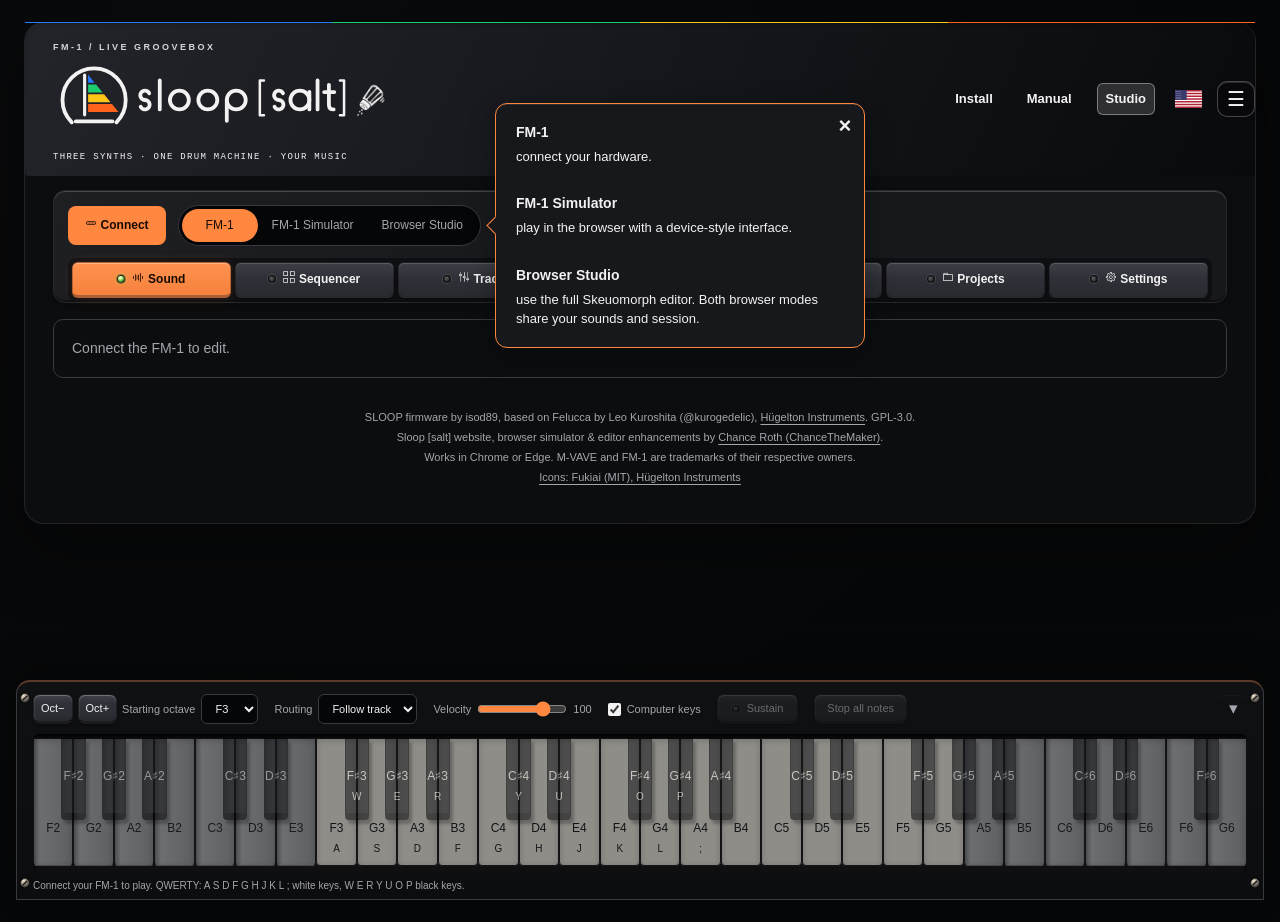
==== commit 4e6b861a: "Publish Orange device finish and simulator toolbar update" ====
--- a/webapp/editor/index.html
+++ b/webapp/editor/index.html
@@ -4682,13 +4682,13 @@
 // Adapted from Chance Roth's Felucca Salt sound-source introduction (GPL-3.0).
 const modeTip=document.createElement('aside');
 modeTip.className='mode-tip';modeTip.hidden=true;modeTip.setAttribute('role','status');
-const tipCopy=document.createElement('p'),tipClose=document.createElement('button');
+const tipCopy=document.createElement('div'),tipClose=document.createElement('button');
 tipClose.type='button';tipClose.textContent='×';modeTip.append(tipCopy,tipClose);document.body.append(modeTip);
 const tipKey='sloop.web.soundSourceTipDismissed';let tipDismissed=false;
 try {tipDismissed=localStorage.getItem(tipKey)==='1';} catch (_) {}
 function positionModeTip(){
  if(modeTip.hidden)return;
- const anchor=$('audio-mode').getBoundingClientRect(),width=Math.min(330,innerWidth-24);
+ const anchor=$('audio-mode').getBoundingClientRect(),width=Math.min(370,innerWidth-24);
  modeTip.style.width=width+'px';
  modeTip.style.visibility=anchor.bottom<=0||anchor.top>=innerHeight?'hidden':'visible';
  const beside=anchor.right+14+width<=innerWidth-12;
@@ -4698,7 +4698,7 @@
  modeTip.style.top=Math.max(12,Math.min(innerHeight-modeTip.offsetHeight-12,beside?anchor.top+anchor.height/2-modeTip.offsetHeight/2:anchor.bottom+14))+'px';
  modeTip.style.setProperty('--tip-arrow-x',Math.max(18,Math.min(width-18,anchor.left+anchor.width/2-left))+'px');
 }
-function renderModeTip(){tipCopy.textContent=window.SloopI18n.t('audio.sourceTip');tipClose.setAttribute('aria-label',window.SloopI18n.t('audio.dismissTip'));positionModeTip();}
+function renderModeTip(){tipCopy.className='mode-tip-copy';tipCopy.replaceChildren(...window.SloopI18n.t('audio.sourceTip').split('\n').map(line=>{const row=document.createElement('div'),heading=document.createElement('strong'),copy=document.createElement('span'),split=line.search(/[:\uFF1A]/);row.className='mode-tip-choice';heading.textContent=line.slice(0,split);copy.textContent=line.slice(split+1).trim();row.append(heading,copy);return row;}));tipClose.setAttribute('aria-label',window.SloopI18n.t('audio.dismissTip'));positionModeTip();}
 function dismissModeTip(){tipDismissed=true;modeTip.hidden=true;try{localStorage.setItem(tipKey,'1');}catch(_){} }
 tipClose.onclick=dismissModeTip;$('audio-mode').addEventListener('click',dismissModeTip);
 document.addEventListener('keydown',e=>{if(e.key==='Escape')dismissModeTip();});
--- a/webapp/editor/interface.css
+++ b/webapp/editor/interface.css
@@ -936,3 +936,8 @@
 
 #browser-transport[hidden] { display:none; }
 #browser-transport { margin:10px 0; }
+
+.mode-tip .mode-tip-copy {margin:0;padding:3px 22px 3px 2px;text-align:left;max-height:calc(100dvh - 70px);overflow-y:auto}
+.mode-tip-choice + .mode-tip-choice {margin-top:13px;padding-top:13px;border-top:1px solid color-mix(in srgb,var(--ink) 18%,transparent)}
+.mode-tip-choice strong {display:block;margin-bottom:4px;font-weight:800;font-size:14px}
+.mode-tip-choice span {display:block;font-weight:400;line-height:1.5}
--- a/webapp/editor/firmware-view.css
+++ b/webapp/editor/firmware-view.css
@@ -2,22 +2,22 @@
 body[data-editor-view=firmware] #tabs,body[data-editor-view=firmware] #trackbar,
 body[data-editor-view=firmware] .panel,body[data-editor-view=firmware] #hint {display:none!important}
 #firmware-view {position:relative;max-width:1100px;margin:8px auto;padding:12px;background:#101214;color:#eee;border:1px solid #45494e;border-radius:12px;font:13px/1.4 monospace}
-.fw-layouts {display:grid;gap:8px;padding:12px}.fw-layouts button[aria-pressed=true] {outline:2px solid #eee}
+.fw-layouts {display:flex;gap:2px;padding:3px;border:1px solid #68717b;border-radius:10px;background:#20262d}
+.fw-layouts button {display:grid;place-items:center;width:34px;height:30px;padding:5px;border:0;border-radius:6px;background:transparent;color:#b8c1cc;cursor:pointer}
+.fw-layouts button[aria-pressed=true] {background:#dce6ee;color:#15232e;box-shadow:0 1px 3px #0005}
+.fw-layouts svg {width:22px;height:22px;fill:none;stroke:currentColor;stroke-width:1.6;stroke-linecap:round;stroke-linejoin:round}
 .native-toolbar {display:flex;justify-content:flex-end;align-items:center;gap:8px;position:absolute;top:8px;right:8px;z-index:2}
-.native-toolbar .native-help-button,.native-menu>summary {box-sizing:border-box;display:grid;place-items:center;width:36px;height:36px;padding:0;border:1px solid #68717b;border-radius:9px;background:#242a31;color:#fff;font:20px/1 system-ui;cursor:pointer;list-style:none}
-.native-menu>summary::-webkit-details-marker {display:none}
+.native-toolbar .native-help-button {box-sizing:border-box;display:grid;place-items:center;width:36px;height:36px;padding:0;border:1px solid #68717b;border-radius:9px;background:#242a31;color:#fff;font:20px/1 system-ui;cursor:pointer;list-style:none}
 .native-toolbar .native-help-button {border:0;background:transparent;box-shadow:none}
 .native-palette-menu>summary {display:block;box-sizing:border-box;width:32px;height:32px;border:2px solid #b0b8c1;border-radius:50%;box-shadow:inset 0 0 0 3px #101214;cursor:pointer;list-style:none}
 .native-palette-menu>summary::-webkit-details-marker {display:none}
-.native-palette-popup {position:absolute;right:0;top:44px;width:250px;max-width:calc(100vw - 48px);box-sizing:border-box;padding:16px;background:#20262d;color:#f5f7fa;border:1px solid #68717b;border-radius:16px;box-shadow:0 16px 40px #000a;font:14px/1.5 system-ui}
+.native-palette-popup {position:absolute;right:0;top:44px;width:250px;max-width:calc(100vw - 48px);max-height:calc(100dvh - 100px);overflow-y:auto;box-sizing:border-box;padding:16px;background:#20262d;color:#f5f7fa;border:1px solid #68717b;border-radius:16px;box-shadow:0 16px 40px #000a;font:14px/1.5 system-ui}
 .native-palette-popup strong {display:block;margin-bottom:12px}
 .native-palette-popup .native-palette-option {display:flex;align-items:center;gap:12px;width:100%;margin:6px 0;padding:9px;border:1px solid transparent;border-radius:9px;background:#151a20;color:#fff;font:600 12px/1.5 system-ui;cursor:pointer}
 .native-palette-option[aria-pressed=true] {border-color:#dce8f2!important;background:#323d47!important}
 .native-palette-option[aria-pressed=true]::after {content:'✓';margin-left:auto}
 .native-palette-strip {width:90px;height:22px;border-radius:6px;box-shadow:inset 0 0 0 1px #ffffff30}
-.native-menu-content {position:absolute;right:0;top:44px;width:230px;padding:10px;background:#20262d;color:#fff;border:1px solid #68717b;border-radius:12px;box-shadow:0 12px 32px #0009}
-.native-menu-content>details>summary {padding:8px;cursor:pointer;font:15px/1.5 system-ui}
-.native-menu .native-touch-toggle {display:flex;align-items:center;justify-content:space-between;gap:12px;width:100%;margin-top:8px;padding:12px 8px;background:#20262d;color:#fff;border:0;border-top:1px solid #68717b;border-radius:0;font:14px/1.5 system-ui;text-align:left;cursor:pointer}
+.native-palette-popup .native-touch-toggle {display:flex;align-items:center;justify-content:space-between;gap:12px;width:100%;margin-top:8px;padding:12px 8px;background:#20262d;color:#fff;border:0;border-top:1px solid #68717b;border-radius:0;font:14px/1.5 system-ui;text-align:left;cursor:pointer}
 .native-touch-toggle::after {content:'';flex:none;width:34px;height:20px;border-radius:12px;background:radial-gradient(circle at 10px 10px,#fff 0 6px,transparent 7px),#606a76}
 .native-touch-toggle[aria-checked=true]::after {background:radial-gradient(circle at 24px 10px,#fff 0 6px,transparent 7px),#237fa3}
 .native-tour {position:fixed;inset:0;width:100%;height:100%;max-width:none;max-height:none;margin:0;padding:0;border:0;background:transparent;color:#f5f7fa;overflow:hidden}
@@ -91,3 +91,14 @@
 @media(max-width:780px){#firmware-view {padding:48px 10px 10px}.native-body {grid-template-columns:minmax(110px,.7fr) minmax(150px,1fr);gap:14px 10px}.native-controls {grid-column:1/-1;padding-top:0}.native-screen {border-width:5px}.native-encoders {gap:8px;margin-bottom:22px}.native-buttons {gap:5px;font-size:11px}.native-navigation {gap:20px 4px}.native-encoder {font-size:9px}.native-encoder>div button {padding:3px 7px!important}}
 @media(min-width:781px) and (max-width:1050px){[data-layout=expanded] .native-body {grid-template-columns:minmax(130px,.6fr) minmax(320px,1.4fr)}[data-layout=expanded] .native-controls {grid-column:1/-1}}
 @media(max-width:780px){[data-layout=expanded] .native-body {grid-template-columns:minmax(0,1fr)}[data-layout=expanded] .native-display {grid-row:1}[data-layout=expanded] .native-navigation {grid-template-columns:repeat(4,minmax(0,1fr));gap:14px 8px}}
+
+/* Physical device finishes are independent of the native display palette. */
+#firmware-view {background:var(--fm1-shell,#151619);color:var(--fm1-ink,#eee);border-color:color-mix(in srgb,var(--fm1-shell) 70%,#888);box-shadow:inset 0 1px 0 #ffffff30,0 4px 12px #0003}
+.native-status,.native-toolbar .native-help-button {color:var(--fm1-ink)}
+.native-buttons {background:var(--fm1-pad);border-color:color-mix(in srgb,var(--fm1-key) 65%,#000)}
+.native-buttons button {background:linear-gradient(color-mix(in srgb,var(--fm1-key) 80%,#fff),var(--fm1-key));border-color:color-mix(in srgb,var(--fm1-key) 65%,#000);color:#fff}
+body.fm1-device-layout #firmware-view>.play-keyboard {background:var(--fm1-shell);border-color:color-mix(in srgb,var(--fm1-shell) 80%,#888);color:var(--fm1-ink)}
+body[data-editor-view=firmware].fm1-touch-keys .piano-scroll {background:var(--fm1-pad)}
+body[data-editor-view=firmware].fm1-touch-keys .piano button {--capsule-fill:linear-gradient(100deg,color-mix(in srgb,var(--fm1-key) 90%,#000),color-mix(in srgb,var(--fm1-pad) 90%,#fff),var(--fm1-key));--capsule-ink:#f0f1f4;border-color:color-mix(in srgb,var(--fm1-key) 55%,#000)}
+body[data-editor-view=firmware].fm1-touch-keys .piano button.black {--capsule-fill:linear-gradient(100deg,color-mix(in srgb,var(--fm1-key) 75%,#000),var(--fm1-key),color-mix(in srgb,var(--fm1-key) 75%,#000))}
+body[data-editor-view=firmware].fm1-touch-keys .piano button.extended {--capsule-fill:linear-gradient(100deg,color-mix(in srgb,var(--fm1-key) 35%,#000),color-mix(in srgb,var(--fm1-pad) 40%,#000),color-mix(in srgb,var(--fm1-key) 35%,#000));--capsule-ink:#8a9095}
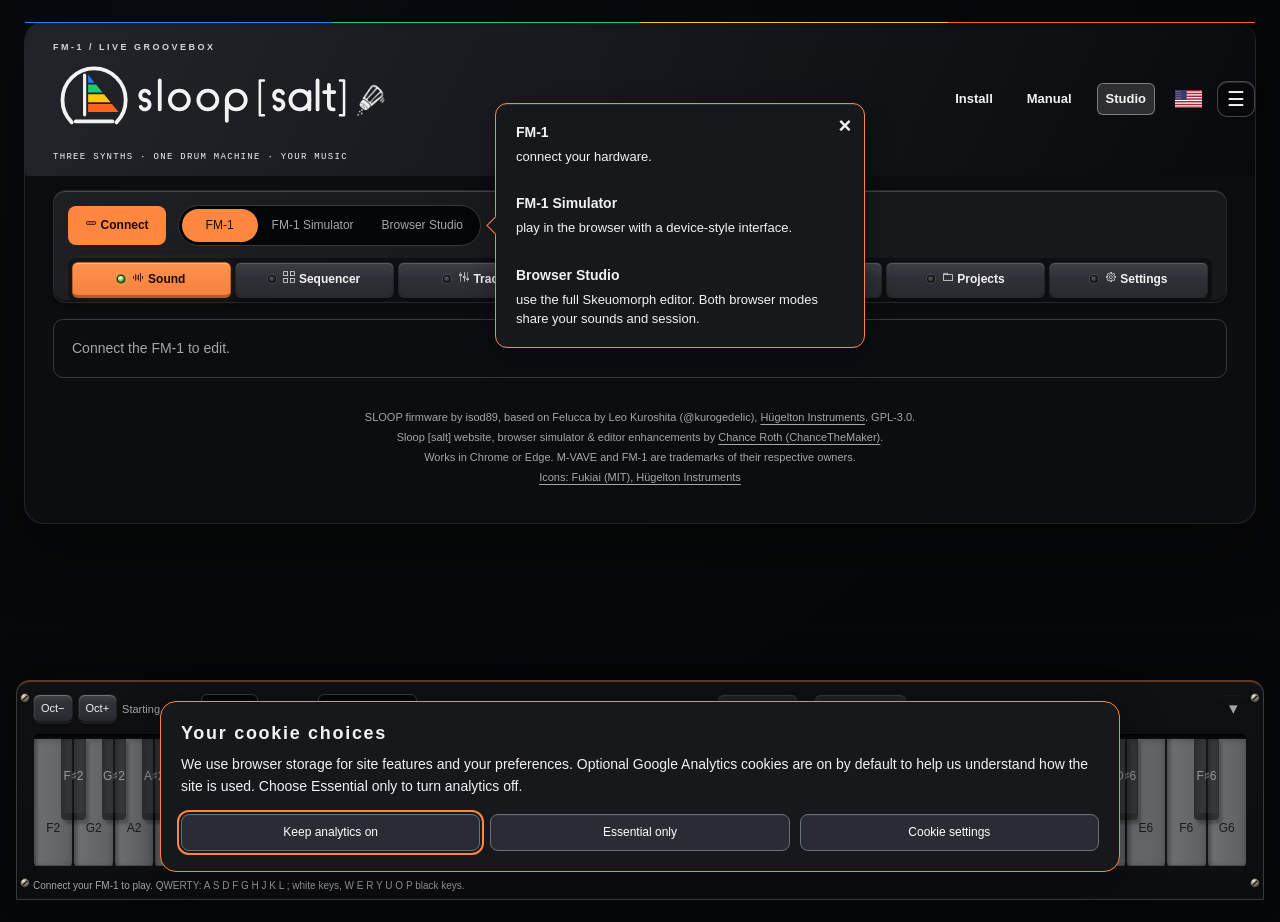
==== commit c91c5e49: "Publish shared Analytics integration" ====
--- a/webapp/editor/index.html
+++ b/webapp/editor/index.html
@@ -182,7 +182,7 @@
 <link rel="stylesheet" href="sloop.css">
 <link rel="stylesheet" href="firmware-view.css">
 <script src="locales.js"></script><script src="i18n.js"></script><script src="skin.js"></script>
-</head>
+<link rel="stylesheet" href="analytics.css"><script defer src="analytics.js"></script></head>
 <body class="editor-page">
 <main>
   <header class="brand-row masthead" id="page-top">
@@ -2430,6 +2430,7 @@
           browserSynth.onError = error => { disconnect(); browserSynth.close().catch(console.error); sayK('error',error.message); };
         }
         await browserSynth.start();
+        window.SloopAnalytics?.track('browser_audio_started');
         mock = await browserSynth.device(makeMockDevice); access = mock.access;
       }
       else if (MOCK) { mock = makeMockDevice({ legacy: QS.get("legacy") === "1" }); access = mock.access; }
--- a/webapp/editor/analytics.css
+++ b/webapp/editor/analytics.css
@@ -0,0 +1,21 @@
+/* SPDX-License-Identifier: GPL-3.0-only; adapted from Felucca Salt by Chance Roth. */
+.analytics-choice { margin:auto; width:min(520px,calc(100vw - 32px)); max-height:calc(100dvh - 32px); box-sizing:border-box; overflow:auto; padding:24px; border:1px solid var(--accent,#ff7428); border-radius:16px; font:14px/1.6 var(--ui-font,system-ui,sans-serif); color:var(--fg,#eee); background:var(--panel,#191b20); box-shadow:0 24px 80px #0009; }
+.analytics-choice::backdrop { background:#0009; backdrop-filter:blur(4px); }
+.analytics-banner { position:fixed; z-index:10000; inset:auto 16px 16px; max-width:960px; margin-inline:auto; box-sizing:border-box; padding:20px; border:1px solid var(--accent,#ff7428); border-radius:16px; color:var(--fg,#eee); background:var(--panel,#191b20); font:14px/1.6 var(--ui-font,system-ui,sans-serif); box-shadow:0 8px 40px #0006; max-height:calc(100dvh - 32px); overflow:auto; }
+.analytics-banner[hidden] { display:none; }
+.analytics-banner h2 { margin:0; padding:0; border:0; color:var(--fg,#eee); font:700 18px/1.3 var(--ui-font,system-ui,sans-serif); text-transform:none; }
+.analytics-banner p { margin:8px 0 0; }
+.analytics-banner .analytics-actions { margin-top:16px; }
+.analytics-banner :is(button,a):focus-visible { outline:2px solid var(--accent,#ff7428); outline-offset:3px; }
+.analytics-heading { display:flex; align-items:center; justify-content:space-between; gap:16px; }
+.analytics-heading h2 { margin:0; border:0; padding:0; font:700 20px/1.3 var(--ui-font,system-ui,sans-serif); color:var(--fg,#eee); text-transform:none; }
+.analytics-heading [data-close] { padding:0; width:36px; height:36px; flex-shrink:0; font-size:24px; }
+.analytics-choice p { margin:18px 0; }
+.analytics-choice a { color:inherit; }
+.analytics-actions { display:flex; flex-wrap:wrap; gap:10px; margin-top:22px; }
+.analytics-actions button { flex:1 1 130px; padding:10px 12px; }
+.analytics-actions button[aria-pressed=true] { outline:2px solid var(--accent,#ff7428); outline-offset:2px; }
+.analytics-choice :is(button,a):focus-visible { outline:2px solid var(--accent,#ff7428); outline-offset:3px; }
+.settings-menu .analytics-menu-button { width:100%; margin-top:10px; }
+ .analytics-choice button,.analytics-banner button,.analytics-menu-button {border:1px solid #68717b;border-radius:8px;background:#292c33;color:#fff;padding:8px 12px;cursor:pointer}
+.analytics-menu-button {display:block;margin:12px auto;font:13px/1.5 system-ui}
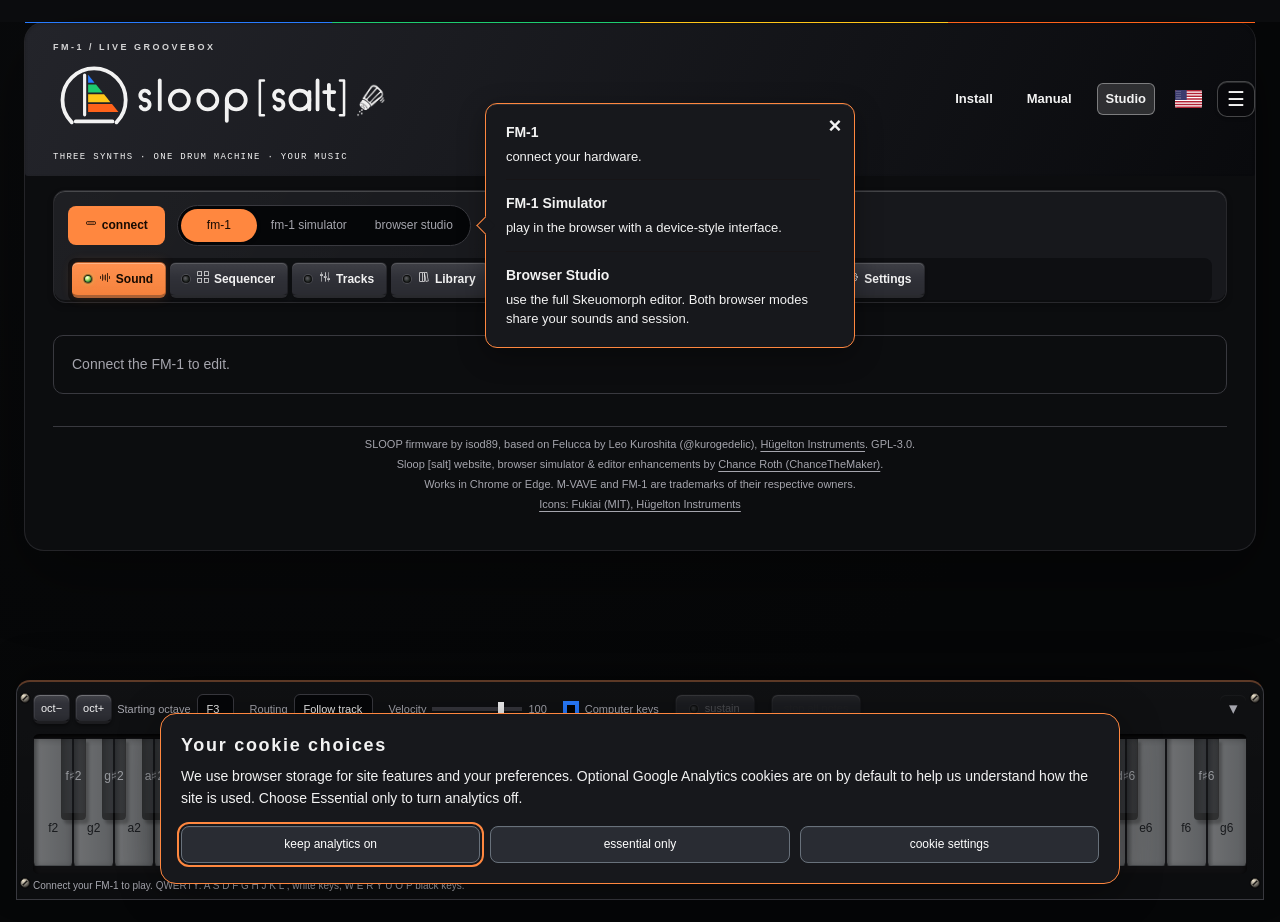
==== commit bf4160a0: "Publish SLOOP 2.4.1 installer and Studio" ====
--- a/webapp/editor/index.html
+++ b/webapp/editor/index.html
@@ -9,178 +9,401 @@
 <meta name="viewport" content="width=device-width, initial-scale=1">
 <title>SLOOP Editor</title>
 <style>
-  /* Fukiai: Hügelton Instruments' icon font (MIT, FUKIAI-LICENSE.txt). Icons are text in .ic spans;
-     they stay hidden until the face has loaded (html.fk), so a missing font never shows boxes. */
+  /* SLOOP 2.4 editor: the FM-1's screen on a big display. Black, the four track colours, the device's own
+     Terminus pixel font (tools/gen_webfont.py, inlined: the editor also runs from file://), 16 px and 32 px only
+     so every pixel stays sharp. The accent (--trk) is the selected track's colour, as the curves on the device.
+     Fukiai: Hügelton Instruments' icon font (MIT, FUKIAI-LICENSE.txt); icons stay hidden until it has loaded. */
+  @font-face { font-family: "SLOOP Terminus"; src: /*SLOOP-FONT*/url([data-uri])/*SLOOP-FONT*/ format("truetype"); font-display: block; }
   @font-face { font-family: "Fukiai"; src: url("fukiai.ttf") format("truetype"); font-display: block; unicode-range: U+EA00-EB09; }
-  :root { --bg: #fff; --fg: #000; --dim: #777; --line: #ccc; }
-  @media (prefers-color-scheme: dark) {
-    :root:not([data-theme="light"]) { --bg: #000; --fg: #fff; --dim: #888; --line: #444; }
-  }
-  :root[data-theme="dark"] { --bg: #000; --fg: #fff; --dim: #888; --line: #444; }
-  html { color-scheme: light dark; }
-  body { margin: 0; background: var(--bg); color: var(--fg);
-         font: 13px/1.4 -apple-system, BlinkMacSystemFont, "Helvetica Neue", Arial, sans-serif;
-         font-variant-numeric: tabular-nums; }
-  main { max-width: 1100px; margin: 0 auto; padding: 16px; }
-  h1 { font-size: 18px; font-weight: 600; margin: 0 0 8px; }
-  h2 { font-size: 13px; font-weight: 600; margin: 0 0 4px; padding-bottom: 2px; border-bottom: 1px solid var(--fg); }
-  h3 { font-size: 11px; font-weight: 400; color: var(--dim); margin: 4px 0 0; }
+  :root {
+    --bg: #000; --s1: #0b0b0e; --s2: #1a1a1e; --s3: #36363c; --line: #232329; --dim: #76767e; --fg2: #c4c4cc; --fg: #f2f2f2;
+    --red: #ff2c34; --t1: #287cff; --t2: #1ecc70; --t3: #ffc618; --t4: #ff621a; --trk: var(--t1);
+    --font: "SLOOP Terminus", ui-monospace, "Cascadia Mono", Menlo, Consolas, monospace;
+    color-scheme: dark;
+  }
+  * { box-sizing: border-box; }
+  html { background: var(--bg); }
+  body { margin: 0; background: var(--bg); color: var(--fg2); font: 16px/20px var(--font); -webkit-font-smoothing: none;
+         font-smooth: never; text-rendering: optimizeSpeed; font-variant-numeric: tabular-nums; }
   a { color: inherit; }
-  .lang { float: right; font-size: 12px; color: var(--dim); text-decoration: underline; background: none; padding: 0; }
-  button { font: inherit; background: var(--fg); color: var(--bg); border: 0; padding: 2px 10px; cursor: pointer; }
-  button:disabled { opacity: .3; cursor: default; }
-  button.lang { color: var(--dim); background: none; }
+  h1, h2, h3 { font-weight: 400; margin: 0; font-size: 16px; line-height: 20px; }
+  ::selection { background: var(--trk); color: #000; }
+  [hidden] { display: none !important; }
+  .dim { color: var(--dim); }
+  .ic { font-family: "Fukiai"; font-style: normal; font-weight: 400; font-synthesis: none; line-height: 1; margin-right: .4em;
+        -webkit-font-smoothing: antialiased; }
+  html:not(.fk) .ic { display: none; }
+
+  /* ---- controls ---- */
+  button { font: inherit; color: var(--fg); background: var(--s2); border: 0; padding: 6px 12px; cursor: pointer;
+           white-space: nowrap; text-transform: lowercase; }
+  button:hover:not(:disabled) { background: var(--s3); }
+  button:focus-visible, select:focus-visible, input:focus-visible, [tabindex]:focus-visible { outline: 2px solid var(--trk); outline-offset: 1px; }
+  button:disabled { color: var(--s3); background: var(--s1); cursor: default; }
+  button.pri { background: var(--trk); color: #000; }
+  button.pri:hover:not(:disabled) { background: var(--fg); }
+  button.pri:disabled { background: var(--s2); color: var(--s3); }
+  button.warn:hover:not(:disabled) { background: var(--red); color: #000; }
   select, input[type=text], input[type=number], input[type=search] {
-    font: inherit; color: var(--fg); background: var(--bg); border: 1px solid var(--line); padding: 1px 3px; border-radius: 0; }
-  input[type=range] { width: 100%; margin: 0; accent-color: var(--fg); }
-  input[type=checkbox] { accent-color: var(--fg); margin: 0; }
-  .bar { display: flex; flex-wrap: wrap; gap: 6px 12px; align-items: center; margin: 0 0 8px; }
-  .dim { color: var(--dim); }
-  #status { min-height: 1.4em; }
-  section { margin: 12px 0; }
-  .groups { columns: 250px; column-gap: 20px; }
-  .group { break-inside: avoid; margin: 0 0 12px; }
-  .row { display: grid; grid-template-columns: 46px 1fr 70px; gap: 6px; align-items: center; min-height: 22px; }
-  .row .v { text-align: right; white-space: nowrap; }
-  .row select { width: 100%; }
-  .browser { display: flex; flex-wrap: wrap; gap: 12px; align-items: flex-start; }
-  .browser select[size] { min-width: 150px; }
-  .slots { display: grid; grid-template-columns: auto auto auto auto; gap: 3px 8px; align-items: center; justify-content: start; }
+    font: inherit; color: var(--fg); background: var(--bg); border: 1px solid var(--s3); padding: 3px 6px; border-radius: 0; min-width: 0; }
+  select { appearance: none; padding-right: 22px; cursor: pointer;
+           background: var(--bg) linear-gradient(45deg, transparent 50%, var(--dim) 50%) no-repeat calc(100% - 9px) 55% / 5px 5px,
+                       linear-gradient(-45deg, transparent 50%, var(--dim) 50%) no-repeat calc(100% - 4px) 55% / 5px 5px; }
+  select[size], select[multiple] { background: var(--bg); padding: 0; }
+  select option { background: var(--bg); color: var(--fg); }
+  select[size] option { padding: 2px 8px; }
+  select[size] option:checked { background: var(--trk); color: #000; }
+  input[type=search] { padding-left: 8px; }
+  input::placeholder { color: var(--s3); }
+  input[type=checkbox] { appearance: none; width: 16px; height: 16px; margin: 0; border: 1px solid var(--dim); background: var(--bg);
+                         vertical-align: -3px; cursor: pointer; display: inline-grid; place-content: center; }
+  input[type=checkbox]:checked { background: var(--trk); border-color: var(--trk); }
+  input[type=checkbox]:checked::after { content: ""; width: 8px; height: 8px; background: #000; }
+  /* a slider: a thin bar filled to the value (--p, set by the editor), a small white handle; no native chrome */
+  input[type=range] { appearance: none; -webkit-appearance: none; width: 100%; height: 16px; margin: 0; background: transparent; cursor: pointer; }
+  input[type=range]::-webkit-slider-runnable-track { height: 4px;
+    background: linear-gradient(90deg, var(--s3) var(--a, 0%), var(--c, var(--trk)) var(--a, 0%), var(--c, var(--trk)) var(--p, 0%), var(--s3) var(--p, 0%)); }
+  input[type=range]::-moz-range-track { height: 4px;
+    background: linear-gradient(90deg, var(--s3) var(--a, 0%), var(--c, var(--trk)) var(--a, 0%), var(--c, var(--trk)) var(--p, 0%), var(--s3) var(--p, 0%)); }
+  input[type=range]::-webkit-slider-thumb { -webkit-appearance: none; width: 6px; height: 14px; margin-top: -5px; background: var(--fg); border: 0; border-radius: 0; }
+  input[type=range]::-moz-range-thumb { width: 6px; height: 14px; background: var(--fg); border: 0; border-radius: 0; }
+  input[type=range]:disabled { opacity: .3; }
+  progress { appearance: none; -webkit-appearance: none; height: 6px; border: 0; background: var(--s3); vertical-align: middle; }
+  progress::-webkit-progress-bar { background: var(--s3); }
+  progress::-webkit-progress-value { background: var(--trk); }
+  progress::-moz-progress-bar { background: var(--trk); }
+  .bar { display: flex; flex-wrap: wrap; gap: 8px; align-items: center; margin: 0 0 8px; }
+  .bar .grow { flex: 1; }
+  .seg { display: inline-flex; flex-wrap: wrap; gap: 2px; }
+  .seg button, button.tog { background: var(--s2); color: var(--dim); }
+  .seg button[aria-pressed="true"], button.tog[aria-pressed="true"] { background: var(--trk); color: #000; }
+  .seg.ids button { text-transform: none; }
+  button:disabled .ic { opacity: .5; }
+  label { white-space: nowrap; }
   table { border-collapse: collapse; }
-  th { font-weight: 400; color: var(--dim); text-align: left; padding: 0 6px 2px 0; }
-  td { padding: 1px 6px 1px 0; }
+  th { font-weight: 400; color: var(--dim); text-align: left; padding: 0 12px 4px 0; text-transform: lowercase; }
+  td { padding: 2px 12px 2px 0; }
   td.i { color: var(--dim); text-align: right; }
-  #steps input[type=text] { width: 120px; }
-  #steps input[type=number] { width: 48px; }
-  #steps .bad { outline: 1px solid var(--fg); text-decoration: underline wavy; }
-  #steps tr.off td { color: var(--dim); }
-  .stepcols { columns: 470px; column-gap: 24px; }
-  .stepcols table { break-inside: avoid; }
-  @media (max-width: 600px) {
-    .stepcols { columns: auto; overflow-x: auto; }
-    #steps input[type=text] { width: 84px; }
-    #steps input[type=number] { width: 42px; }
-    #steps th, #steps td { padding-right: 3px; }
-  }
-  .smp { margin: 0 0 14px; padding: 6px 0 0; border-top: 1px solid var(--line); }
-  .smp.over { outline: 1px solid var(--fg); outline-offset: 2px; }
-  .smp .head { display: flex; flex-wrap: wrap; gap: 4px 12px; align-items: center; }
-  .smp .head b { font-weight: 600; min-width: 40px; }
-  .smp progress { width: 160px; height: 6px; accent-color: var(--fg); }
-  .smp table { margin: 4px 0; }
-  .smp input.name { width: 80px; text-transform: uppercase; }
-  .smp input.root { width: 48px; }
-  .smp .bad { text-decoration: underline wavy; }
-  .chop canvas.wave { display: block; width: 100%; height: 150px; margin: 6px 0; border: 1px solid var(--line); cursor: default; touch-action: none; }
-  .chop canvas.wave:focus { outline: 1px solid var(--fg); }
-  .chop .head { margin: 3px 0; }
-  .chop .sep { width: 8px; }
-  .chop input.num { width: 56px; }
-  .chop input[type=range] { width: 90px; accent-color: var(--fg); }
-  .chop button.tap { min-width: 72px; }
-  .chop .chops { display: flex; flex-wrap: wrap; gap: 3px; margin: 4px 0; }
-  .chop .chip { background: none; color: var(--fg); border: 1px solid var(--line); padding: 1px 6px; }
-  .chop .chip.on { background: var(--fg); color: var(--bg); }
-  .chop .chip { display: inline-flex; align-items: center; gap: 3px; cursor: pointer; user-select: none; }
-  .chop .chip input { margin: 0; accent-color: var(--fg); }
-  .chop .chip.off { color: var(--dim); text-decoration: line-through; }
-  .chop .chip.on input { accent-color: var(--bg); }
-  .chop input.len { width: 160px; }
-  .chop .selrow[hidden] { display: none; }
-  footer { margin-top: 24px; font-size: 11px; color: var(--dim); }
-  .row.pushed .v { font-weight: 600; }
-  /* librarian: local library and the device's user bank side by side, stacked on a phone */
-  .libcols { display: grid; grid-template-columns: repeat(auto-fit, minmax(min(100%, 340px), 1fr)); gap: 8px 24px; margin-top: 6px; }
-  .libcols > div { min-width: 0; }
-  .libcols .bar input[type=search] { flex: 1 1 120px; min-width: 0; }
-  .list { height: 260px; overflow: auto; border: 1px solid var(--line); resize: vertical; }
-  .list table { width: 100%; table-layout: fixed; }
-  .list th { position: sticky; top: 0; background: var(--bg); padding: 1px 6px; }
-  .list td { padding: 1px 6px; white-space: nowrap; overflow: hidden; text-overflow: ellipsis; }
-  .list tr[data-id], .list tr[data-slot] { cursor: pointer; }
-  .list tr.sel td { background: var(--fg); color: var(--bg); }
-  .list tr.empty td { color: var(--dim); }
-  .list tr.over td { outline: 1px dashed var(--fg); outline-offset: -1px; }
-  .list.over { outline: 1px solid var(--fg); }
-  .list .none { padding: 6px; color: var(--dim); }
-  .list col.n { width: 40px; } .list col.e { width: 72px; } .list col.d { width: 78px; }
-  .ic { font-family: "Fukiai"; font-style: normal; font-weight: 400; font-synthesis: none; line-height: 1; margin-right: .3em; }
-  html:not(.fk) .ic { display: none; }
-  /* wave choices: a page-drawn picker so the options can carry an icon (Chrome 135+); native menus get words only */
+
+  /* ---- the frame: the side bar (logo, pages, the device), the page ---- */
+  .app { display: grid; grid-template-columns: 232px minmax(0, 1fr); min-height: 100vh; }
+  .side { position: sticky; top: 0; height: 100vh; display: flex; flex-direction: column; gap: 16px; padding: 20px 16px;
+          border-right: 1px solid var(--line); overflow-y: auto; }
+  .brand { display: flex; align-items: flex-end; gap: 10px; color: var(--fg); text-decoration: none; }
+  .brand svg { width: 132px; height: auto; display: block; }
+  .brand span { color: var(--dim); text-transform: lowercase; padding-bottom: 2px; }
+  .tabs { display: flex; flex-direction: column; gap: 2px; }
+  .tabs .navh { color: var(--s3); margin: 14px 0 4px 12px; text-transform: lowercase; }
+  .tabs .navh:first-child { margin-top: 0; }
+  .tabs button { background: none; color: var(--dim); text-align: left; padding: 6px 12px; border-left: 4px solid transparent; }
+  .tabs button:hover { color: var(--fg); background: var(--s1); }
+  .tabs button[aria-selected="true"] { color: var(--fg); background: var(--s2); border-left-color: var(--trk); }
+  .devcard { margin-top: auto; display: flex; flex-direction: column; gap: 8px; padding-top: 16px; border-top: 1px solid var(--line); }
+  .devline { display: flex; align-items: center; gap: 8px; color: var(--fg); }
+  .led { width: 10px; height: 10px; background: var(--s3); flex: none; }
+  .led.on { background: var(--t2); box-shadow: 0 0 8px var(--t2); }
+  .led.busy { background: var(--t3); }
+  #version { color: var(--fg2); overflow-wrap: anywhere; }
+  #live, #mock { color: var(--dim); }
+  #connect { width: 100%; }
+  .devcard .links { display: flex; justify-content: space-between; gap: 8px; }
+  .lang { background: none; color: var(--dim); padding: 0; text-decoration: underline; text-transform: none; }
+  .lang:hover:not(:disabled) { background: none; color: var(--fg); }
+
+  .main { min-width: 0; padding: 0 32px 32px; }
+  .top { position: sticky; top: 0; z-index: 5; background: var(--bg); padding: 20px 0 12px; border-bottom: 1px solid var(--line); }
+  .titlebar { display: flex; align-items: flex-end; gap: 16px; min-height: 32px; }
+  #pagetitle { font-size: 32px; line-height: 32px; color: var(--trk); text-transform: uppercase; white-space: nowrap; flex: none; }
+  #status { margin-left: auto; color: var(--dim); text-align: right; min-height: 20px; overflow-wrap: anywhere; max-width: 70%;
+            display: -webkit-box; -webkit-line-clamp: 2; -webkit-box-orient: vertical; overflow: hidden; }
+  #status.err { color: var(--red); }
+  .trackbar { display: flex; flex-wrap: wrap; gap: 8px; align-items: center; margin-top: 14px; }
+  .trackbar > .dim { text-transform: lowercase; margin-right: 4px; }
+  #trackbtns { gap: 8px; }
+  #trackbtns button { display: flex; align-items: center; gap: 10px; padding: 0 12px 0 0; background: var(--s1); color: var(--fg2);
+                      text-transform: none; min-width: 150px; max-width: 240px; overflow: hidden; }
+  #trackbtns button .no { width: 32px; height: 32px; display: grid; place-content: center; background: var(--s2); color: var(--c); font-size: 16px; flex: none; }
+  #trackbtns button .nm { overflow: hidden; text-overflow: ellipsis; }
+  #trackbtns button[aria-pressed="true"] { background: var(--s2); color: var(--fg); box-shadow: inset 0 -2px var(--c); }
+  #trackbtns button[aria-pressed="true"] .no { background: var(--c); color: #000; }
+  .hint { margin: 32px 0; color: var(--dim); }
+  .panel { padding-top: 20px; }
+  footer { margin-top: 40px; padding-top: 16px; border-top: 1px solid var(--line); color: var(--s3); }
+  footer a { color: var(--dim); }
+
+  /* ---- cards and the parameter pages (the device's 4 knobs a page, one colour per knob) ---- */
+  .card { background: var(--s1); border: 1px solid var(--line); padding: 14px 16px 16px; margin: 0 0 16px; min-width: 0; }
+  .card > h2, .group > h2 { color: var(--fg); text-transform: uppercase; margin: 0 0 12px; display: flex; align-items: center; gap: 8px;
+                            font-size: 32px; line-height: 32px; }
+  .card > h2 .ic, .group > h2 .ic { font-size: 20px; }
+  .card > h2 .sub, .group > h2 .sub { color: var(--dim); text-transform: lowercase; margin-left: auto; font-size: 16px; line-height: 16px; }
+  .card > p.dim { margin: 0 0 12px; }
+  .groups + .card { margin-top: 16px; }
+  .cards2 { display: grid; grid-template-columns: repeat(auto-fit, minmax(min(100%, 420px), 1fr)); gap: 0 16px; align-items: start; }
+  .groups { columns: 2 520px; column-gap: 16px; }
+  .group { background: var(--s1); border: 1px solid var(--line); padding: 14px 16px 12px; min-width: 0; break-inside: avoid; margin: 0 0 16px; }
+  .group h3 { color: var(--dim); text-transform: uppercase; margin: 10px 0 6px; display: flex; align-items: center; }
+  .group h2 + h3 { margin-top: 0; }
+  .knobs { display: grid; grid-template-columns: repeat(4, minmax(0, 1fr)); border-top: 1px solid var(--line); }
+  .knob { --c: var(--t1); position: relative; padding: 8px 10px 10px; min-width: 0; border-left: 1px solid var(--line);
+          display: flex; flex-direction: column; gap: 4px; }
+  .knob:first-child { border-left: 0; padding-left: 0; }
+  .knobs > .knob:nth-child(4n + 2) { --c: var(--t2); }
+  .knobs > .knob:nth-child(4n + 3) { --c: var(--t3); }
+  .knobs > .knob:nth-child(4n + 4) { --c: var(--t4); }
+  .knob .kl { color: var(--c); text-transform: uppercase; overflow: hidden; text-overflow: ellipsis; white-space: nowrap; }
+  .knob .v { color: var(--fg); font-size: 32px; line-height: 32px; white-space: nowrap; overflow: hidden; cursor: ns-resize;
+             user-select: none; touch-action: none; }
+  .knob .v small { font-size: 16px; line-height: 16px; color: var(--dim); margin-left: 4px; }
+  .knob .v.long { font-size: 16px; line-height: 32px; }
+  .knob select { width: 100%; color: var(--fg); border-color: var(--s3); font-size: 16px; }
+  .knob.enum .v { display: none; }
+  .knob.enum select { margin-top: 6px; height: 34px; color: var(--c); border-color: var(--line); background-color: var(--s2); }
+  .knob.pushed .v, .knob.pushed select { color: var(--trk); }
+  /* wave choices: a page-drawn picker so the options carry an icon (Chrome 135+); native menus get words only */
   @supports (appearance: base-select) {
     select.wave, select.wave::picker(select) { appearance: base-select; }
-    select.wave { padding: 1px 3px; min-block-size: 0; border: 1px solid var(--line); border-radius: 0; background: var(--bg); color: var(--fg); }
-    select.wave > button { font: inherit; background: none; color: inherit; padding: 0; text-align: start; }
-    select.wave::picker(select) { border: 1px solid var(--line); background: var(--bg); color: var(--fg); padding: 0; }
-    select.wave option { padding: 1px 6px; min-block-size: 0; }
-    select.wave option:checked { font-weight: 600; }
-    select.wave option:hover, select.wave option:focus-visible { background: var(--fg); color: var(--bg); }
+    select.wave > button { font: inherit; background: none; color: inherit; padding: 0; text-align: start; text-transform: none; }
+    select.wave::picker(select) { border: 1px solid var(--s3); background: var(--bg); color: var(--fg); padding: 0; }
+    select.wave option { padding: 2px 8px; min-block-size: 0; }
+    select.wave option:checked { color: var(--trk); }
+    select.wave option:hover, select.wave option:focus-visible { background: var(--trk); color: #000; }
     select.wave option::checkmark { display: none; }
   }
-  /* tabs: a wrapping row of plain buttons, the open one inverted; header stays at the top on wide screens */
-  .top { position: sticky; top: 0; z-index: 5; background: var(--bg); padding: 4px 0 0; }
-  @media (max-width: 600px) { .top { position: static; } }
-  .tabs { display: flex; flex-wrap: wrap; gap: 0; border-bottom: 1px solid var(--fg); margin: 6px 0 0; }
-  .tabs button { background: none; color: var(--dim); padding: 4px 10px; border: 1px solid transparent; border-bottom: 0; white-space: nowrap; }
-  .tabs button:hover { color: var(--fg); }
-  .tabs button[aria-selected="true"] { background: var(--fg); color: var(--bg); }
-  .trackbar { display: flex; flex-wrap: wrap; gap: 4px 8px; align-items: center; padding: 6px 0; border-bottom: 1px solid var(--line); }
-  .seg { display: inline-flex; flex-wrap: wrap; }
-  .seg button, button.tog { background: var(--bg); color: var(--fg); border: 1px solid var(--fg); padding: 1px 10px; }
-  .seg button + button { border-left: 0; }
-  .seg button[aria-pressed="true"], button.tog[aria-pressed="true"] { background: var(--fg); color: var(--bg); }
-  .panel { margin: 12px 0; }
-  .hint { margin: 16px 0; color: var(--dim); }
-  /* sequencer: a step grid over the selected track (16 per row, 8 on a phone) */
-  .grid { display: grid; grid-template-columns: repeat(16, minmax(0, 1fr)); gap: 2px; margin: 6px 0 12px; }
-  @media (max-width: 600px) { .grid { grid-template-columns: repeat(8, minmax(0, 1fr)); } }
-  .grid button { background: var(--bg); color: var(--fg); border: 1px solid var(--line); padding: 2px; min-width: 0; height: 52px;
-                 display: flex; flex-direction: column; justify-content: flex-start; gap: 1px; text-align: left; overflow: hidden; font-size: 10px; line-height: 1.15; }
-  .grid button .n { color: var(--dim); }
-  .grid button .x { overflow: hidden; overflow-wrap: anywhere; flex: 1; }
-  .grid button.on { background: var(--fg); color: var(--bg); border-color: var(--fg); }
-  .grid button.on .n { color: inherit; opacity: .6; }
-  .grid button.acc .x { font-weight: 700; }
-  .grid button.tie { border-style: dashed; border-color: var(--fg); }
-  .grid button.beat { border-left-color: var(--fg); }
-  #steps tr.hl td { outline: 1px solid var(--fg); }
-  /* v5: the drum track as 16 lanes x LEN steps; a hit's level by its shade, its ratchet as a number */
-  .dgrid { display: grid; gap: 1px; margin: 6px 0 12px; overflow-x: auto; }
-  .dgrid .ln { font-size: 10px; color: var(--dim); white-space: nowrap; padding-right: 6px; align-self: center; }
-  .dgrid .hd { font-size: 9px; color: var(--dim); }
-  .dgrid .gap { grid-column: 1 / -1; height: 8px; }
-  .dgrid button { background: var(--bg); color: var(--bg); border: 1px solid var(--line); padding: 0; min-width: 16px; height: 18px;
-                  font-size: 9px; line-height: 1; font-weight: 700; }
-  .dgrid button.beat { border-left-color: var(--fg); }
-  .dgrid button.on { background: var(--fg); border-color: var(--fg); opacity: .85; }
-  .dgrid button.on.l1 { opacity: .3; }
-  .dgrid button.on.l2 { opacity: .6; }
-  .dgrid button.on.l3 { opacity: 1; box-shadow: 0 0 0 1px var(--fg); }
-  .strip .solo { font-size: 11px; font-weight: 600; visibility: hidden; }
-  .strip .solo.on { visibility: visible; }
-  /* mixer: four channel strips as on the device's TRACKS page */
-  .mixer { display: grid; grid-template-columns: repeat(4, minmax(0, 1fr)); gap: 8px; max-width: 640px; margin: 6px 0; }
-  .strip { border: 1px solid var(--line); padding: 6px 4px; display: flex; flex-direction: column; align-items: center; gap: 6px; min-width: 0; }
-  .strip.sel { border-color: var(--fg); box-shadow: inset 0 0 0 1px var(--fg); }
-  .strip .num { font-size: 18px; font-weight: 600; line-height: 1; }
-  .strip .snd { font-size: 11px; line-height: 1.3; width: 100%; text-align: center; overflow-wrap: anywhere; min-height: 2.6em; }
-  .strip .rec { font-size: 11px; color: var(--dim); }
-  .strip .rec.on { color: var(--fg); font-weight: 600; }
+
+  /* ---- sound: the engine and its presets ---- */
+  .browser { display: grid; grid-template-columns: 200px minmax(220px, 360px) 1fr; gap: 16px; align-items: start; }
+  .browser .fld { display: flex; flex-direction: column; gap: 6px; color: var(--dim); text-transform: lowercase; }
+  .browser select:not([size]) { width: 100%; }
+  .browser select[size] { width: 100%; height: 200px; }
+  .browser .acts { display: flex; flex-direction: column; gap: 8px; align-items: flex-start; padding-top: 26px; }
+  .browser .acts .bar { margin: 0; }
+  #engine { height: 34px; }
+
+  /* ---- sequencer: the steps as the device's tiles, the drum lanes ---- */
+  .grid { display: grid; grid-template-columns: repeat(16, minmax(0, 1fr)); gap: 3px; margin: 8px 0 16px; }
+  .grid button { background: var(--s2); color: var(--dim); padding: 4px 5px; min-width: 0; height: 58px; display: flex; flex-direction: column;
+                 justify-content: space-between; text-align: left; overflow: hidden; text-transform: none; }
+  .grid button:hover:not(:disabled) { background: var(--s3); }
+  .grid button .n { color: var(--s3); }
+  .grid button.beat .n { color: var(--dim); }
+  .grid button .x { overflow: hidden; overflow-wrap: anywhere; color: var(--fg2); line-height: 16px; max-height: 32px; }
+  .grid button.on { background: var(--trk); }
+  .grid button.on .n, .grid button.on .x { color: #000; }
+  .grid button.acc { box-shadow: inset 0 3px var(--fg); }
+  .grid button.tie { background: repeating-linear-gradient(-45deg, var(--s2) 0 6px, var(--s3) 6px 8px); }
+  .grid button.lk .n::after { content: " \25AA"; }
+  .grid button.fc1 .n::before { content: "F "; }
+  .grid button.fc2 .n::before { content: "\00d7 "; }
+  .grid button.sel { outline: 2px solid var(--fg); outline-offset: 1px; }
+  .stepdetail { margin: 0 0 16px; padding: 12px 0 0; border-top: 1px solid var(--line); }
+  .stepdetail .bar > * { margin-right: 8px; }
+  .stepdetail input[type=number] { width: 70px; }
+  .stepcols { columns: 520px; column-gap: 32px; }
+  .stepcols table { break-inside: avoid; margin-bottom: 12px; }
+  #steps input[type=text] { width: 140px; }
+  #steps input[type=number] { width: 60px; }
+  #steps .bad { border-color: var(--red); color: var(--red); }
+  #steps tr.off td { color: var(--s3); }
+  #steps tr.hl td { background: var(--s2); }
+  details.more { margin-top: 8px; }
+  details.more > summary { cursor: pointer; color: var(--dim); text-transform: lowercase; list-style: none; padding: 6px 0; }
+  details.more > summary::before { content: "\25B8  "; }
+  details.more[open] > summary::before { content: "\25BE  "; }
+  .dgrid { display: grid; gap: 2px; margin: 8px 0 16px; overflow-x: auto; }
+  .dgrid .ln { color: var(--fg2); white-space: nowrap; padding-right: 10px; align-self: center; text-transform: lowercase; }
+  .dgrid .hd { color: var(--dim); }
+  .dgrid .gap { grid-column: 1 / -1; height: 12px; }
+  .dgrid button { background: var(--s2); color: #000; padding: 0; min-width: 18px; height: 22px; line-height: 22px; text-align: center; }
+  .dgrid button.beat { background: var(--s3); }
+  .dgrid button:hover { outline: 1px solid var(--dim); }
+  .dgrid button.on { background: var(--t4); }
+  .dgrid button.on.l1 { background: color-mix(in srgb, var(--t4) 35%, var(--s2)); }
+  .dgrid button.on.l2 { background: color-mix(in srgb, var(--t4) 65%, var(--s2)); }
+  .dgrid button.on.l3 { background: var(--fg); }
+
+  /* ---- mixer: the device's TRACKS strips ---- */
+  .mixer { display: grid; grid-template-columns: repeat(4, minmax(0, 170px)); gap: 12px; margin: 4px 0 12px; }
+  .strip { --c: var(--t1); background: var(--bg); border: 1px solid var(--line); padding: 12px 10px; display: flex; flex-direction: column;
+           align-items: center; gap: 8px; min-width: 0; }
+  .strip.sel { border-color: var(--c); }
+  .strip button.num { width: 48px; height: 48px; font-size: 32px; padding: 0; background: var(--s2); color: var(--c); }
+  .strip.sel button.num { background: var(--c); color: #000; }
+  .strip .snd { width: 100%; text-align: center; color: var(--fg); overflow-wrap: anywhere; min-height: 40px; }
+  .strip .rec, .strip .solo { color: var(--s3); text-transform: lowercase; }
+  .strip .rec.on { color: #000; background: var(--red); padding: 0 6px; }
   .strip .rec:not(.on) .ic { visibility: hidden; }
-  .strip input.fader { writing-mode: vertical-lr; direction: rtl; width: 28px; height: 150px; }
-  .strip .v { font-size: 11px; white-space: nowrap; }
+  .strip .solo { visibility: hidden; }
+  .strip .solo.on { visibility: visible; color: #000; background: var(--fg); padding: 0 6px; }
+  .strip input.fader { writing-mode: vertical-lr; direction: rtl; width: 32px; height: 180px; }
+  .strip input.fader::-webkit-slider-runnable-track { width: 6px; height: 100%; background: linear-gradient(0deg, var(--c) var(--p, 0%), var(--s3) var(--p, 0%)); }
+  .strip input.fader::-moz-range-track { width: 6px; background: linear-gradient(0deg, var(--c) var(--p, 0%), var(--s3) var(--p, 0%)); }
+  .strip input.fader::-webkit-slider-thumb { width: 18px; height: 8px; margin-top: 0; margin-left: -6px; }
+  .strip input.fader::-moz-range-thumb { width: 18px; height: 8px; }
+  .strip .lv { color: var(--fg); font-size: 32px; line-height: 32px; }
+  .strip .v { white-space: nowrap; }
   .strip .pan { width: 100%; }
   .strip.muted .fader, .strip.muted .lv { opacity: .35; }
-  .strip button { width: 100%; padding: 1px 2px; white-space: nowrap; overflow: hidden; text-overflow: ellipsis; }
-  .strip button.selb:disabled { opacity: 1; background: none; color: var(--dim); }
-  #sysinfo th { padding-right: 16px; }
-  [hidden] { display: none !important; }
+  .strip button { width: 100%; }
+  .strip button.tog[aria-pressed="true"] { background: var(--c); color: #000; }
+  .strip button.selb:disabled { background: none; color: var(--c); }
+
+  /* ---- library and the device bank ---- */
+  .libcols { display: grid; grid-template-columns: repeat(auto-fit, minmax(min(100%, 420px), 1fr)); gap: 16px; }
+  .libcols > .card { margin: 0; }
+  .libcols .bar input[type=search] { flex: 1 1 140px; }
+  .list { height: 360px; overflow: auto; border: 1px solid var(--line); background: var(--bg); resize: vertical; }
+  .list table { width: 100%; table-layout: fixed; }
+  .list th { position: sticky; top: 0; background: var(--s1); padding: 4px 8px; }
+  .list td { padding: 3px 8px; white-space: nowrap; overflow: hidden; text-overflow: ellipsis; color: var(--fg2); }
+  .list tr[data-id]:hover td, .list tr[data-slot]:hover td { background: var(--s2); }
+  .list tr[data-id], .list tr[data-slot] { cursor: pointer; }
+  .list tr.sel td, .list tr.sel:hover td { background: var(--trk); color: #000; }
+  .list tr.empty td { color: var(--s3); }
+  .list tr.over td { outline: 1px dashed var(--trk); outline-offset: -1px; }
+  .list.over { outline: 1px solid var(--trk); }
+  .list .none { padding: 12px; color: var(--dim); }
+  .list col.n { width: 52px; } .list col.e { width: 96px; } .list col.d { width: 110px; }
+
+  /* ---- samples: CHOP and the user slots ---- */
+  .smp { background: var(--s1); border: 1px solid var(--line); padding: 14px 16px; margin: 0 0 16px; }
+  .smp.over { outline: 2px dashed var(--trk); outline-offset: -2px; }
+  .smp .head { display: flex; flex-wrap: wrap; gap: 8px 12px; align-items: center; margin: 0 0 8px; }
+  .smp .head b { font-weight: 400; color: var(--fg); min-width: 48px; }
+  .smp > .head:first-child b { font-size: 32px; line-height: 32px; color: var(--trk); }
+  .smp progress { width: 180px; }
+  .smp table { margin: 8px 0 0; }
+  .smp input.name { width: 110px; text-transform: uppercase; }
+  .smp input.root { width: 60px; }
+  .smp .bad { color: var(--red); }
+  .chop canvas.wave { display: block; width: 100%; height: 150px; margin: 8px 0; background: var(--bg); border: 1px solid var(--line);
+                      cursor: default; touch-action: none; }
+  .chop .sep { width: 12px; }
+  .chop input.num { width: 70px; }
+  .chop input[type=range] { width: 110px; }
+  .chop button.tap { min-width: 80px; }
+  .chop .chops { display: flex; flex-wrap: wrap; gap: 3px; margin: 8px 0; }
+  .chop .chip { display: inline-flex; align-items: center; gap: 4px; background: var(--s2); color: var(--fg2); padding: 3px 8px; cursor: pointer;
+                user-select: none; text-transform: none; }
+  .chop .chip.on { background: var(--trk); color: #000; }
+  .chop .chip.off { color: var(--s3); text-decoration: line-through; }
+  .chop input.len { width: 180px; }
+  .chop .selrow[hidden] { display: none; }
+
+  /* ---- drum kit: 16 pads, one per drum lane, as the white keys ---- */
+  .kithead { display: grid; grid-template-columns: minmax(0, 1fr) auto; gap: 12px 24px; align-items: end; }
+  .kitmeter { display: flex; align-items: center; gap: 10px; }
+  .kitmeter progress { width: 220px; height: 8px; }
+  .kitmeter.over progress::-webkit-progress-value { background: var(--red); }
+  .kitmeter.over span { color: var(--red); }
+  .pads { display: grid; grid-template-columns: repeat(4, minmax(0, 1fr)); gap: 10px; margin: 16px 0; }
+  .pad { --c: var(--t4); background: var(--bg); border: 1px solid var(--line); padding: 10px; min-width: 0; display: flex; flex-direction: column;
+         gap: 6px; position: relative; min-height: 170px; }
+  .pad.over { outline: 2px dashed var(--c); outline-offset: -2px; }
+  .pad .ph { display: flex; align-items: baseline; gap: 8px; }
+  .pad .ph b { font-weight: 400; color: var(--c); text-transform: uppercase; }
+  .pad .ph .key { color: var(--s3); margin-left: auto; }
+  .pad canvas { width: 100%; height: 48px; display: block; background: var(--s1); cursor: pointer; }
+  .pad .fn { color: var(--fg2); overflow: hidden; text-overflow: ellipsis; white-space: nowrap; }
+  .pad .empty { flex: 1; display: grid; place-content: center; color: var(--s3); text-align: center; cursor: pointer; border: 1px dashed var(--s3); }
+  .pad .empty:hover { color: var(--fg2); border-color: var(--dim); }
+  .pad .row3 { display: grid; grid-template-columns: auto 1fr auto; gap: 6px; align-items: center; color: var(--dim); }
+  .pad .row3 .val { color: var(--fg2); min-width: 64px; text-align: right; }
+  .pad .acts { display: flex; gap: 4px; }
+  .pad .acts button { padding: 3px 8px; }
+  .pad.playing canvas { outline: 1px solid var(--c); }
+  .kstep { border-top: 1px solid var(--line); padding: 16px 0 4px; margin-top: 8px; }
+  .kstep > h3 { display: flex; align-items: center; gap: 12px; color: var(--fg); text-transform: uppercase; margin: 0 0 10px; }
+  .kstep > h3 .num { width: 32px; height: 32px; display: grid; place-content: center; background: var(--trk); color: #000; font-size: 32px; line-height: 32px; }
+  .dest { display: grid; grid-template-columns: minmax(0, 2fr) repeat(4, minmax(0, 1fr)); gap: 8px; margin: 0 0 10px; }
+  .dest button { display: flex; flex-direction: column; align-items: flex-start; gap: 4px; padding: 10px 12px; background: var(--bg);
+                 border: 1px solid var(--s3); text-transform: none; white-space: normal; text-align: left; min-height: 92px; }
+  .dest button b { font-weight: 400; font-size: 32px; line-height: 32px; color: var(--fg); }
+  .dest button .cap { color: var(--dim); }
+  .dest button .now { color: var(--s3); overflow-wrap: anywhere; }
+  .dest button.full .now { color: var(--fg2); }
+  .dest button.big { border-color: var(--t4); }
+  .dest button.big b { color: var(--t4); }
+  .dest button[aria-checked="true"] { background: var(--s2); border-color: var(--trk); box-shadow: inset 0 0 0 1px var(--trk); }
+  .dest button[aria-checked="true"] b { color: var(--trk); }
+  .dest button:disabled { opacity: .35; }
+  .destnote { color: var(--fg2); margin: 0 0 10px; }
+  .destnote .warn, .warn-t { color: var(--t3); }
+
+  /* ---- samples: the slots, files or CHOP, send ---- */
+  .dest.slots4 { grid-template-columns: repeat(4, minmax(0, 1fr)); }
+  .dest.slots4 button progress { width: 100%; height: 4px; }
+  .modes { margin: 0 0 10px; }
+  .modes button { padding: 8px 16px; text-transform: none; }
+  .modes button[aria-selected="true"] { background: var(--trk); color: #000; }
+  .modehelp { color: var(--fg2); margin: 0 0 12px; max-width: 980px; }
+  .modehelp p { margin: 0 0 4px; }
+  .modehelp p:first-child { color: var(--fg); }
+  .dropzone { border: 1px dashed var(--s3); padding: 28px 16px; display: grid; place-items: center; gap: 6px; cursor: pointer;
+              text-align: center; margin: 0 0 12px; background: var(--bg); }
+  .dropzone b { font-weight: 400; color: var(--fg); }
+  .dropzone:hover, .dropzone.over { border-color: var(--trk); }
+  .dropzone.over { outline: 2px dashed var(--trk); outline-offset: -2px; }
+  canvas.keymap { display: block; width: 100%; height: 44px; margin: 8px 0 12px; }
+  .flist { display: grid; gap: 2px; margin: 0 0 8px; }
+  .frow { --c: var(--t1); display: grid; grid-template-columns: 40px minmax(0, 1fr) 80px 120px 80px 40px; gap: 8px; align-items: center;
+          background: var(--bg); padding: 4px 8px; border-left: 4px solid var(--c); }
+  .frow.fhead { background: none; border-left-color: transparent; color: var(--dim); text-transform: lowercase; }
+  .frow .fn { overflow: hidden; text-overflow: ellipsis; white-space: nowrap; color: var(--fg); }
+  .frow input.root { width: 72px; }
+  .frow button { padding: 3px 0; }
+  .pane .smp.chop { border: 0; padding: 0; margin: 0; background: none; }
+  .seg button.trk[aria-pressed], .seg button.trk { color: var(--c); }
+  .seg button.trk:hover:not(:disabled) { background: var(--c); color: #000; }
+  .seg button.trk:disabled { color: var(--s3); }
+  /* ---- projects, settings ---- */
+  .slots { display: grid; grid-template-columns: repeat(auto-fill, minmax(200px, 1fr)); gap: 12px; }
+  .slot { background: var(--bg); border: 1px solid var(--line); padding: 12px; display: flex; flex-direction: column; gap: 8px; }
+  .slot b { font-weight: 400; font-size: 32px; line-height: 32px; color: var(--fg); }
+  .slot .st { color: var(--dim); text-transform: lowercase; }
+  .slot.used .st { color: var(--t2); }
+  .slot .bar { margin: 0; }
+  #sysinfo th { padding-right: 24px; }
+  #sysinfo td { color: var(--fg); }
+  .fm6ops { overflow-x: auto; }
+  .fm6ops td, .fm6ops th { padding: 1px 3px; }
+  input.fm6n { width: 3.6em; padding: 2px 3px; }
+  #fm6panel h3 { margin: 16px 0 6px; color: var(--dim); text-transform: uppercase; }
+
+  /* ---- narrow screens: the side bar becomes a top bar ---- */
+  @media (max-width: 860px) {
+    .app { grid-template-columns: minmax(0, 1fr); }
+    .side { position: static; height: auto; flex-direction: row; flex-wrap: wrap; align-items: center; gap: 12px; padding: 12px 16px;
+            border-right: 0; border-bottom: 1px solid var(--line); }
+    .brand svg { width: 96px; }
+    .tabs { flex-direction: row; overflow-x: auto; order: 3; width: 100%; }
+    .tabs .navh { display: none; }
+    .tabs button { border-left: 0; border-bottom: 3px solid transparent; }
+    .tabs button[aria-selected="true"] { border-bottom-color: var(--trk); }
+    .devcard { margin: 0 0 0 auto; padding: 0; border: 0; flex-direction: row; flex-wrap: wrap; align-items: center; }
+    #connect { width: auto; }
+    .main { padding: 0 16px 24px; }
+    .top { position: static; }
+    .browser { grid-template-columns: 1fr; }
+    .browser .acts { padding-top: 0; }
+    .grid { grid-template-columns: repeat(8, minmax(0, 1fr)); }
+    .mixer { grid-template-columns: repeat(2, minmax(0, 1fr)); }
+    .pads { grid-template-columns: repeat(2, minmax(0, 1fr)); }
+    .knobs { grid-template-columns: repeat(2, minmax(0, 1fr)); }
+    .knobs > .knob:nth-child(2n + 1) { border-left: 0; padding-left: 0; }
+    .kithead { grid-template-columns: 1fr; }
+    .dest, .dest.slots4 { grid-template-columns: repeat(2, minmax(0, 1fr)); }
+    .frow { grid-template-columns: 32px minmax(0, 1fr) 64px 40px; }
+    .frow > :nth-child(4), .frow > :nth-child(5) { display: none; }
+    .dest button.big { grid-column: 1 / -1; }
+  }
 </style>
 <link rel="stylesheet" href="fonts.css">
 <link rel="stylesheet" href="skin.css">
 <link rel="stylesheet" href="interface.css">
 <link rel="stylesheet" href="sloop.css">
 <link rel="stylesheet" href="firmware-view.css">
+<link rel="stylesheet" href="standalone.css">
 <script src="locales.js"></script><script src="i18n.js"></script><script src="skin.js"></script>
 <link rel="stylesheet" href="analytics.css"><script defer src="analytics.js"></script></head>
 <body class="editor-page">
@@ -202,7 +425,7 @@
         <button id="view-firmware" type="button" aria-pressed="false" data-i18n="view.firmware" data-i18n-title="audio.tipFirmware" title="Play in your browser using the FM-1 Simulator, with Device and Expanded layouts. No FM-1 needed.">FM-1 Simulator</button>
         <button id="browser-start" type="button" aria-pressed="false" data-i18n="audio.browser" data-i18n-title="audio.tipStudio" title="Play and edit in your browser with the full Skeuomorph editor. Shares the same session as Firmware mode.">Browser Studio</button>
       </div>
-      <span id="version" class="dim"></span>
+      <span id="led" hidden></span><span id="pagetitle" hidden></span><span id="version" class="dim"></span>
       <span id="live" class="dim"></span>
       <span id="mock" class="dim" hidden data-t="mock"></span>
     </div>
@@ -227,8 +450,11 @@
       <button role="tab" data-tab="sound" data-t="sound" data-ic="symbol_audio"></button>
       <button role="tab" data-tab="sequencer" data-t="tabSeq" data-ic="symbol_grid"></button>
       <button role="tab" data-tab="tracks" data-t="tabTracks" data-ic="ui_slider_vertical"></button>
+
       <button role="tab" data-tab="library" data-t="library" data-ic="symbol_books"></button>
       <button role="tab" data-tab="samples" data-t="samples" data-ic="symbol_waves"></button>
+      <button role="tab" data-tab="kits" data-t="tabKits" data-ic="symbol_drum"></button>
+
       <button role="tab" data-tab="projects" data-t="projects" data-ic="symbol_folder"></button>
       <button role="tab" data-tab="settings" data-t="tabSettings" data-ic="symbol_cog"></button>
     </nav>
@@ -238,121 +464,145 @@
   <p class="hint" id="hint" hidden></p>
 
   <section class="panel" id="p-sound" data-tab="sound" data-dev hidden>
-    <div class="browser" id="browser">
-      <label><span data-t="engine"></span><br><select id="engine"></select></label>
-      <label><span data-t="presets"></span><br><select id="preset"></select></label>
-      <div>
-        <p class="bar"><button id="init" data-t="initSound"></button>
-          <button id="factlib" data-t="factoryToLib" data-ic="symbol_folder"></button></p>
-        <p class="bar"><button id="savefile" data-t="saveFile" data-ic="symbol_download"></button>
-          <button id="loadfile" data-t="loadFile" data-ic="symbol_upload"></button>
-          <input type="file" id="file" accept=".json,application/json" hidden></p>
+      <div class="card">
+        <div class="browser" id="browser">
+          <label class="fld"><span data-t="engine"></span><select id="engine"></select></label>
+          <label class="fld"><span data-t="presets"></span><select id="preset" size="10"></select></label>
+          <div class="acts">
+            <p class="bar"><button id="init" class="warn" data-t="initSound"></button>
+              <button id="factlib" data-t="factoryToLib" data-ic="symbol_books"></button></p>
+            <p class="bar"><button id="savefile" data-t="saveFile" data-ic="symbol_download"></button>
+              <button id="loadfile" data-t="loadFile" data-ic="symbol_upload"></button>
+              <input type="file" id="file" accept=".json,application/json" hidden></p>
+            <p class="dim" id="ctlhelp"><span data-t="ctlHelp"></span> <span data-t="ctlDrag"></span></p>
+          </div>
+        </div>
+        <p class="dim" id="drumnote" data-t="drumNote" hidden></p>
       </div>
-    </div>
-    <p class="dim" id="drumnote" data-t="drumNote" hidden></p>
-    <p class="dim" id="ctlhelp" data-t="ctlHelp"></p>
-    <div class="groups" id="groups"></div>
-  </section>
-
-  <section class="panel" id="p-sequencer" data-tab="sequencer" data-dev hidden>
-    <div class="groups" id="seqgroups"></div>
-    <div id="steps">
-      <h2 data-t="steps" data-ic="note_eight"></h2>
-      <p class="bar"><button id="reloadsteps" data-t="reload" data-ic="control_arrow_loop"></button>
-        <button id="clearseq" data-t="clearSeq" data-ic="symbol_trash"></button>
-        <span class="dim" id="noteshelp"></span></p>
-      <div class="bar" id="drumbar" hidden></div>
-      <div class="dgrid" id="drumgrid" hidden></div>
-      <div class="grid" id="stepgrid"></div>
-      <div class="stepcols" id="steptables"></div>
-    </div>
-  </section>
-
-  <section class="panel" id="p-tracks" data-tab="tracks" data-dev hidden>
-    <h2 data-t="mixer" data-ic="ui_slider_vertical"></h2>
-    <div class="mixer" id="mixer"></div>
-    <p class="dim" data-t="mixHelp"></p>
-  </section>
-
-  <!-- works without a device too (the device bank shows while connected) -->
-  <section class="panel" id="p-library" data-tab="library" hidden>
-    <div class="libcols" id="libsec">
-      <div id="libpane">
-        <h2 data-t="library" data-ic="symbol_books"></h2>
-        <div class="bar">
-          <input type="search" id="libq" spellcheck="false">
-          <select id="libeng"></select>
-          <select id="libtag"></select>
-          <select id="libsort"></select>
-        </div>
-        <div class="list" id="liblist"></div>
-        <p class="bar" style="margin-top:6px">
-          <button id="libaud" data-t="audition" data-ic="symbol_audio"></button>
-          <button id="libput" data-t="toSlot" data-ic="symbol_upload"></button>
-          <button id="libren" data-t="rename"></button>
-          <button id="libtags" data-t="tags"></button>
-          <button id="libdup" data-t="duplicate"></button>
-          <button id="libdel" data-t="delete" data-ic="symbol_trash"></button>
-          <button id="libexp1" data-t="exportPatch" data-ic="symbol_download"></button>
-        </p>
-        <p class="bar">
-          <button id="libsave" data-t="saveToLib" data-ic="port_disk"></button>
-          <button id="libimport" data-t="import" data-ic="symbol_upload"></button>
-          <button id="libexport" data-t="exportLib" data-ic="symbol_download"></button>
-          <input type="file" id="libfile" accept=".json,application/json" multiple hidden>
-          <span class="dim" id="libcount"></span>
-        </p>
+      <div class="groups" id="groups"></div>
+      <!-- the FM6 engine's patch (firmware protocol v9): only while the selected track plays FM6 -->
+      <div class="card" id="fm6panel" hidden>
+        <h2 data-t="fm6Title" data-ic="ui_knob"></h2>
+        <p class="dim" data-t="fm6Help"></p>
+        <p class="bar"><button id="fm6read" data-t="fm6ReadBtn"></button> <button id="fm6send" class="pri" data-t="fm6SendBtn"></button>
+          <label><input type="checkbox" id="fm6live"> <span data-t="fm6Live"></span></label></p>
+        <p class="bar"><label><span data-t="fm6Slot"></span> <select id="fm6slot"></select></label>
+          <button id="fm6load" data-t="load"></button> <button id="fm6store" data-t="fm6StoreBtn"></button>
+          <button id="fm6erase" class="warn" data-t="erase"></button></p>
+        <p class="bar"><button id="fm6import" data-t="fm6Import" data-ic="symbol_upload"></button>
+          <input type="file" id="fm6file" accept=".syx,.SYX,.bin,application/octet-stream" hidden>
+          <button id="fm6export" data-t="fm6Export" data-ic="symbol_download"></button>
+          <button id="fm6bankexp" data-t="fm6BankExport" data-ic="symbol_download"></button>
+          <button id="fm6init" data-t="fm6Init"></button></p>
+        <div id="fm6imported"></div>
+        <h3 data-t="fm6Voice"></h3>
+        <div id="fm6voice"></div>
+        <h3 data-t="fm6Ops"></h3>
+        <div id="fm6ops"></div>
       </div>
-      <div>
-        <h2 data-t="bank" data-ic="port_disk"></h2>
-        <p class="dim" id="bankhint"></p>
-        <div id="bankpane" hidden>
-          <div class="bar"><b id="bankhead"></b></div>
-          <div class="list" id="banklist"></div>
-          <p class="bar" style="margin-top:6px">
-            <button id="bkload" data-t="bankLoad" data-ic="symbol_folder_open"></button>
-            <button id="bkstore" data-t="bankStore" data-ic="port_disk"></button>
-            <button id="bkget" data-t="bankGet" data-ic="symbol_download"></button>
-            <button id="bkerase" data-t="erase" data-ic="symbol_trash"></button>
+    </section>
+
+    <section class="panel" id="p-sequencer" data-tab="sequencer" data-dev hidden>
+      <div class="groups" id="seqgroups"></div>
+      <div class="card" id="steps">
+        <h2><span data-t="steps" data-ic="note_eight"></span><span class="sub" id="steplen"></span></h2>
+        <p class="bar"><button id="reloadsteps" data-t="reload" data-ic="control_arrow_loop"></button>
+          <button id="clearseq" class="warn" data-t="clearSeq" data-ic="symbol_trash"></button>
+          <span class="dim" id="noteshelp"></span></p>
+        <div class="bar" id="drumbar" hidden></div>
+        <div class="dgrid" id="drumgrid" hidden></div>
+        <div class="grid" id="stepgrid"></div>
+        <div class="stepdetail" id="stepdetail" hidden></div>
+        <details class="more" id="steplist"><summary data-t="stepList"></summary>
+          <div class="stepcols" id="steptables"></div></details>
+      </div>
+    </section>
+
+    <section class="panel" id="p-tracks" data-tab="tracks" data-dev hidden>
+      <div class="card">
+        <h2 data-t="mixer" data-ic="ui_slider_vertical"></h2>
+        <div class="mixer" id="mixer"></div>
+        <p class="dim" data-t="mixHelp"></p>
+      </div>
+    </section>
+
+    <!-- works without a device too (the device bank shows while connected) -->
+    <section class="panel" id="p-library" data-tab="library" hidden>
+      <div class="libcols" id="libsec">
+        <div class="card" id="libpane">
+          <h2 data-t="library" data-ic="symbol_books"></h2>
+          <div class="bar">
+            <input type="search" id="libq" spellcheck="false">
+            <select id="libeng"></select>
+            <select id="libtag"></select>
+            <select id="libsort"></select>
+          </div>
+          <div class="list" id="liblist"></div>
+          <p class="bar" style="margin-top:10px">
+            <button id="libaud" class="pri" data-t="audition" data-ic="symbol_audio"></button>
+            <button id="libput" data-t="toSlot" data-ic="symbol_upload"></button>
+            <button id="libren" data-t="rename"></button>
+            <button id="libtags" data-t="tags"></button>
+            <button id="libdup" data-t="duplicate"></button>
+            <button id="libdel" class="warn" data-t="delete" data-ic="symbol_trash"></button>
+            <button id="libexp1" data-t="exportPatch" data-ic="symbol_download"></button>
           </p>
           <p class="bar">
-            <button id="bkrefresh" data-t="reload" data-ic="control_arrow_loop"></button>
-            <button id="bkexport" data-t="exportBank" data-ic="symbol_download"></button>
-            <span class="dim" data-t="dndHelp"></span>
+            <button id="libsave" data-t="saveToLib" data-ic="port_disk"></button>
+            <button id="libimport" data-t="import" data-ic="symbol_upload"></button>
+            <button id="libexport" data-t="exportLib" data-ic="symbol_download"></button>
+            <input type="file" id="libfile" accept=".json,application/json" multiple hidden>
+            <span class="dim" id="libcount"></span>
           </p>
         </div>
+        <div class="card">
+          <h2 data-t="bank" data-ic="port_disk"></h2>
+          <p class="dim" id="bankhint"></p>
+          <div id="bankpane" hidden>
+            <div class="bar"><b id="bankhead" class="dim"></b></div>
+            <div class="list" id="banklist"></div>
+            <p class="bar" style="margin-top:10px">
+              <button id="bkload" class="pri" data-t="bankLoad" data-ic="symbol_folder_open"></button>
+              <button id="bkstore" data-t="bankStore" data-ic="port_disk"></button>
+              <button id="bkget" data-t="bankGet" data-ic="symbol_download"></button>
+              <button id="bkerase" class="warn" data-t="erase" data-ic="symbol_trash"></button>
+            </p>
+            <p class="bar">
+              <button id="bkrefresh" data-t="reload" data-ic="control_arrow_loop"></button>
+              <button id="bkexport" data-t="exportBank" data-ic="symbol_download"></button>
+              <span class="dim" data-t="dndHelp"></span>
+            </p>
+          </div>
+        </div>
       </div>
-    </div>
-  </section>
-
-  <section class="panel" id="p-samples" data-tab="samples" data-dev hidden>
-    <h2 data-t="samples" data-ic="symbol_waves"></h2>
-    <p class="dim" data-t="smpHelp"></p>
-    <div class="smp chop" id="chop"></div>
-    <div id="smpslots"></div>
-  </section>
-
-  <section class="panel" id="p-projects" data-tab="projects" data-dev hidden>
-    <h2 data-t="projects" data-ic="symbol_folder"></h2>
-    <p class="dim" data-t="projHelp"></p>
-    <div class="slots" id="slots"></div>
-    <div class="group" id="bkgroup" style="margin-top:16px" hidden>
-      <h2 data-t="bkTitle" data-ic="port_disk"></h2>
-      <p class="dim" data-t="bkHelp"></p>
-      <p><button id="bk-save" data-t="bkSave"></button> <button id="bk-load" data-t="bkLoad"></button>
-        <input id="bk-file" type="file" accept=".json,application/json" hidden></p>
-      <progress id="bk-prog" max="1" value="0" hidden></progress>
-    </div>
-  </section>
-
-  <section class="panel" id="p-settings" data-tab="settings" data-dev hidden>
-    <div class="groups" id="setgroups"></div>
-    <div class="group" style="margin-top:12px">
-      <h2 data-t="system" data-ic="symbol_cog"></h2>
-      <table id="sysinfo"></table>
-    </div>
-  </section>
-
+    </section>
+
+    <section class="panel" id="p-samples" data-tab="samples" data-dev hidden>
+      <!-- built by renderSamples: what the slots are, then 1 the slot, 2 the sound (files or CHOP), 3 send and play it -->
+      <div id="smpslots"></div>
+      <div class="smp chop" id="chop" hidden></div>
+    </section>
+
+    <section class="panel" id="p-kits" data-tab="kits" data-dev hidden>
+      <div id="kit"></div>
+    </section>
+
+    <section class="panel" id="p-projects" data-tab="projects" data-dev hidden>
+      <div class="card">
+        <h2 data-t="projects" data-ic="symbol_folder"></h2>
+        <p class="dim" data-t="projHelp"></p>
+        <div class="slots" id="slots"></div>
+      </div>
+      <div class="card" id="bkgroup" hidden>
+        <h2 data-t="bkTitle" data-ic="port_disk"></h2>
+        <p class="dim" data-t="bkHelp"></p>
+        <p class="bar"><button id="bk-save" class="pri" data-t="bkSave"></button> <button id="bk-load" data-t="bkLoad"></button>
+          <input id="bk-file" type="file" accept=".json,application/json" hidden></p>
+        <progress id="bk-prog" max="1" value="0" hidden></progress>
+      </div>
+    </section>
+
+  <section class="panel" id="p-settings" data-tab="settings" data-dev hidden><div class="groups" id="setgroups"></div><div class="card"><h2 data-t="system"></h2><table id="sysinfo"></table></div></section>
   <section class="play-keyboard" aria-labelledby="play-title">
     <span id="play-title" class="sr-only" data-i18n="play.title"></span>
     <div class="play-controls">
@@ -391,7 +641,19 @@
   TRACK: 27, TRACK_MIX: 28, TRACK_DUMP: 29, TRACK_STEP: 30,
   TRACK_PARAM: 31, TRACK_CHANGED: 32,
   DRUM_STEP: 33,
-  BK_LIST: 34, BK_GET: 35, BK_PUT: 36 };              /* v6: backup / restore */
+  BK_LIST: 34, BK_GET: 35, BK_PUT: 36,                /* v6: backup / restore */
+  LOCK_GET: 37, LOCK_SET: 38, MICRO_GET: 39, MICRO_SET: 40,     /* v7 (SLOOP 2.4): parameter locks, nudges */
+  FILL_GET: 41, FILL_SET: 42,                         /* v8 (SLOOP 2.4): the steps' fill conditions */
+  FM6_GET: 68, FM6_PUT: 69, FM6_LIST: 70, FM6_ERASE: 71 };   /* v9 (SLOOP 2.4): the FM6 engine's patches (Felucca 1.0's numbers) */
+/* v7: the parameters a step can lock (firmware seq.c p_lockable: the sound, not the sequencer / arp / key / voice
+   mode); ids as core.h: LEVEL .. LFO dests, GATE, the sends, GLIDE, PAN, DETUNE, the SLICER, the engine's 8 */
+const lockable = (id) => id <= 16 || id === 32 || (id >= 33 && id <= 36) || id === 38 || id === 39 || id === 44 || (id >= 45 && id <= 48) || id === 50 || (id >= 53 && id <= 60);
+const MICRO = { MIN: -32, MAX: 31 };                 /* a step's nudge in 1/64 of a step (- early, + late), sent + 64 */
+/* v8: a step's fill condition (firmware core.h FC_*): 0 normal, 1 plays only during a fill, 2 silent during one; 2 bits a
+   step, 4 steps a byte (step i: byte i >> 2, bits 2 (i & 3)..), the 16 bytes sent pack7 */
+const FC = { NORM: 0, FILL: 1, NOFILL: 2, NAMES: ["normal", "fill only", "no fill"] };
+const fillGet = (bytes, i) => ((bytes[i >> 2] || 0) >> (2 * (i & 3))) & 3;
+const fillSet = (bytes, i, c) => { bytes[i >> 2] = (bytes[i >> 2] & ~(3 << (2 * (i & 3)))) | ((c & 3) << (2 * (i & 3))); };
 /* frames the device sends on its own (while WATCH is on); never replies */
 const PUSH = new Set([CMD.CHANGED, CMD.RELOAD, CMD.STEP_CHANGED, CMD.TRACK_CHANGED]);
 /* user preset bank: name 1..12 printable ASCII, a 16-step pattern of (note, flags 1 acc 2 slide 4 tie) */
@@ -562,6 +824,28 @@
   /* v4: a parameter of any track (the selection stays), and its push for a track that is not selected */
   [CMD.TRACK_PARAM](a) { const r = new Reader(a); return { track: r.b(), id: r.b(), value: r.v() }; },
   [CMD.TRACK_CHANGED](a) { return parse[CMD.TRACK_PARAM](a); },
+  /* v7: a track's parameter locks: n x {step, param, value}; a set: rc (0 ok, 1 arguments, 2 not lockable, 3 full) */
+  [CMD.LOCK_GET](a) {
+    const r = new Reader(a), o = { track: r.b(), locks: [] }, n = r.b();
+    for (let i = 0; i < n; i++) o.locks.push({ step: r.b(), param: r.b(), value: r.v() });
+    return o;
+  },
+  [CMD.LOCK_SET](a) { const r = new Reader(a); const o = { track: r.b(), step: r.b(), param: r.b(), rc: r.b(), has: r.b() }; o.value = r.v(); if (!o.has) o.value = null; return o; },
+  /* v7: a track's nudges (NSTEP bytes, each + 64) */
+  [CMD.MICRO_GET](a) { const r = new Reader(a), o = { track: r.b(), micro: [] }; while (r.i < a.length) o.micro.push(r.b() - 64); return o; },
+  [CMD.MICRO_SET](a) { const r = new Reader(a); return { track: r.b(), step: r.b(), micro: r.b() - 64 }; },
+  /* v8: a track's fill conditions (16 bytes, pack7; 3 reads as normal) and a set */
+  [CMD.FILL_GET](a) { const r = new Reader(a), o = { track: r.b() }; o.fill = Array.from(unpack7(a.slice(r.i))).slice(0, 16); while (o.fill.length < 16) o.fill.push(0); return o; },
+  [CMD.FILL_SET](a) { const r = new Reader(a); return { track: r.b(), step: r.b(), cond: r.b() % 3 }; },
+  /* v9 FM6 patches: target 0 a track (0..2), 1 a bank slot, 2 a factory patch; packed: the 128-byte record */
+  [CMD.FM6_GET](a) { return { target: a[0], index: a[1], rc: a[2], packed: a[2] ? null : a.slice(3, 3 + 128) }; },
+  [CMD.FM6_PUT](a) { return { target: a[0], index: a[1], rc: a[2] }; },
+  [CMD.FM6_LIST](a) {
+    const r = new Reader(a), o = { factory: r.b(), bank: r.b(), slots: [] };
+    for (let i = 0; i < o.factory + o.bank; i++) { const used = r.b(); o.slots.push({ used, name: used ? r.s() : (r.b(), "") }); }
+    return o;
+  },
+  [CMD.FM6_ERASE](a) { return { index: a[0], rc: a[1] }; },
 };
 
 /* a name the device accepts: printable ASCII, 1..12 characters */
@@ -622,6 +906,20 @@
   bkData: (id, off, bytes) => [CMD.BK_PUT, [1, id & 0x7F, ...u35enc(off), ...pack7(bytes)]],
   bkCommit: (id) => [CMD.BK_PUT, [2, id & 0x7F]],
   bkAbort: (id) => [CMD.BK_PUT, [3, id & 0x7F]],
+  /* v7: the locks of a track; set (v a number) or delete (v == null) the lock of (step, param) */
+  lockGet: (tr) => [CMD.LOCK_GET, [tr & 0x7F]],
+  lockSet: (tr, step, param, v) => [CMD.LOCK_SET, v == null ? [tr & 0x7F, step & 0x7F, param & 0x7F] : [tr & 0x7F, step & 0x7F, param & 0x7F, ...v14enc(v)]],
+  /* v7: the nudges of a track; set one (m: MICRO.MIN..MAX, sent + 64) */
+  microGet: (tr) => [CMD.MICRO_GET, [tr & 0x7F]],
+  microSet: (tr, step, m) => [CMD.MICRO_SET, [tr & 0x7F, step & 0x7F, (Math.max(MICRO.MIN, Math.min(MICRO.MAX, Math.round(m))) + 64) & 0x7F]],
+  /* v8: the fill conditions of a track; set one (c: FC.NORM / FILL / NOFILL) */
+  fillGet: (tr) => [CMD.FILL_GET, [tr & 0x7F]],
+  fillSet: (tr, step, c) => [CMD.FILL_SET, [tr & 0x7F, step & 0x7F, (c % 3) & 0x7F]],
+  /* v9: FM6 patches (firmware proto >= 9) */
+  fm6Get: (target, i) => [CMD.FM6_GET, [target & 0x7F, i & 0x7F]],
+  fm6Put: (target, i, packed) => [CMD.FM6_PUT, [target & 0x7F, i & 0x7F, ...Array.from(packed, (x) => x & 0x7F)]],
+  fm6List: () => [CMD.FM6_LIST, []],
+  fm6Erase: (i) => [CMD.FM6_ERASE, [i & 0x7F]],
 };
 
 /* which reply belongs to which request (the device echoes these) */
@@ -638,6 +936,11 @@
     case CMD.TRACK_STEP: case CMD.TRACK_PARAM: return a[0] === args[0] && a[1] === args[1];
     case CMD.BK_GET: return a[0] === args[0] && [0, 1, 2, 3, 4].every((k) => a[2 + k] === args[1 + k]);
     case CMD.BK_PUT: return a[0] === args[0] && a[1] === args[1];
+    case CMD.LOCK_GET: case CMD.MICRO_GET: case CMD.FILL_GET: return a[0] === args[0];
+    case CMD.LOCK_SET: return a[0] === args[0] && a[1] === args[1] && a[2] === args[2];
+    case CMD.MICRO_SET: case CMD.FILL_SET: return a[0] === args[0] && a[1] === args[1];
+    case CMD.FM6_GET: case CMD.FM6_PUT: return a[0] === args[0] && a[1] === args[1];
+    case CMD.FM6_ERASE: return a[0] === args[0];
     default: return true;
   }
 }
@@ -774,7 +1077,7 @@
     case F.NOTE: return [NOTE_NAMES[((v % 12) + 12) % 12], ""];
     case F.ONOFF: return [v ? "ON" : "OFF", ""];
     case F.STEPS: return [String(v), "STEP"];
-    default: return [String(v), d.unit || ""];
+    default: return [d.names && d.names[v - d.min] != null ? d.names[v - d.min] : String(v), d.unit || ""];
   }
 }
 
@@ -1293,8 +1596,10 @@
   return out.subarray(0, o);
 }
 /* object ids (firmware editor.c ED_BK_IDS): 0 the working project, 1 the settings, 2..5 projects A..D,
-   6..7 the user preset banks, 32..34 the sample slots USR1..3 */
-const BK = { FORMAT: "sloop-backup", VERSION: 1, SAMPLES: [32, 33, 34], RESTORE: [6, 7, 2, 3, 4, 5, 0, 1] };
+   6..7 the user preset banks, 32..35 the sample slots USR1..4 (35, USR4: SLOOP 2.4) */
+/* RESTORE: the objects in the order they are written back (banks first; 8 = the FM6 patch bank, firmware v9: a
+   file without it restores fine, a v8 device gets no object 8 sent) */
+const BK = { FORMAT: "sloop-backup", VERSION: 1, SAMPLES: [32, 33, 34, 35], RESTORE: [6, 7, 8, 2, 3, 4, 5, 0, 1] };
 class BackupError extends Error { constructor(code, msg) { super(msg); this.code = code; } }
 /* read everything; progress(done, total bytes) */
 async function backupCapture(rq, info, progress = () => {}) {
@@ -1340,6 +1645,7 @@
     if (!m.has(id)) continue;
     const d = m.get(id);
     let r = parse[CMD.BK_PUT](await rq(req.bkBegin(id, d.length, crc32(d)), { timeout: 1500, retries: 1 }));
+    if (r.rc === 1 && id === 8) continue;           /* a device without the FM6 bank (v8): skipped */
     if (r.rc) throw new BackupError("bkWrite", `begin ${id} rc ${r.rc}`);
     for (let off = 0; off < d.length; off += 256) {
       r = parse[CMD.BK_PUT](await rq(req.bkData(id, off, d.subarray(off, off + 256)), { timeout: 1500, retries: 1 }));
@@ -1382,8 +1688,8 @@
 }
 
 /* what loading a sound leaves alone (firmware ui.c param_kept): the mix (LEVEL, PAN, MUTE), the pattern
-   parameters (LEN, DIV, SWG, GATE) and the key the part plays in (ROOT, SCL, QNT; CHORD from SLOOP 2.0) */
-const keptIds = (info) => new Set([0, 25, 26, 27, 29, 30, 31, 32, 39, 40, ...(info.pe0 > 49 ? [49] : [])]);
+   parameters (LEN, DIV, SWG, GATE) and the key the part plays in (ROOT, SCL, QNT; CHORD from SLOOP 2.0); the track FILTER (2.4) */
+const keptIds = (info) => new Set([0, 25, 26, 27, 29, 30, 31, 32, 39, 40, ...(info.pe0 > 49 ? [49] : []), ...(info.pe0 > 50 ? [50] : []), ...(info.pe0 > 52 ? [51, 52] : [])]);
 /* play a patch without writing flash, as UP_LOAD would load it: SET the engine (G_ENGSEL, engine defaults),
    then every parameter of the sound that differs. Never the pattern (LIVE: a sound never changes the
    sequence), the mix or the key. opt: {gEng: G_ENGSEL id, progress(i, n)} -> {wrote: false} */
@@ -1441,8 +1747,165 @@
    opt: {legacy: no user bank / WATCH, v3: no TRACK_PARAM / TRACK_CHANGED (firmware 0.8),
          auto: false = no simulated knobs (tests drive sim.*),
          watchMs: how long WATCH lasts after the last request (3000), slots: user bank size (32)} */
+/* ------------------------------------------------------------------- FM6 --- */
+/* The FM6 engine's patches (eng_fm6.c, EDITOR_PROTOCOL.md "FM6 patches", firmware v9): the generic 6-operator voice.
+   voice: 155 bytes, 6 x 21 operator bytes (the sixth operator first, as the format has them), then 19 voice bytes
+   and a 10-character name. packed: the 128-byte record of a 32-voice bank (every byte 7-bit). SysEx files: a
+   single voice (F0 43 0n 00 01 1B, 155 bytes, checksum, F7: 163 bytes) or 32 packed voices (F0 43 0n 09 20 00,
+   4096 bytes, checksum, F7: 4104 bytes); raw 155 / 128 / 4096-byte files are read too, and damaged ones as far
+   as they go (parseSysex). */
+const FM6 = (() => {
+  /* per operator byte: name, highest value; then the voice bytes */
+  const OP = [["R1", 99], ["R2", 99], ["R3", 99], ["R4", 99], ["L1", 99], ["L2", 99], ["L3", 99], ["L4", 99],
+    ["BP", 99], ["LD", 99], ["RD", 99], ["LC", 3], ["RC", 3], ["RS", 7], ["AMS", 3], ["KVS", 7], ["OL", 99],
+    ["MODE", 1], ["FC", 31], ["FF", 99], ["DET", 14]];
+  const VOICE = [["PR1", 99], ["PR2", 99], ["PR3", 99], ["PR4", 99], ["PL1", 99], ["PL2", 99], ["PL3", 99], ["PL4", 99],
+    ["ALG", 31], ["FB", 7], ["OKS", 1], ["LFS", 99], ["LFD", 99], ["LPMD", 99], ["LAMD", 99], ["LKS", 1], ["LFW", 5],
+    ["LPMS", 7], ["TRNSP", 48]];
+  const OPI = Object.fromEntries(OP.map(([n], i) => [n, i])), VI = Object.fromEntries(VOICE.map(([n], i) => [n, 126 + i]));
+  const NAME = 145, SIZE = 155, PACKED = 128;
+  const max = (i) => (i < 126 ? OP[i % 21][1] : i < NAME ? VOICE[i - 126][1] : 126);
+  /* byte i of operator n (1..6) */
+  const at = (n, field) => (6 - n) * 21 + OPI[field];
+  function sanitize(v) {
+    const o = Uint8Array.from(v.slice(0, SIZE));
+    for (let i = 0; i < SIZE; i++) o[i] = i >= NAME ? (o[i] < 32 || o[i] > 126 ? 32 : o[i]) : Math.min(o[i], max(i));
+    return o;
+  }
+  function unpack(b) {                            /* eng_fm6.c fm6_unpack */
+    const v = new Uint8Array(SIZE);
+    for (let k = 0; k < 6; k++) {
+      const o = k * 17, d = k * 21;
+      for (let i = 0; i < 11; i++) v[d + i] = b[o + i] & 127;
+      v[d + 11] = b[o + 11] & 3; v[d + 12] = b[o + 11] >> 2 & 3; v[d + 13] = b[o + 12] & 7; v[d + 20] = b[o + 12] >> 3 & 15;
+      v[d + 14] = b[o + 13] & 3; v[d + 15] = b[o + 13] >> 2 & 7; v[d + 16] = b[o + 14] & 127; v[d + 17] = b[o + 15] & 1;
+      v[d + 18] = b[o + 15] >> 1 & 31; v[d + 19] = b[o + 16] & 127;
+    }
+    for (let i = 0; i < 9; i++) v[126 + i] = b[102 + i] & 127;
+    v[134] &= 31; v[135] = b[111] & 7; v[136] = b[111] >> 3 & 1;
+    for (let i = 0; i < 4; i++) v[137 + i] = b[112 + i] & 127;
+    v[141] = b[116] & 1; v[142] = b[116] >> 1 & 7; v[143] = b[116] >> 4 & 7; v[144] = b[117] & 127;
+    for (let i = 0; i < 10; i++) v[NAME + i] = b[118 + i] & 127;
+    return sanitize(v);
+  }
+  function pack(v) {                              /* eng_fm6.c fm6_pack */
+    const b = new Array(PACKED).fill(0);
+    for (let k = 0; k < 6; k++) {
+      const o = k * 17, d = k * 21;
+      for (let i = 0; i < 11; i++) b[o + i] = v[d + i] & 127;
+      b[o + 11] = (v[d + 11] & 3) | (v[d + 12] & 3) << 2; b[o + 12] = (v[d + 13] & 7) | (v[d + 20] & 15) << 3;
+      b[o + 13] = (v[d + 14] & 3) | (v[d + 15] & 7) << 2; b[o + 14] = v[d + 16] & 127;
+      b[o + 15] = (v[d + 17] & 1) | (v[d + 18] & 31) << 1; b[o + 16] = v[d + 19] & 127;
+    }
+    for (let i = 0; i < 9; i++) b[102 + i] = v[126 + i] & 127;
+    b[110] &= 31; b[111] = (v[135] & 7) | (v[136] & 1) << 3;
+    for (let i = 0; i < 4; i++) b[112 + i] = v[137 + i] & 127;
+    b[116] = (v[141] & 1) | (v[142] & 7) << 1 | (v[143] & 7) << 4; b[117] = v[144] & 127;
+    for (let i = 0; i < 10; i++) b[118 + i] = v[NAME + i] & 127;
+    return b;
+  }
+  const name = (v) => String.fromCharCode(...v.slice(NAME, NAME + 10)).replace(/\s+$/, "");
+  function setName(v, s) {
+    const t = String(s).toUpperCase().replace(/[^\x20-\x7E]/g, " ").slice(0, 10).padEnd(10, " ");
+    for (let i = 0; i < 10; i++) v[NAME + i] = t.charCodeAt(i);
+    return v;
+  }
+  const checksum = (a) => (128 - (a.reduce((s, x) => s + x, 0) & 127)) & 127;
+  /* every voice in a file's bytes: [{name, v}] (after Felucca 1.0.3's editor: files cut short, banks with a bad
+     checksum, several banks or voices in one file, raw 4096-byte banks one after another are read); badSum: messages
+     whose checksum did not match (still read), short: messages cut short (their whole voices read), skipped / kinds:
+     the SysEx that were not 6-operator voices (4-op, another maker, universal...), sysex: the file held any */
+  function parseSysex(bytes) {
+    const d = Uint8Array.from(bytes), voices = [], kinds = [];
+    let badSum = 0, short = 0, skipped = 0;
+    const add = (v) => voices.push({ v, name: name(v) });
+    const kind = (k) => { skipped++; if (!kinds.includes(k)) kinds.push(k); };
+    const sysex = d.includes(0xF0);
+    if (d[0] !== 0xF0 && !sysex) {                  /* raw data: banks of 4096, one voice of 155 or packed 128 */
+      if (d.length && d.length % 4096 === 0) {
+        for (let o = 0; o < d.length; o += 128) add(unpack(d.subarray(o, o + 128)));
+      } else if (d.length === SIZE) add(sanitize(d));
+      else if (d.length === PACKED) add(unpack(d));
+      return { voices, badSum, short, skipped, kinds, sysex };
+    }
+    for (let i = 0; i < d.length; i++) {
+      if (d[i] !== 0xF0) continue;
+      const id = d[i + 1], st = d[i + 2], f = d[i + 3];
+      if (id === 0x43 && st !== undefined && (st & 0xF0) === 0 && (f === 0 || f === 9) && i + 6 <= d.length) {
+        const want = f === 0 ? SIZE : 4096, s0 = i + 6;
+        let e = s0;
+        while (e < d.length && e < s0 + want && d[e] < 0x80) e++;
+        const data = d.subarray(s0, e);
+        if (data.length < want) short++;
+        else if (e < d.length && d[e] < 0x80 && checksum(data) !== d[e]) badSum++;
+        if (f === 0) {
+          if (data.length >= NAME) { const v = new Uint8Array(SIZE); v.set(data); add(sanitize(v)); }
+        } else {
+          for (let o = 0; o + 118 <= data.length; o += 128) {    /* whole voices, and one cut in its name (at 118) */
+            const pk = new Uint8Array(128); pk.set(data.subarray(o, o + 128)); add(unpack(pk));
+          }
+        }
+        i = e - 1;                                  /* on to the next F0 (the checksum, F7, junk are passed over) */
+        continue;
+      }
+      if (id === 0x43) kind(f === 3 || f === 4 ? "fm4" : "other43");
+      else if (id === 0x7E || id === 0x7F) kind("universal");
+      else if (id !== undefined && id < 0x80) kind("maker:" + (id === 0 ? [0, d[i + 2], d[i + 3]] : [id])
+        .map((x) => (x ?? 0).toString(16).toUpperCase().padStart(2, "0")).join(" "));
+    }
+    return { voices, badSum, short, skipped, kinds, sysex };
+  }
+  function singleSysex(v, ch = 0) {
+    const data = Array.from(sanitize(v));
+    return Uint8Array.from([0xF0, 0x43, ch & 15, 0, 0x01, 0x1B, ...data, checksum(data), 0xF7]);
+  }
+  function bankSysex(voices, ch = 0) {            /* up to 32 voices (155 bytes each), the rest the init voice */
+    const data = [];
+    for (let k = 0; k < 32; k++) data.push(...(voices[k] ? pack(voices[k]) : INIT_PK));
+    return Uint8Array.from([0xF0, 0x43, ch & 15, 9, 0x20, 0, ...data, checksum(data), 0xF7]);
+  }
+  /* the 32 algorithms (msfa's tables; fm6_core.c FM6_ALG): per operator, the sixth first */
+  const ALG = [[0xc1, 0x11, 0x11, 0x14, 0x01, 0x14], [0x01, 0x11, 0x11, 0x14, 0xc1, 0x14], [0xc1, 0x11, 0x14, 0x01, 0x11, 0x14],
+    [0xc1, 0x11, 0x94, 0x01, 0x11, 0x14], [0xc1, 0x14, 0x01, 0x14, 0x01, 0x14], [0xc1, 0x94, 0x01, 0x14, 0x01, 0x14],
+    [0xc1, 0x11, 0x05, 0x14, 0x01, 0x14], [0x01, 0x11, 0xc5, 0x14, 0x01, 0x14], [0x01, 0x11, 0x05, 0x14, 0xc1, 0x14],
+    [0x01, 0x05, 0x14, 0xc1, 0x11, 0x14], [0xc1, 0x05, 0x14, 0x01, 0x11, 0x14], [0x01, 0x05, 0x05, 0x14, 0xc1, 0x14],
+    [0xc1, 0x05, 0x05, 0x14, 0x01, 0x14], [0xc1, 0x05, 0x11, 0x14, 0x01, 0x14], [0x01, 0x05, 0x11, 0x14, 0xc1, 0x14],
+    [0xc1, 0x11, 0x02, 0x25, 0x05, 0x14], [0x01, 0x11, 0x02, 0x25, 0xc5, 0x14], [0x01, 0x11, 0x11, 0xc5, 0x05, 0x14],
+    [0xc1, 0x14, 0x14, 0x01, 0x11, 0x14], [0x01, 0x05, 0x14, 0xc1, 0x14, 0x14], [0x01, 0x14, 0x14, 0xc1, 0x14, 0x14],
+    [0xc1, 0x14, 0x14, 0x14, 0x01, 0x14], [0xc1, 0x14, 0x14, 0x01, 0x14, 0x04], [0xc1, 0x14, 0x14, 0x14, 0x04, 0x04],
+    [0xc1, 0x14, 0x14, 0x04, 0x04, 0x04], [0xc1, 0x05, 0x14, 0x01, 0x14, 0x04], [0x01, 0x05, 0x14, 0xc1, 0x14, 0x04],
+    [0x04, 0xc1, 0x11, 0x14, 0x01, 0x14], [0xc1, 0x14, 0x01, 0x14, 0x04, 0x04], [0x04, 0xc1, 0x11, 0x14, 0x04, 0x04],
+    [0xc1, 0x14, 0x04, 0x04, 0x04, 0x04], [0xc4, 0x04, 0x04, 0x04, 0x04, 0x04]];
+  /* operators 1..6 that are carriers (on the output bus), and the one with the feedback, of algorithm a (0..31) */
+  const carriers = (a) => [1, 2, 3, 4, 5, 6].filter((n) => !(ALG[a & 31][6 - n] & 3));
+  const feedbackOp = (a) => [1, 2, 3, 4, 5, 6].find((n) => (ALG[a & 31][6 - n] & 0xc0) === 0xc0);
+  /* an operator's frequency as text: x ratio, or Hz for a fixed one (msfa note osc_freq) */
+  function freqText(v, n) {
+    const fc = v[at(n, "FC")], ff = v[at(n, "FF")];
+    if (v[at(n, "MODE")]) return (10 ** ((fc & 3) + ff / 100)).toPrecision(4) + " Hz";
+    return "x" + ((fc ? fc : 0.5) * (1 + ff / 100)).toFixed(2);
+  }
+  const INIT_PK = [99,99,99,99,99,99,99,0,39,0,0,0,56,0,0,2,0,99,99,99,99,99,99,99,0,39,0,0,0,56,0,0,2,0,99,99,99,99,99,99,99,0,39,0,0,0,56,0,0,2,0,99,99,99,99,99,99,99,0,39,0,0,0,56,0,0,2,0,99,99,99,99,99,99,99,0,39,0,0,0,56,0,0,2,0,99,99,99,99,99,99,99,0,39,0,0,0,56,0,99,2,0,99,99,99,99,50,50,50,50,0,8,35,0,0,0,49,24,73,78,73,84,32,86,79,73,67,69];
+  const FACTORY_PK = [
+    [95,40,30,60,99,80,0,0,39,0,0,0,56,12,52,2,0,95,30,20,60,99,90,0,0,39,0,0,0,48,4,78,2,0,97,62,40,60,99,60,0,0,39,0,0,0,59,24,68,28,0,95,20,20,50,99,95,0,0,39,0,0,0,66,8,90,2,0,95,50,35,78,99,75,0,0,39,0,0,0,59,28,58,2,0,96,25,25,67,99,75,0,0,39,0,0,0,59,8,98,2,0,99,99,99,99,50,50,50,50,4,11,34,33,0,0,41,24,84,73,78,69,32,69,80,32,32,32],   /* TINE EP */
+    [99,60,40,45,99,50,0,0,39,0,0,0,56,0,60,2,0,99,60,40,45,99,50,0,0,39,0,0,0,40,0,78,10,40,99,50,30,40,99,60,0,0,39,0,0,0,56,12,70,10,0,99,45,30,40,99,70,0,0,39,0,0,0,72,4,84,4,38,99,35,25,35,99,70,0,0,39,0,0,0,56,12,78,6,50,99,40,25,35,99,80,0,0,39,0,0,0,56,4,96,2,0,99,99,99,99,50,50,50,50,4,8,35,0,0,0,1,24,71,76,65,83,83,32,66,69,76,76],   /* BELL */
+    [99,99,99,99,99,99,99,0,39,0,0,0,56,0,0,2,0,99,99,99,99,99,99,99,0,39,0,0,0,56,0,0,2,0,99,72,50,75,99,65,40,0,39,0,0,0,56,24,78,4,0,99,55,40,75,99,70,50,0,39,0,0,0,64,4,80,2,0,99,60,40,75,99,72,55,0,39,0,0,0,56,20,80,2,0,99,40,30,75,99,85,70,0,39,0,0,0,56,8,99,2,0,99,99,99,99,50,50,50,50,4,8,35,0,0,0,1,24,82,79,85,78,68,32,66,65,83,83],   /* FM BASS */
+    [52,50,40,60,99,85,82,0,39,0,0,0,56,8,72,2,0,62,50,40,60,99,92,90,0,39,0,0,0,40,4,88,2,0,50,50,40,60,99,88,85,0,39,0,0,0,56,12,78,2,0,62,50,40,60,99,92,90,0,39,0,0,0,72,4,92,2,0,55,50,40,60,99,88,85,0,39,0,0,0,56,12,80,2,0,65,50,40,60,99,92,90,0,39,0,0,0,56,4,98,2,0,80,60,99,60,46,50,50,50,4,13,33,50,6,0,57,24,66,82,65,83,83,32,83,69,67,84],   /* BRASS */
+    [35,30,40,40,85,90,85,0,39,0,0,0,56,0,50,2,0,38,30,40,40,99,95,90,0,39,0,0,0,56,0,80,4,0,30,25,40,40,80,90,85,0,39,0,0,0,56,4,55,4,0,40,30,40,40,99,95,90,0,39,0,0,0,80,0,92,2,0,35,30,40,40,85,90,80,0,39,0,0,0,56,4,60,2,0,40,30,40,40,99,95,90,0,39,0,0,0,40,0,92,2,0,99,99,99,99,50,50,50,50,4,10,30,60,4,0,41,24,83,79,70,84,32,80,65,68,32,32],   /* PAD */
+    [99,99,99,99,99,99,99,0,39,0,0,0,56,0,0,2,0,99,99,99,99,99,99,99,0,39,0,0,0,56,0,0,2,0,99,80,50,60,99,0,0,0,39,0,0,0,59,12,45,2,0,99,70,50,60,99,0,0,0,39,0,0,0,59,12,72,8,0,99,75,50,60,99,0,0,0,39,0,0,0,59,20,70,8,0,99,52,40,55,99,0,0,0,39,0,0,0,58,8,99,2,0,99,99,99,99,50,50,50,50,4,8,35,0,0,0,1,24,87,79,79,68,32,66,65,82,83,32],   /* MARIMBA */
+    [99,99,99,85,99,99,99,0,39,0,0,0,56,0,72,2,50,99,99,99,85,99,99,99,0,39,0,0,0,56,0,78,8,0,99,99,99,85,99,99,99,0,39,0,0,0,56,0,76,6,0,99,99,99,85,99,99,99,0,39,0,0,0,56,0,86,4,0,99,99,99,85,99,99,99,0,39,0,0,0,56,0,84,0,0,99,99,99,85,99,99,99,0,39,0,0,0,56,0,90,2,0,99,99,99,99,50,50,50,50,31,8,60,0,3,0,57,24,68,82,65,87,66,65,82,83,32,32],   /* ORGAN */
+    [99,99,99,99,99,99,99,0,39,0,0,0,56,0,0,2,0,99,99,99,99,99,99,99,0,39,0,0,0,56,0,0,2,0,99,75,40,60,99,30,0,0,39,0,0,0,58,12,68,2,0,99,60,40,60,99,30,0,0,39,0,0,0,66,8,74,4,0,99,70,40,60,99,40,0,0,39,0,0,0,58,16,76,6,0,99,45,30,60,99,60,0,0,39,0,0,0,58,8,98,2,0,99,99,99,99,50,50,50,50,4,8,35,0,0,0,1,24,78,89,76,79,78,32,80,73,67,75],   /* PLUCK */
+  ];
+  const init = () => unpack(INIT_PK);
+  const factory = (k) => unpack(FACTORY_PK[k]);
+  return { OP, VOICE, OPI, VI, NAME, SIZE, PACKED, max, at, sanitize, unpack, pack, name, setName, checksum, parseSysex,
+    singleSysex, bankSysex, ALG, carriers, feedbackOp, freqText, INIT_PK, FACTORY_PK, init, factory,
+    TARGET: { TRACK: 0, BANK: 1, FACTORY: 2 } };
+})();
+
 function makeMockDevice(opt = {}) {
   const NONOFF = ["OFF", "ON"], NDIV = ["1/4", "1/8", "1/16", "1/32", "8T", "16T"], NGO = ["--", "GO"], NDASH = ["--"];
+  const NSDIV = [...NDIV, "1/2", "1BAR", "2BAR"], NDLY = [...NDIV, "1/8D", "1/16D"];   /* SLOOP 2.4: long steps, dotted delays */
   const D = (label, fmt, min, max, def, names = null, unit = "") => ({ label, fmt, min, max, def, names, unit });
   const E = (label, names, def) => D(label, F.ENUM, 0, names.length - 1, def, names);
   const TP = [
@@ -1454,28 +1917,29 @@
     E("MODE", ["OFF", "UP", "DN", "UPDN", "RND", "ORD"], 0), E("RATE", NDIV, 2), D("OCT", F.INT, 1, 4, 1), D("GATE", F.PCT, 1, 127, 64),
     D("SWG", F.SWING, 0, 100, 0), D("PROB", F.PCT, 0, 127, 127), E("HOLD", NONOFF, 0), E("ORD", ["NOTE", "PLAY"], 0),
     D("ROOT", F.NOTE, 0, 11, 0), E("SCL", ["CHR", "MAJ", "MIN", "DOR", "MIX", "PEN", "MPEN", "HARM", "PHRY", "LYD", "LOC", "MEL", "BLUES", "WHOLE", "DIMHW", "DIMWH"], 0), E("QNT", ["OFF", "SNAP", "WHITE"], 0), D("TRN", F.SEMI, -24, 24, 0),
-    D("LEN", F.STEPS, 1, 64, 16), E("DIV", NDIV, 2), D("SWG", F.SWING, 0, 100, 0), D("GATE", F.PCT, 1, 127, 64),
+    D("LEN", F.STEPS, 1, 64, 16), E("DIV", NSDIV, 2), D("SWG", F.SWING, 0, 100, 0), D("GATE", F.PCT, 1, 127, 64),
     D("DST", F.PCT, 0, 127, 0), D("CHO", F.PCT, 0, 127, 0), D("DLY", F.PCT, 0, 127, 0), D("REV", F.PCT, 0, 127, 0),
     E("VCE", ["POLY", "MONO", "LEG", "UNI"], 0), D("GLD", F.TIME, 0, 127, 0), D("PAN", F.BIPCT, -64, 63, 0), E("MUTE", NONOFF, 0),
     E("GLMOD", ["RATE", "TIME"], 0), E("PRIO", ["LAST", "LOW", "HIGH"], 0), E("ALLOC", ["ROT", "REUSE"], 0), D("DTUNE", F.INT, 0, 127, 40),
     E("SLCR", ["OFF", "GATE", "STUT"], 0), D("PAT", F.INT, 1, 16, 1), E("RATE", ["1/8", "1/16", "1/32", "8T", "16T", "32T"], 1), D("DEPTH", F.PCT, 0, 127, 127),
     E("CHORD", ["OFF", "TRIAD", "7TH", "9TH", "SUS4", "POWER"], 0),
+    D("FILT", F.FILT, -64, 63, 0), D("STRUM", F.INT, -60, 60, 0), E("VLEAD", NONOFF, 0),
   ];
   const GP = [
     D("BPM", F.BPM, 40, 240, 90), D("SWING", F.SWING, 0, 100, 0), E("CLICK", ["OFF", "REC", "ON"], 0), D("TUNE", F.INT, -50, 50, 0),
-    E("TIME", NDIV, 1), D("FDBK", F.PCT, 0, 120, 60), D("COLR", F.PCT, 0, 127, 70), D("MIX", F.PCT, 0, 127, 90),
+    E("TIME", NDLY, 1), D("FDBK", F.PCT, 0, 120, 60), D("COLR", F.PCT, 0, 127, 70), D("MIX", F.PCT, 0, 127, 90),
     D("SIZE", F.PCT, 0, 127, 90), D("DAMP", F.PCT, 0, 127, 60), D("CRT", F.LFOHZ, 0, 127, 40), D("CDP", F.PCT, 0, 127, 60),
-    E("MIDI", NDASH, 0), E("SYNC", ["INT", "USB", "TRS"], 0), E("ROUT", NDASH, 0), D("CPU", F.INT, 0, 0, 0),
+    E("MIDI", ["KEYS", "SEQ"], 0), E("SYNC", ["INT", "USB", "TRS"], 0), E("IN", ["NOTES", "CLOCK"], 0), D("CPU", F.INT, 0, 0, 0),
     D("SLOT", F.INT, 1, 4, 1), E("NAME", NDASH, 0), E("LOAD", NGO, 0), E("SAVE", NGO, 0),
     E("ENG", ["ANALOG", "DIGITAL", "PHASE", "LOFI", "SAMPLE", "VOICE", "TRIO", "WHEEL",
-      "GRAIN"], 0), E("SET", NGO, 0),
+      "GRAIN", "FM6"], 0), E("SET", NGO, 0),
     E("CLRSQ", NGO, 0), E("INIT", NGO, 0),
     D("CH", F.INT, 0, 16, 10), D("LVL", F.INT, 0, 127, 100), D("REV", F.INT, 0, 127, 16),
     D("DUST", F.PCT, 0, 127, 0), D("DUCK", F.PCT, 0, 127, 0), D("FILT", F.FILT, -64, 63, 0),
     E("ROLL", ["1/8", "1/16", "1/32", "32T", "1/64"], 1), E("NEW", NGO, 0),
   ];
   /* the drum track's P_E0: its kit (drums.c DRUM_KIT_NAMES; 5 = 808, the power-on kit) */
-  const KIT = E("KIT", ["ACOUSTIC", "DEEP", "TIGHT", "BRIGHT", "DUST", "808", "909", "606", "80S", "VINTAGE", "TRAP", "DRILL", "BOOMBAP", "LO-FI", "PHONK", "HOUSE", "D.HOUSE", "TECHNO", "MINIMAL", "ELECTRO", "DISCO", "GARAGE", "JUNGLE", "DUBSTEP", "DEMBOW", "AMAPIANO", "AFRO", "LATIN", "TRIBAL", "SYNTHWV", "CHIP", "ARCADE", "GLITCH", "INDUSTR", "HYPER", "AMBIENT", "JAZZ"], 0);
+  const KIT = E("KIT", ["ACOUSTIC", "DEEP", "TIGHT", "BRIGHT", "DUST", "808", "909", "606", "80S", "VINTAGE", "TRAP", "DRILL", "BOOMBAP", "LO-FI", "PHONK", "HOUSE", "D.HOUSE", "TECHNO", "MINIMAL", "ELECTRO", "DISCO", "GARAGE", "JUNGLE", "DUBSTEP", "DEMBOW", "AMAPIANO", "AFRO", "LATIN", "TRIBAL", "SYNTHWV", "CHIP", "ARCADE", "GLITCH", "INDUSTR", "HYPER", "AMBIENT", "JAZZ", "USR1", "USR2", "USR3", "USR4", "USR3+4"], 0);
   /* a GM note -> its drum lane (drums.c LANE_OF_GM: 35..81) */
   const LANE_OF_GM = [1, 0, 7, 2, 3, 8, 9, 4, 9, 6, 9, 5, 10, 10, 11, 10, 12, 11, 12, 13, 11, 15, 11, 13, 12, 14, 14, 14, 14, 14,
     14, 14, 15, 15, 13, 13, 15, 15, 13, 13, 7, 7, 7, 14, 14, 15, 15];
@@ -1534,7 +1998,7 @@
         D("CRSH", F.PCT, 0, 127, 0), D("SWP", F.PCT, 0, 127, 0), D("VIB", F.PCT, 0, 127, 0), E("ARP", ["OFF", "OCT", "MAJ", "MIN"], 0), D("TONE", F.PCT, 0, 127, 127)],
       presets: [P("GAME LEAD", [0, 0, 32, 0, 0, 20, 0, 127], [0, 60, 90, 30], 1), P("GB BASS", [1, 1, 0, 0, 0, 0, 0, 90], [0, 50, 70, 20], 1),
         P("8BIT ARP", [2, 0, 96, 0, 0, 0, 2, 110], [0, 60, 80, 40], 0)] },
-    { name: "SAMPLE", titles: ["SET", "TONE"], edit: [E("SET", ["PIANO", "BASS", "VIBES", "HORNS", "STRGS", "FLUTE", "SCRCH", "PERC", "USR1", "USR2", "USR3"], 0), D("TUNE", F.SEMI, -24, 24, 0), D("BITS", F.INT, 0, 127, 0),
+    { name: "SAMPLE", titles: ["SET", "TONE"], edit: [E("SET", ["PIANO", "BASS", "VIBES", "HORNS", "STRGS", "FLUTE", "SCRCH", "PERC", "USR1", "USR2", "USR3", "USR4"], 0), D("TUNE", F.SEMI, -24, 24, 0), D("BITS", F.INT, 0, 127, 0),
         E("LOOP", NONOFF, 1), D("CUT", F.INT, 0, 127, 127), NONE, D("DRV", F.PCT, 0, 127, 0), NONE],
       presets: [P("DUSTY PNO", [0, 0, 20, 1, 104, 0, 14, 0], [0, 127, 127, 52], 0), P("UP BASS", [1, 0, 0, 1, 118, 0, 12, 0], [0, 127, 127, 26], 1),
         P("VIBES", [2, 0, 0, 1, 127, 0, 0, 0], [0, 127, 127, 72], 0), P("HORN STAB", [3, 0, 0, 1, 120, 0, 20, 0], [0, 127, 127, 22], 0),
@@ -1556,12 +2020,22 @@
         E("PERC", ["OFF", "2ND", "3RD", "2SOFT", "3SOFT", "2SLOW", "3SLOW"], 0), D("CLICK", F.PCT, 0, 127, 40), D("DRV", F.PCT, 0, 127, 0), E("ROTR", ["OFF", "SLOW", "FAST"], 1)],
       presets: [P("SOUL ORGAN", [3, 0, 0, 0, 0, 25, 10, 1], [0, 64, 127, 40], 0), P("GOSPEL", [6, 0, 0, 0, 1, 60, 40, 2], [0, 64, 127, 45], 0),
         P("JAZZ ORGAN", [4, 0, 0, 0, 2, 50, 8, 1], [0, 64, 127, 40], 0), P("DIRTY B3", [5, 0, 0, 0, 0, 60, 90, 2], [0, 64, 127, 40], 0)] },
-    { name: "GRAIN", titles: ["GRAN", "SPRY"], edit: [E("SRC", ["PIANO", "BASS", "VIBES", "HORNS", "STRGS", "FLUTE", "SCRCH", "PERC", "USR1", "USR2", "USR3"], 0),
+    { name: "GRAIN", titles: ["GRAN", "SPRY"], edit: [E("SRC", ["PIANO", "BASS", "VIBES", "HORNS", "STRGS", "FLUTE", "SCRCH", "PERC", "USR1", "USR2", "USR3", "USR4"], 0),
         D("POS", F.PCT, 0, 127, 32), D("SIZE", F.PCT, 0, 127, 80), D("DENS", F.PCT, 0, 127, 80),
         D("PTCH", F.SEMI, -24, 24, 0), D("SPRD", F.PCT, 0, 127, 30), D("RAND", F.PCT, 0, 127, 10), D("TONE", F.PCT, 0, 127, 127)],
       presets: [P("LOFI CLOUD", [0, 45, 95, 85, 0, 35, 12, 80], [70, 90, 120, 90], 0), P("VIBE HAZE", [2, 30, 100, 90, 0, 25, 10, 90], [50, 100, 120, 95], 0),
         P("FLUTE DUST", [5, 50, 108, 72, 0, 10, 10, 85], [50, 100, 127, 100], 0)] },
+    /* 9: FM6 (SLOOP 2.4, eng_fm6.c): the macros on top of the patch; ALG and PTCH are F_INT with names on the device */
+    { name: "FM6", titles: ["OPS", "PATCH"], edit: [D("ALG", F.INT, 0, 32, 0), D("FB", F.INT, -7, 7, 0), D("MLVL", F.BIPCT, -64, 63, 0),
+        D("MRAT", F.INT, -16, 16, 0), D("MEG", F.BIPCT, -64, 63, 0), D("VMOD", F.INT, -7, 7, 0), D("DTUN", F.PCT, 0, 127, 0),
+        D("PTCH", F.INT, 0, FM6.FACTORY_PK.length + 27 - 1, 0)],
+      presets: [P("TINE EP", [0, 0, 0, 0, 0, 0, 0, 0], [0, 0, 127, 0], 0), P("GLASS BELL", [0, 0, 0, 0, 0, 0, 0, 1], [0, 0, 127, 0], 0),
+        P("ROUND BASS", [0, 0, 0, 0, 0, 0, 0, 2], [0, 0, 127, 0], 1), P("BRASS SECT", [0, 0, 0, 0, 0, 0, 0, 3], [0, 0, 127, 0], 0),
+        P("SOFT PAD", [0, 0, 0, 0, 0, 0, 30, 4], [0, 0, 127, 0], 0), P("WOOD BARS", [0, 0, 0, 0, 0, 0, 0, 5], [0, 0, 127, 0], 0),
+        P("DRAWBARS", [0, 0, 0, 0, 0, 0, 0, 6], [0, 0, 127, 0], 0), P("NYLON PICK", [0, 0, 0, 0, 0, 0, 0, 7], [0, 0, 127, 0], 0)] },
   ];
+  const FM6_E = ENG.findIndex((e) => e.name === "FM6"), FM6_BANK = 27, FM6_NPART = 3;
+  const v9 = !opt.legacy && !opt.v3 && (!opt.noBackup || opt.catalog) && !opt.v7 && !opt.v8;   /* SLOOP 2.4: FM6 patches */
   /* demo patterns of the mock only (the LIVE firmware has no factory patterns: a preset never writes the
      sequencer); used to seed the mock's user presets and track 1 as if they had been recorded */
   const T_ = 4;
@@ -1578,7 +2052,7 @@
     [[60, 60, 61, 61, 62, 0, 63, 63, 64, 65, 65, 0, 66, 66, 66, 67], [1, 0, 0, 0, 1, 0, 0, 0, 0, 0, 0, 0, 1, 0, 0, 0]],
     [[60, 61, 62, 63, 64, 65, 66, 67, 68, 69, 70, 71, 72, 73, 74, 75], [1, 0, 0, 0, 1, 0, 0, 0, 1, 0, 0, 0, 1, 0, 0, 0]],
   ];
-  const P_COUNT = 58, G_COUNT = 32, NSTEP = 64, P_E0 = 50, G_ENGSEL = 20, P_SLCR = 45, P_CHORD = 49;
+  const P_COUNT = 61, G_COUNT = 32, NSTEP = 64, P_E0 = 53, G_ENGSEL = 20, P_SLCR = 45, P_CHORD = 49;
   // The audible browser device supplies descriptors and presets from SLOOP's
   // compiled DSP. The standalone protocol mock keeps its original fixtures.
   if (opt.catalog) {
@@ -1593,19 +2067,23 @@
   const clamp = (v, a, b) => Math.max(a, Math.min(b, v));
   /* four tracks (firmware v3); engine / preset / p / step below are the selected track's */
   const NTRK = 4, TRK_DRUM = 3;
-  const newTrack = (i) => ({ engine: 0, preset: 0, drum: i === TRK_DRUM,
+  const newTrack = (i) => ({ engine: 0, preset: 0, drum: i === TRK_DRUM, fm6: FM6.INIT_PK.slice(),   /* fm6: the FM6 patch (eng_fm6.c fm6_patch) */
     p: TP.map((d) => d.def).concat(i === TRK_DRUM ? [5, 0, 0, 0, 0, 0, 0, 0] : new Array(8).fill(0)),
     step: Array.from({ length: NSTEP }, () => ({ n: 0, notes: [0, 0, 0, 0], time: 2, flags: 0, vel: 0, lvl: 0, rat: 0 })),
-    dstep: i === TRK_DRUM ? Array.from({ length: NSTEP }, emptyDrum) : null });
+    dstep: i === TRK_DRUM ? Array.from({ length: NSTEP }, emptyDrum) : null,
+    micro: new Array(NSTEP).fill(0), locks: [],      /* v7: nudges, parameter locks (at most NLOCK) */
+    fill: new Array(NSTEP / 4).fill(0) });           /* v8: fill conditions, 2 bits a step */
+  const NLOCK = 24;
   const st = {
     tracks: [0, 1, 2, 3].map(newTrack), sel: 0, rec: 0, solo: 0,
     g: GP.map((d) => d.def),
     slots: [null, null, null, null],
-    smp: [0, 1, 2].map(() => ({ flash: new Uint8Array(SMP.SLOT_SIZE).fill(0xFF), zones: 0, name: "", len: 0, next: SMP.DATA_OFF })),
+    smp: [0, 1, 2, 3].map(() => ({ flash: new Uint8Array(SMP.SLOT_SIZE).fill(0xFF), zones: 0, name: "", len: 0, next: SMP.DATA_OFF })),   /* USR1..4 (2.4: USR4) */
     bank: new Array(opt.slots || 32).fill(null),     /* user presets: {engine, name, p, pattern} */
+    fm6bank: new Array(FM6_BANK).fill(null),         /* the FM6 patch bank (fm6_bank.c): packed records */
     settings: Uint8Array.from({ length: 88 }, (_, i) => (i * 37 + 5) & 0xFF),   /* v6: the settings object (opaque here) */
     bkSnap: null, bkPut: null,
-    watch: false, v4: false, lastReq: 0,
+    watch: false, v4: false, lastReq: 0, playing: false,
   };
   for (const k of ["engine", "preset", "p", "step"]) {
     Object.defineProperty(st, k, { enumerable: false, get: () => st.tracks[st.sel][k], set: (v) => { st.tracks[st.sel][k] = v; } });
@@ -1634,10 +2112,16 @@
     st.p[33] = 0; st.p[34] = 24; st.p[35] = 28; st.p[36] = 36;
     for (let i = P_SLCR; i < P_CHORD; i++) st.p[i] = TP[i].def;   /* a factory preset turns the SLICER off (CHORD stays: the key) */
     if (pr.values) {
-      const kept = new Set([0,25,26,27,29,30,31,32,39,40,49]);
+      const kept = new Set([0,25,26,27,29,30,31,32,39,40,49,50,51,52]);
       pr.values.forEach((value, i) => { if (!kept.has(i)) st.p[i] = value; });
     }
     if (demo && pr.pat && seqEmpty()) loadPattern(pr.pat - 1);
+    if (st.engine === FM6_E) fm6Slot(st.tracks[st.sel], st.p[P_E0 + 7]);   /* eng_fm6.c fm6_track_loaded: the slot's patch */
+  }
+  /* PTCH value s -> the track's patch: F1..F8 the factory, B1..B27 the bank (empty: the init voice) */
+  function fm6Slot(t, s) {
+    const nf = FM6.FACTORY_PK.length;
+    t.fm6 = (s < nf ? FM6.FACTORY_PK[s] : st.fm6bank[s - nf] || FM6.INIT_PK).slice();
   }
   function setEngine(ei) {
     if (drumSel()) return;
@@ -1645,7 +2129,8 @@
     for (let i = 0; i < 8; i++) st.p[P_E0 + i] = ENG[st.engine].edit[i].def;
     applyPreset(0);
   }
-  const clearSteps = () => st.step.forEach((s) => Object.assign(s, { n: 0, notes: [0, 0, 0, 0], time: 2, flags: 0, vel: 0, lvl: 0, rat: 0 }));
+  const fm6BankChanged = (k) => st.tracks.forEach((t) => { if (!t.drum && t.engine === FM6_E && t.p[P_E0 + 7] === FM6.FACTORY_PK.length + k) fm6Slot(t, t.p[P_E0 + 7]); });
+  const clearSteps = () => { st.step.forEach((s) => Object.assign(s, { n: 0, notes: [0, 0, 0, 0], time: 2, flags: 0, vel: 0, lvl: 0, rat: 0 })); st.tracks[st.sel].micro.fill(0); st.tracks[st.sel].locks.length = 0; st.tracks[st.sel].fill.fill(0); };
   const snapshot = (name) => ({ engine: st.engine, name, p: st.p.slice(), pattern: patternFromSteps(st.step) });
   /* a few user presets to start with */
   [[0, 0, 0, "MY LEAD"], [1, 1, 1, "GLASS BELL"], [2, 2, 3, "PHASE RESO"], [5, 3, 2, "8BIT ARP"]].forEach(([slot, e, p, name]) => {
@@ -1654,6 +2139,7 @@
     clearSteps();
   });
   [[1, 1, 5], [2, 3, 0]].forEach(([i, e, p]) => { st.sel = i; setEngine(e); applyPreset(p); clearSteps(); });   /* MUSIC BOX, GAME LEAD */
+  st.fm6bank[0] = FM6.pack(FM6.setName(FM6.factory(0), "MY TINES"));   /* B1: a stored patch to look at */
   /* a mix to look at: pads left, lead right, and a GM drum pattern on track 4 */
   st.tracks[1].p[39] = -24; st.tracks[2].p[39] = 20; st.tracks[2].p[0] = 92; st.tracks[TRK_DRUM].p[39] = 0;
   /* a boom bap beat on the 16 lanes: kick 0, snare 2, clap 3, hat 4, open hat 5; a ghost snare, a hat roll (x2) */
@@ -1677,6 +2163,9 @@
     const b = (x) => out.push(x & 0x7F), v = (x) => out.push(...v14enc(x)), s = (x) => out.push(...strEnc(x));
     if (opt.legacy && cmd >= CMD.UP_LIST) return null;
     if (opt.v3 && cmd >= CMD.TRACK_PARAM) return null;
+    if (opt.noBackup && !opt.catalog && cmd >= CMD.LOCK_GET) return null;   /* (a v5 device: no locks either) */
+    if (opt.v7 && cmd >= CMD.FILL_GET) return null;         /* (a v7 device: no fill conditions) */
+    if (!v9 && cmd >= CMD.FM6_GET) return null;             /* (a v8 device: no FM6 patches) */
     const NB = st.bank.length;
     switch (cmd) {
       case CMD.UP_LIST: {
@@ -1748,10 +2237,10 @@
         b(0);
         break;
       case CMD.INFO:
-        s(opt.catalog ? "SLOOP 2.3 (BROWSER)" : opt.legacy ? "FELUCCA 0.4 BETA (MOCK)" : opt.v3 ? "FELUCCA 0.8 (MOCK)" : "FELUCCA SLOOP 2.0 (MOCK)"); b(ENG.length); b(P_COUNT); b(G_COUNT); b(NSTEP); b(P_E0);
+        s(opt.catalog ? "SLOOP 2.4.1 (BROWSER)" : opt.legacy ? "FELUCCA 0.4 BETA (MOCK)" : opt.v3 ? "FELUCCA 0.8 (MOCK)" : "FELUCCA SLOOP 2.0 (MOCK)"); b(ENG.length); b(P_COUNT); b(G_COUNT); b(NSTEP); b(P_E0);
         ENG.forEach((e) => s(e.name));
         if (!opt.legacy) b(NTRK);
-        if (v5) b(opt.noBackup ? 5 : 6);                 /* v6: backup / restore */
+        if (v5) b(opt.catalog ? 9 : opt.noBackup ? 5 : opt.v7 ? 7 : opt.v8 ? 8 : 9);   /* v9: FM6 patches (v8: fill conditions, v7: nudges and locks, v6: backup) */
         break;
       case CMD.GET: case CMD.SET: {
         if (a.length < 2) return null;
@@ -1761,6 +2250,7 @@
         if (cmd === CMD.SET && a.length >= 4) {
           if (a[0] === 1 && a[1] === G_ENGSEL) setEngine(clamp(v14dec(a[2], a[3]), 0, ENG.length - 1));
           else if (d.max > d.min) arr[a[1]] = clamp(v14dec(a[2], a[3]), d.min, d.max);
+          if (!a[0] && a[1] === P_E0 + 7 && st.engine === FM6_E && !drumSel()) fm6Slot(st.tracks[st.sel], arr[a[1]]);   /* PTCH (fm6_poll) */
         }
         b(a[0]); b(a[1]); v(arr[a[1]]);
         break;
@@ -1795,6 +2285,7 @@
         if (a.length < 2 || a[0] >= NTRK || a[1] >= P_COUNT) return null;
         const t = st.tracks[a[0]], d = tdesc(t, a[1]);
         if (a.length >= 4 && d.max > d.min) t.p[a[1]] = clamp(v14dec(a[2], a[3]), d.min, d.max);
+        if (a.length >= 4 && a[1] === P_E0 + 7 && !t.drum && t.engine === FM6_E) fm6Slot(t, t.p[a[1]]);   /* PTCH (fm6_poll) */
         b(a[0]); b(a[1]); v(t.p[a[1]]);
         break;
       }
@@ -1809,6 +2300,56 @@
         const x = t.step[a[1]];
         if (a.length >= 10) stepIn(x, a.slice(2));
         b(a[0]); b(a[1]); stepOut(b, x);
+        break;
+      }
+      /* v7: parameter locks and nudges (firmware editor.c ED_LOCK_* / ED_MICRO_*) */
+      case CMD.LOCK_GET: {
+        if (a.length < 1 || a[0] >= NTRK) return null;
+        const t = st.tracks[a[0]];
+        b(a[0]); b(t.locks.length);
+        for (const l of t.locks) { b(l.step); b(l.param); v(l.value); }
+        break;
+      }
+      case CMD.LOCK_SET: {
+        if (a.length < 3 || a[0] >= NTRK) return null;
+        const t = st.tracks[a[0]], step = a[1], param = a[2];
+        let rc = step >= NSTEP || param >= P_COUNT ? 1 : !lockable(param) ? 2 : 0;
+        if (!rc) {
+          const k = t.locks.findIndex((l) => l.step === step && l.param === param);
+          if (a.length >= 5) {
+            const d = tdesc(t, param), val = clamp(v14dec(a[3], a[4]), d.min, d.max);
+            if (k >= 0) t.locks[k].value = val;
+            else if (t.locks.length < NLOCK) t.locks.push({ step, param, value: val });
+            else rc = 3;
+          } else if (k >= 0) t.locks.splice(k, 1);
+        }
+        const l = rc === 1 ? null : t.locks.find((x) => x.step === step && x.param === param);
+        b(a[0]); b(step); b(param); b(rc); b(l ? 1 : 0); v(l ? l.value : 0);
+        break;
+      }
+      case CMD.MICRO_GET: {
+        if (a.length < 1 || a[0] >= NTRK) return null;
+        b(a[0]); st.tracks[a[0]].micro.forEach((m) => b(m + 64));
+        break;
+      }
+      case CMD.MICRO_SET: {
+        if (a.length < 3 || a[0] >= NTRK || a[1] >= NSTEP) return null;
+        const t = st.tracks[a[0]];
+        t.micro[a[1]] = clamp(a[2] - 64, MICRO.MIN, MICRO.MAX);
+        b(a[0]); b(a[1]); b(t.micro[a[1]] + 64);
+        break;
+      }
+      /* v8: the fill conditions (firmware editor.c ED_FILL_*): 16 bytes pack7, as stored; a set of one step */
+      case CMD.FILL_GET: {
+        if (a.length < 1 || a[0] >= NTRK) return null;
+        b(a[0]); out.push(...pack7(Uint8Array.from(st.tracks[a[0]].fill)));
+        break;
+      }
+      case CMD.FILL_SET: {
+        if (a.length < 3 || a[0] >= NTRK || a[1] >= NSTEP) return null;
+        const t = st.tracks[a[0]];
+        fillSet(t.fill, a[1], a[2] % 3);
+        b(a[0]); b(a[1]); b(fillGet(t.fill, a[1]));
         break;
       }
       case CMD.DRUM_STEP: {                       /* v5: index [, on 3 x 7 bits, lvl 5 x 7, rat 5 x 7] */
@@ -1867,7 +2408,7 @@
         break;
       /* user sample slots: the header is checked like the firmware's ed_smp_end() */
       case CMD.SMP_BEGIN: case CMD.SMP_ERASE: {
-        if (a.length < 1 || a[0] >= 3) return null;
+        if (a.length < 1 || a[0] >= st.smp.length) return null;
         const u = st.smp[a[0]];
         if (cmd === CMD.SMP_ERASE) u.flash.fill(0xFF); else u.flash.fill(0xFF, 0, 4096);
         u.zones = 0; u.name = ""; u.len = 0; u.next = SMP.DATA_OFF;
@@ -1875,7 +2416,7 @@
         break;
       }
       case CMD.SMP_WRITE: {
-        if (a.length < 5 || a[0] >= 3) return null;
+        if (a.length < 5 || a[0] >= st.smp.length) return null;
         const u = st.smp[a[0]], off = a[1] | (a[2] << 7) | (a[3] << 14), dat = unpack7(a.slice(4));
         let rc = 0;
         if (off < SMP.DATA_OFF || (off & 0xFF) || !dat.length || off + dat.length > SMP.SLOT_SIZE || dat.length > 256) rc = 1;
@@ -1888,7 +2429,7 @@
         break;
       }
       case CMD.SMP_END: {
-        if (a.length < 2 || a[0] >= 3) return null;
+        if (a.length < 2 || a[0] >= st.smp.length) return null;
         const u = st.smp[a[0]], hd = unpack7(a.slice(1)), dv = new DataView(hd.buffer);
         let rc = 0;
         if (hd.length < SMP.HDR_LEN || dv.getUint32(0, true) !== 0x504D5346 || dv.getUint16(4, true) !== 1) rc = 2;
@@ -1912,7 +2453,8 @@
         const enc = (o) => Uint8Array.from(Array.from(JSON.stringify(o), (c) => c.charCodeAt(0) & 0x7F));
         const bankOf = (h) => { const x = st.bank.slice(h * 16, h * 16 + 16); return x.some(Boolean) ? enc(x) : new Uint8Array(0); };
         st.bkSnap = new Map([[0, enc(project())], [1, st.settings.slice()], ...[0, 1, 2, 3].map((k) => [2 + k, st.slots[k] ? enc(st.slots[k]) : new Uint8Array(0)]),
-          [6, bankOf(0)], [7, bankOf(1)], ...[0, 1, 2].map((k) => [32 + k, st.smp[k].zones ? st.smp[k].flash.slice(0, SMP.DATA_OFF + st.smp[k].len) : new Uint8Array(0)])]);
+          [6, bankOf(0)], [7, bankOf(1)], ...(v9 ? [[8, st.fm6bank.some(Boolean) ? enc(st.fm6bank) : new Uint8Array(0)]] : []),
+          ...st.smp.map((_, k) => [32 + k, st.smp[k].zones ? st.smp[k].flash.slice(0, SMP.DATA_OFF + st.smp[k].len) : new Uint8Array(0)])]);
         st.bkPut = null;
         b(0); b(st.bkSnap.size);
         for (const [id, d] of st.bkSnap) { b(id); out.push(...u35enc(d.length), ...u35enc(crc32(d))); }
@@ -1931,7 +2473,7 @@
         if (opt.noBackup || a.length < 2) return null;
         const op = a[0], id = a[1], r = new Reader(a.slice(2));
         let rc = 1;
-        if (op === 0 && a.length === 12 && [0, 1, 2, 3, 4, 5, 6, 7].includes(id)) {
+        if (op === 0 && a.length === 12 && [0, 1, 2, 3, 4, 5, 6, 7, ...(v9 ? [8] : [])].includes(id)) {
           const len = u35dec(r), crc = u35dec(r);
           if ((id >= 2 || len) && len <= 1 << 20) { st.bkPut = { id, len, crc, pos: 0, buf: new Uint8Array(len) }; st.bkSnap = null; rc = 0; }
         } else if (!st.bkPut || st.bkPut.id !== id) rc = 5;
@@ -1947,14 +2489,47 @@
             if (id === 1) { if (P.len !== st.settings.length) throw 0; st.settings = P.buf.slice(); }
             else if (id === 0) { const o = js(); st.tracks = o.tracks; st.sel = o.sel; st.g = o.g; }
             else if (id <= 5) st.slots[id - 2] = P.len ? js() : null;
+            else if (id === 8) { const x = P.len ? js() : []; if (P.len && x.length !== FM6_BANK) throw 0; st.fm6bank = st.fm6bank.map((_, i) => x[i] || null); st.fm6bank.forEach((_, i) => fm6BankChanged(i)); }
             else { const x = P.len ? js() : new Array(16).fill(null); for (let i = 0; i < 16; i++) st.bank[(id - 6) * 16 + i] = x[i] || null; }
           } catch (e) { rc = 2; }
         } else if (op === 3) { st.bkPut = null; rc = 0; }
         b(op); b(id); b(rc);
         break;
       }
+      case CMD.FM6_GET: case CMD.FM6_PUT: case CMD.FM6_LIST: case CMD.FM6_ERASE: {   /* editor_fm6.c */
+        const nf = FM6.FACTORY_PK.length;
+        if (cmd === CMD.FM6_LIST) {
+          if (a.length) return null;
+          b(nf); b(FM6_BANK);
+          for (let i = 0; i < nf + FM6_BANK; i++) {
+            const pk = i < nf ? FM6.FACTORY_PK[i] : st.fm6bank[i - nf];
+            b(pk ? 1 : 0); if (pk) s(FM6.name(FM6.unpack(pk))); else b(0);
+          }
+        } else if (cmd === CMD.FM6_ERASE) {
+          const rc = a.length !== 1 || a[0] >= FM6_BANK ? 1 : st.playing ? 3 : 0;
+          if (!rc) { st.fm6bank[a[0]] = null; fm6BankChanged(a[0]); }
+          b(a.length ? a[0] : 127); b(rc);
+        } else if (cmd === CMD.FM6_GET) {
+          let rc = a.length !== 2 || a[0] > 2 ? 1 : 0, pk = null;
+          if (!rc && a[0] === 0) { if (a[1] < FM6_NPART) pk = st.tracks[a[1]].fm6; else rc = 1; }
+          else if (!rc && a[0] === 1) { if (a[1] < FM6_BANK) { pk = st.fm6bank[a[1]]; if (!pk) rc = 2; } else rc = 1; }   /* 2: an empty slot */
+          else if (!rc) { if (a[1] < nf) pk = FM6.FACTORY_PK[a[1]]; else rc = 1; }                                     /* 1: a bad index */
+          b(a.length ? a[0] : 127); b(a.length > 1 ? a[1] : 127); b(rc);
+          if (!rc) pk.forEach(b);
+        } else {
+          let rc = a.length !== 2 + FM6.PACKED ? 1 : 0;
+          const pk = rc ? null : FM6.pack(FM6.unpack(a.slice(2)));   /* (every value into its range) */
+          if (!rc && a[0] === 0 && a[1] < FM6_NPART) st.tracks[a[1]].fm6 = pk;
+          else if (!rc && a[0] === 1 && a[1] < FM6_BANK) {
+            if (st.playing) rc = 3;
+            else { st.fm6bank[a[1]] = pk; fm6BankChanged(a[1]); }
+          } else rc = 1;
+          b(a.length ? a[0] : 127); b(a.length > 1 ? a[1] : 127); b(rc);
+        }
+        break;
+      }
       case CMD.SMP_INFO:
-        b(3); b(SMP.SLOT_SIZE / 1024);
+        b(st.smp.length); b(SMP.SLOT_SIZE / 1024);
         st.smp.forEach((u) => { b(u.zones); s(u.zones ? u.name : ""); b(u.zones ? Math.ceil(u.len / 1024) : 0); });
         break;
       default:
@@ -2035,6 +2610,18 @@
       else if (st.v4) push(CMD.TRACK_CHANGED, [i, id, ...v14enc(t.p[id])]);
       return t.p[id];
     },
+    /* SEQ + a step held + KNOB 4 / PRESETS on the device: a nudge or a lock; the firmware pushes STEP_CHANGED for it */
+    nudge(i = 4, m = -8) { st.tracks[st.sel].micro[i] = clamp(m, MICRO.MIN, MICRO.MAX); push(CMD.STEP_CHANGED, [i, st.sel]); return i; },
+    /* SEQ + a step held + OCT+ on the device: its fill condition (v8); the same push */
+    fill(i = 4, c = 1) { fillSet(st.tracks[st.sel].fill, i, c); push(CMD.STEP_CHANGED, [i, st.sel]); return i; },
+    lock(i = 4, param = 33, val = 100) {
+      const t = st.tracks[st.sel], k = t.locks.findIndex((l) => l.step === i && l.param === param);
+      if (k >= 0) t.locks[k].value = val; else t.locks.push({ step: i, param, value: val });
+      push(CMD.STEP_CHANGED, [i, st.sel]);
+      return i;
+    },
+    /* PLAY / STOP on the device: flash writes (the FM6 bank) answer rc 3 while it plays */
+    play(on = !st.playing) { st.playing = !!on; return st.playing; },
     /* REC on TRACKS: arm / disarm live recording of a track (no push: the editor reads TRACK) */
     arm(i = st.sel) { st.rec ^= 1 << i; return (st.rec >> i) & 1; },
     step(i = Math.floor(Math.random() * 16)) {
@@ -2059,6 +2646,114 @@
     access: { sysexEnabled: true, inputs: new Map([[input.id, input]]), outputs: new Map([[output.id, output]]), onstatechange: null },
   };
 }
+/* ------------------------------------------------------------ drum kit (2.4) --- */
+/* The DRUM KIT page: a user slot whose zones are the drum track's 16 lanes (firmware drums.c, KIT USR1..USR3: a lane
+   plays the zone holding its GM note, at its own pitch). A pad: {s: Int16Array at SMP.RATE (normalised), fname,
+   tune: semitones -12..12, gain: dB -24..0, len: samples kept (0 = all)}; pads[l] for lane l, or null. */
+const KIT = { TUNE: 12, GAIN_MIN: -24, FADE: Math.round(SMP.RATE * 0.004) };
+/* a pad as it goes to the slot: tuned (played faster or slower, as a sampler does), cut, faded out, its gain */
+function kitPad(p) {
+  let x = Array.from(p.s);
+  if (p.tune) x = resample(x, SMP.RATE * Math.pow(2, p.tune / 12), SMP.RATE);
+  const n = Math.max(1, Math.min(x.length, p.len > 0 ? Math.round(p.len) : x.length));
+  const g = Math.pow(10, Math.max(KIT.GAIN_MIN, Math.min(0, p.gain || 0)) / 20), out = new Int16Array(n);
+  const fade = n < x.length ? Math.min(KIT.FADE, n) : 0;   /* a cut sound ends in 4 ms, not with a click */
+  for (let i = 0; i < n; i++) {
+    const f = fade && i >= n - fade ? (n - i) / fade : 1;
+    out[i] = Math.max(-32768, Math.min(32767, Math.round(x[i] * g * f)));
+  }
+  return out;
+}
+/* the slot's zones: one per pad, lo = hi = root = its lane's note */
+function kitZones(pads) {
+  const zs = [];
+  pads.forEach((p, l) => { if (p) zs.push({ s: kitPad(p), root: DRUM_LANES[l][0], lo: DRUM_LANES[l][0], hi: DRUM_LANES[l][0], lane: l, fname: p.fname }); });
+  return zs;
+}
+/* the samples a pad keeps after tune and cut (no encode: for the meter while the knobs move) */
+const kitLen = (p) => { const full = p.tune ? Math.floor((p.s.length - 1) / Math.pow(2, p.tune / 12)) : p.s.length; return Math.max(1, Math.min(full, p.len > 0 ? Math.round(p.len) : full)); };
+const kitBytes = (pads) => pads.reduce((a, p) => a + (p ? (kitLen(p) + 1) >> 1 : 0), 0);
+/* shorten the longest pads to fit `room` bytes (as CHOP's fit): their len, in samples. bins 2 (KIT USR3+4): the
+   room of two slots, no pad longer than one slot holds, and the pads must also share out (kitSplit) */
+function kitFit(pads, room = SMP.MAX_DATA, bins = 1) {
+  if (bins > 1) {
+    let changed = false;
+    for (const p of pads) if (p && ((kitLen(p) + 1) >> 1) > room) { p.len = room * 2 - 1; changed = true; }
+    for (let r = room * 2; !kitSplit(pads, room) && r > 64; r = Math.floor(r * 0.98)) { kitFit(pads, r); changed = true; }
+    return changed;
+  }
+  const use = pads.map((p, l) => (p ? { l, n: kitLen(p) } : null)).filter(Boolean);
+  const sum = (L) => use.reduce((a, u) => a + ((Math.min(u.n, L) + 1) >> 1), 0);
+  if (sum(Infinity) <= room) return false;
+  let lo = 1, hi = Math.max(...use.map((u) => u.n));
+  while (lo < hi) { const L = (lo + hi + 1) >> 1; if (sum(L) <= room) lo = L; else hi = L - 1; }
+  for (const u of use) if (u.n > lo) pads[u.l].len = lo;   /* (len counts the samples after the tune) */
+  return true;
+}
+/* KIT USR3+4: the pads shared out over two slots of `room` bytes each, every pad whole in one (the biggest first,
+   each into the emptier slot that takes it): [lanes of USR3, lanes of USR4], or null when they do not fit */
+function kitSplit(pads, room = SMP.MAX_DATA) {
+  const items = pads.map((p, l) => (p ? { l, b: (kitLen(p) + 1) >> 1 } : null)).filter(Boolean).sort((a, b) => b.b - a.b || a.l - b.l);
+  const bins = [[], []], used = [0, 0];
+  for (const it of items) {
+    const order = used[0] <= used[1] ? [0, 1] : [1, 0];
+    const k = order.find((j) => used[j] + it.b <= room);
+    if (k == null) return null;
+    bins[k].push(it.l);
+    used[k] += it.b;
+  }
+  return bins.map((x) => x.sort((a, b) => a - b));
+}
+/* a file name -> the lane it most likely is (-1: none): "BD 808.wav" kick, "OH_01" open hat, "Low Tom" ... */
+const KIT_WORDS = [
+  [5, /open|\boh\b|ophat|o ?hat/], [6, /pedal|\bph\b|foot/], [4, /clos|\bch\b|\bhh\b|hi ?hat|hihat|\bhat/],
+  [7, /\brim|\brs\b|side ?stick|stick/], [3, /clap|\bcp\b|\bclp\b|snap/], [1, /kick ?2|\bbd ?2|sub ?kick/],
+  [0, /kick|\bbd\b|bass ?drum|\bkik\b|\bkck\b/], [8, /snare ?2|\bsd ?2|snr ?2/], [2, /snare|\bsd\b|\bsnr\b/],
+  [10, /hi(gh)? ?tom|\bht\b|tom ?h|mid ?tom|\bmt\b|tom ?[23]\b/], [9, /lo(w)? ?tom|\blt\b|floor|tom ?l|tom ?1\b|\btom/],
+  [11, /crash|\bcr\b|\bcy\b|cymbal|splash|china/], [12, /ride|\brd\b/], [13, /shak|\bsh\b|maraca|cabasa|tamb|\bshk\b/],
+  [14, /conga|bongo|\bcg\b|\bperc|timbal|djembe/], [15, /cow ?bell|\bcb\b|bell|block|clave|agogo/]];
+/* the lane to try next when a sound's lane is taken */
+const KIT_ALT = { 0: 1, 1: 0, 2: 8, 8: 2, 3: 8, 4: 6, 6: 4, 5: 4, 7: 3, 9: 10, 10: 9, 11: 12, 12: 11, 13: 14, 14: 13, 15: 14 };
+function kitLaneOf(name) {
+  const n = String(name).toLowerCase().replace(/\.[a-z0-9]{2,4}$/, "").replace(/[_\-.()\[\]]+/g, " ");
+  for (const [l, re] of KIT_WORDS) if (re.test(n)) return l;
+  return -1;
+}
+/* where a new sound goes: its lane, else that lane's alternative, else (or by name nothing) the first free lane */
+function kitPlace(pads, name, want = -1) {
+  const l = want >= 0 ? want : kitLaneOf(name);
+  if (l >= 0 && !pads[l]) return l;
+  if (want >= 0) return want;                            /* (dropped on a pad: that pad) */
+  if (l >= 0 && !pads[KIT_ALT[l]]) return KIT_ALT[l];
+  const f = pads.findIndex((p) => !p);
+  return f >= 0 ? f : -1;
+}
+/* a ZIP's files [{name, data}] (stored or deflated: DecompressionStream) */
+async function zipRead(bytes) {
+  const b = bytes instanceof Uint8Array ? bytes : new Uint8Array(bytes), v = new DataView(b.buffer, b.byteOffset, b.byteLength);
+  let e = b.length - 22;
+  while (e >= 0 && v.getUint32(e, true) !== 0x06054B50) e--;
+  if (e < 0) throw new Error("not a zip");
+  const n = v.getUint16(e + 10, true), out = [];
+  let c = v.getUint32(e + 16, true);
+  for (let k = 0; k < n; k++) {
+    if (v.getUint32(c, true) !== 0x02014B50) throw new Error("bad zip directory");
+    const method = v.getUint16(c + 10, true), size = v.getUint32(c + 20, true), nl = v.getUint16(c + 28, true);
+    const xl = v.getUint16(c + 30, true), cl = v.getUint16(c + 32, true), off = v.getUint32(c + 42, true);
+    const name = new TextDecoder().decode(b.subarray(c + 46, c + 46 + nl));
+    const lo = off + 30 + v.getUint16(off + 26, true) + v.getUint16(off + 28, true), raw = b.subarray(lo, lo + size);
+    if (!name.endsWith("/")) {
+      if (method === 0) out.push({ name, data: raw.slice() });
+      else if (method === 8 && typeof DecompressionStream !== "undefined") {
+        const st = new Blob([raw]).stream().pipeThrough(new DecompressionStream("deflate-raw"));
+        out.push({ name, data: new Uint8Array(await new Response(st).arrayBuffer()) });
+      } else throw new Error(`zip method ${method}`);
+    }
+    c += 46 + nl + xl + cl;
+  }
+  return out;
+}
+
 /*PROTO-END*/
 
 /* ===================================================================== UI === */
@@ -2135,7 +2830,7 @@
     savedSlot: "保存しました: スロット ", loadedSlot: "読み込みました: スロット ", emptySlot: "空のスロットです: ",
     confirmSave: "スロット {n} に上書き保存しますか？", confirmLoad: "スロット {n} を読み込みますか？ 今の音色とパターンは置き換わります。",
     confirmClear: "シーケンスを全部消しますか？", confirmInit: "音色を初期化しますか？",
-    samples: "サンプル", smpHelp: "WAV をドロップするか選んでください。1 スロットに 16 ファイルまで、モノ 22050 Hz の ADPCM で合計約 7 秒。SAMPLE エンジンの SET（または SLICE エンジンの SRC）で USR1〜USR3 を選ぶと鳴ります。",
+    samples: "サンプル", smpHelp: "WAV をドロップするか選んでください。1 スロットに 16 ファイルまで、モノ 22050 Hz の ADPCM で合計約 7 秒。SAMPLE エンジンの SET（または SLICE エンジンの SRC）で USR1〜USR4 を選ぶと鳴ります。ドラムキットは「ドラムキット」ページで。",
     zones: "ゾーン", smpName: "名前", chooseFiles: "ファイルを選ぶ", upload: "書き込む", erase: "消去", clearList: "リストを消す",
     file: "ファイル", root: "ルート", keys: "鍵盤", length: "長さ", remove: "外す",
     chopOpen: "音を開く", chopHelp: "録音（WAV、MP3、AIFF…）を開くかドロップし、チョップを決めてスロットへ。1 キーに 1 チョップ。長い録音（7 秒以上）でも、使うチョップを選び長さを調整できます。",
@@ -2177,6 +2872,18 @@
     badEngine: "このファームウェアにないエンジンです: ", flashFail: "書き込みに失敗しました（rc {rc}）",
     installer: "SLOOP インストーラー",
     tabSeq: "シーケンサー", tabTracks: "トラック", tabSettings: "設定",
+    navTrack: "トラック", navSounds: "サウンド", navDevice: "本体", tabKits: "ドラムキット", fm1: "FM-1",
+    stepList: "ステップ一覧（音名を入力）", stepsOf: "{n} ステップ", fontCredit: "フォント: Terminus（SIL OFL 1.1）",
+    ctlDrag: "値を上下にドラッグでも変更できます。",
+    kitTitle: "ドラムキット", kitHelp: "ドラムトラック用に 16 の音を作ります（白鍵 1 つに 1 音）。3 ステップ: 音を入れる → 置き場所を選ぶ → FM-1 に送る。",
+    kitName: "名前", kitAdd: "ファイルを選ぶ", kitClear: "全部消す", kitFit: "スロットに収める",
+    kitSend: "{x} に書き込む", kitUse: "ドラムトラックで {x} を使う", kitZip: "ZIP で保存", kitOpen: "ZIP を開く",
+    kitUsed: "{s} 秒 / {t} 秒", kitOver: "入りません",
+    kitEmptyPad: "ここに WAV をドロップ\nまたはクリック", kitTune: "ピッチ", kitGain: "音量", kitLen: "長さ",
+    kitPlay: "試聴", kitRemove: "消す", kitNone: "まずパッドに音を入れてください。", kitSent: "キットを書き込みました: ",
+    kitUsing: "ドラムトラックの KIT: ", kitNoKit: "このファームウェアのドラムトラックには USR キットがありません（2.4 以降）。",
+    kitConfirm: "{x} を上書きしてこのキットを書き込みますか？", kitAssigned: "振り分けました: ",
+    kitFull: "16 パッドとも埋まっています", kitLoaded: "ZIP を読み込みました: ",
     needDevice: "FM-1 を接続すると編集できます。", smpNone: "このファームウェアにはユーザーサンプルのスロットがありません。",
     bankConnect: "FM-1 を接続すると本体のユーザープリセットも扱えます。", bankNone: "このファームウェアにはユーザープリセットがありません。",
     drumNote: "ドラムトラックにはエンジンもプリセットもありません。レベル・パン・ミュートは「トラック」、キットとパターンは「シーケンサー」で。",
@@ -2184,16 +2891,71 @@
     drumNoSound: "ドラムトラックにはサウンドがありません：トラック 1〜3 を選んでください。",
     kit: "キット", hitLevel: "レベル", ratchet: "ロール", solo: "SOLO",
     drumHelp: "ドラムは KICK SNARE CHH のように GM の名前か番号で入力（最大 4 音）。",
+    stepDetail: "ステップ", nudge: "ナッジ", locks: "パラメータロック", addLock: "+ ロック", noLock: "ロックなし",
+    fillCond: "フィル", fcNorm: "通常", fcFill: "フィル時のみ", fcNoFill: "フィル時は休み",
+    lockFull: "ロックは 1 トラック 24 個まで。", lockRefused: "このパラメータはロックできません。",
+    lockHelp: "ナッジ：ステップの長さの 1/64 単位で早め（−）／遅め（＋）。ロック：そのステップだけパラメータの値を変え、次のステップで元に戻ります。フィル：「フィル時のみ」のステップは GLO ＋ キー 9 を押している間（またはキー 10 で次の小節）だけ鳴り、「フィル時は休み」はその間だけ休みます（グリッドの F と ×）。本体では SEQ ＋ ステップ長押し ＋ KNOB 4（ナッジ）／PRESETS（ロック、ALGORITHM でパラメータ）／OCT+（フィル）。",
     mixer: "ミキサー", mixHelp: "本体の TRACKS ページと同じ 4 トラック。フェーダーはレベル（ドラムは GLO > DRUMS LEVEL）。パンはどのトラックも選択を変えずに書き込みます（0.8 のファームウェアでは一瞬そのトラックを選びます）。REC は本体での録音待機の表示です。",
     level: "レベル", pan: "パン", mute: "ミュート", rec: "REC", selectTrack: "選択", selectedTrack: "選択中",
     projHelp: "プロジェクトは本体の状態をまとめて保存します: 4 トラックの音色とパターン、選択中のトラック、グローバル設定。",
-    bkTitle: "バックアップ", bkHelp: "FM-1 の中身をすべて 1 つのファイルに保存します: 今の曲、プロジェクト 1〜4（ソングのセクション A〜D）、ユーザープリセット、サンプル USR1〜3、設定（色、キャリブレーション、ソング、ライト）。復元すると、本体はファイルの状態に戻ります（今の内容は上書きされます）。",
+    bkTitle: "バックアップ", bkHelp: "FM-1 の中身をすべて 1 つのファイルに保存します: 今の曲、プロジェクト 1〜4（ソングのセクション A〜D）、ユーザープリセット、FM6 の音色バンク、サンプル USR1〜4、設定（色、キャリブレーション、ソング、ライト）。復元すると、本体はファイルの状態に戻ります（今の内容は上書きされます）。",
     bkSave: "バックアップを保存", bkLoad: "ファイルから復元", bkSaving: "バックアップ中 ", bkSaved: "バックアップを保存しました",
     bkRestoring: "復元中 ", bkRestored: "復元しました", bkConfirm: "FM-1 の今の内容をすべてこのバックアップで置き換えます。続けますか？",
     bkBad: "SLOOP のバックアップファイルではないか、壊れています: ", bkStop: "FM-1 の再生を止めてから、もう一度復元してください。",
     bkStale: "本体の内容が途中で変わりました。もう一度バックアップしてください: ", bkRead: "読み取りエラー: ", bkWrite: "書き込みエラー: ", bkRc4: "フラッシュがありません",
     system: "システム", firmware: "ファームウェア", sync: "同期", tracksN: "トラック", stepsN: "ステップ数", enginesL: "エンジン",
     smpSlots: "サンプルスロット", userBank: "ユーザープリセット", none: "なし",
+    fm6Title: "FM6 の音色（6 オペレーター）", fm6Help: "FM6 エンジンの音色をまるごと編集します。本体のノブ（EDIT の 8 つ）はこの音色の上にかかるマクロです。トラックへ送るとすぐ鳴り、PTCH を回すか別の音を読み込むまでそのトラックの音色になります（プロジェクトは PTCH だけを保存します）。バンク（B1〜B27）に保存すると PTCH で呼び出せます（本体を停止してから）。",
+    fm6ReadBtn: "トラックから読む", fm6SendBtn: "トラックへ送る", fm6Live: "編集しながら送る", fm6Slot: "スロット",
+    fm6StoreBtn: "バンクに保存", fm6Import: "SysEx を読み込む", fm6Export: "SysEx に書き出し", fm6BankExport: "バンクを SysEx に書き出し",
+    fm6Init: "初期音色", fm6Voice: "ボイス", fm6Ops: "オペレーター", fm6Carriers: "キャリア", fm6Feedback: "フィードバック",
+    fm6PitchEg: "ピッチ EG", fm6Freq: "周波数",
+    fm6Legend: "R1〜R4 / L1〜L4: EG のレートとレベル、BP LD RD LC RC: キーボードレベルスケーリング、RS: レートスケーリング、AMS: LFO 音量変調、KVS: ベロシティ、OL: 出力レベル、MODE: 比率 / 固定、FC FF: 周波数（粗・細）、DET: デチューン（7 が中央）。● はキャリア。",
+    fm6Pick: "読み込んだファイルの音色（押すと編集へ）:", fm6Picked: "編集中:", fm6Sent: "トラックへ送りました:", fm6Read: "トラックから読みました",
+    fm6Loaded: "読み込みました", fm6Factory: "F1〜F8 はファクトリー音色です。B1〜B27 を選んでください。", fm6BadSum: "チェックサム不一致あり",
+    fm6Short: "途中で切れたデータあり", fm6Skipped: "音色以外の {x} 件は無視",
+    fm6NoVoice: "6 オペレーター FM の音色が見つかりません（32 音色バンクか 1 音色の SysEx が必要です）",
+    fm6NotSysex: "SysEx ファイルではありません（6 オペレーター FM の 32 音色バンクか 1 音色の SysEx が必要です）",
+    fm6Is4op: "4 オペレーター FM の音色データです。FM6 は 6 オペレーターの音色だけ読み込めます",
+    fm6OtherBlocks: "6 オペレーターのファイル形式ですが、音色ではないデータ（パフォーマンスや補助データなど）だけでした",
+    fm6OtherMaker: "別のメーカーの SysEx です", fm6Universal: "音色ではない汎用 SysEx です",
+    fm6Exported: "バンクを書き出しました",
+    kitStep1: "音",
+    kitStep1Help: "WAV をパッドにドロップ、またはまとめて選ぶとファイル名で振り分けます（kick, bd, snare, hh, open, crash…）。波形をクリックで試聴。パッドごとにピッチ・音量・長さ。",
+    kitFitHelp: "長すぎるとき: 長い音（クラッシュ、オープンハット）を短くして収めます。",
+    kitStep2: "置き場所",
+    kitCapBig: "大きなキット · 約 15 秒",
+    kitCapOne: "約 7 秒",
+    kitNotePair: "{x}: キットを USR3 と USR4 の 2 スロットに分けて入れます（自動）。USR1 と USR2 は楽器（SAMPLE）用に空いたまま。",
+    kitNoteOne: "{x}: キット全体を 1 スロットに（約 7 秒）。他のスロットは楽器用に空いたまま。",
+    kitReplaces: "今の中身を置き換えます: {x}",
+    kitNo4: "このファームウェアには USR4 がありません（SLOOP 2.4 以降）。",
+    kitStep3: "FM-1 に送る",
+    kitWhereFM1: "FM-1 では: トラック 4（ドラム）→ KIT = {x}。保存したプロジェクトもこのキットを覚えています。",
+    smpIntro: "FM-1 に入れる自分の音。スロットは 4 つ（USR1〜USR4）、各約 7 秒。スロットには楽器（トラック 1〜3 の SAMPLE エンジンで鳴らす）か、ドラムキット（「ドラムキット」ページで作る）が入ります。",
+    smpStep1: "スロットを選ぶ",
+    smpStep2: "音を作る",
+    smpStep3: "FM-1 に送って鳴らす",
+    smpModeFiles: "ファイルから（1 ファイル = 1 音）",
+    smpModeChop: "録音を切り分ける（CHOP）",
+    smpFilesHelp: "楽器用: 各ファイルが自分の音程で鳴り、間の鍵盤は近いファイルを音程を変えて鳴らします。\nピアノ、ベース、パッド、声、数個のワンショットに。ファイル名に音名を入れる（PIANO_C4.wav）か、下で設定。1 スロット 16 ファイルまで、合計約 7 秒。",
+    smpChopHelp: "1 つの録音（ループ、ブレイク、フレーズ）を切って、1 キーに 1 片。\n① 録音を開くかドロップ ② 切る位置を決める: 再生中に TAP（スペースキー）、ヒット検出、グリッド、等分 ③ 要らない片のチェックを外し、長すぎたら短く ④ 下の 3 で送信。",
+    smpDrop: "WAV ファイルをここにドロップ",
+    smpDropHint: "またはクリックして選ぶ（複数可）",
+    smpKeymap: "鍵盤の割り当て",
+    smpNote: "音程",
+    smpNoteHelp: "このファイルが元の音程で鳴る鍵盤（C4 = 60）",
+    smpEraseSlot: "USR{n} を消去",
+    smpReplaces: "USR{n} には「{x}」が入っています: 送信すると置き換わります。",
+    smpSlotFree: "USR{n} は空です。",
+    smpKitHint: "（ドラムキット USR3+4 に使っているなら、ここに送るとキットの半分が消えます。）",
+    smpSendTo: "USR{n} に送る",
+    smpPlayOn: "このスロットを鳴らすトラック:",
+    smpWhere: "FM-1 では: シンセトラック、エンジン SAMPLE、SET = USR{n}（EDIT ページの KNOB 1）。上のボタンで自動設定。",
+    smpNoEngine: "このファームウェアでは自動設定できません: SAMPLE エンジンで SET = USR を選んでください。",
+    smpPlaying: "トラック",
+    smpFull: "1 スロット 16 ファイルまで",
+    chopSendBelow: "送信は下の 3 で。",
   },
   en: {
     other: "日本語", connect: "Connect", disconnect: "Disconnect", mock: "Mock device (no hardware)",
@@ -2215,7 +2977,7 @@
     savedSlot: "Saved to slot ", loadedSlot: "Loaded slot ", emptySlot: "Empty slot: ",
     confirmSave: "Overwrite slot {n}?", confirmLoad: "Load slot {n}? The current sound and pattern will be replaced.",
     confirmClear: "Clear the whole sequence?", confirmInit: "Reset the sound to the engine defaults?",
-    samples: "Samples", smpHelp: "Drop or choose WAV files. Up to 16 files per slot, stored as mono 22050 Hz ADPCM (about 7 s in all). Select USR1–USR3 with SET on the SAMPLE engine (or SRC on the SLICE engine).",
+    samples: "Samples", smpHelp: "Drop or choose WAV files. Up to 16 files per slot, stored as mono 22050 Hz ADPCM (about 7 s in all). Select USR1–USR4 with SET on the SAMPLE engine (or SRC on the SLICE engine). Drum kits: the Drum kit page.",
     zones: "zones", smpName: "Name", chooseFiles: "Choose files", upload: "Upload", erase: "Erase", clearList: "Clear list",
     file: "File", root: "Root", keys: "Keys", length: "Length", remove: "Remove",
     chopOpen: "Open a sound", chopHelp: "Open or drop a recording (WAV, MP3, AIFF…), mark the chops, send them to a slot: one chop per key. Any length: a recording longer than a slot (7 s) works, keep the chops you want and adjust them.",
@@ -2257,6 +3019,18 @@
     badEngine: "This firmware has no such engine: ", flashFail: "Write failed (rc {rc})",
     installer: "SLOOP installer",
     tabSeq: "Sequencer", tabTracks: "Tracks", tabSettings: "Settings",
+    navTrack: "Track", navSounds: "Sounds", navDevice: "Device", tabKits: "Drum kit", fm1: "FM-1",
+    stepList: "Step list (type note names)", stepsOf: "{n} steps", fontCredit: "Font: Terminus (SIL OFL 1.1)",
+    ctlDrag: "You can also drag a value up or down.",
+    kitTitle: "Drum kit", kitHelp: "Build 16 sounds for the drum track, one per white key. Three steps: put your sounds on the pads, choose where the kit goes, send it to the FM-1.",
+    kitName: "Name", kitAdd: "Choose files", kitClear: "Clear all", kitFit: "Fit the slot",
+    kitSend: "Send to {x}", kitUse: "Use {x} on the drum track", kitZip: "Save as ZIP", kitOpen: "Open ZIP",
+    kitUsed: "{s} s of {t} s", kitOver: "too long",
+    kitEmptyPad: "Drop a WAV here\nor click", kitTune: "Pitch", kitGain: "Gain", kitLen: "Length",
+    kitPlay: "Play", kitRemove: "Remove", kitNone: "Put a sound on a pad first.", kitSent: "Kit sent to ",
+    kitUsing: "Drum track KIT: ", kitNoKit: "This firmware's drum track has no USR kits (SLOOP 2.4 and later).",
+    kitConfirm: "Replace {x} with this kit?", kitAssigned: "Sorted: ",
+    kitFull: "All 16 pads are taken", kitLoaded: "ZIP opened: ",
     needDevice: "Connect the FM-1 to edit.", smpNone: "This firmware has no user sample slots.",
     bankConnect: "Connect the FM-1 to see its user presets too.", bankNone: "This firmware has no user presets.",
     drumNote: "The drum track has no engine or presets. Level, pan and mute: Tracks; the kit and the pattern: Sequencer.",
@@ -2264,23 +3038,83 @@
     drumNoSound: "The drum track has no sound: select track 1, 2 or 3.",
     kit: "Kit", hitLevel: "Level", ratchet: "Roll", solo: "SOLO",
     drumHelp: "Enter drums by GM name or number, like KICK SNARE CHH (up to 4).",
+    stepDetail: "Step", nudge: "Nudge", locks: "Parameter locks", addLock: "+ lock", noLock: "no lock",
+    fillCond: "Fill", fcNorm: "normal", fcFill: "fill only", fcNoFill: "no fill",
+    lockFull: "A track holds 24 locks at most.", lockRefused: "This parameter cannot be locked.",
+    lockHelp: "Nudge: the step early (-) or late (+), in 1/64 of a step. A lock gives a parameter another value for this step only; the base comes back at the next one. Fill: a \"fill only\" step plays only while GLO + key 9 is held (or key 10 makes the next bar a fill), a \"no fill\" step is silent then (F and \u00d7 on the grid). On the device: SEQ + a step held + KNOB 4 (nudge) / PRESETS (the lock; ALGORITHM picks its parameter) / OCT+ (the fill condition).",
     mixer: "Mixer", mixHelp: "The four tracks of the device's TRACKS page. The fader is the level (drums: GLO > DRUMS LEVEL). Pan is written to any track without changing the selection (firmware 0.8: by selecting it for a moment). REC shows a track armed for live recording on the device.",
     level: "Level", pan: "Pan", mute: "Mute", rec: "REC", selectTrack: "Select", selectedTrack: "Selected",
     projHelp: "A project keeps the whole device state: the sound and pattern of all four tracks, the selected track and the global settings.",
-    bkTitle: "Backup", bkHelp: "Everything on the FM-1 in one file: the music you are working on, the projects 1–4 (the song sections A–D), the user presets, the samples USR1–3 and the settings (colours, calibration, the song, the lights). Restoring puts the FM-1 back as it was in the file (what is on it now is replaced).",
+    bkTitle: "Backup", bkHelp: "Everything on the FM-1 in one file: the music you are working on, the projects 1–4 (the song sections A–D), the user presets, the FM6 patch bank, the samples USR1–USR4 and the settings (colours, calibration, the song, the lights). Restoring puts the FM-1 back as it was in the file (what is on it now is replaced).",
     bkSave: "Save a backup", bkLoad: "Restore from a file", bkSaving: "Backing up ", bkSaved: "Backup saved",
     bkRestoring: "Restoring ", bkRestored: "Restored", bkConfirm: "Replace everything on the FM-1 with this backup?",
     bkBad: "Not a SLOOP backup, or damaged: ", bkStop: "Stop the FM-1 (PLAY), then restore again.",
     bkStale: "The FM-1 changed during the backup; back up again: ", bkRead: "Read error: ", bkWrite: "Write error: ", bkRc4: "No flash",
     system: "System", firmware: "Firmware", sync: "Sync", tracksN: "Tracks", stepsN: "Steps", enginesL: "Engines",
     smpSlots: "Sample slots", userBank: "User presets", none: "none",
+    fm6Title: "FM6 patch (six operators)", fm6Help: "Edit the whole patch of the FM6 engine. The device's knobs (the eight EDIT values) are macros on top of it. Sent to a track it plays at once and stays that track's patch until PTCH turns or another sound loads (a project keeps PTCH only); stored in the bank (B1..B27) it is a PTCH value (stop the device first).",
+    fm6ReadBtn: "Read from track", fm6SendBtn: "Send to track", fm6Live: "Send while editing", fm6Slot: "Slot",
+    fm6StoreBtn: "Store in bank", fm6Import: "Import SysEx", fm6Export: "Export SysEx", fm6BankExport: "Export bank as SysEx",
+    fm6Init: "Init voice", fm6Voice: "Voice", fm6Ops: "Operators", fm6Carriers: "carriers", fm6Feedback: "feedback",
+    fm6PitchEg: "Pitch EG", fm6Freq: "Frequency",
+    fm6Legend: "R1..R4 / L1..L4: EG rates and levels; BP LD RD LC RC: keyboard level scaling; RS: rate scaling; AMS: LFO amplitude modulation; KVS: velocity; OL: output level; MODE: ratio / fixed; FC FF: coarse / fine frequency; DET: detune (7 = centre). ● = carrier.",
+    fm6Pick: "Voices of the imported file (click to edit):", fm6Picked: "Editing:", fm6Sent: "Sent to track", fm6Read: "Read from track",
+    fm6Loaded: "Loaded", fm6Factory: "F1..F8 are the factory patches: pick B1..B27.", fm6BadSum: "a checksum did not match",
+    fm6Short: "some data was cut short", fm6Skipped: "{x} non-voice blocks skipped",
+    fm6NoVoice: "No 6-operator FM voices found (expects a 32-voice bank or single-voice SysEx)",
+    fm6NotSysex: "Not a SysEx file (expects a 6-operator FM 32-voice bank or single-voice SysEx)",
+    fm6Is4op: "These are 4-operator FM voices: FM6 reads 6-operator voices only",
+    fm6OtherBlocks: "6-operator file format, but no voices (performance or supplement data only)",
+    fm6OtherMaker: "SysEx from another manufacturer", fm6Universal: "Universal SysEx, not voice data",
+    fm6Exported: "Bank exported",
+    kitStep1: "Your sounds",
+    kitStep1Help: "Drop a WAV on a pad, or choose several files: they are sorted onto the pads by name (kick, bd, snare, hh, open, crash…). Click a wave to hear it. Each pad has its pitch, gain and length.",
+    kitFitHelp: "Too long? Fit shortens the longest sounds (crashes, open hats) just enough.",
+    kitStep2: "Where it goes",
+    kitCapBig: "big kit · about 15 s",
+    kitCapOne: "about 7 s",
+    kitNotePair: "{x}: the kit is shared out over the two slots USR3 and USR4 by itself. USR1 and USR2 stay free for your instruments (SAMPLE).",
+    kitNoteOne: "{x}: the whole kit in one slot (about 7 s). The other slots stay free for instruments.",
+    kitReplaces: "It replaces what is there now: {x}",
+    kitNo4: "This firmware has no USR4 (SLOOP 2.4 and later).",
+    kitStep3: "Send it to the FM-1",
+    kitWhereFM1: "On the FM-1: track 4 (drums) → KIT = {x}. A project you save remembers the kit.",
+    smpIntro: "Your own sounds on the FM-1. Four slots (USR1–USR4) of about 7 s each. A slot holds an instrument, played by a synth track with the SAMPLE engine, or a drum kit (made on the Drum kit page).",
+    smpStep1: "Choose a slot",
+    smpStep2: "Make the sound",
+    smpStep3: "Send it and play it",
+    smpModeFiles: "From files (one note per file)",
+    smpModeChop: "Chop a recording",
+    smpFilesHelp: "For an instrument: each file plays at its own note, and the keys in between play the nearest file, pitched.\nGood for a piano, a bass, a pad, a voice, or a few one-shots. Put the note in the file name (PIANO_C4.wav) or set it below. Up to 16 files, about 7 s in all.",
+    smpChopHelp: "Cut one recording (a loop, a break, a phrase) into pieces, one per key.\n① Open or drop it. ② Mark the cuts: TAP while it plays (or the space bar), Find hits, Grid or Equal parts. ③ Untick the pieces you don't want, shorten them if it is too long. ④ Send it in step 3 below.",
+    smpDrop: "Drop WAV files here",
+    smpDropHint: "or click to choose them (several at once)",
+    smpKeymap: "Which keys play which file",
+    smpNote: "Note",
+    smpNoteHelp: "The key that plays this file at its own pitch (C4 = 60)",
+    smpEraseSlot: "Erase USR{n}",
+    smpReplaces: "USR{n} holds “{x}”: sending replaces it.",
+    smpSlotFree: "USR{n} is empty.",
+    smpKitHint: "(If it is half of your USR3+4 drum kit, sending here replaces that half.)",
+    smpSendTo: "Send to USR{n}",
+    smpPlayOn: "Play this slot on:",
+    smpWhere: "On the FM-1: a synth track, engine SAMPLE, SET = USR{n} (KNOB 1 on the EDIT page). The buttons above set it for you.",
+    smpNoEngine: "This firmware cannot be set from here: choose SAMPLE and SET = USR on the track.",
+    smpPlaying: "Track",
+    smpFull: "A slot takes 16 files at most",
+    chopSendBelow: "Sending: step 3 below.",
   },
 };
 let lang = window.SloopI18n.language;
 let browserMode = false, browserSynth = null;
 const t = (k) => browserMode && window.SloopLocales.en['audio.editor.' + k] ? window.SloopI18n.t('audio.editor.' + k) : TEXT[lang][k] ?? k;
 let lastKey = null, lastArg = "";
-function sayK(k, arg = "") { lastKey = k; lastArg = arg; $("status").textContent = t(k) + arg; }
+const ERR_KEYS = /fail|error|denied|nomidi|nodevice|noreply|lost|refused|full|bad/i;
+function sayK(k, arg = "") {
+  lastKey = k; lastArg = arg;
+  $("status").textContent = t(k) + arg;
+  $("status").classList.toggle("err", ERR_KEYS.test(k));
+}
 function applyLang() {
   refreshWidgets();
   document.documentElement.lang = lang;
@@ -2294,12 +3128,13 @@
   renderBank();
   renderPanels();
   if (dev) { renderSlots(); renderStepHead(); renderSamples(); renderTrackbar(); renderMixer(); renderSysinfo(); }
+  renderKits();
 }
 window.SloopI18n.onChange(value => { lang = value; applyLang(); });
 
 /* ---------------------------------------------------------------- tabs --- */
 /* one panel at a time; the last one is remembered (localStorage) and in the URL hash (#sound ...) */
-const TABS = ["sound", "sequencer", "tracks", "library", "samples", "projects", "settings"];
+const TABS = ["sound", "sequencer", "tracks", "library", "samples", "kits", "projects", "settings"];
 const TAB_KEY = "sloop-editor-tab";
 const TRACK_TABS = new Set(["sound", "sequencer", "tracks"]);
 let tab = (() => {
@@ -2334,16 +3169,19 @@
     const mine = p.dataset.tab === want;
     let show = mine && (!("dev" in p.dataset) || ready);
     if (mine && "dev" in p.dataset && !dev) hint = "needDevice";   /* (while connecting the status line says it) */
-    if (show && want === "samples" && !dev.smp) { show = false; hint = "smpNone"; }
+    if (show && (want === "samples" || want === "kits") && !dev.smp) { show = false; hint = "smpNone"; }
     p.hidden = !show;
   }
   $("hint").hidden = !hint;
   if (hint) $("hint").textContent = t(hint);
   $("trackbar").hidden = !(ready && hasTracks() && TRACK_TABS.has(want));
+  const nb = $("tabs").querySelector(`button[data-tab="${want}"]`);   /* the page's title: its name in the side bar */
+  $("pagetitle").textContent = nb ? t(nb.dataset.t) : "";
+  if (want === "kits") renderKits();
 }
 $("tabs").addEventListener("click", (e) => { const b = e.target.closest("button[data-tab]"); if (b) showTab(b.dataset.tab); });
 $("tabs").addEventListener("keydown", (e) => {          /* arrow keys move between the tabs */
-  const dir = { ArrowRight: 1, ArrowLeft: -1 }[e.key];
+  const dir = { ArrowRight: 1, ArrowLeft: -1, ArrowDown: 1, ArrowUp: -1 }[e.key];
   if (!dir) return;
   const bs = [...$("tabs").querySelectorAll("button[data-tab]:not([hidden])")];
   const i = bs.findIndex((b) => b.getAttribute("aria-selected") === "true");
@@ -2382,15 +3220,15 @@
 const stepEdit = new Map(); /* index -> time of the last edit */
 
 /* parameter ids (firmware/src/core.h); used only when P_COUNT / G_COUNT match */
-const EXPECT = { pcount: 58, gcount: 32, pe0: 50 };
+const EXPECT = { pcount: 61, gcount: 32, pe0: 53 };
 const P = { LEVEL: 0, SLEN: 29, CHORD: 49 };
 const LAYOUT = (pe0) => [
   { t: "ENV", pages: [["ENV", 0, [1, 2, 3, 4]], ["ENV DEST", 0, [5, 6, 7, 8]]] },
   { t: "LFO", pages: [["LFO", 0, [9, 10, 11, 12]], ["LFO DEST", 0, [13, 14, 15, 16]]] },
   { t: "EDIT", engine: true, pages: [["EDIT 1", 0, [pe0, pe0 + 1, pe0 + 2, pe0 + 3]], ["EDIT 2", 0, [pe0 + 4, pe0 + 5, pe0 + 6, pe0 + 7]]] },
   { t: "VOICE", pages: [["LEVEL", 0, [0]], ["VOICE", 0, [37, 38, 41, 42]], ["VOICE 2", 0, [43, 44, 39, 40]]] },
-  { t: "FX", pages: [["FX", 0, [33, 34, 35, 36]], ["SLICER", 0, [45, 46, 47, 48]], ["DLY", 1, [4, 5, 6, 7]], ["REV/CHO", 1, [8, 9, 10, 11]]] },
-  { t: "SCL", pages: [["SCL", 0, [25, 26, 27, 49]], ["SCL 2", 0, [28]]] },
+  { t: "FX", pages: [["FX", 0, [33, 34, 35, 36]], ["FILTER", 0, [50]], ["SLICER", 0, [45, 46, 47, 48]], ["DLY", 1, [4, 5, 6, 7]], ["REV/CHO", 1, [8, 9, 10, 11]]] },
+  { t: "SCL", pages: [["SCL", 0, [25, 26, 27, 49]], ["SCL 2", 0, [28, 51, 52]]] },
   { t: "ARP", pages: [["ARP", 0, [17, 18, 19, 20]], ["ARP 2", 0, [21, 22, 23, 24]]] },
   { t: "SEQ PATTERN", tab: "seqgroups", pages: [["PATTERN", 0, [29, 30, 31, 32]]] },
   { t: "GLOBAL", tab: "setgroups", pages: [["GLOBAL", 1, [0, 1, 2, 3]]] },
@@ -2398,7 +3236,7 @@
   { t: "DRUMS", tab: "setgroups", pages: [["DRUMS", 1, [24, 25, 26]]] },
 ];
 /* globals that are actions or placeholders on the device: buttons instead, or hidden */
-const G_SKIP = new Set(["SLOT", "NAME", "LOAD", "SAVE", "ENG", "SET", "CLRSQ", "INIT", "MIDI", "SYNC", "ROUT", "CPU", "NEW"]);
+const G_SKIP = new Set(["SLOT", "NAME", "LOAD", "SAVE", "ENG", "SET", "CLRSQ", "INIT", "MIDI", "SYNC", "ROUT", "IN", "CPU", "NEW"]);
 const key = (s, id) => s + ":" + id;
 const gEng = () => { const i = dev.gdesc.findIndex((d) => d && d.label === "ENG"); return i >= 0 ? i : 20; };
 const pSlen = () => { const i = dev.pdesc.findIndex((d) => d && d.fmt === F.STEPS); return i >= 0 ? i : P.SLEN; };
@@ -2411,6 +3249,19 @@
 const drumGrid = () => isDrum() && !!dev.info.proto && dev.info.proto >= 5;
 
 /* -------------------------------------------------------------- MIDI --- */
+async function prepareBrowserSynth(){
+  if (!browserSynth) {
+    const {BrowserSynth} = await import('./audio/browser.js');
+    browserSynth = new BrowserSynth();
+    browserSynth.onNative=nativeListener;
+    browserSynth.onStorage = ok => window.SloopI18n.text($('audio-status'), ok ? 'audio.saved' : 'audio.storageFailed');
+    browserSynth.onTransport = state => {
+      $('audio-play').setAttribute('aria-pressed', String(state.playing));
+      $('audio-position').textContent = state.playing ? state.positions.map((n,k)=>`${k+1}:${String(n+1).padStart(2,'0')}`).join(' · ') : '';
+    };
+    browserSynth.onError = error => { disconnect(); browserSynth.close().catch(console.error); sayK('error',error.message); };
+  }
+}
 async function connect() {
   wantConnected = true;
   if (!browserMode && !MOCK && !navigator.requestMIDIAccess) { sayK("nomidi"); return; }
@@ -2419,16 +3270,7 @@
   try {
     if (!access) {
       if (browserMode) {
-        if (!browserSynth) {
-          const {BrowserSynth} = await import('./audio/browser.js');
-          browserSynth = new BrowserSynth();
-          browserSynth.onStorage = ok => window.SloopI18n.text($('audio-status'), ok ? 'audio.saved' : 'audio.storageFailed');
-          browserSynth.onTransport = state => {
-            $('audio-play').setAttribute('aria-pressed', String(state.playing));
-            $('audio-position').textContent = state.playing ? state.positions.map((n,k)=>`${k+1}:${String(n+1).padStart(2,'0')}`).join(' · ') : '';
-          };
-          browserSynth.onError = error => { disconnect(); browserSynth.close().catch(console.error); sayK('error',error.message); };
-        }
+        await prepareBrowserSynth();
         await browserSynth.start();
         window.SloopAnalytics?.track('browser_audio_started');
         mock = await browserSynth.device(makeMockDevice); access = mock.access;
@@ -2457,6 +3299,7 @@
     dev = { link, input, output, info: null, pdesc: [], gdesc: [], names: [], dump: null, steps: [], slotUsed: [null, null, null, null],
       keys: null, watch: false, bank: null };
     setLabel($("connect"), t("disconnect"));
+    renderLive();
     await load(dev);
     syncPlay();
     if (browserMode) {
@@ -2546,6 +3389,12 @@
     try { d.smp = parse[CMD.SMP_INFO](await d.link.request(req.smpInfo())); }
     catch (e) { if (e.message === "closed") throw e; d.smp = null; }   /* older firmware, or no flash */
     d.keys = paramKeys(d.pdesc, d.info.pe0, d.info.pcount);
+    d.fm6 = null;                                     /* v9: the FM6 patch slots (FM6_LIST), else null */
+    if (d.info.proto >= 9) {
+      try { d.fm6 = parse[CMD.FM6_LIST](await d.link.request(req.fm6List())); }
+      catch (e) { if (e.message === "closed") throw e; }
+    }
+    fm6Names(d);
     await libAdopt(d);
     if (d.info.ntrk) d.sel = parse[CMD.TRACK](await d.link.request(req.track())).sel;   /* v3: the selected track */
     d.dump = await getDump();
@@ -2578,6 +3427,7 @@
   for (let i = 0; i < 8 && pe0 + i < dev.info.pcount; i++) dev.pdesc[pe0 + i] = await getDescOrNull(0, pe0 + i);
   const kd = dev.pdesc[pe0];
   if (kd && kd.label === "KIT" && kd.names.length) dev.kitNames = kd.names;   /* the drum track's kits, for the mixer */
+  fm6Names();
   if (dev.built !== dev.dump.engine || JSON.stringify(dev.pdesc.slice(pe0)) !== before) buildGroups();
 }
 
@@ -2590,7 +3440,22 @@
     else dev.steps[i] = await getStep(i);
   }
   dev.dstepsOk = drum;
+  await loadLocks();
   renderSteps();
+}
+/* v7: the selected track's nudges and locks (none on older firmware); v8: its fill conditions too */
+const hasLocks = () => !!dev && !!dev.info && dev.info.proto >= 7;
+const hasFill = () => !!dev && !!dev.info && dev.info.proto >= 8;
+async function loadLocks() {
+  const d = dev;
+  if (!hasLocks()) { d.micro = null; d.locks = null; d.fill = null; return; }
+  const m = parse[CMD.MICRO_GET](await rq(req.microGet(d.sel), { key: "micro" }));
+  const l = parse[CMD.LOCK_GET](await rq(req.lockGet(d.sel), { key: "locks" }));
+  const f = hasFill() ? parse[CMD.FILL_GET](await rq(req.fillGet(d.sel), { key: "fill" })) : null;
+  if (d !== dev) return;
+  d.micro = m.micro;
+  d.locks = l.locks;
+  d.fill = f ? f.fill : null;
 }
 
 /* --------------------------------------------------------------- UI --- */
@@ -2603,7 +3468,7 @@
   renderSlots();
   renderSamples();
   renderSysinfo();
-  $("bkgroup").hidden = !(dev.info.proto >= 6);       /* v6 firmware: backup / restore */
+  $("bkgroup").hidden = browserMode || !(dev.info.proto >= 6);       /* v6 firmware: backup / restore */
 }
 
 /* the track selector (v3): T1..T3 synth parts, T4 the drum track; the editor shows the selected one */
@@ -2612,16 +3477,26 @@
   const drum = dev.gdesc.find(d => d?.label === "CH" && d.min === 0 && d.max === 16);
   window.SloopPlay.update({output:dev.output,track:dev.sel || 0,drumChannel:drum ? dev.dump.g[drum.id] : 10,lanes:DRUM_LANES,mock:MOCK && !browserMode,browser:browserMode});
 }
+/* the device's track colours (ui_studio.c TE_COL): the selected one is the editor's accent (--trk) */
+const TCOL = ["var(--t1)", "var(--t2)", "var(--t3)", "var(--t4)"];
 function renderTrackbar() {
   syncPlay();
   const box = $("trackbtns");
   const ntrk = hasTracks() ? dev.info.ntrk : 0;
   if (box.children.length !== ntrk || box.dataset.lang !== lang) {
     box.dataset.lang = lang;
-    box.replaceChildren(...Array.from({ length: ntrk }, (_, i) => el("button", { type: "button", "data-i": i,
-      onclick: () => selectTrack(i) }, `${i + 1}${i === ntrk - 1 ? " " + t("drum") : ""}`)));
-  }
-  for (const b of box.children) b.setAttribute("aria-pressed", +b.dataset.i === (dev.sel || 0) ? "true" : "false");
+    box.replaceChildren(...Array.from({ length: ntrk }, (_, i) => el("button", { type: "button", "data-i": i, style: `--c:${TCOL[i % 4]}`,
+      onclick: () => selectTrack(i) }, el("span", { class: "no", text: String(i + 1) }), el("span", { class: "nm" }))));
+  }
+  for (const b of box.children) {
+    const i = +b.dataset.i, x = dev.mix && dev.mix.tracks[i];
+    b.setAttribute("aria-pressed", i === (dev.sel || 0) ? "true" : "false");
+    const nm = !x ? [i === ntrk - 1 ? "DRUMS" : "", ""] : x.engine >= dev.info.nengines ? [(dev.kitNames || [])[x.e0] || "", "drums"]
+      : [(dev.names[x.engine] || [])[x.preset] || "", String(dev.info.engines[x.engine] || "").toLowerCase()];
+    b.lastChild.replaceChildren(nm[0] + " ", el("span", { class: "dim", text: nm[1] }));
+    b.title = `${t("track")} ${i + 1}`;
+  }
+  document.documentElement.style.setProperty("--trk", TCOL[(dev.sel || 0) % 4]);
 }
 function selectTrack(i) {
   if (!dev || !hasTracks() || i === dev.sel) return;
@@ -2667,6 +3542,7 @@
     ps.dataset.engine = String(e);
   }
   if (document.activeElement !== ps) ps.value = String(dev.dump.preset);
+  fm6Show();
 }
 
 function visible(d) { return d && d.max > d.min && d.label !== "-"; }
@@ -2807,15 +3683,38 @@
   const out = el("span", { class: "v" });
   const row = el("div", { class: "row" }, el("span", { text: d.label }), window.SloopSkin.enhance(input), out);
   ctl.set(k, { input, out, desc: d, scope: s, id, row });
+  if (input.tagName !== "SELECT") valueDrag(k, out, input, d);
   showValue(k, s ? dev.dump.g[id] : dev.dump.p[id], true);
   return row;
 }
+/* the big value turns like a knob: drag it up or down (the whole range over about 200 px, Shift: fine) */
+function valueDrag(k, out, input, d) {
+  let y0 = 0, v0 = 0, on = false;
+  out.addEventListener("pointerdown", (e) => {
+    if (e.button !== 0) return;
+    on = true; y0 = e.clientY; v0 = +input.value; dragging = k;
+    out.setPointerCapture(e.pointerId);
+    e.preventDefault();
+  });
+  out.addEventListener("pointermove", (e) => {
+    if (!on) return;
+    const per = (d.max - d.min) / (e.shiftKey ? 800 : 200);
+    const v = Math.max(d.min, Math.min(d.max, Math.round(v0 + (y0 - e.clientY) * Math.max(per, e.shiftKey ? 0.05 : 0.12))));
+    if (v !== +input.value) { input.value = String(v); userSet(...ctlScopeId(k), v, false); }
+  });
+  const end = () => { if (!on) return; on = false; dragging = null; userSet(...ctlScopeId(k), +input.value, true); };
+  out.addEventListener("pointerup", end);
+  out.addEventListener("pointercancel", end);
+  out.addEventListener("dblclick", () => { input.value = d.def; userSet(...ctlScopeId(k), d.def, true); });
+}
+const ctlScopeId = (k) => { const c = ctl.get(k); return [c.scope, c.id]; };
 
 function showValue(k, v, force) {
   const c = ctl.get(k);
   if (!c || v == null) return;
   const [txt, unit] = fmtValue(c.desc, v);
-  c.out.textContent = unit ? `${txt} ${unit}` : txt;
+  c.out.replaceChildren(String(txt), ...(unit ? [el("small", { text: unit })] : []));
+  c.out.classList.toggle("long", String(txt).length + (unit ? Math.ceil(unit.length / 2) : 0) > 6);
   if (force || !touched(k)) c.input.value = String(v);
   window.SloopSkin.sync(c.input);
   refreshWidgets();
@@ -2859,6 +3758,7 @@
       (s ? dev.dump.g : dev.dump.p)[id] = r.value;
       showValue(k, r.value, false);
       mixFromDump();
+      if (!s && id === dev.info.pe0 + 7 && fm6On()) fm6Later();   /* PTCH: the device loaded that patch */
     }
   } catch (e) { if (e.message !== "closed") console.warn(e); }
 }
@@ -2883,6 +3783,7 @@
   refreshAll();
   await loadSteps();                                /* a preset can bring a pattern */
   if (hasTracks()) await readMixer();               /* the sound names and the selected strip */
+  await fm6Follow();                                /* FM6: the track's patch (a PTCH value may have loaded one) */
   sayK(msg);
 }
 $("init").addEventListener("click", async () => {
@@ -2904,10 +3805,12 @@
   box.replaceChildren();
   for (let i = 0; i < 4; i++) {
     const u = dev.slotUsed[i];
-    box.append(el("span", { text: String(i + 1) }),
-      el("span", { class: "dim", text: u == null ? t("unknown") : t(u ? "used" : "empty") }),
-      el("button", { ic: "symbol_folder_open", onclick: () => project(0, i) }, t("load")),
-      el("button", { ic: "port_disk", onclick: () => project(1, i) }, t("save")));
+    box.append(el("div", { class: "slot" + (u ? " used" : "") },
+      el("b", { text: String(i + 1) }),
+      el("span", { class: "st", text: u == null ? t("unknown") : t(u ? "used" : "empty") }),
+      el("p", { class: "bar" },
+        el("button", { class: u ? "pri" : null, ic: "symbol_folder_open", onclick: () => project(0, i) }, t("load")),
+        el("button", { ic: "port_disk", onclick: () => project(1, i) }, t("save")))));
   }
 }
 async function project(op, slot) {
@@ -2937,10 +3840,13 @@
   const dg = drumGrid() && !!dev.dstepsOk;
   $("drumbar").hidden = $("drumgrid").hidden = !dg;
   $("stepgrid").hidden = $("steptables").hidden = dg;
-  if (dg) { $("noteshelp").textContent = t("drumGridHelp"); renderDrums(); return; }
+  renderStepDetail();
+  $("steplist").hidden = dg;
+  if (dg) { $("noteshelp").textContent = t("drumGridHelp"); $("steplen").textContent = t("stepsOf").replace("{n}", stepLen()); renderDrums(); return; }
   const len = stepLen();
   const box = $("steptables");
   const shape = len + (isDrum() ? "d" : "");
+  $("steplen").textContent = t("stepsOf").replace("{n}", len);
   $("noteshelp").textContent = t(isDrum() ? "drumHelp" : "notesHelp");
   renderGrid();
   /* keep the rows the user is typing in */
@@ -2965,6 +3871,7 @@
     el("td", {}, notes), el("td", {}, time), el("td", {}, acc), el("td", {}, sl), el("td", {}, vel));
   tr._c = { notes, time, acc, sl, vel };
   fillStep(tr, dev.steps[i]);
+  tr.addEventListener("focusin", () => selectStep(i));   /* (v7: the step detail follows the row being edited) */
   const send = () => writeStep(i, tr);
   notes.addEventListener("change", send);
   time.addEventListener("change", send);
@@ -3005,14 +3912,17 @@
     const on = !!s && s.n > 0 && s.time === 0, tie = !!s && s.time === 1;
     const txt = on ? stepNotes(s) : tie ? "—" : "";
     const marks = s && on ? (s.flags & 1 ? " >" : "") + (s.flags & 2 ? " ~" : "") : "";
-    b.className = [on && "on", tie && "tie", on && s.flags & 1 && "acc", i % 4 === 0 && "beat"].filter(Boolean).join(" ");
-    b.title = `${i + 1}: ${on ? txt : tie ? "TIE" : "REST"}${marks}`;
+    const lk = stepLocked(i), fc = stepFill(i);
+    b.className = [on && "on", tie && "tie", on && s.flags & 1 && "acc", i % 4 === 0 && "beat", lk && "lk", fc && "fc" + fc, i === selStep && hasLocks() && "sel"].filter(Boolean).join(" ");
+    b.title = `${i + 1}: ${on ? txt : tie ? "TIE" : "REST"}${marks}${fc ? " (" + FC.NAMES[fc] + ")" : ""}`;
     b.replaceChildren(el("span", { class: "n", text: String(i + 1) + marks }), el("span", { class: "x", text: txt }));
   }
 }
 function focusStep(i) {
   const tr = $("steptables").querySelector(`tr[data-i="${i}"]`);
+  selectStep(i);
   if (!tr) return;
+  $("steplist").open = true;                         /* (the list opens on the step clicked) */
   tr.scrollIntoView({ block: "center", behavior: "smooth" });
   tr._c.notes.focus({ preventScroll: true });
   tr.classList.add("hl");
@@ -3036,6 +3946,130 @@
     if (!tr.contains(document.activeElement) || document.activeElement === c.notes) fillStep(tr, dev.steps[i]);
   } catch (err) { report(err); }
 }
+/* ---- v7 (SLOOP 2.4): the selected step's nudge and parameter locks (a grid cell or a drum column picks it) */
+let selStep = 0;
+const stepLocked = (i) => !!dev && !!dev.micro && (dev.micro[i] !== 0 || dev.locks.some((l) => l.step === i));
+const stepFill = (i) => dev && dev.fill ? fillGet(dev.fill, i) % 3 : 0;   /* v8: 0 normal, 1 fill only, 2 no fill */
+function selectStep(i) {
+  if (!dev || i === selStep) return;
+  selStep = i;
+  renderStepDetail();
+  renderGrid();
+}
+function renderStepDetail() {
+  const box = $("stepdetail");
+  box.hidden = !hasLocks() || !dev.micro;
+  if (box.hidden) return;
+  const len = stepLen(), i = Math.min(selStep, len - 1);
+  if (i !== selStep) { selStep = i; }
+  const shape = `${len}:${lang}:${hasFill() ? 1 : 0}`;
+  if (box.dataset.shape !== shape) {
+    box.dataset.shape = shape;
+    const pick = el("input", { type: "number", id: "sdstep", min: 1, max: len, title: t("stepDetail") });
+    pick.addEventListener("change", () => { selectStep(Math.max(0, Math.min(len - 1, (+pick.value || 1) - 1))); renderGrid(); });
+    const nudge = el("input", { type: "number", id: "sdnudge", min: MICRO.MIN, max: MICRO.MAX, title: t("nudge") });
+    nudge.addEventListener("change", () => writeMicro(selStep, +nudge.value || 0));
+    const fill = el("select", { id: "sdfill", title: t("fillCond") },     /* v8: the fill condition */
+      ...["fcNorm", "fcFill", "fcNoFill"].map((k, c) => el("option", { value: c, text: t(k) })));
+    fill.addEventListener("change", () => writeFill(selStep, +fill.value || 0));
+    fill.hidden = !hasFill();
+    const add = el("button", { type: "button", id: "sdadd", text: t("addLock") });
+    add.addEventListener("click", () => addLock(selStep));
+    box.replaceChildren(
+      el("p", { class: "bar" }, el("label", {}, t("stepDetail") + " ", pick), el("label", {}, t("nudge") + " ", nudge),
+        hasFill() ? el("label", {}, t("fillCond") + " ", fill) : fill,
+        el("span", { class: "dim", text: t("locks") }), add),
+      el("table", { id: "sdlocks" }),
+      el("p", { class: "dim", text: t("lockHelp") }));
+  }
+  if (document.activeElement !== $("sdstep")) $("sdstep").value = String(i + 1);
+  if (document.activeElement !== $("sdnudge")) $("sdnudge").value = String(dev.micro[i] || 0);
+  if (dev.fill && document.activeElement !== $("sdfill")) $("sdfill").value = String(stepFill(i));
+  const tb = $("sdlocks"), rows = dev.locks.filter((l) => l.step === i);
+  if (tb.contains(document.activeElement)) return;      /* (a value being typed) */
+  tb.replaceChildren(...rows.map((l) => lockRow(i, l)));
+  if (!rows.length) tb.append(el("tr", {}, el("td", { class: "dim", text: t("noLock") })));
+  $("sdadd").disabled = dev.locks.length >= 24 || !lockableIds().some((id) => !rows.some((l) => l.param === id));
+}
+/* the parameters a lock may hold on this track, by id (the device's DESC labels; the engine's 8 as their current names) */
+function lockableIds() {
+  const ids = [];
+  for (let id = 0; id < dev.info.pcount; id++) if (lockable(id) && dev.pdesc[id] && dev.pdesc[id].max > dev.pdesc[id].min) ids.push(id);
+  return ids;
+}
+const lockName = (id) => { const d = dev.pdesc[id]; return d ? `${d.label}${id >= dev.info.pe0 ? " (E" + (id - dev.info.pe0 + 1) + ")" : ""}` : String(id); };
+function lockRow(i, l) {
+  const sel = el("select", {}, ...lockableIds().map((id) => el("option", { value: id, text: lockName(id) })));
+  sel.value = String(l.param);
+  const d = dev.pdesc[l.param] || { min: -8192, max: 8191, fmt: 0, names: [] };
+  const val = d.fmt === F.ENUM && d.names.length
+    ? el("select", {}, ...d.names.map((n, k) => el("option", { value: k + d.min, text: n })))
+    : el("input", { type: "number", min: d.min, max: d.max });
+  val.value = String(l.value);
+  const del = el("button", { type: "button", text: "\u00d7", title: t("delete") });
+  const tr = el("tr", {}, el("td", {}, sel), el("td", {}, val), el("td", { class: "dim", text: fmtValue(d, l.value).join("") }), el("td", {}, del));
+  sel.addEventListener("change", async () => {           /* another parameter: the old lock goes, a new one at the track's value */
+    const id = +sel.value;
+    await writeLock(i, l.param, null);
+    await writeLock(i, id, dev.dump.p[id]);
+  });
+  val.addEventListener("change", () => writeLock(i, l.param, +val.value));
+  del.addEventListener("click", () => writeLock(i, l.param, null));
+  return tr;
+}
+function addLock(i) {                                    /* a new lock at the track's value: ENV > FLT (5), else the first free parameter */
+  const taken = dev.locks.filter((l) => l.step === i).map((l) => l.param);
+  const id = [5, ...lockableIds()].find((x) => lockableIds().includes(x) && !taken.includes(x));
+  if (id == null) return;
+  writeLock(i, id, dev.dump.p[id]);
+}
+async function writeMicro(i, m) {
+  const d = dev;
+  stepEdit.set(i, performance.now());
+  try {
+    const r = parse[CMD.MICRO_SET](await rq(req.microSet(d.sel, i, m), { key: "micro:" + i }));
+    if (d !== dev || !d.micro) return;
+    d.micro[i] = r.micro;
+    renderStepDetail();
+    renderGrid();
+  } catch (err) { report(err); }
+}
+async function writeFill(i, c) {                         /* v8: the step's fill condition */
+  const d = dev;
+  stepEdit.set(i, performance.now());
+  try {
+    const r = parse[CMD.FILL_SET](await rq(req.fillSet(d.sel, i, c), { key: "fill:" + i }));
+    if (d !== dev || !d.fill) return;
+    fillSet(d.fill, i, r.cond);
+    renderStepDetail();
+    renderGrid();
+  } catch (err) { report(err); }
+}
+async function writeLock(i, param, v) {
+  const d = dev;
+  stepEdit.set(i, performance.now());
+  try {
+    const r = parse[CMD.LOCK_SET](await rq(req.lockSet(d.sel, i, param, v), { key: `lock:${i}:${param}` }));
+    if (d !== dev || !d.locks) return;
+    if (r.rc) sayK(r.rc === 3 ? "lockFull" : "lockRefused");
+    const k = d.locks.findIndex((l) => l.step === i && l.param === param);
+    if (r.has && k < 0) d.locks.push({ step: i, param, value: r.value });
+    else if (r.has) d.locks[k].value = r.value;
+    else if (k >= 0) d.locks.splice(k, 1);
+    renderStepDetail();
+    renderGrid();
+  } catch (err) { report(err); }
+}
+async function refreshLocks() {                          /* a STEP_CHANGED push: the device's nudges / locks may have moved */
+  const d = dev;
+  try {
+    await loadLocks();
+    if (d !== dev) return;
+    renderStepDetail();
+    renderGrid();
+  } catch (err) { report(err); }
+}
+
 /* ---- v5: the drum track's 16 lanes. A click puts a hit with the level / roll chosen above, or takes it
    away when it already has them; Shift+click steps the level of a hit. One DRUM_STEP per step in flight
    and one queued with the latest lanes (Link coalesces by key). */
@@ -3066,7 +4100,7 @@
 function renderDrums() {
   renderDrumBar();
   const box = $("drumgrid"), len = stepLen();
-  const shape = `${len}:${lang}`;
+  const shape = `${len}:${lang}:${hasFill() ? 1 : 0}`;
   if (box.dataset.shape !== shape) {
     box.dataset.shape = shape;
     const cols = Math.min(16, len);
@@ -3098,6 +4132,7 @@
 }
 function drumClick(i, l, shift) {
   if (!dev || !dev.dsteps[i]) return;
+  selectStep(i);
   const d = { ...dev.dsteps[i], lvl: dev.dsteps[i].lvl.slice(), rat: dev.dsteps[i].rat.slice() };
   const on = (d.on >> l) & 1;
   if (on && shift) d.lvl[l] = LV_ORDER[(LV_ORDER.indexOf(d.lvl[l]) + 1) % 4];   /* louder, then GHOST again */
@@ -3141,7 +4176,7 @@
 });
 
 /* ---------------------------------------------------------- samples --- */
-const smpDraft = [0, 1, 2].map(() => ({ name: "", files: [] }));
+const smpDraft = [0, 1, 2, 3].map(() => ({ name: "", files: [] }));   /* USR1..USR4 */
 let smpBusy = false;
 const SMP_RC = { 1: "size", 2: "header", 3: "data CRC", 4: "flash", 5: "zones" };
 const kib = (n) => (n / 1024).toFixed(1);
@@ -3175,83 +4210,471 @@
   return { fname: f.name, s: normalize(x), root: rootFromName(f.name.replace(/\.[^.]*$/, "")) };
 }
 
-async function addFiles(k, list) {
-  const d = smpDraft[k];
+
+/* ---- the Samples page (2.4): 1 the slot, 2 the sound (from files, one note each; or CHOP, one recording cut in
+   pieces), 3 send it and play it on a track. One draft for the files (smpPage.draft), whichever slot it goes to. */
+const smpPage = { slot: 0, mode: "files", draft: { name: "", files: [] }, ui: null };
+let smpAudio = null, smpSrc = null;
+function playInt16(s, onend) {                       /* a preview in the computer (22050 Hz mono) */
+  const Ctx = window.AudioContext || window.webkitAudioContext;
+  if (!smpAudio) smpAudio = new Ctx();
+  if (smpSrc) try { smpSrc.stop(); } catch (e) { /* ended */ }
+  const buf = smpAudio.createBuffer(1, s.length, SMP.RATE), ch = buf.getChannelData(0);
+  for (let i = 0; i < s.length; i++) ch[i] = s[i] / 32768;
+  smpSrc = smpAudio.createBufferSource();
+  smpSrc.buffer = buf;
+  smpSrc.connect(smpAudio.destination);
+  if (onend) smpSrc.onended = onend;
+  smpSrc.start();
+}
+async function addSmpFiles(list) {
+  const d = smpPage.draft;
+  let full = false;
   for (const f of list) {
     try {
       const z = await decodeFile(f);
-      if (d.files.length >= SMP.MAX_ZONES) break;
+      if (d.files.length >= SMP.MAX_ZONES) { full = true; break; }
       d.files.push(z);
       if (!d.name) d.name = f.name.replace(/\.[^.]*$/, "").toUpperCase().replace(/[^\x20-\x7E]/g, "").slice(0, 8);
     } catch (e) { sayK("smpDecodeFail", `${f.name} (${e.message})`); }
   }
+  if (full) sayK("smpFull");
   renderSamples();
 }
-
+/* the keyboard C1..C7 and which file each key plays (its root: a bright mark) */
+function drawKeymap(cv, files, keys) {
+  const lo = 24, hi = 108, n = hi - lo + 1, w = cv.width = Math.max(300, cv.clientWidth || 600), h = cv.height = 44, g = cv.getContext("2d");
+  const cs = getComputedStyle(document.documentElement), col = ["--t1", "--t2", "--t3", "--t4"].map((v) => cs.getPropertyValue(v).trim());
+  g.clearRect(0, 0, w, h);
+  const kw = w / n, black = (k) => [1, 3, 6, 8, 10].includes(k % 12);
+  for (let k = lo; k <= hi; k++) {
+    const x = (k - lo) * kw;
+    g.fillStyle = black(k) ? "#1a1a1e" : "#36363c";
+    g.fillRect(x, 20, Math.max(1, kw - 1), 24);
+    if (k % 12 === 0) { g.fillStyle = "#76767e"; g.font = '16px "SLOOP Terminus", monospace'; g.fillText("C" + (k / 12 - 1), x + 1, 14); }
+  }
+  files.forEach((f, i) => {
+    const [a, b] = keys[i], c = col[i % 4];
+    const x0 = (Math.max(lo, a) - lo) * kw, x1 = (Math.min(hi, b) - lo + 1) * kw;
+    if (x1 <= x0) return;
+    g.fillStyle = c; g.globalAlpha = 0.45; g.fillRect(x0, 20, x1 - x0 - 1, 24); g.globalAlpha = 1;
+    if (f.root >= lo && f.root <= hi) { g.fillStyle = c; g.fillRect((f.root - lo) * kw, 20, Math.max(2, kw - 1), 24); }
+  });
+}
 function renderSamples() {
-  chopUI();                                         /* (once; then its send buttons follow the device) */
+  chopUI();                                         /* (once; then its parts follow the device) */
   chopRender();
   const box = $("smpslots");                        /* the tab says when there are no slots (renderPanels) */
   if (!dev || !dev.smp) { box.replaceChildren(); return; }
-  const max = SMP.MAX_DATA;
-  box.replaceChildren(...dev.smp.slots.map((u, k) => {
-    const d = smpDraft[k];
-    const status = u.zones ? `${u.name || "—"}, ${u.zones} ${t("zones")}, ${u.kib} KiB` : t("empty");
-    const bar = el("progress", { max: dev.smp.slotKiB, value: u.kib, title: `${u.kib} / ${dev.smp.slotKiB} KiB` });
-    const file = el("input", { type: "file", accept: ".wav,audio/wav,audio/x-wav,audio/*", multiple: true, hidden: true });
-    file.addEventListener("change", () => { addFiles(k, [...file.files]); file.value = ""; });
-    const name = el("input", { type: "text", class: "name", maxlength: 8, value: d.name, spellcheck: "false", placeholder: "NAME" });
-    name.addEventListener("input", () => {
-      const v = name.value.toUpperCase().replace(/[^\x20-\x7E]/g, "").slice(0, 8);
-      if (v !== name.value) name.value = v;
-      d.name = v;
-    });
-    const bytes = draftBytes(d), tooBig = bytes > max;
-    const size = el("span", { class: tooBig ? "bad" : "dim",
-      text: d.files.length ? `${kib(bytes)} / ${kib(max)} KiB` + (tooBig ? " " + t("smpTooBig") : "") : "" });
-    const prog = el("progress", { max: 1, value: 0, hidden: true });
-    const blk = el("div", { class: "smp", "data-k": k },
-      el("div", { class: "head" }, el("b", { text: `USR${k + 1}` }), el("span", { text: status }), bar,
-        el("button", { ic: "symbol_trash", disabled: smpBusy || !u.zones, onclick: () => smpErase(k) }, t("erase"))),
-      el("div", { class: "head" }, el("span", { text: t("smpName") }), name,
-        el("button", { ic: "symbol_folder_open", disabled: smpBusy, onclick: () => file.click() }, t("chooseFiles")), file,
-        el("button", { ic: "symbol_upload", disabled: smpBusy || !d.files.length || tooBig || !d.name, onclick: () => smpUpload(k, prog) }, t("upload")),
-        d.files.length ? el("button", { text: t("clearList"), disabled: smpBusy, onclick: () => { d.files = []; renderSamples(); } }) : "",
-        size, prog));
-    if (d.files.length) {
-      const keys = splitKeys(d.files);
-      const tb = el("table", {}, el("tr", {}, el("th", { text: t("file") }), el("th", { text: t("root") }),
-        el("th", { text: t("keys") }), el("th", { text: t("length") }), el("th")));
-      d.files.forEach((f, i) => {
-        const root = el("input", { type: "text", class: "root", value: noteName(f.root), spellcheck: "false" });
-        root.addEventListener("change", () => {
-          const n = parseNote(root.value.trim());
-          if (n == null) { root.classList.add("bad"); return; }
-          f.root = n;
-          renderSamples();
+  const P = smpPage, n = dev.smp.nslots;
+  if (P.slot >= n) P.slot = 0;
+  if (!P.ui || P.ui.lang !== lang || P.ui.n !== n) {
+    const u = P.ui = { lang, n };
+    const step = (k, title, ...kids) => el("section", { class: "kstep" }, el("h3", {}, el("span", { class: "num", text: String(k) }), title), ...kids);
+    /* 1: the slots */
+    u.slots = el("div", { class: "dest slots4", role: "radiogroup", "aria-label": t("smpStep1") }, ...Array.from({ length: n }, (_, k) => {
+      const b = el("button", { type: "button", role: "radio", "data-k": k, onclick: () => { P.slot = k; renderSamples(); } },
+        el("b", { text: `USR${k + 1}` }), el("span", { class: "now" }), el("progress", { max: 1, value: 0 }), el("span", { class: "cap" }));
+      return b;
+    }));
+    u.erase = el("button", { class: "warn", ic: "symbol_trash", onclick: () => smpErase(P.slot) });
+    u.slotNote = el("p", { class: "destnote" });
+    /* 2: files or CHOP */
+    u.modes = el("div", { class: "seg modes", role: "tablist" }, ...[["files", "smpModeFiles"], ["chop", "smpModeChop"]].map(([m, k]) =>
+      el("button", { type: "button", role: "tab", "data-m": m, onclick: () => { P.mode = m; renderSamples(); } }, t(k))));
+    u.modeHelp = el("div", { class: "modehelp" });
+    u.file = el("input", { type: "file", accept: ".wav,audio/wav,audio/x-wav,audio/*", multiple: true, hidden: true });
+    u.file.addEventListener("change", () => { addSmpFiles([...u.file.files]); u.file.value = ""; });
+    u.drop = el("div", { class: "dropzone", tabindex: "0", role: "button", onclick: () => u.file.click(),
+      onkeydown: (e) => { if (e.key === "Enter" || e.key === " ") { e.preventDefault(); u.file.click(); } } },
+      el("b", { text: t("smpDrop") }), el("span", { class: "dim", text: t("smpDropHint") }));
+    for (const z of [u.drop]) {
+      z.addEventListener("dragover", (e) => { e.preventDefault(); z.classList.add("over"); });
+      z.addEventListener("dragleave", () => z.classList.remove("over"));
+      z.addEventListener("drop", (e) => { e.preventDefault(); z.classList.remove("over"); if (!smpBusy && e.dataTransfer.files.length) addSmpFiles([...e.dataTransfer.files]); });
+    }
+    u.keymap = el("canvas", { class: "keymap", title: t("smpKeymap") });
+    u.list = el("div", { class: "flist" });
+    u.meter = el("progress", { max: SMP.MAX_DATA, value: 0 });
+    u.meterTxt = el("span", { class: "dim" });
+    u.meterBox = el("div", { class: "kitmeter" }, u.meter, u.meterTxt);
+    u.clear = el("button", { class: "warn", ic: "symbol_trash", onclick: () => { P.draft.files = []; renderSamples(); } }, t("clearList"));
+    u.filesPane = el("div", { class: "pane" }, u.drop, u.file,
+      el("div", { class: "kithead" }, el("div", { class: "bar", style: "margin:0" }, el("span", { class: "dim", text: t("smpKeymap") })), u.meterBox),
+      u.keymap, u.list, el("p", { class: "bar" }, u.clear));
+    u.chopPane = el("div", { class: "pane" });
+    const chop = $("chop");
+    chop.hidden = false;
+    u.chopPane.append(chop);                          /* (the CHOP tool, as before, inside step 2) */
+    /* 3: send and play */
+    u.name = el("input", { type: "text", class: "name", maxlength: 8, spellcheck: "false", placeholder: "NAME",
+      oninput: () => {
+        const v = u.name.value.toUpperCase().replace(/[^\x20-\x7E]/g, "").slice(0, 8);
+        if (v !== u.name.value) u.name.value = v;
+        if (P.mode === "chop") CH.name = v; else P.draft.name = v;
+        smpButtons();
+      } });
+    u.prog = el("progress", { max: 1, value: 0, hidden: true });
+    u.send = el("button", { class: "pri", ic: "symbol_upload", onclick: smpSendPage });
+    u.play = el("div", { class: "seg" }, ...[0, 1, 2].map((i) => el("button", { type: "button", "data-i": i, style: `--c:${TCOL[i]}`, class: "trk",
+      onclick: () => smpUseOn(i, P.slot) }, `${t("track")} ${i + 1}`)));
+    u.where = el("p", { class: "dim" });
+    box.replaceChildren(el("div", { class: "card" },
+      el("h2", { ic: "symbol_waves" }, t("samples")),
+      el("p", { class: "dim", text: t("smpIntro") }),
+      step(1, t("smpStep1"), u.slots, el("div", { class: "bar" }, u.erase), u.slotNote),
+      step(2, t("smpStep2"), u.modes, u.modeHelp, u.filesPane, u.chopPane),
+      step(3, t("smpStep3"), el("div", { class: "bar" }, el("span", { class: "dim", text: t("smpName") }), u.name, u.send, u.prog),
+        el("div", { class: "bar" }, el("span", { class: "dim", text: t("smpPlayOn") }), u.play), u.where)));
+  }
+  const u = P.ui;
+  /* 1 */
+  for (const b of u.slots.children) {
+    const k = +b.dataset.k, x = dev.smp.slots[k];
+    b.setAttribute("aria-checked", k === P.slot ? "true" : "false");
+    b.classList.toggle("full", !!x.zones);
+    b.querySelector(".now").textContent = x.zones ? `${x.name || "—"} · ${x.zones} ${t("zones")}` : t("empty");
+    const pg = b.querySelector("progress");
+    pg.max = dev.smp.slotKiB; pg.value = x.kib;
+    b.querySelector(".cap").textContent = `${x.kib} / ${dev.smp.slotKiB} KiB` + (k === 3 ? " · 2.4" : "");
+  }
+  const cur = dev.smp.slots[P.slot];
+  setLabel(u.erase, t("smpEraseSlot").replace("{n}", P.slot + 1));
+  u.erase.disabled = smpBusy || !cur.zones;
+  u.slotNote.textContent = (cur.zones ? t("smpReplaces").replace("{n}", P.slot + 1).replace("{x}", cur.name || "—") : t("smpSlotFree").replace("{n}", P.slot + 1))
+    + (n >= 4 && P.slot >= 2 ? " " + t("smpKitHint") : "");
+  /* 2 */
+  for (const b of u.modes.children) b.setAttribute("aria-selected", b.dataset.m === P.mode ? "true" : "false");
+  u.filesPane.hidden = P.mode !== "files";
+  u.chopPane.hidden = P.mode !== "chop";
+  u.modeHelp.replaceChildren(...t(P.mode === "files" ? "smpFilesHelp" : "smpChopHelp").split("\n").map((x) => el("p", { text: x })));
+  const d = P.draft, keys = splitKeys(d.files), bytes = draftBytes(d);
+  u.meter.value = Math.min(bytes, SMP.MAX_DATA);
+  u.meterBox.classList.toggle("over", bytes > SMP.MAX_DATA);
+  u.meterTxt.textContent = (bytes > SMP.MAX_DATA ? t("smpTooBig") + " · " : "") +
+    t("kitUsed").replace("{s}", (d.files.reduce((a, f) => a + f.s.length, 0) / SMP.RATE).toFixed(1)).replace("{t}", (SMP.MAX_DATA * 2 / SMP.RATE).toFixed(1));
+  u.keymap.hidden = u.list.hidden = !d.files.length;
+  u.list.replaceChildren(...(d.files.length ? [el("div", { class: "frow fhead" }, el("span"), el("span", { text: t("file") }), el("span", { text: t("smpNote") }),
+    el("span", { text: t("keys") }), el("span", { text: t("length") }), el("span"))] : []),
+    ...d.files.map((f, i) => {
+      const root = el("input", { type: "text", class: "root", value: noteName(f.root), spellcheck: "false", title: t("smpNoteHelp") });
+      root.addEventListener("change", () => {
+        const nn = parseNote(root.value.trim());
+        if (nn == null) { root.classList.add("bad"); return; }
+        f.root = nn;
+        renderSamples();
+      });
+      return el("div", { class: "frow", style: `--c:${TCOL[i % 4]}` },
+        el("button", { type: "button", title: t("kitPlay"), onclick: () => playInt16(f.s) }, "▶"),
+        el("span", { class: "fn", text: f.fname, title: f.fname }), root,
+        el("span", { text: `${noteName(keys[i][0])}–${noteName(keys[i][1])}` }),
+        el("span", { class: "dim", text: `${(f.s.length / SMP.RATE).toFixed(2)} s` }),
+        el("button", { type: "button", class: "warn", title: t("remove"), disabled: smpBusy, onclick: () => { d.files.splice(i, 1); renderSamples(); } }, "×"));
+    }));
+  if (d.files.length) requestAnimationFrame(() => drawKeymap(u.keymap, d.files, keys));
+  /* 3 */
+  if (document.activeElement !== u.name) u.name.value = P.mode === "chop" ? CH.name || "" : d.name;
+  smpButtons();
+}
+function smpButtons() {
+  const u = smpPage.ui;
+  if (!u || !dev || !dev.smp) return;
+  const P = smpPage, k = P.slot, x = dev.smp.slots[k];
+  setLabel(u.send, t("smpSendTo").replace("{n}", k + 1));
+  let ready;
+  if (P.mode === "files") ready = P.draft.files.length && draftBytes(P.draft) <= SMP.MAX_DATA && P.draft.name;
+  else { const U = chopUsed(), over = U.use.reduce((a, q) => a + ((q.end - q.start + 1) >> 1), 0) > SMP.MAX_DATA; ready = CH.x && U.use.length && !over && CH.name; }
+  u.send.disabled = smpBusy || !ready;
+  for (const b of u.play.children) b.disabled = smpBusy || !x.zones || !hasTracks();
+  u.where.textContent = t("smpWhere").replace(/\{n\}/g, k + 1);
+}
+async function smpSendPage() {
+  const P = smpPage, k = P.slot;
+  if (P.mode === "chop") { await chopSend(k, P.ui.prog); }
+  else if (await smpUpload(k, P.ui.prog, true, P.draft)) sayK("smpDone", `${k + 1}`);
+  P.ui.prog.hidden = true;
+  renderSamples();
+}
+/* track i plays slot k: the track selected, engine SAMPLE (its first preset), SET = USRk */
+function smpUseOn(i, k) {
+  if (!dev || !hasTracks()) return;
+  op(async () => {
+    if (dev.sel !== i) { dev.sel = parse[CMD.TRACK](await rq(req.track(i))).sel; await afterSoundChange(); }
+    const e = dev.info.engines.indexOf("SAMPLE");
+    if (e < 0) { sayK("smpNoEngine"); return; }
+    if (dev.dump.engine !== e) { selfLoad(); parse[CMD.PRESET](await rq(req.preset(e, 0))); await afterSoundChange(); }
+    const d = dev.pdesc[dev.info.pe0], v = d && d.names ? d.names.indexOf(`USR${k + 1}`) : -1;
+    if (v < 0) { sayK("smpNoEngine"); return; }
+    userSet(0, dev.info.pe0, v + d.min, true);
+    sayK("smpPlaying", ` ${i + 1}: SAMPLE, SET = USR${k + 1}`);
+  });
+}
+
+/* ---------------------------------------------------------- drum kit (2.4) --- */
+/* 16 pads, one per drum lane (DRUM_LANES, the white keys F3..), each a sound kitPad tunes, cuts and levels; the kit
+   goes to a USR slot as one zone per lane (kitZones) and the drum track plays it with KIT = USR1..USR3 */
+const kitDraft = { name: "", slot: 4, pads: Array(16).fill(null), sel: -1 };   /* slot 0..3: USR1..4; 4: USR3+4 (a big kit) */
+const KIT_PAIR = 4;
+const kitSlots = (d = kitDraft.slot) => (d === KIT_PAIR ? [2, 3] : [d]);
+const kitDest = (d = kitDraft.slot) => (d === KIT_PAIR ? "USR3+4" : `USR${d + 1}`);
+const kitRoom = () => SMP.MAX_DATA - 64;                 /* (a slot, less a margin: kitLen may undercount a sample) */
+const kitHas4 = () => !!dev && !!dev.smp && dev.smp.nslots >= 4;
+const KEY_OF_LANE = ["F3", "G3", "A3", "B3", "C4", "D4", "E4", "F4", "G4", "A4", "B4", "C5", "D5", "E5", "F5", "G5"];
+let kitUi = null, kitAudio = null, kitSrc = null;
+function kitProg() { return kitUi && kitUi.prog; }
+const kitKiB = (b) => (b / 1024).toFixed(1);
+async function kitAddFiles(list, lane = -1) {
+  const done = [];
+  let full = false;
+  for (const f of list) {
+    if (/\.zip$/i.test(f.name)) { await kitOpenZip(f); continue; }
+    try {
+      const z = await decodeFile(f);
+      const pads = kitDraft.pads;                   /* (after the decode: CLEAR ALL may have come meanwhile) */
+      const l = kitPlace(pads, f.name, lane);
+      if (l < 0) { full = true; break; }
+      pads[l] = { s: z.s, fname: f.name, tune: 0, gain: 0, len: 0 };
+      done.push(`${DRUM_LANES[l][1]} ← ${f.name}`);
+      if (!kitDraft.name) kitDraft.name = "KIT";
+      if (lane >= 0) lane = -1;                     /* (more files dropped on one pad: the rest by name) */
+    } catch (e) { sayK("smpDecodeFail", `${f.name} (${e.message})`); }
+  }
+  if (done.length) sayK("kitAssigned", done.join(", ") + (full ? " — " + t("kitFull") : ""));
+  else if (full) sayK("kitFull");
+  renderKits();
+}
+async function kitOpenZip(f) {
+  try {
+    const files = (await zipRead(await f.arrayBuffer())).filter((x) => /\.(wav|aif|aiff|mp3|flac|ogg)$/i.test(x.name));
+    const base = f.name.replace(/\.zip$/i, "").toUpperCase().replace(/[^\x20-\x7E]/g, "").slice(0, 8);
+    await kitAddFiles(files.map((x) => new File([x.data], x.name.split("/").pop())));
+    if (base) kitDraft.name = base;
+    sayK("kitLoaded", f.name);
+  } catch (e) { sayK("smpDecodeFail", `${f.name} (${e.message})`); }
+}
+function kitPlayPad(l) {
+  const p = kitDraft.pads[l];
+  if (!p) return;
+  const Ctx = window.AudioContext || window.webkitAudioContext;
+  if (!kitAudio) kitAudio = new Ctx();
+  if (kitSrc) try { kitSrc.stop(); } catch (e) { /* ended */ }
+  const s = kitPad(p), buf = kitAudio.createBuffer(1, s.length, SMP.RATE), ch = buf.getChannelData(0);
+  for (let i = 0; i < s.length; i++) ch[i] = s[i] / 32768;
+  kitSrc = kitAudio.createBufferSource();
+  kitSrc.buffer = buf;
+  kitSrc.connect(kitAudio.destination);
+  kitSrc.start();
+  const pad = kitUi && kitUi.pads[l];
+  if (pad) { pad.box.classList.add("playing"); kitSrc.onended = () => pad.box.classList.remove("playing"); }
+}
+function kitDrawWave(cv, p) {
+  const w = cv.width = Math.max(60, cv.clientWidth || 200), h = cv.height = 48, g = cv.getContext("2d");
+  g.clearRect(0, 0, w, h);
+  const s = p.s, n = s.length, keep = kitLen(p) * (p.tune ? Math.pow(2, p.tune / 12) : 1);
+  const col = getComputedStyle(cv).getPropertyValue("--c") || "#ff621a";
+  for (let x = 0; x < w; x++) {
+    const a = Math.floor(x / w * n), b = Math.max(a + 1, Math.floor((x + 1) / w * n));
+    let pk = 0;
+    for (let i = a; i < b && i < n; i += 4) pk = Math.max(pk, Math.abs(s[i]));
+    const y = Math.max(1, Math.round(pk / 32768 * (h / 2 - 2)));
+    g.fillStyle = a < keep ? col.trim() || "#ff621a" : "#36363c";
+    g.fillRect(x, h / 2 - y, 1, y * 2);
+  }
+}
+function renderKits() {
+  const box = $("kit");
+  if (!box) return;
+  const ok = !!dev && !!dev.smp;
+  if (!kitUi || kitUi.lang !== lang) {
+    const u = kitUi = { lang, pads: [] };
+    u.file = el("input", { type: "file", accept: ".wav,.zip,audio/*", multiple: true, hidden: true });
+    u.file.addEventListener("change", () => { kitAddFiles([...u.file.files], u.want ?? -1); u.want = -1; u.file.value = ""; });
+    u.name = el("input", { type: "text", class: "name", maxlength: 8, spellcheck: "false", placeholder: "NAME",
+      oninput: () => { const v = u.name.value.toUpperCase().replace(/[^\x20-\x7E]/g, "").slice(0, 8); if (v !== u.name.value) u.name.value = v; kitDraft.name = v; kitButtons(); } });
+    /* where the kit goes: one slot (about 7 s), or USR3+4 (about 15 s, the big kit) */
+    u.dest = el("div", { class: "dest", role: "radiogroup", "aria-label": t("kitStep2") }, ...[KIT_PAIR, 0, 1, 2, 3].map((d) => el("button", {
+      type: "button", role: "radio", "data-d": d, class: d === KIT_PAIR ? "big" : null, onclick: () => { kitDraft.slot = d; renderKits(); } },
+      el("b", { text: kitDest(d) }), el("span", { class: "cap", text: d === KIT_PAIR ? t("kitCapBig") : t("kitCapOne") }), el("span", { class: "now" }))));
+    u.destNote = el("p", { class: "destnote" });
+    u.meter = el("progress", { max: SMP.MAX_DATA, value: 0 });
+    u.meterTxt = el("span", { class: "dim" });
+    u.meterBox = el("div", { class: "kitmeter" }, u.meter, u.meterTxt);
+    u.prog = el("progress", { max: 1, value: 0, hidden: true });
+    u.send = el("button", { class: "pri", ic: "symbol_upload", onclick: kitSend });
+    u.use = el("button", { ic: "symbol_drum", onclick: () => kitUse(kitDraft.slot) });
+    u.fit = el("button", { onclick: () => { if (kitFit(kitDraft.pads, kitRoom(), kitSlots().length)) renderKits(); } }, t("kitFit"));
+    u.add = el("button", { ic: "symbol_folder_open", onclick: () => { u.want = -1; u.file.click(); } }, t("kitAdd"));
+    u.zip = el("button", { ic: "symbol_download", onclick: kitZip }, t("kitZip"));
+    u.clear = el("button", { class: "warn", ic: "symbol_trash", onclick: () => { kitDraft.pads = Array(16).fill(null); kitDraft.sel = -1; renderKits(); } }, t("kitClear"));
+    const grid = el("div", { class: "pads" });
+    for (let l = 0; l < 16; l++) {
+      const pu = {};
+      pu.box = el("div", { class: "pad", "data-l": l });
+      pu.cv = el("canvas", { title: t("kitPlay"), onclick: () => kitPlayPad(l) });
+      pu.fn = el("div", { class: "fn" });
+      pu.empty = el("div", { class: "empty", onclick: () => { u.want = l; u.file.click(); } }, ...t("kitEmptyPad").split("\n").flatMap((x, i) => (i ? [el("br"), x] : [x])));
+      const knob = (lab, min, max, step, key, fmt) => {
+        const inp = el("input", { type: "range", min, max, step });
+        const val = el("span", { class: "val" });
+        inp.addEventListener("input", () => {
+          const p = kitDraft.pads[l];
+          if (!p) return;
+          p[key] = key === "len" ? Math.round(+inp.value / 1000 * SMP.RATE) : +inp.value;
+          if (key === "len" && +inp.value >= +inp.max) p.len = 0;
+          kitPadUpdate(l);
+          kitMeter();
         });
-        tb.append(el("tr", {}, el("td", { text: f.fname }), el("td", {}, root),
-          el("td", { text: `${noteName(keys[i][0])}–${noteName(keys[i][1])}` }),
-          el("td", { text: `${(f.s.length / SMP.RATE).toFixed(2)} s` }),
-          el("td", {}, el("button", { text: t("remove"), disabled: smpBusy, onclick: () => { d.files.splice(i, 1); renderSamples(); } }))));
+        inp.addEventListener("change", () => kitPlayPad(l));
+        pu[key] = { inp, val, fmt };
+        return el("div", { class: "row3" }, el("span", { text: lab }), inp, val);
+      };
+      pu.ctrls = el("div", {}, knob(t("kitTune"), -KIT.TUNE, KIT.TUNE, 1, "tune"), knob(t("kitGain"), KIT.GAIN_MIN, 0, 1, "gain"),
+        knob(t("kitLen"), 10, 2000, 5, "len"));
+      pu.acts = el("div", { class: "acts" }, el("button", { onclick: () => kitPlayPad(l) }, "▶ " + t("kitPlay")),
+        el("button", { class: "warn", onclick: () => { kitDraft.pads[l] = null; renderKits(); } }, "×"));
+      pu.box.append(el("div", { class: "ph" }, el("b", { text: DRUM_LANES[l][1] }), el("span", { class: "key", text: KEY_OF_LANE[l] })),
+        pu.empty, pu.cv, pu.fn, pu.ctrls, pu.acts);
+      pu.box.addEventListener("dragover", (e) => { e.preventDefault(); pu.box.classList.add("over"); });
+      pu.box.addEventListener("dragleave", () => pu.box.classList.remove("over"));
+      pu.box.addEventListener("drop", (e) => {
+        e.preventDefault(); e.stopPropagation(); pu.box.classList.remove("over");   /* (not the card's drop too) */
+        if (e.dataTransfer.files.length) kitAddFiles([...e.dataTransfer.files], l);
       });
-      blk.append(tb);
+      grid.append(pu.box);
+      u.pads[l] = pu;
     }
-    blk.addEventListener("dragover", (e) => { e.preventDefault(); blk.classList.add("over"); });
-    blk.addEventListener("dragleave", () => blk.classList.remove("over"));
-    blk.addEventListener("drop", (e) => {
-      e.preventDefault();
-      blk.classList.remove("over");
-      if (!smpBusy && e.dataTransfer.files.length) addFiles(k, [...e.dataTransfer.files]);
-    });
-    return blk;
-  }));
+    const step = (n, title, ...kids) => el("section", { class: "kstep" }, el("h3", {}, el("span", { class: "num", text: String(n) }), title), ...kids);
+    u.where = el("p", { class: "dim" });
+    const card = el("div", { class: "card" },
+      el("h2", { ic: "symbol_drum" }, t("kitTitle")),
+      el("p", { class: "dim", text: t("kitHelp") }),
+      step(1, t("kitStep1"), el("p", { class: "dim", text: t("kitStep1Help") }),
+        el("div", { class: "kithead" }, el("div", { class: "bar", style: "margin:0" }, u.add, u.file, u.zip, u.clear), u.meterBox),
+        grid, el("div", { class: "bar" }, u.fit, el("span", { class: "dim", text: t("kitFitHelp") }))),
+      step(2, t("kitStep2"), u.dest, u.destNote,
+        el("div", { class: "bar" }, el("span", { class: "dim", text: t("kitName") }), u.name)),
+      step(3, t("kitStep3"), el("div", { class: "bar" }, u.send, u.prog, u.use), u.where));
+    card.addEventListener("dragover", (e) => e.preventDefault());
+    card.addEventListener("drop", (e) => { e.preventDefault(); if (e.dataTransfer.files.length) kitAddFiles([...e.dataTransfer.files]); });
+    box.replaceChildren(card);
+  }
+  const u = kitUi;
+  if (document.activeElement !== u.name) u.name.value = kitDraft.name;
+  if (!kitHas4() && ok && kitDraft.slot >= 3) kitDraft.slot = 2;   /* (a firmware without USR4) */
+  for (const b of u.dest.children) {
+    const d = +b.dataset.d, sl = kitSlots(d).map((k) => ok && dev.smp.slots[k]);
+    b.setAttribute("aria-checked", d === kitDraft.slot ? "true" : "false");
+    b.disabled = ok && !kitHas4() && (d === KIT_PAIR || d === 3);
+    b.querySelector(".now").textContent = !ok ? "" : sl.every((x) => !x || !x.zones) ? t("empty")
+      : sl.filter((x) => x && x.zones).map((x) => x.name || "\u2014").filter((x, i, a) => a.indexOf(x) === i).join(" + ");
+    b.classList.toggle("full", ok && sl.some((x) => x && x.zones));
+  }
+  const used = kitSlots().map((k) => ok && dev.smp.slots[k]).filter((x) => x && x.zones);
+  u.destNote.replaceChildren(t(kitDraft.slot === KIT_PAIR ? "kitNotePair" : "kitNoteOne").replace("{x}", kitDest()),
+    ...(used.length ? [" ", el("span", { class: "warn", text: t("kitReplaces").replace("{x}", used.map((x) => x.name || "\u2014").join(" + ")) })] : []),
+    ...(ok && !kitHas4() ? [" ", el("span", { class: "dim", text: t("kitNo4") })] : []));
+  setLabel(u.use, t("kitUse").replace("{x}", kitDest()));
+  u.where.textContent = t("kitWhereFM1").replace("{x}", kitDest());
+  for (let l = 0; l < 16; l++) kitPadUpdate(l);
+  kitMeter();
+}
+function kitPadUpdate(l) {
+  const pu = kitUi && kitUi.pads[l], p = kitDraft.pads[l];
+  if (!pu) return;
+  pu.empty.hidden = !!p;
+  pu.cv.hidden = pu.fn.hidden = pu.ctrls.hidden = pu.acts.hidden = !p;
+  if (!p) return;
+  pu.fn.textContent = p.fname;
+  pu.fn.title = p.fname;
+  const full = kitLen({ ...p, len: 0 });
+  pu.len.inp.max = String(10 + Math.max(0, Math.ceil((full / SMP.RATE * 1000 - 10) / 5)) * 5);   /* (on the step grid: the end reachable) */
+  if (document.activeElement !== pu.tune.inp) pu.tune.inp.value = String(p.tune);
+  if (document.activeElement !== pu.gain.inp) pu.gain.inp.value = String(p.gain);
+  if (document.activeElement !== pu.len.inp) pu.len.inp.value = String(p.len ? Math.round(p.len / SMP.RATE * 1000) : pu.len.inp.max);
+  pu.tune.val.textContent = (p.tune > 0 ? "+" : "") + p.tune + " st";
+  pu.gain.val.textContent = p.gain + " dB";
+  pu.len.val.textContent = (kitLen(p) / SMP.RATE).toFixed(2) + " s";
+  for (const k of ["tune", "gain", "len"]) barFill(pu[k].inp);
+  kitDrawWave(pu.cv, p);
+}
+function kitMeter() {
+  const u = kitUi;
+  if (!u) return;
+  const n = kitSlots().length, cap = SMP.MAX_DATA * n, bytes = kitBytes(kitDraft.pads), secs = kitDraft.pads.reduce((a, p) => a + (p ? kitLen(p) : 0), 0) / SMP.RATE;
+  const over = n > 1 ? !kitSplit(kitDraft.pads, kitRoom()) : bytes > kitRoom();
+  u.meter.max = cap;
+  u.meter.value = Math.min(bytes, cap);
+  u.meterBox.classList.toggle("over", over);
+  u.meterTxt.textContent = (over ? t("kitOver") + " \u00b7 " : "") + t("kitUsed").replace("{s}", secs.toFixed(1)).replace("{t}", (cap * 2 / SMP.RATE).toFixed(1));
+  u.fit.disabled = !over;
+  kitButtons();
+}
+/* a slider's bar (--a .. --p): from its left end, or from 0 when its range has both signs */
+function barFill(i) {
+  const lo = +i.min, hi = +i.max, pc = (x) => (hi > lo ? ((x - lo) / (hi - lo)) * 100 : 0), p = pc(+i.value), z = lo < 0 && hi > 0 ? pc(0) : 0;
+  i.style.setProperty("--a", Math.min(p, z).toFixed(1) + "%");
+  i.style.setProperty("--p", Math.max(p, z).toFixed(1) + "%");
+}
+/* KIT's value for USRn on the drum track (its names come with the drum track's DESC: -1 while not known) */
+const kitIndexOf = (d) => (dev && dev.kitNames ? dev.kitNames.indexOf(kitDest(d)) : -1);
+function kitButtons() {
+  const u = kitUi;
+  if (!u) return;
+  const ok = !!dev && !!dev.smp, any = kitDraft.pads.some(Boolean), pair = kitDraft.slot === KIT_PAIR;
+  const over = pair ? !kitSplit(kitDraft.pads, kitRoom()) : kitBytes(kitDraft.pads) > kitRoom();
+  setLabel(u.send, t("kitSend").replace("{x}", kitDest()));
+  u.send.disabled = !ok || smpBusy || !any || over || !kitDraft.name || (!kitHas4() && kitDraft.slot >= 3);
+  const sl = kitSlots().map((k) => ok && dev.smp.slots[k]);
+  u.use.disabled = !ok || smpBusy || !sl.some((x) => x && x.zones) || !hasTracks();
+  u.use.title = dev && dev.kitNames && kitIndexOf(kitDraft.slot) < 0 ? t("kitNoKit") : "";
+  u.zip.disabled = !any;
+}
+/* the kit to its slot, or shared out over USR3 and USR4 (kitSplit); a slot of the pair that gets no pad is erased, so
+   nothing old plays on a lane the kit leaves empty */
+async function kitSend() {
+  const d = kitDraft.slot, ks = kitSlots(d);
+  if (!kitDraft.pads.some(Boolean)) { sayK("kitNone"); return; }
+  const parts = ks.length > 1 ? kitSplit(kitDraft.pads, kitRoom()) : [kitDraft.pads.map((p, l) => (p ? l : -1)).filter((l) => l >= 0)];
+  if (!parts) { sayK("kitOver"); return; }
+  if (!confirm(t("kitConfirm").replace("{x}", ks.map((k) => `USR${k + 1}`).join(" + ")))) return;
+  let done = true;
+  for (let j = 0; j < ks.length && done; j++) {
+    const k = ks[j];
+    if (!parts[j].length) {
+      busy++;
+      try { const r = parse[CMD.SMP_ERASE](await rq(req.smpErase(k), { timeout: 2500, retries: 0 })); if (r.rc) throw new Error("erase rc " + r.rc); await smpInfo(); }
+      catch (e) { done = false; report(e); } finally { busy--; }
+      continue;
+    }
+    const sub = kitDraft.pads.map((p, l) => (parts[j].includes(l) ? p : null));
+    done = await smpUpload(k, kitProg(), false, { name: kitDraft.name || "KIT", files: kitZones(sub) });
+  }
+  if (kitProg()) kitProg().hidden = true;
+  renderKits();
+  if (done) sayK("kitSent", kitDest(d));
+}
+/* the drum track on that kit: select track 4, then its KIT (P_E0) = USRn */
+function kitUse(k) {
+  if (!dev || !hasTracks()) return;
+  op(async () => {
+    const drum = dev.info.ntrk - 1;
+    if (dev.sel !== drum) { dev.sel = parse[CMD.TRACK](await rq(req.track(drum))).sel; await afterSoundChange(); }
+    const d = dev.pdesc[dev.info.pe0], i = d && d.names ? d.names.indexOf(kitDest(k)) : -1;   /* (the drum track's DESC now) */
+    if (i < 0) { sayK("kitNoKit"); return; }
+    userSet(0, dev.info.pe0, i + d.min, true);
+    if (drumGrid() && dev.dstepsOk) renderDrumBar();
+    sayK("kitUsing", kitDest(k));
+  });
+}
+function kitZip() {
+  const files = kitZones(kitDraft.pads).map((z) => ({ name: `${kitDraft.name || "KIT"}/${String(z.lane + 1).padStart(2, "0")} ${DRUM_LANES[z.lane][1]}.wav`, data: wavFile(z.s) }));
+  if (!files.length) return;
+  downloadBytes(`${fileSlug(kitDraft.name || "kit")}-drumkit.zip`, zipStore(files));
 }
 
 async function smpInfo() { dev.smp = parse[CMD.SMP_INFO](await rq(req.smpInfo())); }
 
-async function smpUpload(k, prog, ask = true) {
-  const d = smpDraft[k];
+async function smpUpload(k, prog, ask = true, d = smpDraft[k]) {   /* (d: the DRUM KIT page's own, not the Samples draft) */
   let built, done = false;
   try { built = buildSlot(d.name, d.files.map((f) => ({ s: f.s, root: f.root, lo: f.lo, hi: f.hi }))); }
   catch (e) { sayK("smpFail", e.message); return false; }
@@ -3260,7 +4683,9 @@
   busy++;
   smpBusy = true;
   renderSamples();
-  prog = $("smpslots").querySelector(`[data-k="${k}"] progress[max="1"]`);
+  renderKits();
+  if (!prog || !prog.isConnected)                   /* (the Samples page was drawn again just now: its new bar) */
+    prog = $("smpslots").querySelector(`[data-k="${k}"] progress[max="1"]`) || { value: 0, hidden: true };
   prog.hidden = false;
   try {
     const t0 = performance.now();
@@ -3284,6 +4709,7 @@
     smpBusy = false;
     busy--;
     renderSamples();
+    renderKits();
   }
   return done;
 }
@@ -3304,6 +4730,7 @@
     smpBusy = false;
     busy--;
     renderSamples();
+    renderKits();
   }
 }
 
@@ -3312,7 +4739,7 @@
    meant; or by hits, a tempo grid, equal parts; double-click adds, drag moves, Delete removes),
    audition them (click, keys 1-9 0), keep or leave out each one and set its length (a recording longer
    than a slot: keep the chops you want, shorten them, or Fit to slot), then one chop per key into
-   USR1..3 or as WAV files. CH.opt[i] = {off, len} goes with marker i. */
+   USR1..4 or as WAV files. CH.opt[i] = {off, len} goes with marker i. */
 const CH = { x: null, nov: null, name: "", marks: [], opt: [], sel: -1, v0: 0, v1: 1, ctx: null, src: null, t0: 0, raf: 0,
   drag: -1, dragEnd: false, key0: 60, mode: 0, maxLen: 0, ui: null };
 const chR = () => SMP.RATE;
@@ -3478,7 +4905,8 @@
   const FG = cs.getPropertyValue("--fg").trim(), DIM = cs.getPropertyValue("--dim").trim(), LINE = cs.getPropertyValue("--line").trim();
   g.setTransform(dpr, 0, 0, dpr, 0, 0);
   g.clearRect(0, 0, W, Hh);
-  if (!CH.x) { g.fillStyle = DIM; g.font = "12px sans-serif"; g.fillText(t("chopDrop"), 8, Hh / 2); return; }
+  const PIX = '16px "SLOOP Terminus", monospace', TRK = cs.getPropertyValue("--t1").trim() || FG;
+  if (!CH.x) { g.fillStyle = DIM; g.font = PIX; g.fillText(t("chopDrop"), 12, Hh / 2 + 4); return; }
   const x = CH.x, v0 = CH.v0, span = CH.v1 - CH.v0, X = (p) => (p - v0) / span * W, mid = Hh / 2 + 6;
   const U = chopUsed(), { all: chops, use } = U;
   const hatch = (a, b) => {                          /* what the slot does not get */
@@ -3493,20 +4921,20 @@
     if (i === CH.sel) { g.fillStyle = LINE; g.fillRect(a, 12, b - a, Hh - 12); }
     if (!use.includes(c)) hatch(a, f); else if (c.end < c.full) hatch(b, f);
   });
-  g.fillStyle = FG;
+  g.fillStyle = TRK;
   for (let px = 0; px < W; px++) {                   /* the wave: min / max per pixel */
     const a = Math.floor(v0 + px / W * span), b = Math.min(x.length, Math.max(a + 1, Math.floor(v0 + (px + 1) / W * span)));
     let lo = 0, hi = 0;
     for (let i = a; i < b; i += Math.max(1, (b - a) >> 6)) { if (x[i] < lo) lo = x[i]; if (x[i] > hi) hi = x[i]; }
     g.fillRect(px, mid - hi * (Hh / 2 - 8), 1, Math.max(1, (hi - lo) * (Hh / 2 - 8)));
   }
-  g.font = "10px sans-serif";
+  g.font = PIX;
   CH.marks.forEach((m, i) => {                       /* the markers, numbered; the chop's key above */
     const px = X(m);
     if (px < -1 || px > W + 1) return;
     g.fillStyle = FG;
     g.fillRect(Math.round(px), 0, i === CH.sel ? 2 : 1, Hh);
-    g.fillText(String(i + 1) + chopKeyName(U, i), px + 3, 10);
+    g.fillText(String(i + 1) + chopKeyName(U, i), px + 3, 12);
   });
   const sc = chops[CH.sel];
   if (sc) {                                          /* the selected chop's end: a handle at the bottom, drag it */
@@ -3558,7 +4986,7 @@
   u.selRow = el("div", { class: "head selrow" }, u.selName, el("label", {}, u.keep, " " + t("chopKeep")),
     el("span", { text: t("chopLen") }), u.len, u.lenTxt, u.selPlay, u.full);
   u.fit = el("button", { onclick: chopFitAll }, t("chopFit"));
-  u.send = [0, 1, 2].map((k) => el("button", { ic: "symbol_upload", onclick: () => chopSend(k) }, `USR${k + 1}`));
+  u.send = [0, 1, 2, 3].map((k) => el("button", { ic: "symbol_upload", onclick: () => chopSend(k) }, `USR${k + 1}`));
   const region = () => {                             /* first..last marker when there are two, else all */
     const m = CH.marks;
     return m.length >= 2 ? [m[0], m[m.length - 1]] : [m[0] || 0, CH.x.length];
@@ -3586,8 +5014,8 @@
       el("button", { onclick: () => chopKeepAll(false) }, t("chopNone")), u.fit,
       el("span", { class: "dim", text: t("chopKeepHint") })),
     u.list, u.selRow,
-    el("div", { class: "head" }, el("span", { text: t("chopTo") }), ...u.send,
-      el("button", { ic: "symbol_download", onclick: chopZip }, t("chopZip"))));
+    el("div", { class: "head" }, el("button", { ic: "symbol_download", onclick: chopZip }, t("chopZip")),
+      el("span", { class: "dim", text: t("chopSendBelow") })));   /* (sending: step 3 of the page) */
   /* the wave: click = select + listen, double-click = a marker, drag a marker, wheel = zoom */
   const posAt = (e) => { const r = u.cv.getBoundingClientRect(); return CH.v0 + (e.clientX - r.left) / r.width * (CH.v1 - CH.v0); };
   const markAt = (e) => {
@@ -3682,7 +5110,7 @@
     (CH.mode === 0 && kept > CHOP.MAX ? " " + t("chopTooMany") : "");
   u.room.className = over ? "bad" : "dim";
   u.fit.disabled = !over;
-  u.send.forEach((b) => { b.disabled = !use.length || over || smpBusy || !dev || !dev.smp; });
+  u.send.forEach((b, k) => { b.disabled = !use.length || over || smpBusy || !dev || !dev.smp || k >= dev.smp.nslots; });
   u.list.replaceChildren(...all.map((c, i) => {      /* a chip per chop: the box keeps it, the rest listens */
     const box = el("input", { type: "checkbox", title: t("chopKeep"), onclick: (e) => { e.stopPropagation(); chopKeep(i, box.checked); } });
     box.checked = !c.off;
@@ -3704,18 +5132,17 @@
     u.full.disabled = c.end >= c.full;
   }
   chopDraw();
+  if (smpPage.ui && smpPage.mode === "chop" && document.activeElement !== smpPage.ui.name) smpPage.ui.name.value = CH.name || "";
+  smpButtons();
 }
 
 /* the chops into slot k's list (it shows below), then the usual upload */
-async function chopSend(k) {
+async function chopSend(k, prog) {
   if (!CH.x || smpBusy) return;
   const { use } = chopUsed();
   if (!use.length) return;
   const zones = chopZones(CH.x, chopChops(), CH.key0, CH.mode, Math.max(0, CH.sel));   /* (the kept ones) */
-  smpDraft[k].name = CH.name;
-  smpDraft[k].files = zones;
-  renderSamples();
-  if (await smpUpload(k)) sayK("chopSent", `USR${k + 1}: ${zones.length} ${t("chopChops")}, ${noteName(zones[0].lo === 0 ? zones[0].root : zones[0].lo)}…`);
+  if (await smpUpload(k, prog, true, { name: CH.name || "CHOP", files: zones })) sayK("chopSent", `USR${k + 1}: ${zones.length} ${t("chopChops")}, ${noteName(zones[0].lo === 0 ? zones[0].root : zones[0].lo)}…`);
 }
 
 function chopZip() {
@@ -3798,6 +5225,7 @@
     box.replaceChildren(...m.tracks.map((_, i) => buildStrip(i)));
   }
   m.tracks.forEach((_, i) => updateStrip(i));
+  renderTrackbar();
 }
 function buildStrip(i) {
   const drum = drumTrack(i);
@@ -3824,7 +5252,7 @@
     panOut: el("span", { class: "v" }),
     selb: el("button", { type: "button", class: "selb", onclick: () => selectTrack(i) }),
   };
-  c.strip = el("div", { class: "strip", role: "group", "aria-label": `${t("track")} ${i + 1}` },
+  c.strip = el("div", { class: "strip", role: "group", style: `--c:${TCOL[i % 4]}`, "aria-label": `${t("track")} ${i + 1}` },
     c.num, c.snd, c.rec, c.solo, fader, c.lvOut, c.mute, el("span", { class: "v dim", ic: "symbol_pan" }, t("pan")), pan, c.panOut, c.selb);
   mixCtl[i] = c;
   return c.strip;
@@ -3839,6 +5267,7 @@
   c.snd.textContent = nm;
   c.snd.title = nm;
   if (!mixTouched("lv", i)) c.fader.value = String(x.level);
+  c.fader.style.setProperty("--p", (+c.fader.value / 127 * 100).toFixed(1) + "%");
   const [lt, lu] = fmtValue(c.lvDesc, x.level);
   c.lvOut.textContent = lu ? `${lt} ${lu}` : lt;
   c.mute.setAttribute("aria-pressed", x.mute ? "true" : "false");
@@ -3846,6 +5275,7 @@
   c.pan.disabled = x.pan == null;
   if (x.pan != null) {
     if (!mixTouched("pan", i)) c.pan.value = String(x.pan);
+    barFill(c.pan);
     const [pt, pu] = fmtValue(c.pDesc, x.pan);
     c.panOut.textContent = pu ? `${pt} ${pu}` : pt;
   }
@@ -3949,6 +5379,7 @@
       mixFromDump();
       if (!c.scope && c.id === pSlen() && old !== c.value) { $("steptables").dataset.len = ""; renderSteps(); }
       if (!c.scope && c.id === d.info.pe0 && drumGrid() && d.dstepsOk) renderDrumBar();   /* the kit, changed on the device */
+      if (!c.scope && c.id === d.info.pe0 + 7 && fm6On()) fm6Later();   /* PTCH turned on the device: another patch */
     } else if (f.cmd === CMD.RELOAD) {
       d.sel = parse[CMD.RELOAD](f.a).track;          /* v3: another track may be selected on the device */
       if (selfReload.n > 0 && Date.now() < selfReload.until) { selfReload.n--; return; }
@@ -3977,6 +5408,7 @@
 }
 async function refreshStep(i) {
   const d = dev;
+  if (hasLocks()) refreshLocks();
   try {
     if (drumGrid() && d.dstepsOk) {
       const r = parse[CMD.DRUM_STEP](await rq(req.drumStep(i), { key: "dstep:" + i }));
@@ -4004,6 +5436,7 @@
 }
 function renderLive() {
   $("live").textContent = !dev || !dev.dump ? "" : t(dev.watch ? "live" : "polling");
+  $("led").className = "led" + (dev && dev.dump ? " on" : dev ? " busy" : "");
 }
 
 /* keep-alive: PING when nothing else went out for ~1 s; after a longer gap (hidden tab, a long flash
@@ -4245,7 +5678,7 @@
   if (opts.some(([val]) => val === v)) sel.value = v;
 }
 function renderLib() {
-  const engs = [...new Set([...(dev ? dev.info.engines : libMeta.engines || []), ...lib.map((p) => p.engineName).filter(Boolean)])];
+  const engs = [...new Set([...(dev && dev.info ? dev.info.engine